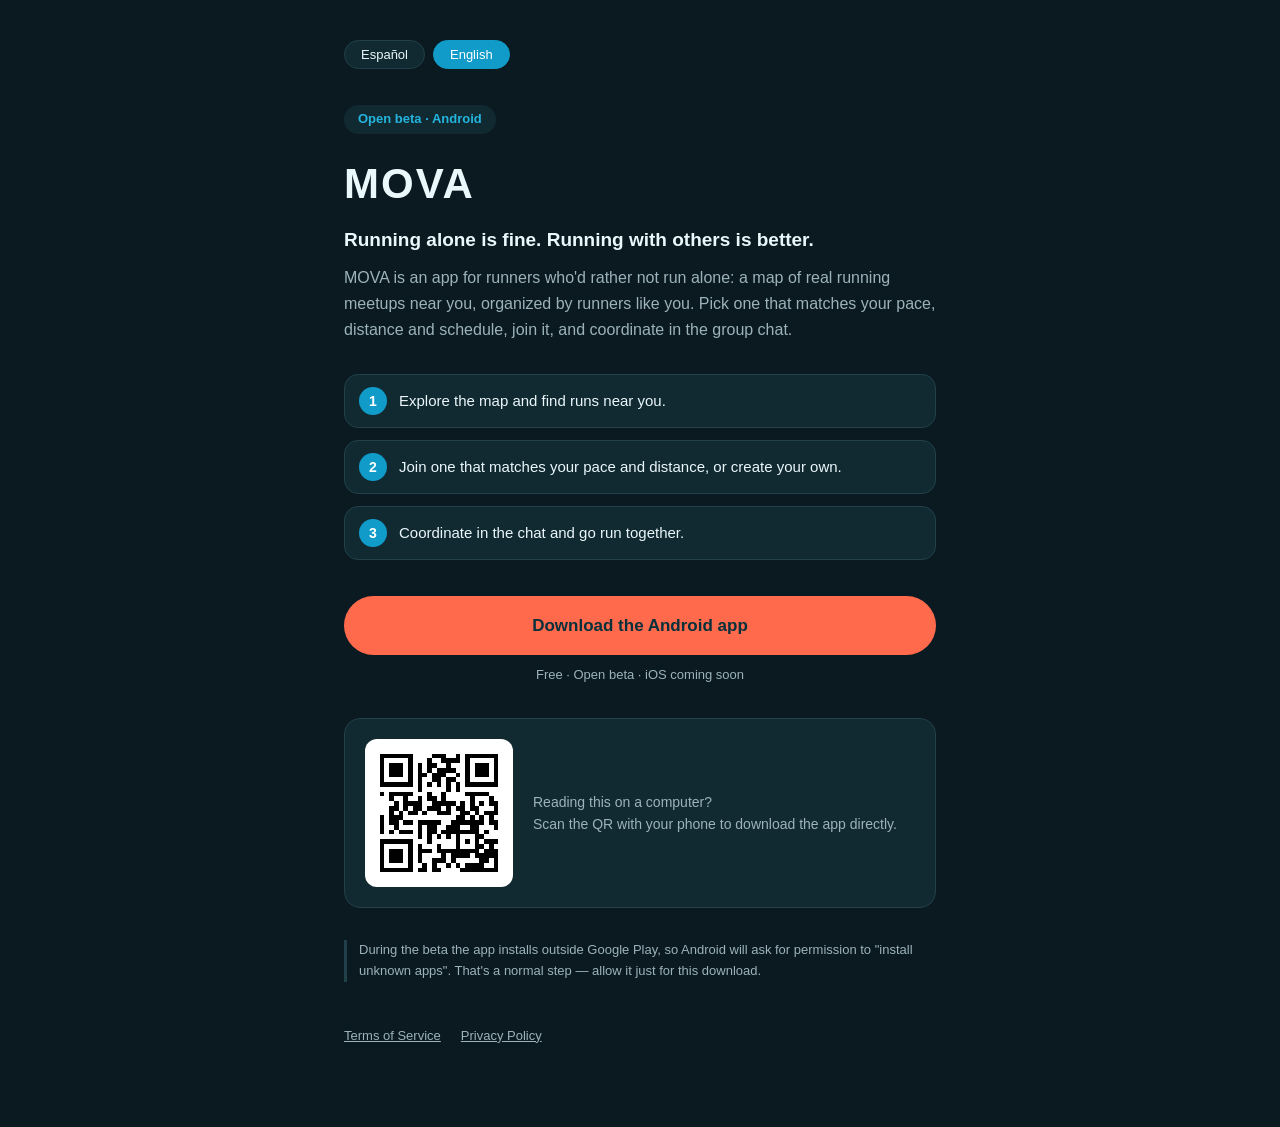
==== index.html @ c6e3bab6 "Landing movarun.com: descarga del APK con QR + terms/privacy" ====
<!DOCTYPE html>
<html lang="es">
  <head>
    <meta charset="utf-8" />
    <meta name="viewport" content="width=device-width, initial-scale=1" />
    <title>MOVA — Correr en grupo</title>
    <meta name="description" content="Encontrá salidas de running cerca tuyo y salí a correr acompañado. Descargá la beta para Android." />
    <meta property="og:title" content="MOVA — Correr en grupo" />
    <meta property="og:description" content="Encontrá salidas de running cerca tuyo y salí a correr acompañado. Descargá la beta para Android." />
    <meta property="og:url" content="https://movarun.com" />
    <style>
      :root {
        --bg: #0a1a20;
        --surface: #112a31;
        --border: #22404a;
        --text: #eaf7fb;
        --muted: #9db2bb;
        --primary: #109bc9;
        --primary-soft: #24b4de;
        --accent: #ff6a4d;
      }
      * { box-sizing: border-box; }
      body {
        margin: 0;
        background: var(--bg);
        color: var(--text);
        font-family: -apple-system, BlinkMacSystemFont, 'Segoe UI', Roboto, sans-serif;
        line-height: 1.6;
      }
      .wrap {
        max-width: 640px;
        margin: 0 auto;
        padding: 40px 24px 80px;
      }
      .lang-switch {
        display: flex;
        gap: 8px;
        margin-bottom: 36px;
      }
      .lang-switch button {
        background: var(--surface);
        color: var(--text);
        border: 1px solid var(--border);
        border-radius: 999px;
        padding: 6px 16px;
        font-size: 13px;
        cursor: pointer;
      }
      .lang-switch button.active {
        background: var(--primary);
        border-color: var(--primary);
        color: #fff;
      }
      .lang { display: none; }
      .lang.active { display: block; }
      .beta-badge {
        display: inline-block;
        background: var(--surface);
        color: var(--primary-soft);
        border-radius: 999px;
        padding: 4px 14px;
        font-size: 13px;
        font-weight: 600;
        margin-bottom: 16px;
      }
      h1 {
        font-size: 42px;
        letter-spacing: 2px;
        margin: 0 0 8px;
      }
      .pitch {
        font-size: 19px;
        color: var(--text);
        margin: 0 0 10px;
        font-weight: 600;
      }
      .sub {
        font-size: 16px;
        color: var(--muted);
        margin: 0 0 32px;
      }
      .steps {
        display: grid;
        gap: 12px;
        margin: 0 0 36px;
        padding: 0;
        list-style: none;
        counter-reset: step;
      }
      .steps li {
        background: var(--surface);
        border: 1px solid var(--border);
        border-radius: 14px;
        padding: 14px 16px 14px 54px;
        position: relative;
        font-size: 15px;
      }
      .steps li::before {
        counter-increment: step;
        content: counter(step);
        position: absolute;
        left: 14px;
        top: 50%;
        transform: translateY(-50%);
        width: 28px;
        height: 28px;
        border-radius: 50%;
        background: var(--primary);
        color: #fff;
        font-weight: 700;
        font-size: 14px;
        display: flex;
        align-items: center;
        justify-content: center;
      }
      .cta {
        display: block;
        text-align: center;
        background: var(--accent);
        color: #08303b;
        font-weight: 700;
        font-size: 17px;
        text-decoration: none;
        border-radius: 999px;
        padding: 16px 24px;
        margin-bottom: 10px;
      }
      .cta:active { opacity: 0.85; }
      .cta-note {
        text-align: center;
        font-size: 13px;
        color: var(--muted);
        margin: 0 0 32px;
      }
      .qr-card {
        background: var(--surface);
        border: 1px solid var(--border);
        border-radius: 16px;
        padding: 20px;
        display: flex;
        gap: 20px;
        align-items: center;
        margin-bottom: 32px;
      }
      .qr-box {
        background: #fff;
        border-radius: 12px;
        padding: 10px;
        flex-shrink: 0;
        width: 148px;
        height: 148px;
      }
      .qr-box svg { display: block; width: 100%; height: 100%; }
      .qr-text { font-size: 14px; color: var(--muted); }
      .fine {
        font-size: 13px;
        color: var(--muted);
        border-left: 3px solid var(--border);
        padding-left: 12px;
        margin-bottom: 8px;
      }
      .footer-links {
        margin-top: 44px;
        display: flex;
        gap: 20px;
        font-size: 13px;
      }
      .footer-links a { color: var(--muted); }
      a { color: var(--primary-soft); }
      @media (max-width: 480px) {
        .qr-card { display: none; } /* en el teléfono el botón alcanza; el QR es para verlo desde una compu */
      }
    </style>
  </head>
  <body>
    <div class="wrap">
      <div class="lang-switch">
        <button id="btn-es" class="active" onclick="setLang('es')">Español</button>
        <button id="btn-en" onclick="setLang('en')">English</button>
      </div>

      <div id="lang-es" class="lang active">
        <span class="beta-badge">Beta abierta · Android</span>
        <h1>MOVA</h1>
        <p class="pitch">Correr solo está bien. Correr acompañado es mejor.</p>
        <p class="sub">
          MOVA es una app para gente que corre y no quiere hacerlo sola: un mapa con salidas de
          running reales cerca tuyo, organizadas por corredores como vos. Elegís una que vaya con tu
          ritmo, tu distancia y tu horario, te sumás, y coordinás por el chat del grupo.
        </p>

        <ol class="steps">
          <li>Explorá el mapa y encontrá salidas cerca tuyo.</li>
          <li>Sumate a la que va con tu ritmo y distancia, o creá la tuya.</li>
          <li>Coordinen por el chat y salgan a correr juntos.</li>
        </ol>

        <a class="cta" href="/apk">Descargar la app para Android</a>
        <p class="cta-note">Gratis · Beta abierta · iOS próximamente</p>

        <div class="qr-card">
          <div class="qr-box" aria-hidden="true"><svg xmlns="http://www.w3.org/2000/svg" viewBox="0 0 27 27" shape-rendering="crispEdges"><path fill="#ffffff" d="M0 0h27v27H0z"/><path stroke="#000000" d="M1 1.5h7m4 0h3m2 0h1m1 0h7M1 2.5h1m5 0h1m3 0h1m2 0h4m1 0h1m5 0h1M1 3.5h1m1 0h3m1 0h1m1 0h1m1 0h2m2 0h1m3 0h1m1 0h3m1 0h1M1 4.5h1m1 0h3m1 0h1m1 0h1m1 0h1m1 0h4m2 0h1m1 0h3m1 0h1M1 5.5h1m1 0h3m1 0h1m1 0h2m1 0h3m2 0h1m1 0h1m1 0h3m1 0h1M1 6.5h1m5 0h1m1 0h1m2 0h2m1 0h2m2 0h1m5 0h1M1 7.5h7m1 0h1m1 0h1m1 0h1m1 0h1m1 0h1m1 0h7M9 8.5h1m5 0h1m1 0h1M1 9.5h1m1 0h5m3 0h1m2 0h1m4 0h5M3 10.5h1m2 0h1m2 0h1m1 0h2m1 0h1m5 0h1m3 0h1M4 11.5h1m1 0h4m2 0h5m1 0h1m1 0h1m1 0h1m1 0h2M3 12.5h2m1 0h1m1 0h2m1 0h3m1 0h1m1 0h2m1 0h2m3 0h1M3 13.5h1m1 0h1m1 0h2m1 0h1m2 0h3m2 0h2m1 0h1m1 0h3M1 14.5h1m1 0h3m11 0h2m1 0h1m1 0h1m1 0h1M1 15.5h1m1 0h2m1 0h2m1 0h5m2 0h7m1 0h2M1 16.5h1m2 0h1m4 0h1m1 0h2m2 0h3m2 0h2m3 0h1M1 17.5h1m1 0h1m1 0h3m1 0h1m1 0h2m1 0h8m1 0h1M9 18.5h1m1 0h1m1 0h1m1 0h1m1 0h1m3 0h2M1 19.5h7m3 0h1m5 0h1m1 0h1m1 0h1m1 0h3M1 20.5h1m5 0h1m1 0h1m3 0h1m3 0h1m3 0h2m1 0h1M1 21.5h1m1 0h3m1 0h1m1 0h3m1 0h9m1 0h3M1 22.5h1m1 0h3m1 0h1m1 0h1m4 0h1m1 0h4m1 0h5M1 23.5h1m1 0h3m1 0h1m1 0h1m2 0h3m1 0h1m5 0h2m1 0h1M1 24.5h1m5 0h1m2 0h1m1 0h1m2 0h1m1 0h1m1 0h4m2 0h1M1 25.5h7m1 0h2m1 0h2m4 0h8"/></svg></div>
          <div class="qr-text">
            ¿Estás viendo esto desde una computadora?<br />
            Escaneá el QR con tu teléfono para descargar la app directo.
          </div>
        </div>

        <p class="fine">
          Durante la beta la app se instala fuera de Google Play, así que Android te va a pedir
          permiso para "instalar apps de origen desconocido". Es un paso normal: aceptalo solo para
          esta descarga.
        </p>

        <div class="footer-links">
          <a href="/terms">Términos de Servicio</a>
          <a href="/privacy">Política de Privacidad</a>
        </div>
      </div>

      <div id="lang-en" class="lang">
        <span class="beta-badge">Open beta · Android</span>
        <h1>MOVA</h1>
        <p class="pitch">Running alone is fine. Running with others is better.</p>
        <p class="sub">
          MOVA is an app for runners who'd rather not run alone: a map of real running meetups near
          you, organized by runners like you. Pick one that matches your pace, distance and
          schedule, join it, and coordinate in the group chat.
        </p>

        <ol class="steps">
          <li>Explore the map and find runs near you.</li>
          <li>Join one that matches your pace and distance, or create your own.</li>
          <li>Coordinate in the chat and go run together.</li>
        </ol>

        <a class="cta" href="/apk">Download the Android app</a>
        <p class="cta-note">Free · Open beta · iOS coming soon</p>

        <div class="qr-card">
          <div class="qr-box" aria-hidden="true"><svg xmlns="http://www.w3.org/2000/svg" viewBox="0 0 27 27" shape-rendering="crispEdges"><path fill="#ffffff" d="M0 0h27v27H0z"/><path stroke="#000000" d="M1 1.5h7m4 0h3m2 0h1m1 0h7M1 2.5h1m5 0h1m3 0h1m2 0h4m1 0h1m5 0h1M1 3.5h1m1 0h3m1 0h1m1 0h1m1 0h2m2 0h1m3 0h1m1 0h3m1 0h1M1 4.5h1m1 0h3m1 0h1m1 0h1m1 0h1m1 0h4m2 0h1m1 0h3m1 0h1M1 5.5h1m1 0h3m1 0h1m1 0h2m1 0h3m2 0h1m1 0h1m1 0h3m1 0h1M1 6.5h1m5 0h1m1 0h1m2 0h2m1 0h2m2 0h1m5 0h1M1 7.5h7m1 0h1m1 0h1m1 0h1m1 0h1m1 0h1m1 0h7M9 8.5h1m5 0h1m1 0h1M1 9.5h1m1 0h5m3 0h1m2 0h1m4 0h5M3 10.5h1m2 0h1m2 0h1m1 0h2m1 0h1m5 0h1m3 0h1M4 11.5h1m1 0h4m2 0h5m1 0h1m1 0h1m1 0h1m1 0h2M3 12.5h2m1 0h1m1 0h2m1 0h3m1 0h1m1 0h2m1 0h2m3 0h1M3 13.5h1m1 0h1m1 0h2m1 0h1m2 0h3m2 0h2m1 0h1m1 0h3M1 14.5h1m1 0h3m11 0h2m1 0h1m1 0h1m1 0h1M1 15.5h1m1 0h2m1 0h2m1 0h5m2 0h7m1 0h2M1 16.5h1m2 0h1m4 0h1m1 0h2m2 0h3m2 0h2m3 0h1M1 17.5h1m1 0h1m1 0h3m1 0h1m1 0h2m1 0h8m1 0h1M9 18.5h1m1 0h1m1 0h1m1 0h1m1 0h1m3 0h2M1 19.5h7m3 0h1m5 0h1m1 0h1m1 0h1m1 0h3M1 20.5h1m5 0h1m1 0h1m3 0h1m3 0h1m3 0h2m1 0h1M1 21.5h1m1 0h3m1 0h1m1 0h3m1 0h9m1 0h3M1 22.5h1m1 0h3m1 0h1m1 0h1m4 0h1m1 0h4m1 0h5M1 23.5h1m1 0h3m1 0h1m1 0h1m2 0h3m1 0h1m5 0h2m1 0h1M1 24.5h1m5 0h1m2 0h1m1 0h1m2 0h1m1 0h1m1 0h4m2 0h1M1 25.5h7m1 0h2m1 0h2m4 0h8"/></svg></div>
          <div class="qr-text">
            Reading this on a computer?<br />
            Scan the QR with your phone to download the app directly.
          </div>
        </div>

        <p class="fine">
          During the beta the app installs outside Google Play, so Android will ask for permission
          to "install unknown apps". That's a normal step — allow it just for this download.
        </p>

        <div class="footer-links">
          <a href="/terms">Terms of Service</a>
          <a href="/privacy">Privacy Policy</a>
        </div>
      </div>
    </div>
    <script>
      function setLang(lang) {
        document.getElementById('lang-es').classList.toggle('active', lang === 'es');
        document.getElementById('lang-en').classList.toggle('active', lang === 'en');
        document.getElementById('btn-es').classList.toggle('active', lang === 'es');
        document.getElementById('btn-en').classList.toggle('active', lang === 'en');
      }
      if (!navigator.language.startsWith('es')) setLang('en');
    </script>
  </body>
</html>
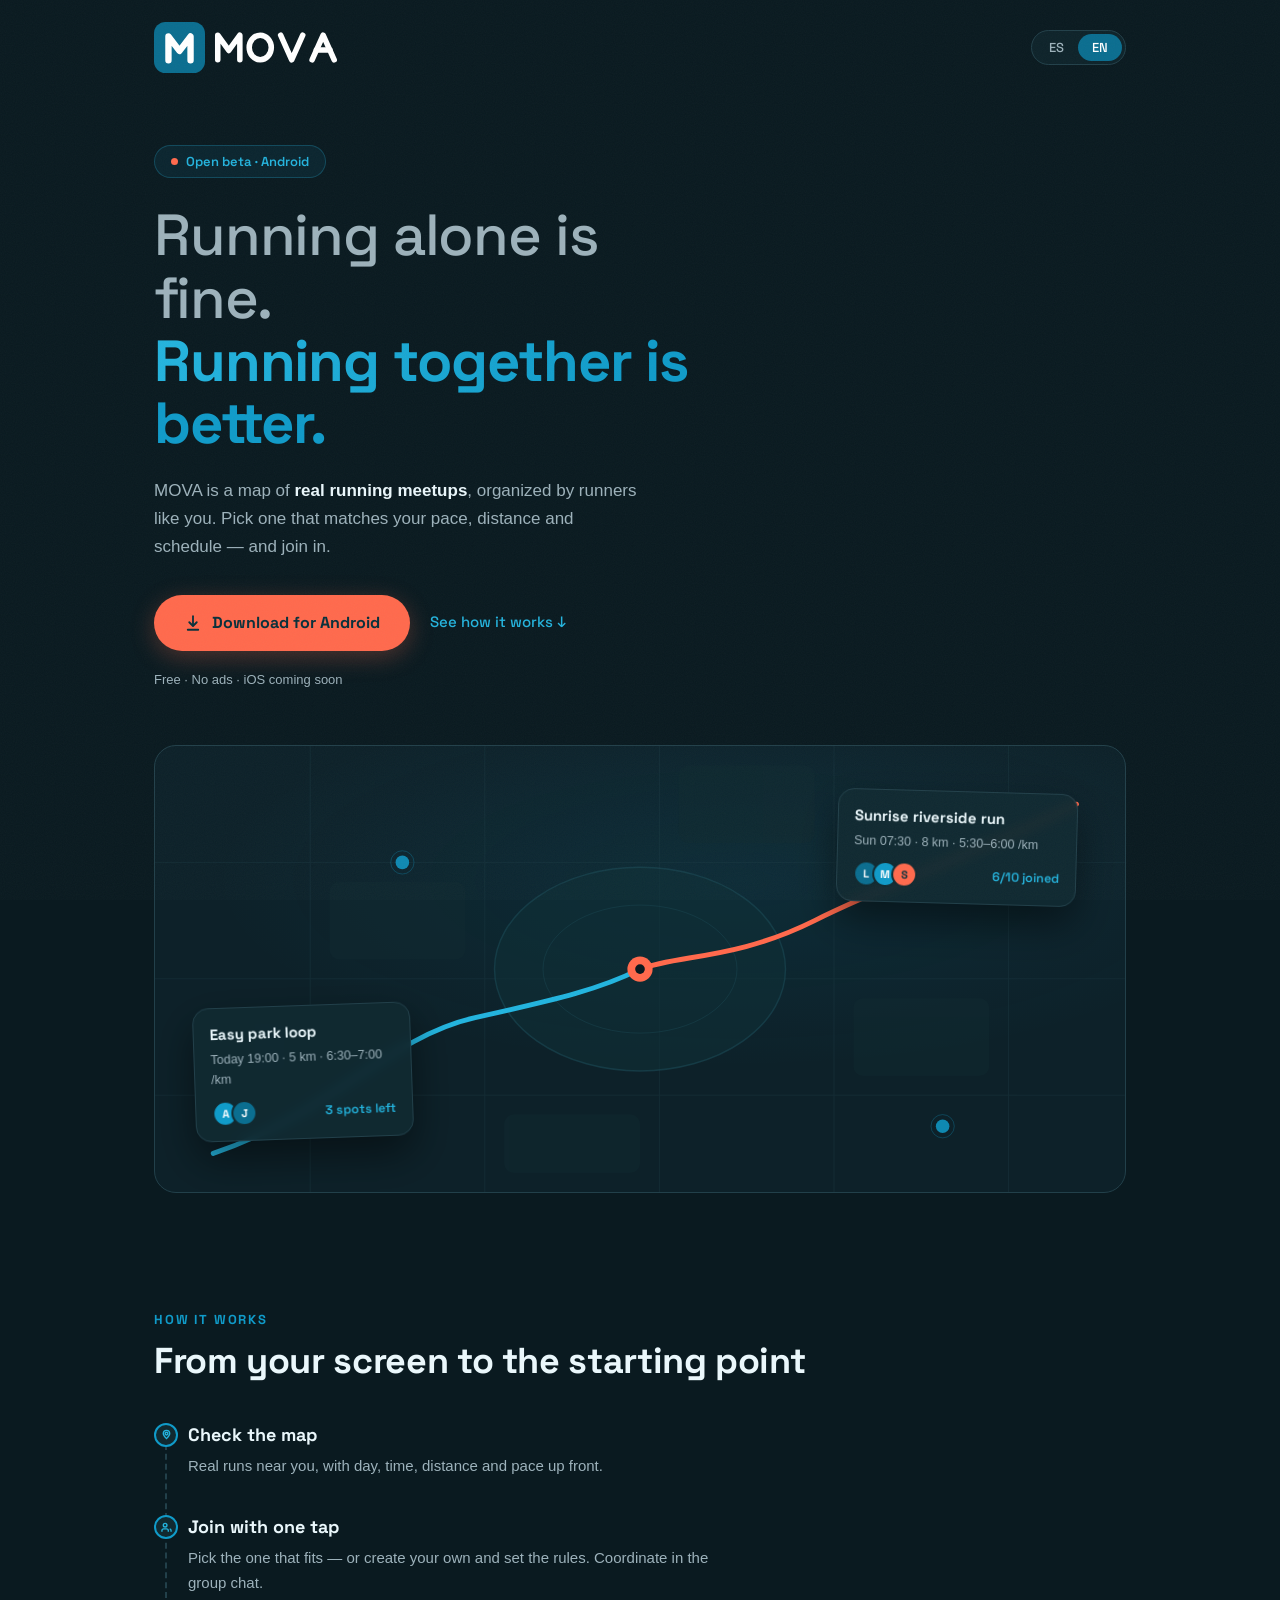
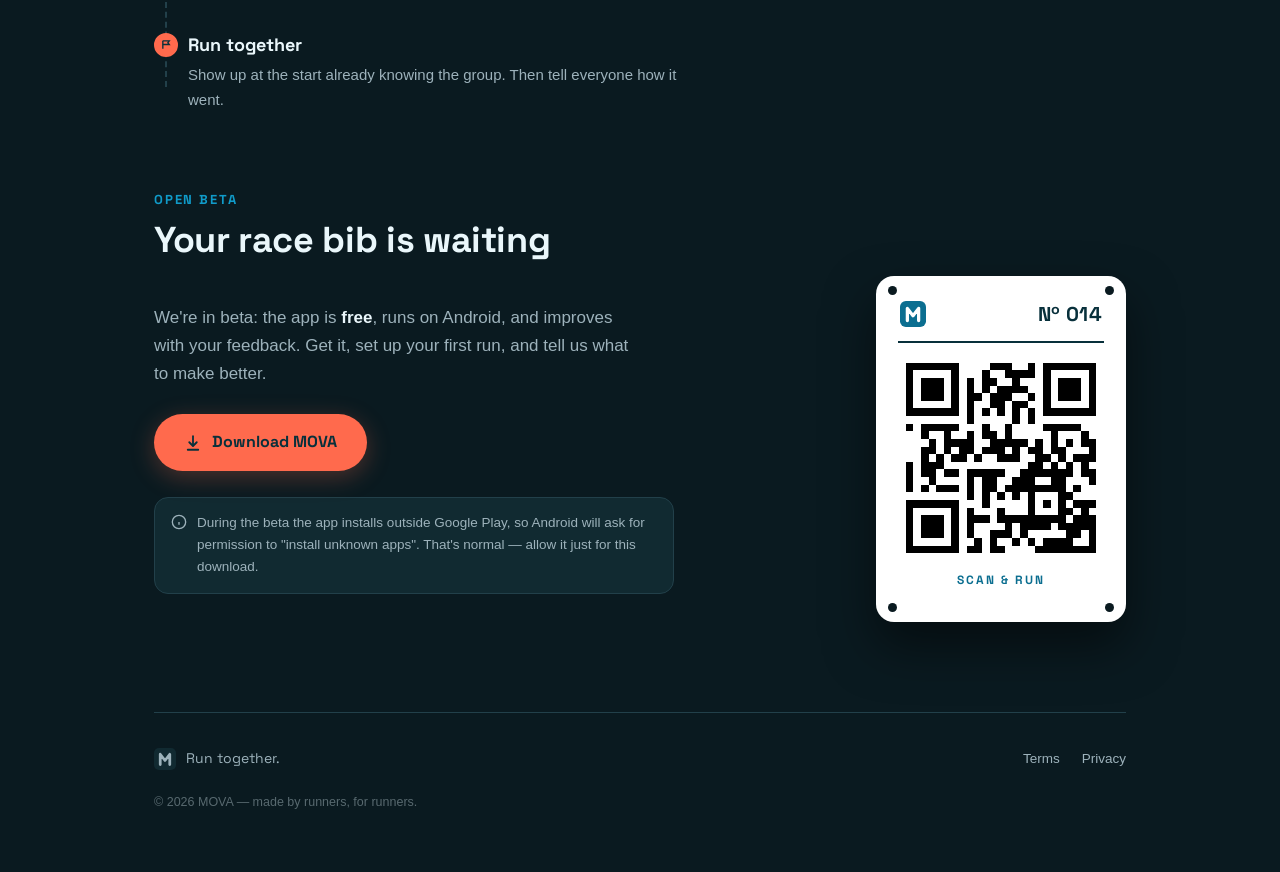
==== commit c4f15b0f: "Rediseño de la landing: mapa con rutas que convergen, dorsal QR, tipografía de marca - Hero con el e" ====
--- a/index.html
+++ b/index.html
@@ -3,267 +3,710 @@
   <head>
     <meta charset="utf-8" />
     <meta name="viewport" content="width=device-width, initial-scale=1" />
-    <title>MOVA — Correr en grupo</title>
-    <meta name="description" content="Encontrá salidas de running cerca tuyo y salí a correr acompañado. Descargá la beta para Android." />
-    <meta property="og:title" content="MOVA — Correr en grupo" />
-    <meta property="og:description" content="Encontrá salidas de running cerca tuyo y salí a correr acompañado. Descargá la beta para Android." />
+    <title>MOVA — Corré acompañado</title>
+    <meta name="description" content="Encontrá salidas de running reales cerca tuyo y salí a correr acompañado. Descargá la beta para Android." />
+    <meta name="theme-color" content="#0A1A20" />
+    <meta property="og:title" content="MOVA — Corré acompañado" />
+    <meta property="og:description" content="Encontrá salidas de running reales cerca tuyo y salí a correr acompañado. Beta abierta para Android." />
     <meta property="og:url" content="https://movarun.com" />
+    <link rel="icon" type="image/svg+xml" href="/favicon.svg" />
+    <link rel="preconnect" href="https://fonts.googleapis.com" />
+    <link rel="preconnect" href="https://fonts.gstatic.com" crossorigin />
+    <link href="https://fonts.googleapis.com/css2?family=Space+Grotesk:wght@400;500;700&display=swap" rel="stylesheet" />
     <style>
       :root {
         --bg: #0a1a20;
         --surface: #112a31;
+        --surface-2: #0d2129;
         --border: #22404a;
         --text: #eaf7fb;
         --muted: #9db2bb;
-        --primary: #109bc9;
-        --primary-soft: #24b4de;
-        --accent: #ff6a4d;
+        --cian: #24b4de;
+        --oceano: #109bc9;
+        --petroleo: #0b6e90;
+        --coral: #ff6a4d;
+        --ink: #08303b;
+        --display: 'Space Grotesk', -apple-system, 'Segoe UI', Roboto, sans-serif;
+        --body: -apple-system, BlinkMacSystemFont, 'Segoe UI', Roboto, sans-serif;
       }
       * { box-sizing: border-box; }
+      html { scroll-behavior: smooth; }
       body {
         margin: 0;
         background: var(--bg);
         color: var(--text);
-        font-family: -apple-system, BlinkMacSystemFont, 'Segoe UI', Roboto, sans-serif;
-        line-height: 1.6;
-      }
-      .wrap {
-        max-width: 640px;
-        margin: 0 auto;
-        padding: 40px 24px 80px;
-      }
+        font-family: var(--body);
+        line-height: 1.65;
+        overflow-x: hidden;
+      }
+      ::selection { background: var(--coral); color: var(--ink); }
+
+      /* grano sutil para sacarle lo "plano" */
+      body::after {
+        content: '';
+        position: fixed;
+        inset: 0;
+        pointer-events: none;
+        z-index: 999;
+        opacity: 0.035;
+        background-image: url("data:image/svg+xml,%3Csvg xmlns='http://www.w3.org/2000/svg' width='160' height='160'%3E%3Cfilter id='n'%3E%3CfeTurbulence type='fractalNoise' baseFrequency='0.9' numOctaves='2'/%3E%3C/filter%3E%3Crect width='160' height='160' filter='url(%23n)' opacity='1'/%3E%3C/svg%3E");
+      }
+
+      .wrap { max-width: 1020px; margin: 0 auto; padding: 0 24px; }
+
+      /* ---------- nav ---------- */
+      nav {
+        display: flex;
+        align-items: center;
+        justify-content: space-between;
+        padding: 22px 0 0;
+      }
+      .logo-lockup { display: flex; align-items: center; gap: 12px; text-decoration: none; }
+      .logo-lockup svg { display: block; }
       .lang-switch {
         display: flex;
-        gap: 8px;
-        margin-bottom: 36px;
-      }
-      .lang-switch button {
-        background: var(--surface);
-        color: var(--text);
         border: 1px solid var(--border);
         border-radius: 999px;
-        padding: 6px 16px;
+        padding: 3px;
+        background: rgba(17, 42, 49, 0.6);
+      }
+      .lang-switch button {
+        background: transparent;
+        color: var(--muted);
+        border: none;
+        border-radius: 999px;
+        padding: 5px 14px;
         font-size: 13px;
+        font-family: var(--display);
+        font-weight: 500;
         cursor: pointer;
-      }
-      .lang-switch button.active {
-        background: var(--primary);
-        border-color: var(--primary);
-        color: #fff;
-      }
+        transition: all 0.2s;
+      }
+      .lang-switch button.active { background: var(--petroleo); color: #fff; }
       .lang { display: none; }
       .lang.active { display: block; }
-      .beta-badge {
-        display: inline-block;
-        background: var(--surface);
-        color: var(--primary-soft);
+
+      /* ---------- hero ---------- */
+      .hero { position: relative; padding: 72px 0 40px; }
+      .badge {
+        display: inline-flex;
+        align-items: center;
+        gap: 8px;
+        background: rgba(36, 180, 222, 0.08);
+        border: 1px solid rgba(36, 180, 222, 0.25);
+        color: var(--cian);
         border-radius: 999px;
-        padding: 4px 14px;
+        padding: 5px 16px;
         font-size: 13px;
         font-weight: 600;
-        margin-bottom: 16px;
-      }
+        font-family: var(--display);
+        margin-bottom: 26px;
+      }
+      .badge::before {
+        content: '';
+        width: 7px; height: 7px;
+        border-radius: 50%;
+        background: var(--coral);
+        animation: blink 2.4s ease-in-out infinite;
+      }
+      @keyframes blink { 0%, 100% { opacity: 1; } 50% { opacity: 0.25; } }
+
       h1 {
-        font-size: 42px;
-        letter-spacing: 2px;
-        margin: 0 0 8px;
-      }
-      .pitch {
-        font-size: 19px;
-        color: var(--text);
+        font-family: var(--display);
+        font-size: clamp(34px, 6vw, 58px);
+        line-height: 1.08;
+        letter-spacing: -0.02em;
+        margin: 0 0 22px;
+        font-weight: 700;
+        max-width: 15ch;
+      }
+      h1 .quiet { color: var(--muted); font-weight: 500; }
+      h1 .loud {
+        background: linear-gradient(92deg, var(--cian), var(--oceano) 70%);
+        -webkit-background-clip: text;
+        background-clip: text;
+        color: transparent;
+      }
+      .sub {
+        font-size: 17px;
+        color: var(--muted);
+        max-width: 52ch;
+        margin: 0 0 34px;
+      }
+      .sub strong { color: var(--text); font-weight: 600; }
+
+      .cta-row { display: flex; flex-wrap: wrap; gap: 14px; align-items: center; margin-bottom: 18px; }
+      .cta {
+        display: inline-flex;
+        align-items: center;
+        gap: 10px;
+        background: var(--coral);
+        color: var(--ink);
+        font-family: var(--display);
+        font-weight: 700;
+        font-size: 16px;
+        text-decoration: none;
+        border-radius: 999px;
+        padding: 15px 30px;
+        transition: transform 0.15s ease, box-shadow 0.15s ease;
+        box-shadow: 0 6px 24px rgba(255, 106, 77, 0.28);
+      }
+      .cta:hover { transform: translateY(-2px); box-shadow: 0 10px 30px rgba(255, 106, 77, 0.4); }
+      .cta svg { flex-shrink: 0; }
+      .cta-ghost {
+        color: var(--cian);
+        font-family: var(--display);
+        font-weight: 500;
+        font-size: 15px;
+        text-decoration: none;
+        padding: 13px 6px;
+        border-bottom: 1px dashed transparent;
+      }
+      .cta-ghost:hover { border-bottom-color: var(--cian); }
+      .cta-note { font-size: 13px; color: var(--muted); margin: 0; }
+
+      /* ---------- mapa hero ---------- */
+      .map-scene {
+        position: relative;
+        margin-top: 54px;
+        border: 1px solid var(--border);
+        border-radius: 22px;
+        overflow: hidden;
+        background:
+          radial-gradient(ellipse 90% 70% at 60% 30%, rgba(16, 155, 201, 0.09), transparent 60%),
+          var(--surface-2);
+      }
+      .map-scene svg.map { display: block; width: 100%; height: auto; }
+
+      .run-card {
+        position: absolute;
+        background: rgba(17, 42, 49, 0.92);
+        backdrop-filter: blur(6px);
+        border: 1px solid var(--border);
+        border-radius: 16px;
+        padding: 14px 16px;
+        width: 240px;
+        box-shadow: 0 18px 40px rgba(0, 0, 0, 0.45);
+      }
+      .run-card .rc-title { font-family: var(--display); font-weight: 700; font-size: 15px; margin: 0 0 2px; }
+      .run-card .rc-meta { font-size: 12.5px; color: var(--muted); margin: 0 0 10px; }
+      .rc-row { display: flex; align-items: center; justify-content: space-between; }
+      .avatars { display: flex; }
+      .avatars span {
+        width: 26px; height: 26px;
+        border-radius: 50%;
+        border: 2px solid var(--surface);
+        margin-left: -7px;
+        display: flex; align-items: center; justify-content: center;
+        font-size: 11px; font-weight: 700;
+        font-family: var(--display);
+        color: #fff;
+      }
+      .avatars span:first-child { margin-left: 0; }
+      .rc-count { font-size: 12.5px; color: var(--cian); font-weight: 600; font-family: var(--display); }
+      .card-a { top: 10%; right: 5%; transform: rotate(1.6deg); }
+      .card-b { bottom: 12%; left: 4%; transform: rotate(-2deg); width: 218px; }
+
+      /* rutas animadas */
+      .route { stroke-dasharray: 1000; stroke-dashoffset: 1000; animation: draw 2.8s ease-out forwards; }
+      .route.r2 { animation-delay: 0.5s; }
+      @keyframes draw { to { stroke-dashoffset: 0; } }
+      .pin-pulse { transform-origin: center; transform-box: fill-box; animation: pulse 2.6s ease-out infinite 2.4s; opacity: 0; }
+      @keyframes pulse {
+        0% { transform: scale(0.4); opacity: 0.7; }
+        70% { transform: scale(2.4); opacity: 0; }
+        100% { transform: scale(2.4); opacity: 0; }
+      }
+      @media (prefers-reduced-motion: reduce) {
+        .route { animation: none; stroke-dashoffset: 0; }
+        .pin-pulse, .badge::before { animation: none; }
+      }
+
+      /* ---------- secciones ---------- */
+      section { padding: 76px 0 0; }
+      .kicker {
+        font-family: var(--display);
+        font-size: 13px;
+        font-weight: 700;
+        letter-spacing: 0.14em;
+        text-transform: uppercase;
+        color: var(--oceano);
         margin: 0 0 10px;
-        font-weight: 600;
-      }
-      .sub {
-        font-size: 16px;
+      }
+      h2 {
+        font-family: var(--display);
+        font-size: clamp(26px, 4vw, 36px);
+        letter-spacing: -0.01em;
+        margin: 0 0 14px;
+        line-height: 1.15;
+      }
+
+      /* pasos como ruta con paradas */
+      .route-steps { position: relative; margin-top: 38px; padding-left: 34px; max-width: 560px; }
+      .route-steps::before {
+        content: '';
+        position: absolute;
+        left: 11px; top: 14px; bottom: 26px;
+        border-left: 2px dashed var(--border);
+      }
+      .stop { position: relative; padding: 0 0 34px; }
+      .stop:last-child { padding-bottom: 0; }
+      .stop .dot {
+        position: absolute;
+        left: -34px; top: 3px;
+        width: 24px; height: 24px;
+        border-radius: 50%;
+        display: flex; align-items: center; justify-content: center;
+        background: var(--surface);
+        border: 2px solid var(--oceano);
+      }
+      .stop:last-child .dot { background: var(--coral); border-color: var(--coral); }
+      .stop h3 { font-family: var(--display); font-size: 18px; margin: 0 0 4px; }
+      .stop p { margin: 0; color: var(--muted); font-size: 15px; }
+
+      /* ---------- descarga / dorsal ---------- */
+      .download-grid {
+        display: grid;
+        grid-template-columns: 1fr auto;
+        gap: 44px;
+        align-items: center;
+        margin-top: 12px;
+      }
+      .bib {
+        background: #fff;
+        color: var(--ink);
+        border-radius: 18px;
+        padding: 18px 22px 20px;
+        width: 250px;
+        transform: rotate(1.8deg);
+        box-shadow: 0 24px 50px rgba(0, 0, 0, 0.5);
+        position: relative;
+      }
+      .bib::before, .bib::after,
+      .bib .pinhole-l, .bib .pinhole-r {
+        content: '';
+        position: absolute;
+        width: 9px; height: 9px;
+        border-radius: 50%;
+        background: var(--bg);
+        top: 10px;
+      }
+      .bib::before { left: 12px; }
+      .bib::after { right: 12px; }
+      .bib .pinhole-l { top: auto; bottom: 10px; left: 12px; }
+      .bib .pinhole-r { top: auto; bottom: 10px; right: 12px; }
+      .bib-head {
+        display: flex;
+        align-items: center;
+        justify-content: space-between;
+        border-bottom: 2px solid var(--ink);
+        padding: 4px 2px 10px;
+        margin-bottom: 12px;
+      }
+      .bib-head .num { font-family: var(--display); font-weight: 700; font-size: 20px; letter-spacing: 0.02em; }
+      .bib svg.qr { display: block; width: 100%; height: auto; border-radius: 6px; }
+      .bib-foot {
+        text-align: center;
+        font-family: var(--display);
+        font-weight: 700;
+        font-size: 12px;
+        letter-spacing: 0.16em;
+        text-transform: uppercase;
+        margin-top: 10px;
+        color: var(--petroleo);
+      }
+      .dl-copy .sub { margin-bottom: 26px; }
+      .fine {
+        display: flex;
+        gap: 10px;
+        font-size: 13.5px;
         color: var(--muted);
-        margin: 0 0 32px;
-      }
-      .steps {
-        display: grid;
-        gap: 12px;
-        margin: 0 0 36px;
-        padding: 0;
-        list-style: none;
-        counter-reset: step;
-      }
-      .steps li {
         background: var(--surface);
         border: 1px solid var(--border);
         border-radius: 14px;
-        padding: 14px 16px 14px 54px;
-        position: relative;
-        font-size: 15px;
-      }
-      .steps li::before {
-        counter-increment: step;
-        content: counter(step);
-        position: absolute;
-        left: 14px;
-        top: 50%;
-        transform: translateY(-50%);
-        width: 28px;
-        height: 28px;
-        border-radius: 50%;
-        background: var(--primary);
-        color: #fff;
-        font-weight: 700;
-        font-size: 14px;
+        padding: 14px 16px;
+        max-width: 520px;
+        margin-top: 26px;
+      }
+      .fine svg { flex-shrink: 0; margin-top: 2px; }
+
+      /* ---------- footer ---------- */
+      footer {
+        margin-top: 90px;
+        border-top: 1px solid var(--border);
+        padding: 34px 0 46px;
+      }
+      .foot-row {
         display: flex;
+        flex-wrap: wrap;
+        gap: 18px;
         align-items: center;
-        justify-content: center;
-      }
-      .cta {
-        display: block;
-        text-align: center;
-        background: var(--accent);
-        color: #08303b;
-        font-weight: 700;
-        font-size: 17px;
-        text-decoration: none;
-        border-radius: 999px;
-        padding: 16px 24px;
-        margin-bottom: 10px;
-      }
-      .cta:active { opacity: 0.85; }
-      .cta-note {
-        text-align: center;
-        font-size: 13px;
-        color: var(--muted);
-        margin: 0 0 32px;
-      }
-      .qr-card {
-        background: var(--surface);
-        border: 1px solid var(--border);
-        border-radius: 16px;
-        padding: 20px;
-        display: flex;
-        gap: 20px;
-        align-items: center;
-        margin-bottom: 32px;
-      }
-      .qr-box {
-        background: #fff;
-        border-radius: 12px;
-        padding: 10px;
-        flex-shrink: 0;
-        width: 148px;
-        height: 148px;
-      }
-      .qr-box svg { display: block; width: 100%; height: 100%; }
-      .qr-text { font-size: 14px; color: var(--muted); }
-      .fine {
-        font-size: 13px;
-        color: var(--muted);
-        border-left: 3px solid var(--border);
-        padding-left: 12px;
-        margin-bottom: 8px;
-      }
-      .footer-links {
-        margin-top: 44px;
-        display: flex;
-        gap: 20px;
-        font-size: 13px;
-      }
-      .footer-links a { color: var(--muted); }
-      a { color: var(--primary-soft); }
-      @media (max-width: 480px) {
-        .qr-card { display: none; } /* en el teléfono el botón alcanza; el QR es para verlo desde una compu */
+        justify-content: space-between;
+      }
+      .foot-brand { display: flex; align-items: center; gap: 10px; color: var(--muted); font-family: var(--display); font-size: 14px; }
+      .foot-links { display: flex; gap: 22px; font-size: 13.5px; }
+      .foot-links a { color: var(--muted); text-decoration: none; }
+      .foot-links a:hover { color: var(--cian); }
+      .foot-made { width: 100%; font-size: 12.5px; color: #58696f; margin-top: 4px; }
+
+      /* reveal on scroll */
+      .reveal { opacity: 0; transform: translateY(18px); transition: opacity 0.7s ease, transform 0.7s ease; }
+      .reveal.in { opacity: 1; transform: none; }
+      @media (prefers-reduced-motion: reduce) { .reveal { opacity: 1; transform: none; transition: none; } }
+
+      @media (max-width: 720px) {
+        .hero { padding-top: 52px; }
+        .download-grid { grid-template-columns: 1fr; }
+        .bib { transform: rotate(0deg); margin: 8px auto 0; }
+        .card-a { width: 200px; right: 3%; top: 6%; }
+        .card-b { display: none; }
       }
     </style>
   </head>
   <body>
     <div class="wrap">
-      <div class="lang-switch">
-        <button id="btn-es" class="active" onclick="setLang('es')">Español</button>
-        <button id="btn-en" onclick="setLang('en')">English</button>
+      <nav>
+        <a class="logo-lockup" href="/" aria-label="MOVA">
+          <svg width="187" height="51" viewBox="0 0 440 120" fill="none" xmlns="http://www.w3.org/2000/svg" role="img" aria-label="MOVA">
+            <rect width="120" height="120" rx="27" fill="#0B6E90"/>
+            <polyline points="34,90 34,34 60,68 86,34 86,90" fill="none" stroke="#FFFFFF" stroke-width="15" stroke-linecap="round" stroke-linejoin="round"/>
+            <g fill="none" stroke="#FFFFFF" stroke-width="13" stroke-linecap="round" stroke-linejoin="round">
+              <polyline points="150,89 150,31 176,67 202,31 202,89"/>
+              <ellipse cx="250" cy="60" rx="26" ry="29"/>
+              <polyline points="298,31 324,89 350,31"/>
+              <polyline points="372,89 398,31 424,89"/>
+              <line x1="382" y1="66" x2="414" y2="66"/>
+            </g>
+          </svg>
+        </a>
+        <div class="lang-switch" role="group" aria-label="Idioma">
+          <button id="btn-es" class="active" onclick="setLang('es')">ES</button>
+          <button id="btn-en" onclick="setLang('en')">EN</button>
+        </div>
+      </nav>
+
+      <!-- =================== ES =================== -->
+      <div id="lang-es" class="lang active">
+        <header class="hero">
+          <span class="badge">Beta abierta · Android</span>
+          <h1>
+            <span class="quiet">Correr solo está bien.</span><br />
+            <span class="loud">Correr acompañado es mejor.</span>
+          </h1>
+          <p class="sub">
+            MOVA es un mapa de <strong>salidas de running reales</strong>, organizadas por corredores
+            como vos. Elegí una que vaya con tu ritmo, tu distancia y tu horario — y sumate.
+          </p>
+          <div class="cta-row">
+            <a class="cta" href="/apk">
+              <svg width="18" height="18" viewBox="0 0 24 24" fill="none" stroke="currentColor" stroke-width="2.4" stroke-linecap="round" stroke-linejoin="round"><path d="M12 3v12"/><path d="m7 11 5 5 5-5"/><path d="M5 21h14"/></svg>
+              Descargar para Android
+            </a>
+            <a class="cta-ghost" href="#como-funciona">Ver cómo funciona ↓</a>
+          </div>
+          <p class="cta-note">Gratis · Sin publicidad · iOS próximamente</p>
+
+          <div class="map-scene reveal" aria-hidden="true">
+            <svg class="map" viewBox="0 0 1000 460" xmlns="http://www.w3.org/2000/svg">
+              <!-- cuadricula urbana sutil -->
+              <g stroke="#22404a" stroke-width="1" opacity="0.35">
+                <path d="M0 120 H1000 M0 240 H1000 M0 360 H1000"/>
+                <path d="M160 0 V460 M340 0 V460 M520 0 V460 M700 0 V460 M880 0 V460"/>
+              </g>
+              <!-- manzanas -->
+              <g fill="#112a31" opacity="0.5">
+                <rect x="180" y="140" width="140" height="80" rx="10"/>
+                <rect x="540" y="20" width="140" height="80" rx="10"/>
+                <rect x="720" y="260" width="140" height="80" rx="10"/>
+                <rect x="60" y="280" width="80" height="60" rx="10"/>
+                <rect x="360" y="380" width="140" height="60" rx="10"/>
+              </g>
+              <!-- parque -->
+              <ellipse cx="500" cy="230" rx="150" ry="105" fill="#0f3038" opacity="0.55"/>
+              <ellipse cx="500" cy="230" rx="150" ry="105" fill="none" stroke="#1c4a56" stroke-width="1.5" opacity="0.6"/>
+              <ellipse cx="500" cy="230" rx="100" ry="66" fill="none" stroke="#1c4a56" stroke-width="1" opacity="0.45"/>
+              <!-- dos rutas que se encuentran (la M de MOVA) -->
+              <path class="route" d="M60 420 C 180 380, 240 300, 330 280 S 460 250, 500 230"
+                    fill="none" stroke="#24b4de" stroke-width="5" stroke-linecap="round" stroke-dasharray="2 14"/>
+              <path class="route r2" d="M950 60 C 850 110, 760 140, 680 180 S 540 215, 500 230"
+                    fill="none" stroke="#ff6a4d" stroke-width="5" stroke-linecap="round" stroke-dasharray="2 14"/>
+              <!-- salidas: pins chicos -->
+              <g>
+                <circle cx="255" cy="120" r="7" fill="#109bc9" opacity="0.85"/>
+                <circle cx="255" cy="120" r="12" fill="none" stroke="#109bc9" opacity="0.3"/>
+                <circle cx="812" cy="392" r="7" fill="#109bc9" opacity="0.85"/>
+                <circle cx="812" cy="392" r="12" fill="none" stroke="#109bc9" opacity="0.3"/>
+              </g>
+              <!-- punto de encuentro -->
+              <circle class="pin-pulse" cx="500" cy="230" r="16" fill="none" stroke="#ff6a4d" stroke-width="3"/>
+              <circle cx="500" cy="230" r="13" fill="#ff6a4d"/>
+              <circle cx="500" cy="230" r="5" fill="#0a1a20"/>
+            </svg>
+
+            <div class="run-card card-a">
+              <p class="rc-title">Costanera al amanecer</p>
+              <p class="rc-meta">Dom 07:30 · 8 km · 5:30–6:00 /km</p>
+              <div class="rc-row">
+                <div class="avatars">
+                  <span style="background:#0b6e90">L</span>
+                  <span style="background:#109bc9">M</span>
+                  <span style="background:#ff6a4d;color:#08303b">S</span>
+                </div>
+                <span class="rc-count">6/10 anotados</span>
+              </div>
+            </div>
+            <div class="run-card card-b">
+              <p class="rc-title">Parque, ritmo suave</p>
+              <p class="rc-meta">Hoy 19:00 · 5 km · 6:30–7:00 /km</p>
+              <div class="rc-row">
+                <div class="avatars">
+                  <span style="background:#109bc9">A</span>
+                  <span style="background:#0b6e90">J</span>
+                </div>
+                <span class="rc-count">quedan 3 lugares</span>
+              </div>
+            </div>
+          </div>
+        </header>
+
+        <section id="como-funciona">
+          <p class="kicker">Cómo funciona</p>
+          <h2>De la pantalla al punto de encuentro</h2>
+          <div class="route-steps reveal">
+            <div class="stop">
+              <span class="dot"><svg width="11" height="11" viewBox="0 0 24 24" fill="none" stroke="#24b4de" stroke-width="3"><circle cx="12" cy="10" r="3"/><path d="M12 21c-4-4-7-7.6-7-11a7 7 0 1 1 14 0c0 3.4-3 7-7 11z"/></svg></span>
+              <h3>Mirá el mapa</h3>
+              <p>Salidas reales cerca tuyo, con día, hora, distancia y ritmo a la vista.</p>
+            </div>
+            <div class="stop">
+              <span class="dot"><svg width="11" height="11" viewBox="0 0 24 24" fill="none" stroke="#24b4de" stroke-width="3"><path d="M16 21v-2a4 4 0 0 0-4-4H6a4 4 0 0 0-4 4v2"/><circle cx="9" cy="7" r="4"/><path d="M22 21v-2a4 4 0 0 0-3-3.87"/></svg></span>
+              <h3>Sumate con un toque</h3>
+              <p>Elegí la que va con vos — o creá la tuya y poné las reglas. Coordinan por el chat del grupo.</p>
+            </div>
+            <div class="stop">
+              <span class="dot"><svg width="11" height="11" viewBox="0 0 24 24" fill="none" stroke="#08303b" stroke-width="3"><path d="M4 21V4"/><path d="M4 4h14l-3 4 3 4H4"/></svg></span>
+              <h3>Corré acompañado</h3>
+              <p>Llegás al punto de partida y ya conocés al grupo. Después contás cómo estuvo.</p>
+            </div>
+          </div>
+        </section>
+
+        <section id="descargar">
+          <p class="kicker">Beta abierta</p>
+          <h2>Tu dorsal te espera</h2>
+          <div class="download-grid">
+            <div class="dl-copy">
+              <p class="sub">
+                Estamos en beta: la app es <strong>gratis</strong>, funciona en Android y crece con
+                lo que nos digas. Bajala, armá tu primera salida y contanos qué mejorarías.
+              </p>
+              <a class="cta" href="/apk">
+                <svg width="18" height="18" viewBox="0 0 24 24" fill="none" stroke="currentColor" stroke-width="2.4" stroke-linecap="round" stroke-linejoin="round"><path d="M12 3v12"/><path d="m7 11 5 5 5-5"/><path d="M5 21h14"/></svg>
+                Descargar MOVA
+              </a>
+              <div class="fine">
+                <svg width="16" height="16" viewBox="0 0 24 24" fill="none" stroke="#9db2bb" stroke-width="2"><circle cx="12" cy="12" r="10"/><path d="M12 16v-4M12 8h.01"/></svg>
+                <span>
+                  Durante la beta se instala fuera de Google Play: Android te va a pedir permiso para
+                  "instalar apps de origen desconocido". Es normal — aceptalo solo para esta descarga.
+                </span>
+              </div>
+            </div>
+            <div class="bib reveal" aria-label="Escaneá el QR para descargar">
+              <i class="pinhole-l"></i><i class="pinhole-r"></i>
+              <div class="bib-head">
+                <svg width="26" height="26" viewBox="0 0 120 120" xmlns="http://www.w3.org/2000/svg" aria-hidden="true">
+                  <rect width="120" height="120" rx="27" fill="#0B6E90"/>
+                  <polyline points="34,90 34,34 60,68 86,34 86,90" fill="none" stroke="#FFFFFF" stroke-width="15" stroke-linecap="round" stroke-linejoin="round"/>
+                </svg>
+                <span class="num">Nº 014</span>
+              </div>
+              <svg class="qr" xmlns="http://www.w3.org/2000/svg" viewBox="0 0 27 27" shape-rendering="crispEdges"><path fill="#ffffff" d="M0 0h27v27H0z"/><path stroke="#000000" d="M1 1.5h7m4 0h3m2 0h1m1 0h7M1 2.5h1m5 0h1m3 0h1m2 0h4m1 0h1m5 0h1M1 3.5h1m1 0h3m1 0h1m1 0h1m1 0h2m2 0h1m3 0h1m1 0h3m1 0h1M1 4.5h1m1 0h3m1 0h1m1 0h1m1 0h1m1 0h4m2 0h1m1 0h3m1 0h1M1 5.5h1m1 0h3m1 0h1m1 0h2m1 0h3m2 0h1m1 0h1m1 0h3m1 0h1M1 6.5h1m5 0h1m1 0h1m2 0h2m1 0h2m2 0h1m5 0h1M1 7.5h7m1 0h1m1 0h1m1 0h1m1 0h1m1 0h1m1 0h7M9 8.5h1m5 0h1m1 0h1M1 9.5h1m1 0h5m3 0h1m2 0h1m4 0h5M3 10.5h1m2 0h1m2 0h1m1 0h2m1 0h1m5 0h1m3 0h1M4 11.5h1m1 0h4m2 0h5m1 0h1m1 0h1m1 0h1m1 0h2M3 12.5h2m1 0h1m1 0h2m1 0h3m1 0h1m1 0h2m1 0h2m3 0h1M3 13.5h1m1 0h1m1 0h2m1 0h1m2 0h3m2 0h2m1 0h1m1 0h3M1 14.5h1m1 0h3m11 0h2m1 0h1m1 0h1m1 0h1M1 15.5h1m1 0h2m1 0h2m1 0h5m2 0h7m1 0h2M1 16.5h1m2 0h1m4 0h1m1 0h2m2 0h3m2 0h2m3 0h1M1 17.5h1m1 0h1m1 0h3m1 0h1m1 0h2m1 0h8m1 0h1M9 18.5h1m1 0h1m1 0h1m1 0h1m1 0h1m3 0h2M1 19.5h7m3 0h1m5 0h1m1 0h1m1 0h1m1 0h3M1 20.5h1m5 0h1m1 0h1m3 0h1m3 0h1m3 0h2m1 0h1M1 21.5h1m1 0h3m1 0h1m1 0h3m1 0h9m1 0h3M1 22.5h1m1 0h3m1 0h1m1 0h1m4 0h1m1 0h4m1 0h5M1 23.5h1m1 0h3m1 0h1m1 0h1m2 0h3m1 0h1m5 0h2m1 0h1M1 24.5h1m5 0h1m2 0h1m1 0h1m2 0h1m1 0h1m1 0h4m2 0h1M1 25.5h7m1 0h2m1 0h2m4 0h8"/></svg>
+              <p class="bib-foot">Escaneá y corré</p>
+            </div>
+          </div>
+        </section>
       </div>
 
-      <div id="lang-es" class="lang active">
-        <span class="beta-badge">Beta abierta · Android</span>
-        <h1>MOVA</h1>
-        <p class="pitch">Correr solo está bien. Correr acompañado es mejor.</p>
-        <p class="sub">
-          MOVA es una app para gente que corre y no quiere hacerlo sola: un mapa con salidas de
-          running reales cerca tuyo, organizadas por corredores como vos. Elegís una que vaya con tu
-          ritmo, tu distancia y tu horario, te sumás, y coordinás por el chat del grupo.
-        </p>
-
-        <ol class="steps">
-          <li>Explorá el mapa y encontrá salidas cerca tuyo.</li>
-          <li>Sumate a la que va con tu ritmo y distancia, o creá la tuya.</li>
-          <li>Coordinen por el chat y salgan a correr juntos.</li>
-        </ol>
-
-        <a class="cta" href="/apk">Descargar la app para Android</a>
-        <p class="cta-note">Gratis · Beta abierta · iOS próximamente</p>
-
-        <div class="qr-card">
-          <div class="qr-box" aria-hidden="true"><svg xmlns="http://www.w3.org/2000/svg" viewBox="0 0 27 27" shape-rendering="crispEdges"><path fill="#ffffff" d="M0 0h27v27H0z"/><path stroke="#000000" d="M1 1.5h7m4 0h3m2 0h1m1 0h7M1 2.5h1m5 0h1m3 0h1m2 0h4m1 0h1m5 0h1M1 3.5h1m1 0h3m1 0h1m1 0h1m1 0h2m2 0h1m3 0h1m1 0h3m1 0h1M1 4.5h1m1 0h3m1 0h1m1 0h1m1 0h1m1 0h4m2 0h1m1 0h3m1 0h1M1 5.5h1m1 0h3m1 0h1m1 0h2m1 0h3m2 0h1m1 0h1m1 0h3m1 0h1M1 6.5h1m5 0h1m1 0h1m2 0h2m1 0h2m2 0h1m5 0h1M1 7.5h7m1 0h1m1 0h1m1 0h1m1 0h1m1 0h1m1 0h7M9 8.5h1m5 0h1m1 0h1M1 9.5h1m1 0h5m3 0h1m2 0h1m4 0h5M3 10.5h1m2 0h1m2 0h1m1 0h2m1 0h1m5 0h1m3 0h1M4 11.5h1m1 0h4m2 0h5m1 0h1m1 0h1m1 0h1m1 0h2M3 12.5h2m1 0h1m1 0h2m1 0h3m1 0h1m1 0h2m1 0h2m3 0h1M3 13.5h1m1 0h1m1 0h2m1 0h1m2 0h3m2 0h2m1 0h1m1 0h3M1 14.5h1m1 0h3m11 0h2m1 0h1m1 0h1m1 0h1M1 15.5h1m1 0h2m1 0h2m1 0h5m2 0h7m1 0h2M1 16.5h1m2 0h1m4 0h1m1 0h2m2 0h3m2 0h2m3 0h1M1 17.5h1m1 0h1m1 0h3m1 0h1m1 0h2m1 0h8m1 0h1M9 18.5h1m1 0h1m1 0h1m1 0h1m1 0h1m3 0h2M1 19.5h7m3 0h1m5 0h1m1 0h1m1 0h1m1 0h3M1 20.5h1m5 0h1m1 0h1m3 0h1m3 0h1m3 0h2m1 0h1M1 21.5h1m1 0h3m1 0h1m1 0h3m1 0h9m1 0h3M1 22.5h1m1 0h3m1 0h1m1 0h1m4 0h1m1 0h4m1 0h5M1 23.5h1m1 0h3m1 0h1m1 0h1m2 0h3m1 0h1m5 0h2m1 0h1M1 24.5h1m5 0h1m2 0h1m1 0h1m2 0h1m1 0h1m1 0h4m2 0h1M1 25.5h7m1 0h2m1 0h2m4 0h8"/></svg></div>
-          <div class="qr-text">
-            ¿Estás viendo esto desde una computadora?<br />
-            Escaneá el QR con tu teléfono para descargar la app directo.
-          </div>
+      <!-- =================== EN =================== -->
+      <div id="lang-en" class="lang">
+        <header class="hero">
+          <span class="badge">Open beta · Android</span>
+          <h1>
+            <span class="quiet">Running alone is fine.</span><br />
+            <span class="loud">Running together is better.</span>
+          </h1>
+          <p class="sub">
+            MOVA is a map of <strong>real running meetups</strong>, organized by runners like you.
+            Pick one that matches your pace, distance and schedule — and join in.
+          </p>
+          <div class="cta-row">
+            <a class="cta" href="/apk">
+              <svg width="18" height="18" viewBox="0 0 24 24" fill="none" stroke="currentColor" stroke-width="2.4" stroke-linecap="round" stroke-linejoin="round"><path d="M12 3v12"/><path d="m7 11 5 5 5-5"/><path d="M5 21h14"/></svg>
+              Download for Android
+            </a>
+            <a class="cta-ghost" href="#how-it-works">See how it works ↓</a>
+          </div>
+          <p class="cta-note">Free · No ads · iOS coming soon</p>
+
+          <div class="map-scene reveal" aria-hidden="true">
+            <svg class="map" viewBox="0 0 1000 460" xmlns="http://www.w3.org/2000/svg">
+              <g stroke="#22404a" stroke-width="1" opacity="0.35">
+                <path d="M0 120 H1000 M0 240 H1000 M0 360 H1000"/>
+                <path d="M160 0 V460 M340 0 V460 M520 0 V460 M700 0 V460 M880 0 V460"/>
+              </g>
+              <g fill="#112a31" opacity="0.5">
+                <rect x="180" y="140" width="140" height="80" rx="10"/>
+                <rect x="540" y="20" width="140" height="80" rx="10"/>
+                <rect x="720" y="260" width="140" height="80" rx="10"/>
+                <rect x="60" y="280" width="80" height="60" rx="10"/>
+                <rect x="360" y="380" width="140" height="60" rx="10"/>
+              </g>
+              <ellipse cx="500" cy="230" rx="150" ry="105" fill="#0f3038" opacity="0.55"/>
+              <ellipse cx="500" cy="230" rx="150" ry="105" fill="none" stroke="#1c4a56" stroke-width="1.5" opacity="0.6"/>
+              <ellipse cx="500" cy="230" rx="100" ry="66" fill="none" stroke="#1c4a56" stroke-width="1" opacity="0.45"/>
+              <path class="route" d="M60 420 C 180 380, 240 300, 330 280 S 460 250, 500 230"
+                    fill="none" stroke="#24b4de" stroke-width="5" stroke-linecap="round" stroke-dasharray="2 14"/>
+              <path class="route r2" d="M950 60 C 850 110, 760 140, 680 180 S 540 215, 500 230"
+                    fill="none" stroke="#ff6a4d" stroke-width="5" stroke-linecap="round" stroke-dasharray="2 14"/>
+              <g>
+                <circle cx="255" cy="120" r="7" fill="#109bc9" opacity="0.85"/>
+                <circle cx="255" cy="120" r="12" fill="none" stroke="#109bc9" opacity="0.3"/>
+                <circle cx="812" cy="392" r="7" fill="#109bc9" opacity="0.85"/>
+                <circle cx="812" cy="392" r="12" fill="none" stroke="#109bc9" opacity="0.3"/>
+              </g>
+              <circle class="pin-pulse" cx="500" cy="230" r="16" fill="none" stroke="#ff6a4d" stroke-width="3"/>
+              <circle cx="500" cy="230" r="13" fill="#ff6a4d"/>
+              <circle cx="500" cy="230" r="5" fill="#0a1a20"/>
+            </svg>
+
+            <div class="run-card card-a">
+              <p class="rc-title">Sunrise riverside run</p>
+              <p class="rc-meta">Sun 07:30 · 8 km · 5:30–6:00 /km</p>
+              <div class="rc-row">
+                <div class="avatars">
+                  <span style="background:#0b6e90">L</span>
+                  <span style="background:#109bc9">M</span>
+                  <span style="background:#ff6a4d;color:#08303b">S</span>
+                </div>
+                <span class="rc-count">6/10 joined</span>
+              </div>
+            </div>
+            <div class="run-card card-b">
+              <p class="rc-title">Easy park loop</p>
+              <p class="rc-meta">Today 19:00 · 5 km · 6:30–7:00 /km</p>
+              <div class="rc-row">
+                <div class="avatars">
+                  <span style="background:#109bc9">A</span>
+                  <span style="background:#0b6e90">J</span>
+                </div>
+                <span class="rc-count">3 spots left</span>
+              </div>
+            </div>
+          </div>
+        </header>
+
+        <section id="how-it-works">
+          <p class="kicker">How it works</p>
+          <h2>From your screen to the starting point</h2>
+          <div class="route-steps reveal">
+            <div class="stop">
+              <span class="dot"><svg width="11" height="11" viewBox="0 0 24 24" fill="none" stroke="#24b4de" stroke-width="3"><circle cx="12" cy="10" r="3"/><path d="M12 21c-4-4-7-7.6-7-11a7 7 0 1 1 14 0c0 3.4-3 7-7 11z"/></svg></span>
+              <h3>Check the map</h3>
+              <p>Real runs near you, with day, time, distance and pace up front.</p>
+            </div>
+            <div class="stop">
+              <span class="dot"><svg width="11" height="11" viewBox="0 0 24 24" fill="none" stroke="#24b4de" stroke-width="3"><path d="M16 21v-2a4 4 0 0 0-4-4H6a4 4 0 0 0-4 4v2"/><circle cx="9" cy="7" r="4"/><path d="M22 21v-2a4 4 0 0 0-3-3.87"/></svg></span>
+              <h3>Join with one tap</h3>
+              <p>Pick the one that fits — or create your own and set the rules. Coordinate in the group chat.</p>
+            </div>
+            <div class="stop">
+              <span class="dot"><svg width="11" height="11" viewBox="0 0 24 24" fill="none" stroke="#08303b" stroke-width="3"><path d="M4 21V4"/><path d="M4 4h14l-3 4 3 4H4"/></svg></span>
+              <h3>Run together</h3>
+              <p>Show up at the start already knowing the group. Then tell everyone how it went.</p>
+            </div>
+          </div>
+        </section>
+
+        <section id="download">
+          <p class="kicker">Open beta</p>
+          <h2>Your race bib is waiting</h2>
+          <div class="download-grid">
+            <div class="dl-copy">
+              <p class="sub">
+                We're in beta: the app is <strong>free</strong>, runs on Android, and improves with
+                your feedback. Get it, set up your first run, and tell us what to make better.
+              </p>
+              <a class="cta" href="/apk">
+                <svg width="18" height="18" viewBox="0 0 24 24" fill="none" stroke="currentColor" stroke-width="2.4" stroke-linecap="round" stroke-linejoin="round"><path d="M12 3v12"/><path d="m7 11 5 5 5-5"/><path d="M5 21h14"/></svg>
+                Download MOVA
+              </a>
+              <div class="fine">
+                <svg width="16" height="16" viewBox="0 0 24 24" fill="none" stroke="#9db2bb" stroke-width="2"><circle cx="12" cy="12" r="10"/><path d="M12 16v-4M12 8h.01"/></svg>
+                <span>
+                  During the beta the app installs outside Google Play, so Android will ask for
+                  permission to "install unknown apps". That's normal — allow it just for this download.
+                </span>
+              </div>
+            </div>
+            <div class="bib reveal" aria-label="Scan the QR to download">
+              <i class="pinhole-l"></i><i class="pinhole-r"></i>
+              <div class="bib-head">
+                <svg width="26" height="26" viewBox="0 0 120 120" xmlns="http://www.w3.org/2000/svg" aria-hidden="true">
+                  <rect width="120" height="120" rx="27" fill="#0B6E90"/>
+                  <polyline points="34,90 34,34 60,68 86,34 86,90" fill="none" stroke="#FFFFFF" stroke-width="15" stroke-linecap="round" stroke-linejoin="round"/>
+                </svg>
+                <span class="num">Nº 014</span>
+              </div>
+              <svg class="qr" xmlns="http://www.w3.org/2000/svg" viewBox="0 0 27 27" shape-rendering="crispEdges"><path fill="#ffffff" d="M0 0h27v27H0z"/><path stroke="#000000" d="M1 1.5h7m4 0h3m2 0h1m1 0h7M1 2.5h1m5 0h1m3 0h1m2 0h4m1 0h1m5 0h1M1 3.5h1m1 0h3m1 0h1m1 0h1m1 0h2m2 0h1m3 0h1m1 0h3m1 0h1M1 4.5h1m1 0h3m1 0h1m1 0h1m1 0h1m1 0h4m2 0h1m1 0h3m1 0h1M1 5.5h1m1 0h3m1 0h1m1 0h2m1 0h3m2 0h1m1 0h1m1 0h3m1 0h1M1 6.5h1m5 0h1m1 0h1m2 0h2m1 0h2m2 0h1m5 0h1M1 7.5h7m1 0h1m1 0h1m1 0h1m1 0h1m1 0h1m1 0h7M9 8.5h1m5 0h1m1 0h1M1 9.5h1m1 0h5m3 0h1m2 0h1m4 0h5M3 10.5h1m2 0h1m2 0h1m1 0h2m1 0h1m5 0h1m3 0h1M4 11.5h1m1 0h4m2 0h5m1 0h1m1 0h1m1 0h1m1 0h2M3 12.5h2m1 0h1m1 0h2m1 0h3m1 0h1m1 0h2m1 0h2m3 0h1M3 13.5h1m1 0h1m1 0h2m1 0h1m2 0h3m2 0h2m1 0h1m1 0h3M1 14.5h1m1 0h3m11 0h2m1 0h1m1 0h1m1 0h1M1 15.5h1m1 0h2m1 0h2m1 0h5m2 0h7m1 0h2M1 16.5h1m2 0h1m4 0h1m1 0h2m2 0h3m2 0h2m3 0h1M1 17.5h1m1 0h1m1 0h3m1 0h1m1 0h2m1 0h8m1 0h1M9 18.5h1m1 0h1m1 0h1m1 0h1m1 0h1m3 0h2M1 19.5h7m3 0h1m5 0h1m1 0h1m1 0h1m1 0h3M1 20.5h1m5 0h1m1 0h1m3 0h1m3 0h1m3 0h2m1 0h1M1 21.5h1m1 0h3m1 0h1m1 0h3m1 0h9m1 0h3M1 22.5h1m1 0h3m1 0h1m1 0h1m4 0h1m1 0h4m1 0h5M1 23.5h1m1 0h3m1 0h1m1 0h1m2 0h3m1 0h1m5 0h2m1 0h1M1 24.5h1m5 0h1m2 0h1m1 0h1m2 0h1m1 0h1m1 0h4m2 0h1M1 25.5h7m1 0h2m1 0h2m4 0h8"/></svg>
+              <p class="bib-foot">Scan &amp; run</p>
+            </div>
+          </div>
+        </section>
+      </div>
+
+      <footer>
+        <div class="foot-row">
+          <div class="foot-brand">
+            <svg width="22" height="22" viewBox="0 0 120 120" xmlns="http://www.w3.org/2000/svg" aria-hidden="true">
+              <rect width="120" height="120" rx="27" fill="#112a31"/>
+              <polyline points="34,90 34,34 60,68 86,34 86,90" fill="none" stroke="#9db2bb" stroke-width="15" stroke-linecap="round" stroke-linejoin="round"/>
+            </svg>
+            <span data-es="Corré acompañado." data-en="Run together.">Corré acompañado.</span>
+          </div>
+          <div class="foot-links">
+            <a href="/terms" data-es="Términos" data-en="Terms">Términos</a>
+            <a href="/privacy" data-es="Privacidad" data-en="Privacy">Privacidad</a>
+            <a href="mailto:no-reply@movarun.com" style="display:none"></a>
+          </div>
+          <p class="foot-made" data-es="© 2026 MOVA — hecho por corredores, para corredores." data-en="© 2026 MOVA — made by runners, for runners.">© 2026 MOVA — hecho por corredores, para corredores.</p>
         </div>
-
-        <p class="fine">
-          Durante la beta la app se instala fuera de Google Play, así que Android te va a pedir
-          permiso para "instalar apps de origen desconocido". Es un paso normal: aceptalo solo para
-          esta descarga.
-        </p>
-
-        <div class="footer-links">
-          <a href="/terms">Términos de Servicio</a>
-          <a href="/privacy">Política de Privacidad</a>
-        </div>
-      </div>
-
-      <div id="lang-en" class="lang">
-        <span class="beta-badge">Open beta · Android</span>
-        <h1>MOVA</h1>
-        <p class="pitch">Running alone is fine. Running with others is better.</p>
-        <p class="sub">
-          MOVA is an app for runners who'd rather not run alone: a map of real running meetups near
-          you, organized by runners like you. Pick one that matches your pace, distance and
-          schedule, join it, and coordinate in the group chat.
-        </p>
-
-        <ol class="steps">
-          <li>Explore the map and find runs near you.</li>
-          <li>Join one that matches your pace and distance, or create your own.</li>
-          <li>Coordinate in the chat and go run together.</li>
-        </ol>
-
-        <a class="cta" href="/apk">Download the Android app</a>
-        <p class="cta-note">Free · Open beta · iOS coming soon</p>
-
-        <div class="qr-card">
-          <div class="qr-box" aria-hidden="true"><svg xmlns="http://www.w3.org/2000/svg" viewBox="0 0 27 27" shape-rendering="crispEdges"><path fill="#ffffff" d="M0 0h27v27H0z"/><path stroke="#000000" d="M1 1.5h7m4 0h3m2 0h1m1 0h7M1 2.5h1m5 0h1m3 0h1m2 0h4m1 0h1m5 0h1M1 3.5h1m1 0h3m1 0h1m1 0h1m1 0h2m2 0h1m3 0h1m1 0h3m1 0h1M1 4.5h1m1 0h3m1 0h1m1 0h1m1 0h1m1 0h4m2 0h1m1 0h3m1 0h1M1 5.5h1m1 0h3m1 0h1m1 0h2m1 0h3m2 0h1m1 0h1m1 0h3m1 0h1M1 6.5h1m5 0h1m1 0h1m2 0h2m1 0h2m2 0h1m5 0h1M1 7.5h7m1 0h1m1 0h1m1 0h1m1 0h1m1 0h1m1 0h7M9 8.5h1m5 0h1m1 0h1M1 9.5h1m1 0h5m3 0h1m2 0h1m4 0h5M3 10.5h1m2 0h1m2 0h1m1 0h2m1 0h1m5 0h1m3 0h1M4 11.5h1m1 0h4m2 0h5m1 0h1m1 0h1m1 0h1m1 0h2M3 12.5h2m1 0h1m1 0h2m1 0h3m1 0h1m1 0h2m1 0h2m3 0h1M3 13.5h1m1 0h1m1 0h2m1 0h1m2 0h3m2 0h2m1 0h1m1 0h3M1 14.5h1m1 0h3m11 0h2m1 0h1m1 0h1m1 0h1M1 15.5h1m1 0h2m1 0h2m1 0h5m2 0h7m1 0h2M1 16.5h1m2 0h1m4 0h1m1 0h2m2 0h3m2 0h2m3 0h1M1 17.5h1m1 0h1m1 0h3m1 0h1m1 0h2m1 0h8m1 0h1M9 18.5h1m1 0h1m1 0h1m1 0h1m1 0h1m3 0h2M1 19.5h7m3 0h1m5 0h1m1 0h1m1 0h1m1 0h3M1 20.5h1m5 0h1m1 0h1m3 0h1m3 0h1m3 0h2m1 0h1M1 21.5h1m1 0h3m1 0h1m1 0h3m1 0h9m1 0h3M1 22.5h1m1 0h3m1 0h1m1 0h1m4 0h1m1 0h4m1 0h5M1 23.5h1m1 0h3m1 0h1m1 0h1m2 0h3m1 0h1m5 0h2m1 0h1M1 24.5h1m5 0h1m2 0h1m1 0h1m2 0h1m1 0h1m1 0h4m2 0h1M1 25.5h7m1 0h2m1 0h2m4 0h8"/></svg></div>
-          <div class="qr-text">
-            Reading this on a computer?<br />
-            Scan the QR with your phone to download the app directly.
-          </div>
-        </div>
-
-        <p class="fine">
-          During the beta the app installs outside Google Play, so Android will ask for permission
-          to "install unknown apps". That's a normal step — allow it just for this download.
-        </p>
-
-        <div class="footer-links">
-          <a href="/terms">Terms of Service</a>
-          <a href="/privacy">Privacy Policy</a>
-        </div>
-      </div>
+      </footer>
     </div>
+
     <script>
       function setLang(lang) {
         document.getElementById('lang-es').classList.toggle('active', lang === 'es');
         document.getElementById('lang-en').classList.toggle('active', lang === 'en');
         document.getElementById('btn-es').classList.toggle('active', lang === 'es');
         document.getElementById('btn-en').classList.toggle('active', lang === 'en');
+        document.documentElement.lang = lang;
+        document.querySelectorAll('[data-es]').forEach(function (el) {
+          el.textContent = el.getAttribute(lang === 'es' ? 'data-es' : 'data-en');
+        });
+        requestAnimationFrame(reveal);
       }
       if (!navigator.language.startsWith('es')) setLang('en');
+
+      function reveal() {
+        document.querySelectorAll('.reveal').forEach(function (el) {
+          var r = el.getBoundingClientRect();
+          if (r.top < window.innerHeight * 0.92) el.classList.add('in');
+        });
+      }
+      window.addEventListener('scroll', reveal, { passive: true });
+      window.addEventListener('load', reveal);
+      reveal();
     </script>
   </body>
 </html>
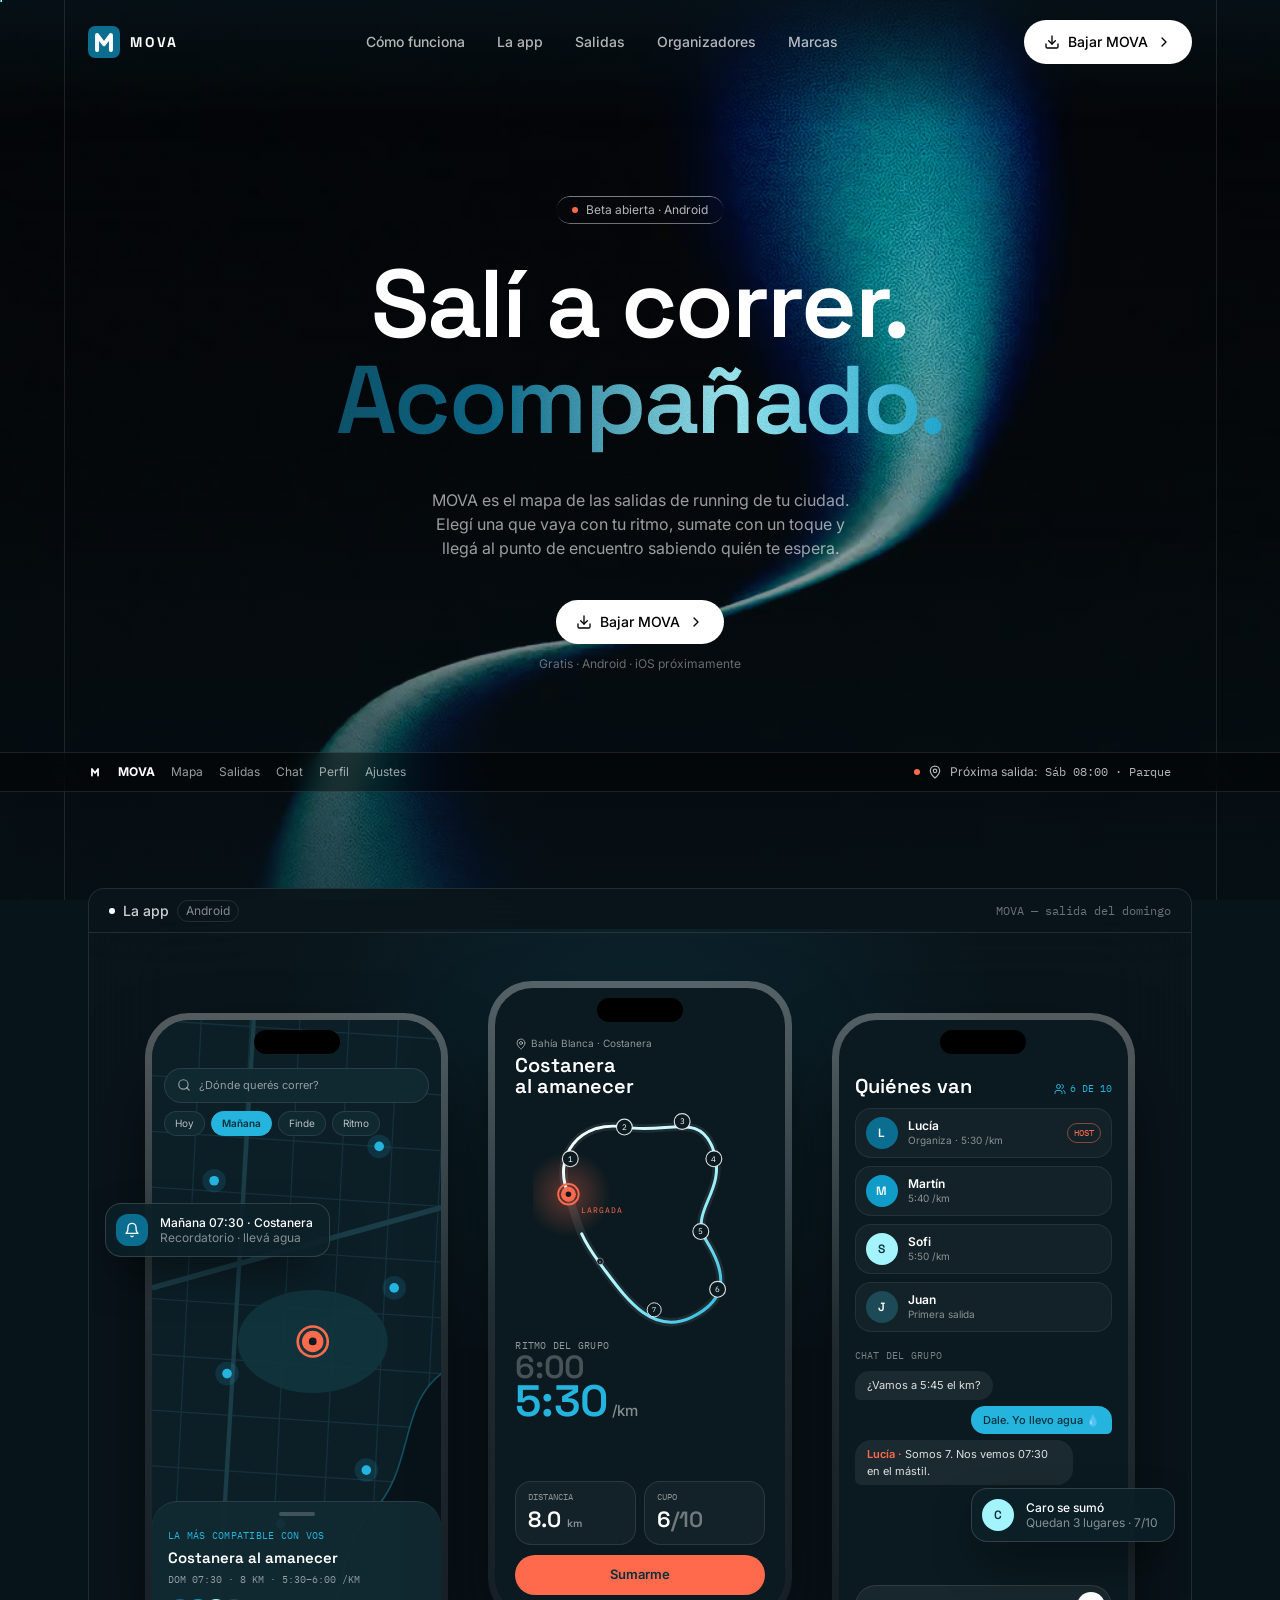
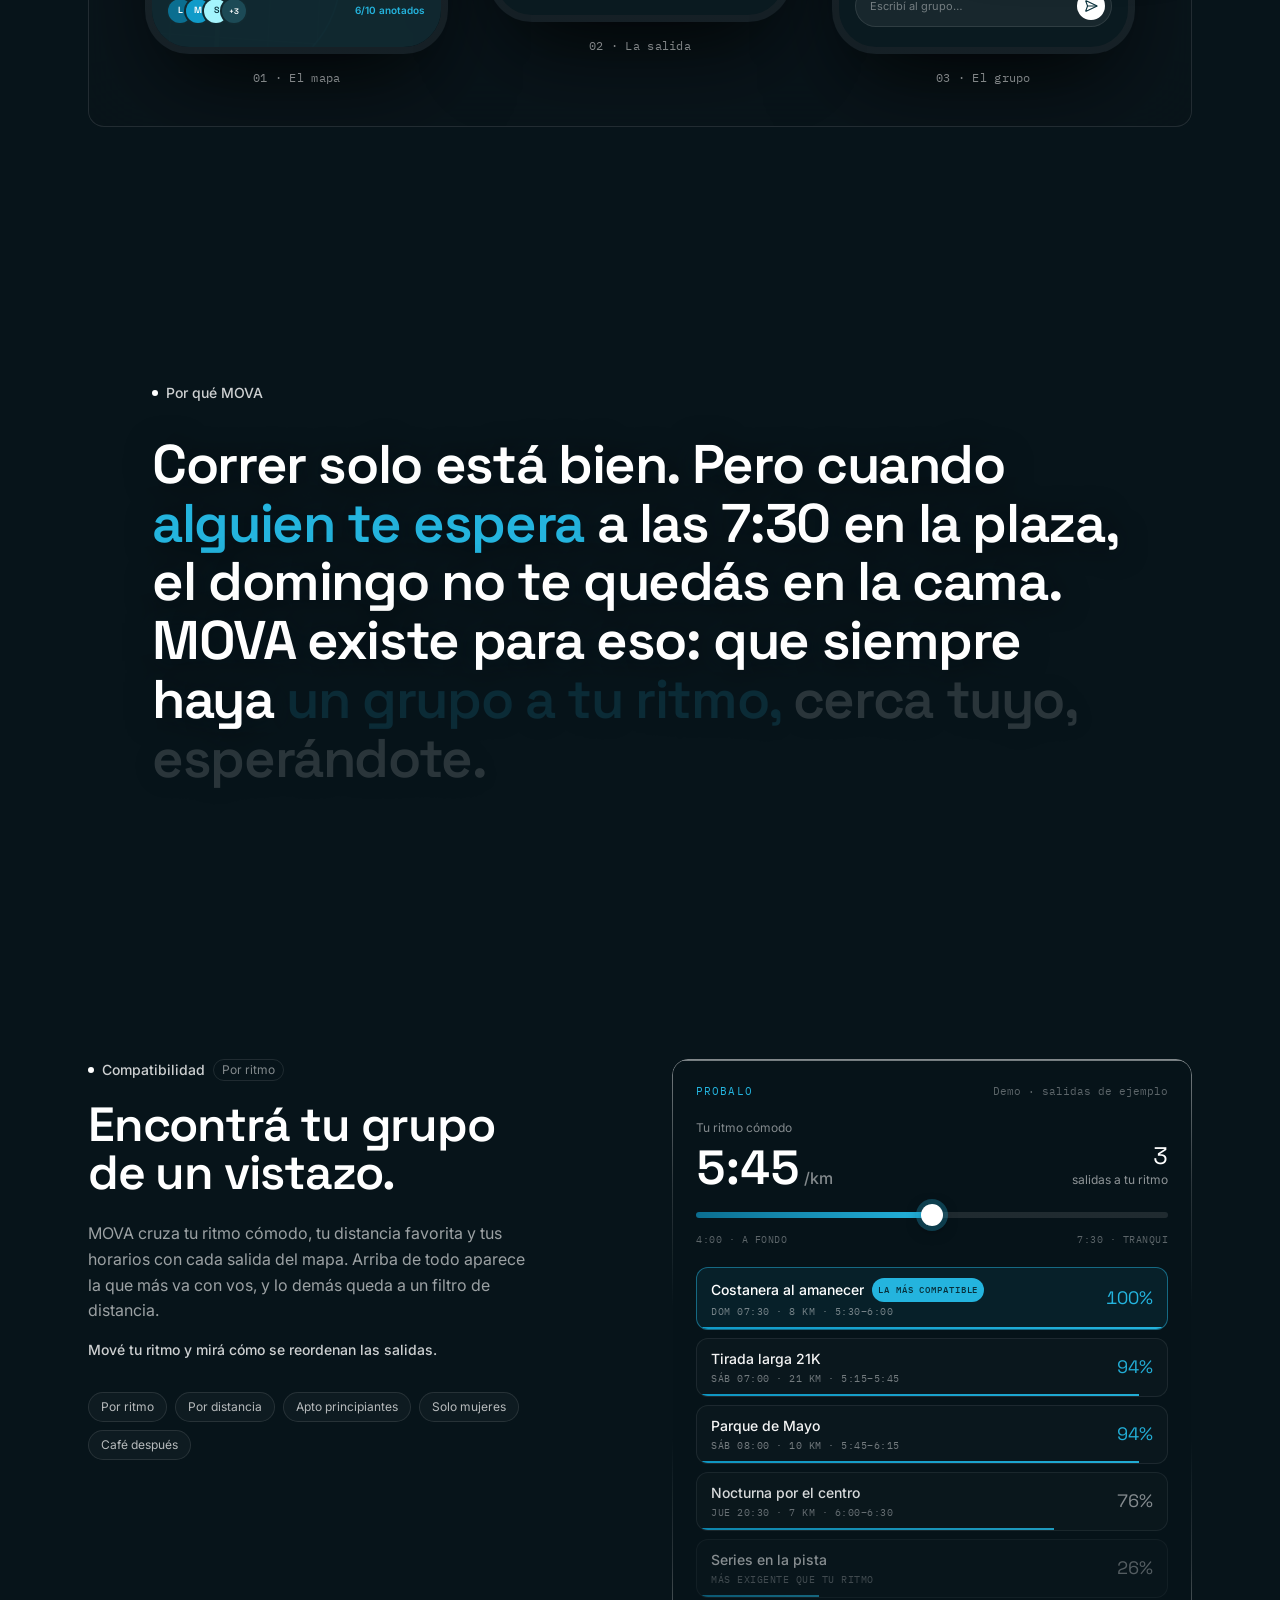
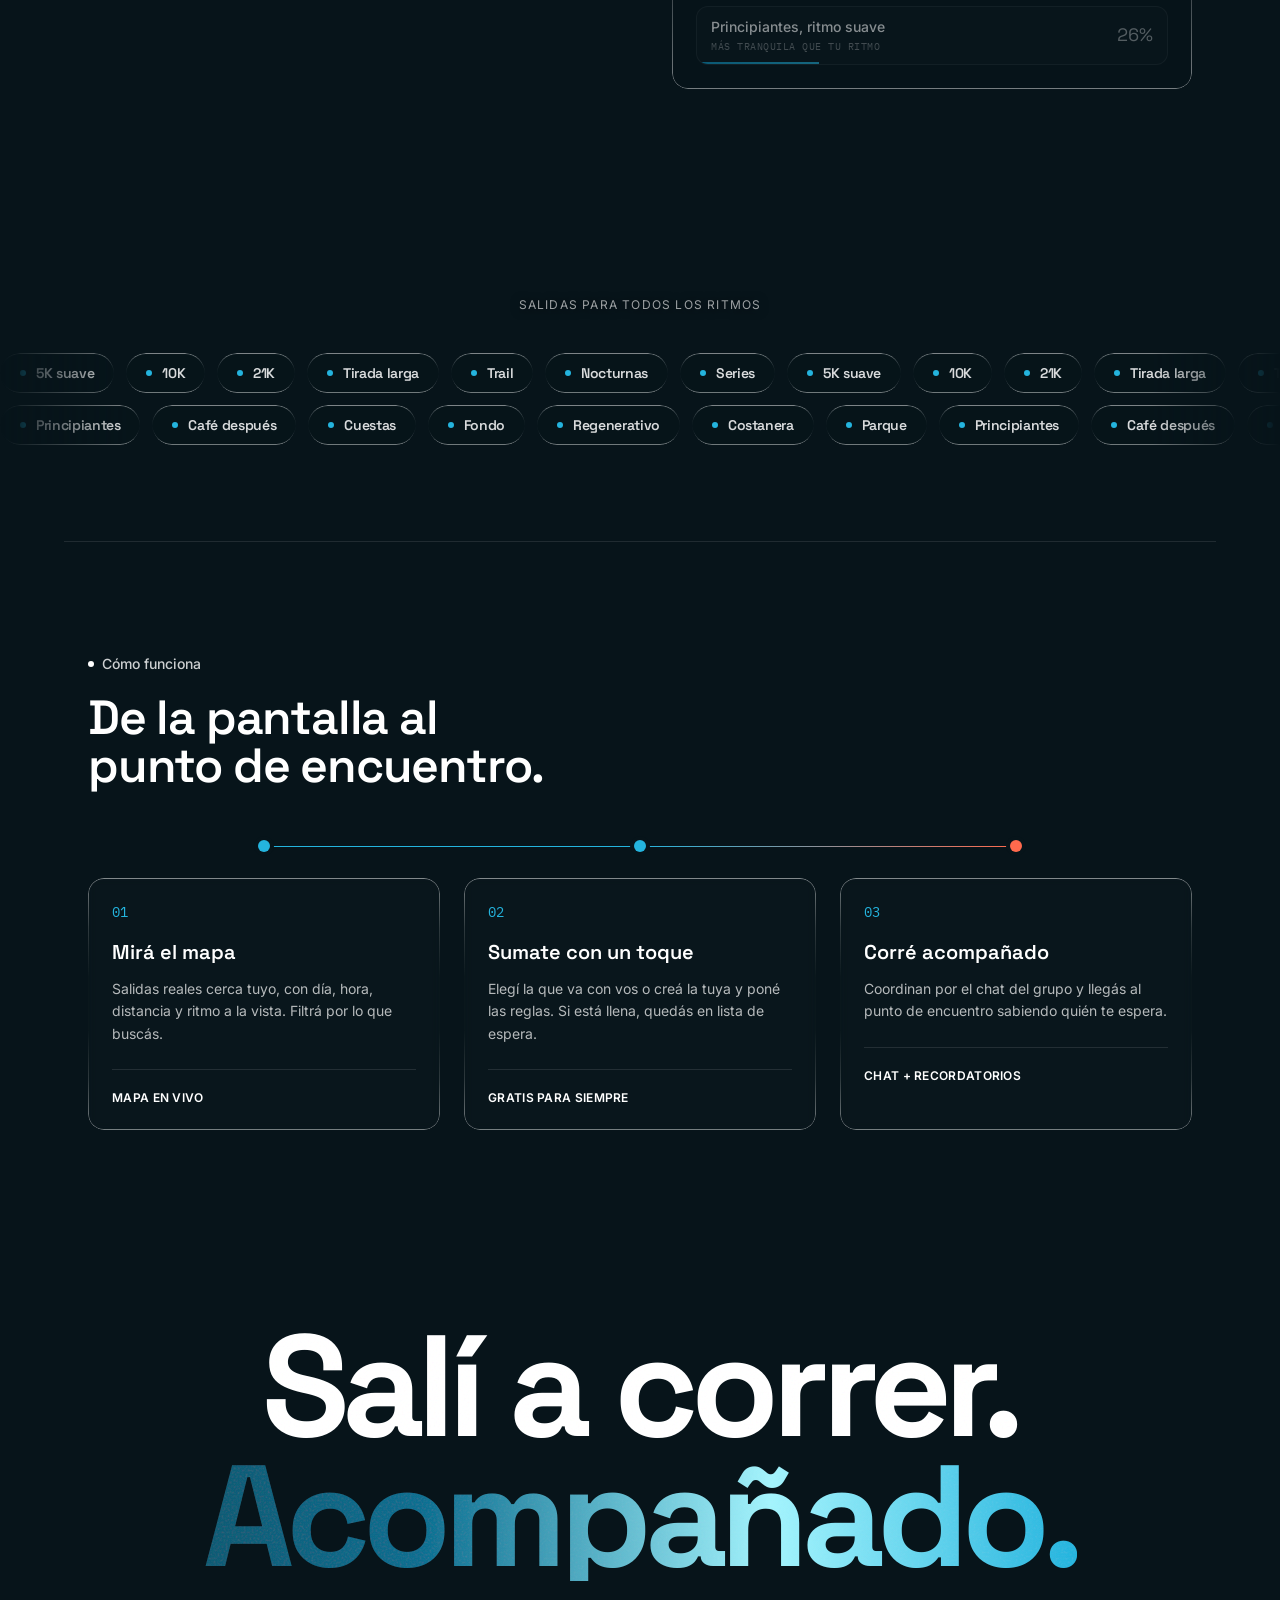
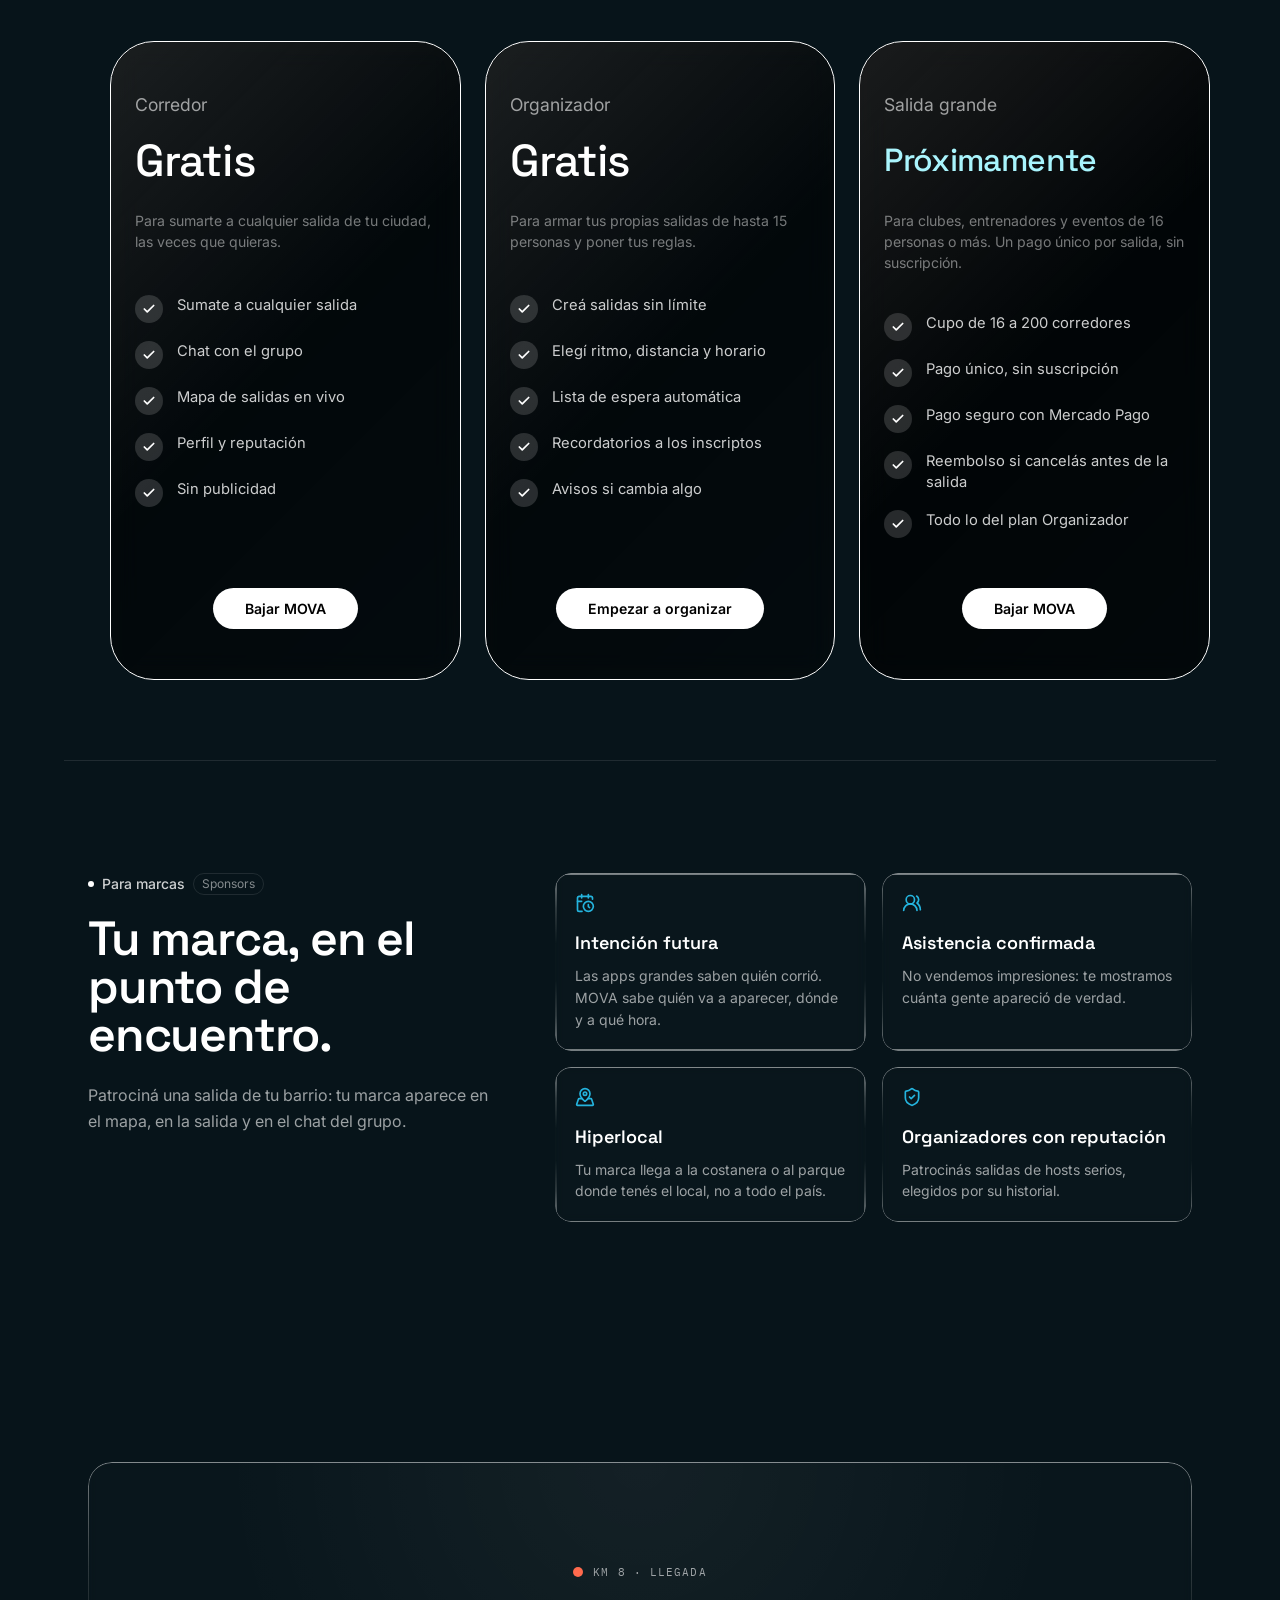
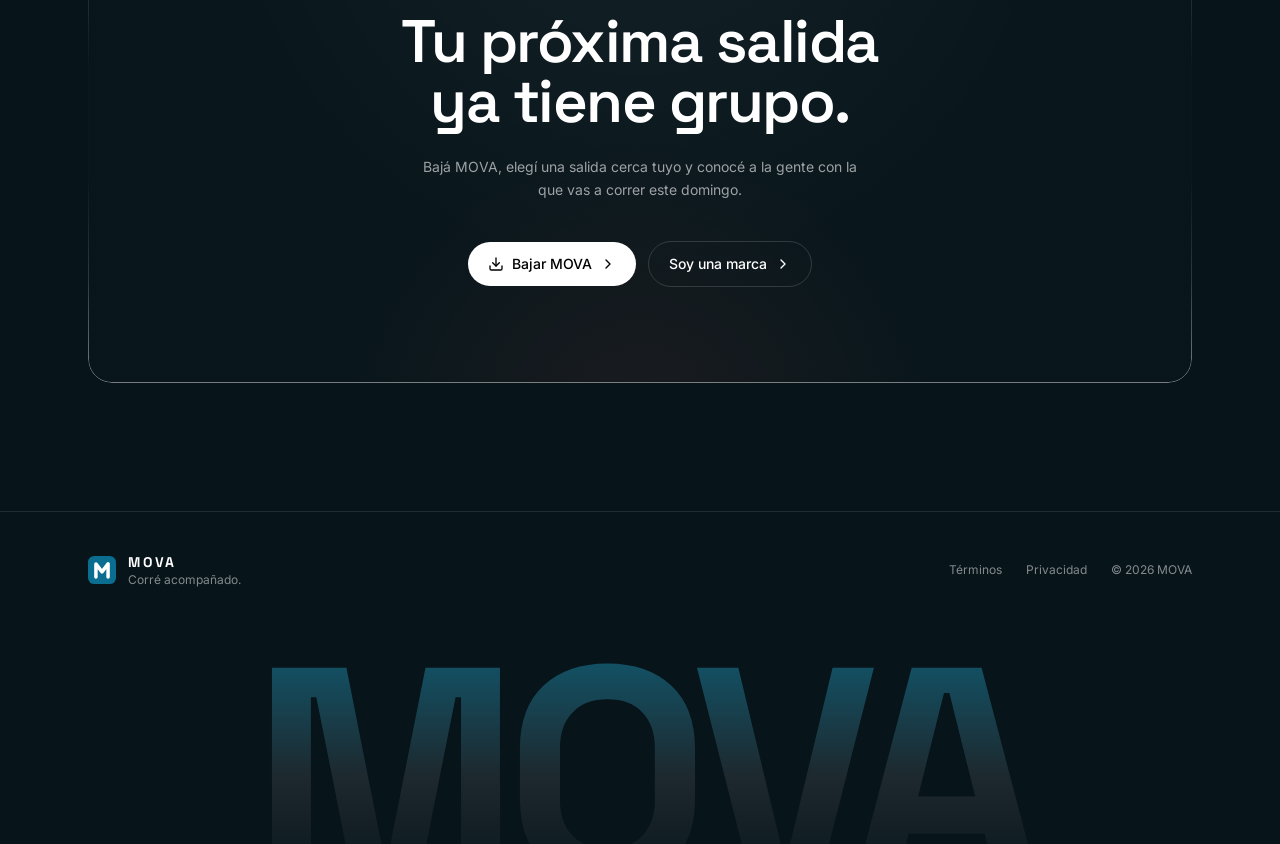
==== commit d4037739: "Landing nueva: "la página es una salida" (base motionsites email-landing-page) - React + Vite + moti" ====
--- a/index.html
+++ b/index.html
@@ -1,712 +1,21 @@
-<!DOCTYPE html>
+<!doctype html>
 <html lang="es">
   <head>
-    <meta charset="utf-8" />
-    <meta name="viewport" content="width=device-width, initial-scale=1" />
-    <title>MOVA — Corré acompañado</title>
-    <meta name="description" content="Encontrá salidas de running reales cerca tuyo y salí a correr acompañado. Descargá la beta para Android." />
-    <meta name="theme-color" content="#0A1A20" />
-    <meta property="og:title" content="MOVA — Corré acompañado" />
-    <meta property="og:description" content="Encontrá salidas de running reales cerca tuyo y salí a correr acompañado. Beta abierta para Android." />
+    <meta charset="UTF-8" />
+    <meta name="viewport" content="width=device-width, initial-scale=1.0" />
+    <meta name="theme-color" content="#07141A" />
+    <title>MOVA — Salí a correr. Acompañado.</title>
+    <meta name="description" content="El mapa de las salidas de running de tu ciudad. Elegí una a tu ritmo, sumate con un toque y corré acompañado." />
+    <meta property="og:type" content="website" />
+    <meta property="og:title" content="MOVA — Salí a correr. Acompañado." />
+    <meta property="og:description" content="El mapa de las salidas de running de tu ciudad. Beta abierta para Android." />
     <meta property="og:url" content="https://movarun.com" />
+    <link rel="canonical" href="https://movarun.com/" />
     <link rel="icon" type="image/svg+xml" href="/favicon.svg" />
-    <link rel="preconnect" href="https://fonts.googleapis.com" />
-    <link rel="preconnect" href="https://fonts.gstatic.com" crossorigin />
-    <link href="https://fonts.googleapis.com/css2?family=Space+Grotesk:wght@400;500;700&display=swap" rel="stylesheet" />
-    <style>
-      :root {
-        --bg: #0a1a20;
-        --surface: #112a31;
-        --surface-2: #0d2129;
-        --border: #22404a;
-        --text: #eaf7fb;
-        --muted: #9db2bb;
-        --cian: #24b4de;
-        --oceano: #109bc9;
-        --petroleo: #0b6e90;
-        --coral: #ff6a4d;
-        --ink: #08303b;
-        --display: 'Space Grotesk', -apple-system, 'Segoe UI', Roboto, sans-serif;
-        --body: -apple-system, BlinkMacSystemFont, 'Segoe UI', Roboto, sans-serif;
-      }
-      * { box-sizing: border-box; }
-      html { scroll-behavior: smooth; }
-      body {
-        margin: 0;
-        background: var(--bg);
-        color: var(--text);
-        font-family: var(--body);
-        line-height: 1.65;
-        overflow-x: hidden;
-      }
-      ::selection { background: var(--coral); color: var(--ink); }
-
-      /* grano sutil para sacarle lo "plano" */
-      body::after {
-        content: '';
-        position: fixed;
-        inset: 0;
-        pointer-events: none;
-        z-index: 999;
-        opacity: 0.035;
-        background-image: url("data:image/svg+xml,%3Csvg xmlns='http://www.w3.org/2000/svg' width='160' height='160'%3E%3Cfilter id='n'%3E%3CfeTurbulence type='fractalNoise' baseFrequency='0.9' numOctaves='2'/%3E%3C/filter%3E%3Crect width='160' height='160' filter='url(%23n)' opacity='1'/%3E%3C/svg%3E");
-      }
-
-      .wrap { max-width: 1020px; margin: 0 auto; padding: 0 24px; }
-
-      /* ---------- nav ---------- */
-      nav {
-        display: flex;
-        align-items: center;
-        justify-content: space-between;
-        padding: 22px 0 0;
-      }
-      .logo-lockup { display: flex; align-items: center; gap: 12px; text-decoration: none; }
-      .logo-lockup svg { display: block; }
-      .lang-switch {
-        display: flex;
-        border: 1px solid var(--border);
-        border-radius: 999px;
-        padding: 3px;
-        background: rgba(17, 42, 49, 0.6);
-      }
-      .lang-switch button {
-        background: transparent;
-        color: var(--muted);
-        border: none;
-        border-radius: 999px;
-        padding: 5px 14px;
-        font-size: 13px;
-        font-family: var(--display);
-        font-weight: 500;
-        cursor: pointer;
-        transition: all 0.2s;
-      }
-      .lang-switch button.active { background: var(--petroleo); color: #fff; }
-      .lang { display: none; }
-      .lang.active { display: block; }
-
-      /* ---------- hero ---------- */
-      .hero { position: relative; padding: 72px 0 40px; }
-      .badge {
-        display: inline-flex;
-        align-items: center;
-        gap: 8px;
-        background: rgba(36, 180, 222, 0.08);
-        border: 1px solid rgba(36, 180, 222, 0.25);
-        color: var(--cian);
-        border-radius: 999px;
-        padding: 5px 16px;
-        font-size: 13px;
-        font-weight: 600;
-        font-family: var(--display);
-        margin-bottom: 26px;
-      }
-      .badge::before {
-        content: '';
-        width: 7px; height: 7px;
-        border-radius: 50%;
-        background: var(--coral);
-        animation: blink 2.4s ease-in-out infinite;
-      }
-      @keyframes blink { 0%, 100% { opacity: 1; } 50% { opacity: 0.25; } }
-
-      h1 {
-        font-family: var(--display);
-        font-size: clamp(34px, 6vw, 58px);
-        line-height: 1.08;
-        letter-spacing: -0.02em;
-        margin: 0 0 22px;
-        font-weight: 700;
-        max-width: 15ch;
-      }
-      h1 .quiet { color: var(--muted); font-weight: 500; }
-      h1 .loud {
-        background: linear-gradient(92deg, var(--cian), var(--oceano) 70%);
-        -webkit-background-clip: text;
-        background-clip: text;
-        color: transparent;
-      }
-      .sub {
-        font-size: 17px;
-        color: var(--muted);
-        max-width: 52ch;
-        margin: 0 0 34px;
-      }
-      .sub strong { color: var(--text); font-weight: 600; }
-
-      .cta-row { display: flex; flex-wrap: wrap; gap: 14px; align-items: center; margin-bottom: 18px; }
-      .cta {
-        display: inline-flex;
-        align-items: center;
-        gap: 10px;
-        background: var(--coral);
-        color: var(--ink);
-        font-family: var(--display);
-        font-weight: 700;
-        font-size: 16px;
-        text-decoration: none;
-        border-radius: 999px;
-        padding: 15px 30px;
-        transition: transform 0.15s ease, box-shadow 0.15s ease;
-        box-shadow: 0 6px 24px rgba(255, 106, 77, 0.28);
-      }
-      .cta:hover { transform: translateY(-2px); box-shadow: 0 10px 30px rgba(255, 106, 77, 0.4); }
-      .cta svg { flex-shrink: 0; }
-      .cta-ghost {
-        color: var(--cian);
-        font-family: var(--display);
-        font-weight: 500;
-        font-size: 15px;
-        text-decoration: none;
-        padding: 13px 6px;
-        border-bottom: 1px dashed transparent;
-      }
-      .cta-ghost:hover { border-bottom-color: var(--cian); }
-      .cta-note { font-size: 13px; color: var(--muted); margin: 0; }
-
-      /* ---------- mapa hero ---------- */
-      .map-scene {
-        position: relative;
-        margin-top: 54px;
-        border: 1px solid var(--border);
-        border-radius: 22px;
-        overflow: hidden;
-        background:
-          radial-gradient(ellipse 90% 70% at 60% 30%, rgba(16, 155, 201, 0.09), transparent 60%),
-          var(--surface-2);
-      }
-      .map-scene svg.map { display: block; width: 100%; height: auto; }
-
-      .run-card {
-        position: absolute;
-        background: rgba(17, 42, 49, 0.92);
-        backdrop-filter: blur(6px);
-        border: 1px solid var(--border);
-        border-radius: 16px;
-        padding: 14px 16px;
-        width: 240px;
-        box-shadow: 0 18px 40px rgba(0, 0, 0, 0.45);
-      }
-      .run-card .rc-title { font-family: var(--display); font-weight: 700; font-size: 15px; margin: 0 0 2px; }
-      .run-card .rc-meta { font-size: 12.5px; color: var(--muted); margin: 0 0 10px; }
-      .rc-row { display: flex; align-items: center; justify-content: space-between; }
-      .avatars { display: flex; }
-      .avatars span {
-        width: 26px; height: 26px;
-        border-radius: 50%;
-        border: 2px solid var(--surface);
-        margin-left: -7px;
-        display: flex; align-items: center; justify-content: center;
-        font-size: 11px; font-weight: 700;
-        font-family: var(--display);
-        color: #fff;
-      }
-      .avatars span:first-child { margin-left: 0; }
-      .rc-count { font-size: 12.5px; color: var(--cian); font-weight: 600; font-family: var(--display); }
-      .card-a { top: 10%; right: 5%; transform: rotate(1.6deg); }
-      .card-b { bottom: 12%; left: 4%; transform: rotate(-2deg); width: 218px; }
-
-      /* rutas animadas */
-      .route { stroke-dasharray: 1000; stroke-dashoffset: 1000; animation: draw 2.8s ease-out forwards; }
-      .route.r2 { animation-delay: 0.5s; }
-      @keyframes draw { to { stroke-dashoffset: 0; } }
-      .pin-pulse { transform-origin: center; transform-box: fill-box; animation: pulse 2.6s ease-out infinite 2.4s; opacity: 0; }
-      @keyframes pulse {
-        0% { transform: scale(0.4); opacity: 0.7; }
-        70% { transform: scale(2.4); opacity: 0; }
-        100% { transform: scale(2.4); opacity: 0; }
-      }
-      @media (prefers-reduced-motion: reduce) {
-        .route { animation: none; stroke-dashoffset: 0; }
-        .pin-pulse, .badge::before { animation: none; }
-      }
-
-      /* ---------- secciones ---------- */
-      section { padding: 76px 0 0; }
-      .kicker {
-        font-family: var(--display);
-        font-size: 13px;
-        font-weight: 700;
-        letter-spacing: 0.14em;
-        text-transform: uppercase;
-        color: var(--oceano);
-        margin: 0 0 10px;
-      }
-      h2 {
-        font-family: var(--display);
-        font-size: clamp(26px, 4vw, 36px);
-        letter-spacing: -0.01em;
-        margin: 0 0 14px;
-        line-height: 1.15;
-      }
-
-      /* pasos como ruta con paradas */
-      .route-steps { position: relative; margin-top: 38px; padding-left: 34px; max-width: 560px; }
-      .route-steps::before {
-        content: '';
-        position: absolute;
-        left: 11px; top: 14px; bottom: 26px;
-        border-left: 2px dashed var(--border);
-      }
-      .stop { position: relative; padding: 0 0 34px; }
-      .stop:last-child { padding-bottom: 0; }
-      .stop .dot {
-        position: absolute;
-        left: -34px; top: 3px;
-        width: 24px; height: 24px;
-        border-radius: 50%;
-        display: flex; align-items: center; justify-content: center;
-        background: var(--surface);
-        border: 2px solid var(--oceano);
-      }
-      .stop:last-child .dot { background: var(--coral); border-color: var(--coral); }
-      .stop h3 { font-family: var(--display); font-size: 18px; margin: 0 0 4px; }
-      .stop p { margin: 0; color: var(--muted); font-size: 15px; }
-
-      /* ---------- descarga / dorsal ---------- */
-      .download-grid {
-        display: grid;
-        grid-template-columns: 1fr auto;
-        gap: 44px;
-        align-items: center;
-        margin-top: 12px;
-      }
-      .bib {
-        background: #fff;
-        color: var(--ink);
-        border-radius: 18px;
-        padding: 18px 22px 20px;
-        width: 250px;
-        transform: rotate(1.8deg);
-        box-shadow: 0 24px 50px rgba(0, 0, 0, 0.5);
-        position: relative;
-      }
-      .bib::before, .bib::after,
-      .bib .pinhole-l, .bib .pinhole-r {
-        content: '';
-        position: absolute;
-        width: 9px; height: 9px;
-        border-radius: 50%;
-        background: var(--bg);
-        top: 10px;
-      }
-      .bib::before { left: 12px; }
-      .bib::after { right: 12px; }
-      .bib .pinhole-l { top: auto; bottom: 10px; left: 12px; }
-      .bib .pinhole-r { top: auto; bottom: 10px; right: 12px; }
-      .bib-head {
-        display: flex;
-        align-items: center;
-        justify-content: space-between;
-        border-bottom: 2px solid var(--ink);
-        padding: 4px 2px 10px;
-        margin-bottom: 12px;
-      }
-      .bib-head .num { font-family: var(--display); font-weight: 700; font-size: 20px; letter-spacing: 0.02em; }
-      .bib svg.qr { display: block; width: 100%; height: auto; border-radius: 6px; }
-      .bib-foot {
-        text-align: center;
-        font-family: var(--display);
-        font-weight: 700;
-        font-size: 12px;
-        letter-spacing: 0.16em;
-        text-transform: uppercase;
-        margin-top: 10px;
-        color: var(--petroleo);
-      }
-      .dl-copy .sub { margin-bottom: 26px; }
-      .fine {
-        display: flex;
-        gap: 10px;
-        font-size: 13.5px;
-        color: var(--muted);
-        background: var(--surface);
-        border: 1px solid var(--border);
-        border-radius: 14px;
-        padding: 14px 16px;
-        max-width: 520px;
-        margin-top: 26px;
-      }
-      .fine svg { flex-shrink: 0; margin-top: 2px; }
-
-      /* ---------- footer ---------- */
-      footer {
-        margin-top: 90px;
-        border-top: 1px solid var(--border);
-        padding: 34px 0 46px;
-      }
-      .foot-row {
-        display: flex;
-        flex-wrap: wrap;
-        gap: 18px;
-        align-items: center;
-        justify-content: space-between;
-      }
-      .foot-brand { display: flex; align-items: center; gap: 10px; color: var(--muted); font-family: var(--display); font-size: 14px; }
-      .foot-links { display: flex; gap: 22px; font-size: 13.5px; }
-      .foot-links a { color: var(--muted); text-decoration: none; }
-      .foot-links a:hover { color: var(--cian); }
-      .foot-made { width: 100%; font-size: 12.5px; color: #58696f; margin-top: 4px; }
-
-      /* reveal on scroll */
-      .reveal { opacity: 0; transform: translateY(18px); transition: opacity 0.7s ease, transform 0.7s ease; }
-      .reveal.in { opacity: 1; transform: none; }
-      @media (prefers-reduced-motion: reduce) { .reveal { opacity: 1; transform: none; transition: none; } }
-
-      @media (max-width: 720px) {
-        .hero { padding-top: 52px; }
-        .download-grid { grid-template-columns: 1fr; }
-        .bib { transform: rotate(0deg); margin: 8px auto 0; }
-        .card-a { width: 200px; right: 3%; top: 6%; }
-        .card-b { display: none; }
-      }
-    </style>
+    <script type="module" crossorigin src="/assets/index-CY3eHRag.js"></script>
+    <link rel="stylesheet" crossorigin href="/assets/index-DqO-Skij.css">
   </head>
   <body>
-    <div class="wrap">
-      <nav>
-        <a class="logo-lockup" href="/" aria-label="MOVA">
-          <svg width="187" height="51" viewBox="0 0 440 120" fill="none" xmlns="http://www.w3.org/2000/svg" role="img" aria-label="MOVA">
-            <rect width="120" height="120" rx="27" fill="#0B6E90"/>
-            <polyline points="34,90 34,34 60,68 86,34 86,90" fill="none" stroke="#FFFFFF" stroke-width="15" stroke-linecap="round" stroke-linejoin="round"/>
-            <g fill="none" stroke="#FFFFFF" stroke-width="13" stroke-linecap="round" stroke-linejoin="round">
-              <polyline points="150,89 150,31 176,67 202,31 202,89"/>
-              <ellipse cx="250" cy="60" rx="26" ry="29"/>
-              <polyline points="298,31 324,89 350,31"/>
-              <polyline points="372,89 398,31 424,89"/>
-              <line x1="382" y1="66" x2="414" y2="66"/>
-            </g>
-          </svg>
-        </a>
-        <div class="lang-switch" role="group" aria-label="Idioma">
-          <button id="btn-es" class="active" onclick="setLang('es')">ES</button>
-          <button id="btn-en" onclick="setLang('en')">EN</button>
-        </div>
-      </nav>
-
-      <!-- =================== ES =================== -->
-      <div id="lang-es" class="lang active">
-        <header class="hero">
-          <span class="badge">Beta abierta · Android</span>
-          <h1>
-            <span class="quiet">Correr solo está bien.</span><br />
-            <span class="loud">Correr acompañado es mejor.</span>
-          </h1>
-          <p class="sub">
-            MOVA es un mapa de <strong>salidas de running reales</strong>, organizadas por corredores
-            como vos. Elegí una que vaya con tu ritmo, tu distancia y tu horario — y sumate.
-          </p>
-          <div class="cta-row">
-            <a class="cta" href="/apk">
-              <svg width="18" height="18" viewBox="0 0 24 24" fill="none" stroke="currentColor" stroke-width="2.4" stroke-linecap="round" stroke-linejoin="round"><path d="M12 3v12"/><path d="m7 11 5 5 5-5"/><path d="M5 21h14"/></svg>
-              Descargar para Android
-            </a>
-            <a class="cta-ghost" href="#como-funciona">Ver cómo funciona ↓</a>
-          </div>
-          <p class="cta-note">Gratis · Sin publicidad · iOS próximamente</p>
-
-          <div class="map-scene reveal" aria-hidden="true">
-            <svg class="map" viewBox="0 0 1000 460" xmlns="http://www.w3.org/2000/svg">
-              <!-- cuadricula urbana sutil -->
-              <g stroke="#22404a" stroke-width="1" opacity="0.35">
-                <path d="M0 120 H1000 M0 240 H1000 M0 360 H1000"/>
-                <path d="M160 0 V460 M340 0 V460 M520 0 V460 M700 0 V460 M880 0 V460"/>
-              </g>
-              <!-- manzanas -->
-              <g fill="#112a31" opacity="0.5">
-                <rect x="180" y="140" width="140" height="80" rx="10"/>
-                <rect x="540" y="20" width="140" height="80" rx="10"/>
-                <rect x="720" y="260" width="140" height="80" rx="10"/>
-                <rect x="60" y="280" width="80" height="60" rx="10"/>
-                <rect x="360" y="380" width="140" height="60" rx="10"/>
-              </g>
-              <!-- parque -->
-              <ellipse cx="500" cy="230" rx="150" ry="105" fill="#0f3038" opacity="0.55"/>
-              <ellipse cx="500" cy="230" rx="150" ry="105" fill="none" stroke="#1c4a56" stroke-width="1.5" opacity="0.6"/>
-              <ellipse cx="500" cy="230" rx="100" ry="66" fill="none" stroke="#1c4a56" stroke-width="1" opacity="0.45"/>
-              <!-- dos rutas que se encuentran (la M de MOVA) -->
-              <path class="route" d="M60 420 C 180 380, 240 300, 330 280 S 460 250, 500 230"
-                    fill="none" stroke="#24b4de" stroke-width="5" stroke-linecap="round" stroke-dasharray="2 14"/>
-              <path class="route r2" d="M950 60 C 850 110, 760 140, 680 180 S 540 215, 500 230"
-                    fill="none" stroke="#ff6a4d" stroke-width="5" stroke-linecap="round" stroke-dasharray="2 14"/>
-              <!-- salidas: pins chicos -->
-              <g>
-                <circle cx="255" cy="120" r="7" fill="#109bc9" opacity="0.85"/>
-                <circle cx="255" cy="120" r="12" fill="none" stroke="#109bc9" opacity="0.3"/>
-                <circle cx="812" cy="392" r="7" fill="#109bc9" opacity="0.85"/>
-                <circle cx="812" cy="392" r="12" fill="none" stroke="#109bc9" opacity="0.3"/>
-              </g>
-              <!-- punto de encuentro -->
-              <circle class="pin-pulse" cx="500" cy="230" r="16" fill="none" stroke="#ff6a4d" stroke-width="3"/>
-              <circle cx="500" cy="230" r="13" fill="#ff6a4d"/>
-              <circle cx="500" cy="230" r="5" fill="#0a1a20"/>
-            </svg>
-
-            <div class="run-card card-a">
-              <p class="rc-title">Costanera al amanecer</p>
-              <p class="rc-meta">Dom 07:30 · 8 km · 5:30–6:00 /km</p>
-              <div class="rc-row">
-                <div class="avatars">
-                  <span style="background:#0b6e90">L</span>
-                  <span style="background:#109bc9">M</span>
-                  <span style="background:#ff6a4d;color:#08303b">S</span>
-                </div>
-                <span class="rc-count">6/10 anotados</span>
-              </div>
-            </div>
-            <div class="run-card card-b">
-              <p class="rc-title">Parque, ritmo suave</p>
-              <p class="rc-meta">Hoy 19:00 · 5 km · 6:30–7:00 /km</p>
-              <div class="rc-row">
-                <div class="avatars">
-                  <span style="background:#109bc9">A</span>
-                  <span style="background:#0b6e90">J</span>
-                </div>
-                <span class="rc-count">quedan 3 lugares</span>
-              </div>
-            </div>
-          </div>
-        </header>
-
-        <section id="como-funciona">
-          <p class="kicker">Cómo funciona</p>
-          <h2>De la pantalla al punto de encuentro</h2>
-          <div class="route-steps reveal">
-            <div class="stop">
-              <span class="dot"><svg width="11" height="11" viewBox="0 0 24 24" fill="none" stroke="#24b4de" stroke-width="3"><circle cx="12" cy="10" r="3"/><path d="M12 21c-4-4-7-7.6-7-11a7 7 0 1 1 14 0c0 3.4-3 7-7 11z"/></svg></span>
-              <h3>Mirá el mapa</h3>
-              <p>Salidas reales cerca tuyo, con día, hora, distancia y ritmo a la vista.</p>
-            </div>
-            <div class="stop">
-              <span class="dot"><svg width="11" height="11" viewBox="0 0 24 24" fill="none" stroke="#24b4de" stroke-width="3"><path d="M16 21v-2a4 4 0 0 0-4-4H6a4 4 0 0 0-4 4v2"/><circle cx="9" cy="7" r="4"/><path d="M22 21v-2a4 4 0 0 0-3-3.87"/></svg></span>
-              <h3>Sumate con un toque</h3>
-              <p>Elegí la que va con vos — o creá la tuya y poné las reglas. Coordinan por el chat del grupo.</p>
-            </div>
-            <div class="stop">
-              <span class="dot"><svg width="11" height="11" viewBox="0 0 24 24" fill="none" stroke="#08303b" stroke-width="3"><path d="M4 21V4"/><path d="M4 4h14l-3 4 3 4H4"/></svg></span>
-              <h3>Corré acompañado</h3>
-              <p>Llegás al punto de partida y ya conocés al grupo. Después contás cómo estuvo.</p>
-            </div>
-          </div>
-        </section>
-
-        <section id="descargar">
-          <p class="kicker">Beta abierta</p>
-          <h2>Tu dorsal te espera</h2>
-          <div class="download-grid">
-            <div class="dl-copy">
-              <p class="sub">
-                Estamos en beta: la app es <strong>gratis</strong>, funciona en Android y crece con
-                lo que nos digas. Bajala, armá tu primera salida y contanos qué mejorarías.
-              </p>
-              <a class="cta" href="/apk">
-                <svg width="18" height="18" viewBox="0 0 24 24" fill="none" stroke="currentColor" stroke-width="2.4" stroke-linecap="round" stroke-linejoin="round"><path d="M12 3v12"/><path d="m7 11 5 5 5-5"/><path d="M5 21h14"/></svg>
-                Descargar MOVA
-              </a>
-              <div class="fine">
-                <svg width="16" height="16" viewBox="0 0 24 24" fill="none" stroke="#9db2bb" stroke-width="2"><circle cx="12" cy="12" r="10"/><path d="M12 16v-4M12 8h.01"/></svg>
-                <span>
-                  Durante la beta se instala fuera de Google Play: Android te va a pedir permiso para
-                  "instalar apps de origen desconocido". Es normal — aceptalo solo para esta descarga.
-                </span>
-              </div>
-            </div>
-            <div class="bib reveal" aria-label="Escaneá el QR para descargar">
-              <i class="pinhole-l"></i><i class="pinhole-r"></i>
-              <div class="bib-head">
-                <svg width="26" height="26" viewBox="0 0 120 120" xmlns="http://www.w3.org/2000/svg" aria-hidden="true">
-                  <rect width="120" height="120" rx="27" fill="#0B6E90"/>
-                  <polyline points="34,90 34,34 60,68 86,34 86,90" fill="none" stroke="#FFFFFF" stroke-width="15" stroke-linecap="round" stroke-linejoin="round"/>
-                </svg>
-                <span class="num">Nº 014</span>
-              </div>
-              <svg class="qr" xmlns="http://www.w3.org/2000/svg" viewBox="0 0 27 27" shape-rendering="crispEdges"><path fill="#ffffff" d="M0 0h27v27H0z"/><path stroke="#000000" d="M1 1.5h7m4 0h3m2 0h1m1 0h7M1 2.5h1m5 0h1m3 0h1m2 0h4m1 0h1m5 0h1M1 3.5h1m1 0h3m1 0h1m1 0h1m1 0h2m2 0h1m3 0h1m1 0h3m1 0h1M1 4.5h1m1 0h3m1 0h1m1 0h1m1 0h1m1 0h4m2 0h1m1 0h3m1 0h1M1 5.5h1m1 0h3m1 0h1m1 0h2m1 0h3m2 0h1m1 0h1m1 0h3m1 0h1M1 6.5h1m5 0h1m1 0h1m2 0h2m1 0h2m2 0h1m5 0h1M1 7.5h7m1 0h1m1 0h1m1 0h1m1 0h1m1 0h1m1 0h7M9 8.5h1m5 0h1m1 0h1M1 9.5h1m1 0h5m3 0h1m2 0h1m4 0h5M3 10.5h1m2 0h1m2 0h1m1 0h2m1 0h1m5 0h1m3 0h1M4 11.5h1m1 0h4m2 0h5m1 0h1m1 0h1m1 0h1m1 0h2M3 12.5h2m1 0h1m1 0h2m1 0h3m1 0h1m1 0h2m1 0h2m3 0h1M3 13.5h1m1 0h1m1 0h2m1 0h1m2 0h3m2 0h2m1 0h1m1 0h3M1 14.5h1m1 0h3m11 0h2m1 0h1m1 0h1m1 0h1M1 15.5h1m1 0h2m1 0h2m1 0h5m2 0h7m1 0h2M1 16.5h1m2 0h1m4 0h1m1 0h2m2 0h3m2 0h2m3 0h1M1 17.5h1m1 0h1m1 0h3m1 0h1m1 0h2m1 0h8m1 0h1M9 18.5h1m1 0h1m1 0h1m1 0h1m1 0h1m3 0h2M1 19.5h7m3 0h1m5 0h1m1 0h1m1 0h1m1 0h3M1 20.5h1m5 0h1m1 0h1m3 0h1m3 0h1m3 0h2m1 0h1M1 21.5h1m1 0h3m1 0h1m1 0h3m1 0h9m1 0h3M1 22.5h1m1 0h3m1 0h1m1 0h1m4 0h1m1 0h4m1 0h5M1 23.5h1m1 0h3m1 0h1m1 0h1m2 0h3m1 0h1m5 0h2m1 0h1M1 24.5h1m5 0h1m2 0h1m1 0h1m2 0h1m1 0h1m1 0h4m2 0h1M1 25.5h7m1 0h2m1 0h2m4 0h8"/></svg>
-              <p class="bib-foot">Escaneá y corré</p>
-            </div>
-          </div>
-        </section>
-      </div>
-
-      <!-- =================== EN =================== -->
-      <div id="lang-en" class="lang">
-        <header class="hero">
-          <span class="badge">Open beta · Android</span>
-          <h1>
-            <span class="quiet">Running alone is fine.</span><br />
-            <span class="loud">Running together is better.</span>
-          </h1>
-          <p class="sub">
-            MOVA is a map of <strong>real running meetups</strong>, organized by runners like you.
-            Pick one that matches your pace, distance and schedule — and join in.
-          </p>
-          <div class="cta-row">
-            <a class="cta" href="/apk">
-              <svg width="18" height="18" viewBox="0 0 24 24" fill="none" stroke="currentColor" stroke-width="2.4" stroke-linecap="round" stroke-linejoin="round"><path d="M12 3v12"/><path d="m7 11 5 5 5-5"/><path d="M5 21h14"/></svg>
-              Download for Android
-            </a>
-            <a class="cta-ghost" href="#how-it-works">See how it works ↓</a>
-          </div>
-          <p class="cta-note">Free · No ads · iOS coming soon</p>
-
-          <div class="map-scene reveal" aria-hidden="true">
-            <svg class="map" viewBox="0 0 1000 460" xmlns="http://www.w3.org/2000/svg">
-              <g stroke="#22404a" stroke-width="1" opacity="0.35">
-                <path d="M0 120 H1000 M0 240 H1000 M0 360 H1000"/>
-                <path d="M160 0 V460 M340 0 V460 M520 0 V460 M700 0 V460 M880 0 V460"/>
-              </g>
-              <g fill="#112a31" opacity="0.5">
-                <rect x="180" y="140" width="140" height="80" rx="10"/>
-                <rect x="540" y="20" width="140" height="80" rx="10"/>
-                <rect x="720" y="260" width="140" height="80" rx="10"/>
-                <rect x="60" y="280" width="80" height="60" rx="10"/>
-                <rect x="360" y="380" width="140" height="60" rx="10"/>
-              </g>
-              <ellipse cx="500" cy="230" rx="150" ry="105" fill="#0f3038" opacity="0.55"/>
-              <ellipse cx="500" cy="230" rx="150" ry="105" fill="none" stroke="#1c4a56" stroke-width="1.5" opacity="0.6"/>
-              <ellipse cx="500" cy="230" rx="100" ry="66" fill="none" stroke="#1c4a56" stroke-width="1" opacity="0.45"/>
-              <path class="route" d="M60 420 C 180 380, 240 300, 330 280 S 460 250, 500 230"
-                    fill="none" stroke="#24b4de" stroke-width="5" stroke-linecap="round" stroke-dasharray="2 14"/>
-              <path class="route r2" d="M950 60 C 850 110, 760 140, 680 180 S 540 215, 500 230"
-                    fill="none" stroke="#ff6a4d" stroke-width="5" stroke-linecap="round" stroke-dasharray="2 14"/>
-              <g>
-                <circle cx="255" cy="120" r="7" fill="#109bc9" opacity="0.85"/>
-                <circle cx="255" cy="120" r="12" fill="none" stroke="#109bc9" opacity="0.3"/>
-                <circle cx="812" cy="392" r="7" fill="#109bc9" opacity="0.85"/>
-                <circle cx="812" cy="392" r="12" fill="none" stroke="#109bc9" opacity="0.3"/>
-              </g>
-              <circle class="pin-pulse" cx="500" cy="230" r="16" fill="none" stroke="#ff6a4d" stroke-width="3"/>
-              <circle cx="500" cy="230" r="13" fill="#ff6a4d"/>
-              <circle cx="500" cy="230" r="5" fill="#0a1a20"/>
-            </svg>
-
-            <div class="run-card card-a">
-              <p class="rc-title">Sunrise riverside run</p>
-              <p class="rc-meta">Sun 07:30 · 8 km · 5:30–6:00 /km</p>
-              <div class="rc-row">
-                <div class="avatars">
-                  <span style="background:#0b6e90">L</span>
-                  <span style="background:#109bc9">M</span>
-                  <span style="background:#ff6a4d;color:#08303b">S</span>
-                </div>
-                <span class="rc-count">6/10 joined</span>
-              </div>
-            </div>
-            <div class="run-card card-b">
-              <p class="rc-title">Easy park loop</p>
-              <p class="rc-meta">Today 19:00 · 5 km · 6:30–7:00 /km</p>
-              <div class="rc-row">
-                <div class="avatars">
-                  <span style="background:#109bc9">A</span>
-                  <span style="background:#0b6e90">J</span>
-                </div>
-                <span class="rc-count">3 spots left</span>
-              </div>
-            </div>
-          </div>
-        </header>
-
-        <section id="how-it-works">
-          <p class="kicker">How it works</p>
-          <h2>From your screen to the starting point</h2>
-          <div class="route-steps reveal">
-            <div class="stop">
-              <span class="dot"><svg width="11" height="11" viewBox="0 0 24 24" fill="none" stroke="#24b4de" stroke-width="3"><circle cx="12" cy="10" r="3"/><path d="M12 21c-4-4-7-7.6-7-11a7 7 0 1 1 14 0c0 3.4-3 7-7 11z"/></svg></span>
-              <h3>Check the map</h3>
-              <p>Real runs near you, with day, time, distance and pace up front.</p>
-            </div>
-            <div class="stop">
-              <span class="dot"><svg width="11" height="11" viewBox="0 0 24 24" fill="none" stroke="#24b4de" stroke-width="3"><path d="M16 21v-2a4 4 0 0 0-4-4H6a4 4 0 0 0-4 4v2"/><circle cx="9" cy="7" r="4"/><path d="M22 21v-2a4 4 0 0 0-3-3.87"/></svg></span>
-              <h3>Join with one tap</h3>
-              <p>Pick the one that fits — or create your own and set the rules. Coordinate in the group chat.</p>
-            </div>
-            <div class="stop">
-              <span class="dot"><svg width="11" height="11" viewBox="0 0 24 24" fill="none" stroke="#08303b" stroke-width="3"><path d="M4 21V4"/><path d="M4 4h14l-3 4 3 4H4"/></svg></span>
-              <h3>Run together</h3>
-              <p>Show up at the start already knowing the group. Then tell everyone how it went.</p>
-            </div>
-          </div>
-        </section>
-
-        <section id="download">
-          <p class="kicker">Open beta</p>
-          <h2>Your race bib is waiting</h2>
-          <div class="download-grid">
-            <div class="dl-copy">
-              <p class="sub">
-                We're in beta: the app is <strong>free</strong>, runs on Android, and improves with
-                your feedback. Get it, set up your first run, and tell us what to make better.
-              </p>
-              <a class="cta" href="/apk">
-                <svg width="18" height="18" viewBox="0 0 24 24" fill="none" stroke="currentColor" stroke-width="2.4" stroke-linecap="round" stroke-linejoin="round"><path d="M12 3v12"/><path d="m7 11 5 5 5-5"/><path d="M5 21h14"/></svg>
-                Download MOVA
-              </a>
-              <div class="fine">
-                <svg width="16" height="16" viewBox="0 0 24 24" fill="none" stroke="#9db2bb" stroke-width="2"><circle cx="12" cy="12" r="10"/><path d="M12 16v-4M12 8h.01"/></svg>
-                <span>
-                  During the beta the app installs outside Google Play, so Android will ask for
-                  permission to "install unknown apps". That's normal — allow it just for this download.
-                </span>
-              </div>
-            </div>
-            <div class="bib reveal" aria-label="Scan the QR to download">
-              <i class="pinhole-l"></i><i class="pinhole-r"></i>
-              <div class="bib-head">
-                <svg width="26" height="26" viewBox="0 0 120 120" xmlns="http://www.w3.org/2000/svg" aria-hidden="true">
-                  <rect width="120" height="120" rx="27" fill="#0B6E90"/>
-                  <polyline points="34,90 34,34 60,68 86,34 86,90" fill="none" stroke="#FFFFFF" stroke-width="15" stroke-linecap="round" stroke-linejoin="round"/>
-                </svg>
-                <span class="num">Nº 014</span>
-              </div>
-              <svg class="qr" xmlns="http://www.w3.org/2000/svg" viewBox="0 0 27 27" shape-rendering="crispEdges"><path fill="#ffffff" d="M0 0h27v27H0z"/><path stroke="#000000" d="M1 1.5h7m4 0h3m2 0h1m1 0h7M1 2.5h1m5 0h1m3 0h1m2 0h4m1 0h1m5 0h1M1 3.5h1m1 0h3m1 0h1m1 0h1m1 0h2m2 0h1m3 0h1m1 0h3m1 0h1M1 4.5h1m1 0h3m1 0h1m1 0h1m1 0h1m1 0h4m2 0h1m1 0h3m1 0h1M1 5.5h1m1 0h3m1 0h1m1 0h2m1 0h3m2 0h1m1 0h1m1 0h3m1 0h1M1 6.5h1m5 0h1m1 0h1m2 0h2m1 0h2m2 0h1m5 0h1M1 7.5h7m1 0h1m1 0h1m1 0h1m1 0h1m1 0h1m1 0h7M9 8.5h1m5 0h1m1 0h1M1 9.5h1m1 0h5m3 0h1m2 0h1m4 0h5M3 10.5h1m2 0h1m2 0h1m1 0h2m1 0h1m5 0h1m3 0h1M4 11.5h1m1 0h4m2 0h5m1 0h1m1 0h1m1 0h1m1 0h2M3 12.5h2m1 0h1m1 0h2m1 0h3m1 0h1m1 0h2m1 0h2m3 0h1M3 13.5h1m1 0h1m1 0h2m1 0h1m2 0h3m2 0h2m1 0h1m1 0h3M1 14.5h1m1 0h3m11 0h2m1 0h1m1 0h1m1 0h1M1 15.5h1m1 0h2m1 0h2m1 0h5m2 0h7m1 0h2M1 16.5h1m2 0h1m4 0h1m1 0h2m2 0h3m2 0h2m3 0h1M1 17.5h1m1 0h1m1 0h3m1 0h1m1 0h2m1 0h8m1 0h1M9 18.5h1m1 0h1m1 0h1m1 0h1m1 0h1m3 0h2M1 19.5h7m3 0h1m5 0h1m1 0h1m1 0h1m1 0h3M1 20.5h1m5 0h1m1 0h1m3 0h1m3 0h1m3 0h2m1 0h1M1 21.5h1m1 0h3m1 0h1m1 0h3m1 0h9m1 0h3M1 22.5h1m1 0h3m1 0h1m1 0h1m4 0h1m1 0h4m1 0h5M1 23.5h1m1 0h3m1 0h1m1 0h1m2 0h3m1 0h1m5 0h2m1 0h1M1 24.5h1m5 0h1m2 0h1m1 0h1m2 0h1m1 0h1m1 0h4m2 0h1M1 25.5h7m1 0h2m1 0h2m4 0h8"/></svg>
-              <p class="bib-foot">Scan &amp; run</p>
-            </div>
-          </div>
-        </section>
-      </div>
-
-      <footer>
-        <div class="foot-row">
-          <div class="foot-brand">
-            <svg width="22" height="22" viewBox="0 0 120 120" xmlns="http://www.w3.org/2000/svg" aria-hidden="true">
-              <rect width="120" height="120" rx="27" fill="#112a31"/>
-              <polyline points="34,90 34,34 60,68 86,34 86,90" fill="none" stroke="#9db2bb" stroke-width="15" stroke-linecap="round" stroke-linejoin="round"/>
-            </svg>
-            <span data-es="Corré acompañado." data-en="Run together.">Corré acompañado.</span>
-          </div>
-          <div class="foot-links">
-            <a href="/terms" data-es="Términos" data-en="Terms">Términos</a>
-            <a href="/privacy" data-es="Privacidad" data-en="Privacy">Privacidad</a>
-            <a href="mailto:no-reply@movarun.com" style="display:none"></a>
-          </div>
-          <p class="foot-made" data-es="© 2026 MOVA — hecho por corredores, para corredores." data-en="© 2026 MOVA — made by runners, for runners.">© 2026 MOVA — hecho por corredores, para corredores.</p>
-        </div>
-      </footer>
-    </div>
-
-    <script>
-      function setLang(lang) {
-        document.getElementById('lang-es').classList.toggle('active', lang === 'es');
-        document.getElementById('lang-en').classList.toggle('active', lang === 'en');
-        document.getElementById('btn-es').classList.toggle('active', lang === 'es');
-        document.getElementById('btn-en').classList.toggle('active', lang === 'en');
-        document.documentElement.lang = lang;
-        document.querySelectorAll('[data-es]').forEach(function (el) {
-          el.textContent = el.getAttribute(lang === 'es' ? 'data-es' : 'data-en');
-        });
-        requestAnimationFrame(reveal);
-      }
-      if (!navigator.language.startsWith('es')) setLang('en');
-
-      function reveal() {
-        document.querySelectorAll('.reveal').forEach(function (el) {
-          var r = el.getBoundingClientRect();
-          if (r.top < window.innerHeight * 0.92) el.classList.add('in');
-        });
-      }
-      window.addEventListener('scroll', reveal, { passive: true });
-      window.addEventListener('load', reveal);
-      reveal();
-    </script>
+    <div id="root"></div>
   </body>
 </html>
--- a/assets/index-DqO-Skij.css
+++ b/assets/index-DqO-Skij.css
@@ -0,0 +1 @@
+@import"https://fonts.googleapis.com/css2?family=Inter:wght@400;500;600;700;800;900&family=Space+Grotesk:wght@500;600;700&family=IBM+Plex+Mono:wght@400;500&display=swap";*,:before,:after{--tw-border-spacing-x: 0;--tw-border-spacing-y: 0;--tw-translate-x: 0;--tw-translate-y: 0;--tw-rotate: 0;--tw-skew-x: 0;--tw-skew-y: 0;--tw-scale-x: 1;--tw-scale-y: 1;--tw-pan-x: ;--tw-pan-y: ;--tw-pinch-zoom: ;--tw-scroll-snap-strictness: proximity;--tw-gradient-from-position: ;--tw-gradient-via-position: ;--tw-gradient-to-position: ;--tw-ordinal: ;--tw-slashed-zero: ;--tw-numeric-figure: ;--tw-numeric-spacing: ;--tw-numeric-fraction: ;--tw-ring-inset: ;--tw-ring-offset-width: 0px;--tw-ring-offset-color: #fff;--tw-ring-color: rgb(59 130 246 / .5);--tw-ring-offset-shadow: 0 0 #0000;--tw-ring-shadow: 0 0 #0000;--tw-shadow: 0 0 #0000;--tw-shadow-colored: 0 0 #0000;--tw-blur: ;--tw-brightness: ;--tw-contrast: ;--tw-grayscale: ;--tw-hue-rotate: ;--tw-invert: ;--tw-saturate: ;--tw-sepia: ;--tw-drop-shadow: ;--tw-backdrop-blur: ;--tw-backdrop-brightness: ;--tw-backdrop-contrast: ;--tw-backdrop-grayscale: ;--tw-backdrop-hue-rotate: ;--tw-backdrop-invert: ;--tw-backdrop-opacity: ;--tw-backdrop-saturate: ;--tw-backdrop-sepia: ;--tw-contain-size: ;--tw-contain-layout: ;--tw-contain-paint: ;--tw-contain-style: }::backdrop{--tw-border-spacing-x: 0;--tw-border-spacing-y: 0;--tw-translate-x: 0;--tw-translate-y: 0;--tw-rotate: 0;--tw-skew-x: 0;--tw-skew-y: 0;--tw-scale-x: 1;--tw-scale-y: 1;--tw-pan-x: ;--tw-pan-y: ;--tw-pinch-zoom: ;--tw-scroll-snap-strictness: proximity;--tw-gradient-from-position: ;--tw-gradient-via-position: ;--tw-gradient-to-position: ;--tw-ordinal: ;--tw-slashed-zero: ;--tw-numeric-figure: ;--tw-numeric-spacing: ;--tw-numeric-fraction: ;--tw-ring-inset: ;--tw-ring-offset-width: 0px;--tw-ring-offset-color: #fff;--tw-ring-color: rgb(59 130 246 / .5);--tw-ring-offset-shadow: 0 0 #0000;--tw-ring-shadow: 0 0 #0000;--tw-shadow: 0 0 #0000;--tw-shadow-colored: 0 0 #0000;--tw-blur: ;--tw-brightness: ;--tw-contrast: ;--tw-grayscale: ;--tw-hue-rotate: ;--tw-invert: ;--tw-saturate: ;--tw-sepia: ;--tw-drop-shadow: ;--tw-backdrop-blur: ;--tw-backdrop-brightness: ;--tw-backdrop-contrast: ;--tw-backdrop-grayscale: ;--tw-backdrop-hue-rotate: ;--tw-backdrop-invert: ;--tw-backdrop-opacity: ;--tw-backdrop-saturate: ;--tw-backdrop-sepia: ;--tw-contain-size: ;--tw-contain-layout: ;--tw-contain-paint: ;--tw-contain-style: }*,:before,:after{box-sizing:border-box;border-width:0;border-style:solid;border-color:#e5e7eb}:before,:after{--tw-content: ""}html,:host{line-height:1.5;-webkit-text-size-adjust:100%;-moz-tab-size:4;-o-tab-size:4;tab-size:4;font-family:Inter,system-ui,sans-serif;font-feature-settings:normal;font-variation-settings:normal;-webkit-tap-highlight-color:transparent}body{margin:0;line-height:inherit}hr{height:0;color:inherit;border-top-width:1px}abbr:where([title]){-webkit-text-decoration:underline dotted;text-decoration:underline dotted}h1,h2,h3,h4,h5,h6{font-size:inherit;font-weight:inherit}a{color:inherit;text-decoration:inherit}b,strong{font-weight:bolder}code,kbd,samp,pre{font-family:IBM Plex Mono,ui-monospace,monospace;font-feature-settings:normal;font-variation-settings:normal;font-size:1em}small{font-size:80%}sub,sup{font-size:75%;line-height:0;position:relative;vertical-align:baseline}sub{bottom:-.25em}sup{top:-.5em}table{text-indent:0;border-color:inherit;border-collapse:collapse}button,input,optgroup,select,textarea{font-family:inherit;font-feature-settings:inherit;font-variation-settings:inherit;font-size:100%;font-weight:inherit;line-height:inherit;letter-spacing:inherit;color:inherit;margin:0;padding:0}button,select{text-transform:none}button,input:where([type=button]),input:where([type=reset]),input:where([type=submit]){-webkit-appearance:button;background-color:transparent;background-image:none}:-moz-focusring{outline:auto}:-moz-ui-invalid{box-shadow:none}progress{vertical-align:baseline}::-webkit-inner-spin-button,::-webkit-outer-spin-button{height:auto}[type=search]{-webkit-appearance:textfield;outline-offset:-2px}::-webkit-search-decoration{-webkit-appearance:none}::-webkit-file-upload-button{-webkit-appearance:button;font:inherit}summary{display:list-item}blockquote,dl,dd,h1,h2,h3,h4,h5,h6,hr,figure,p,pre{margin:0}fieldset{margin:0;padding:0}legend{padding:0}ol,ul,menu{list-style:none;margin:0;padding:0}dialog{padding:0}textarea{resize:vertical}input::-moz-placeholder,textarea::-moz-placeholder{opacity:1;color:#9ca3af}input::placeholder,textarea::placeholder{opacity:1;color:#9ca3af}button,[role=button]{cursor:pointer}:disabled{cursor:default}img,svg,video,canvas,audio,iframe,embed,object{display:block;vertical-align:middle}img,video{max-width:100%;height:auto}[hidden]:where(:not([hidden=until-found])){display:none}.pointer-events-none{pointer-events:none}.fixed{position:fixed}.absolute{position:absolute}.relative{position:relative}.inset-0{top:0;right:0;bottom:0;left:0}.inset-x-0{left:0;right:0}.inset-x-3{left:.75rem;right:.75rem}.inset-y-0{top:0;bottom:0}.bottom-0{bottom:0}.bottom-\[14vh\]{bottom:14vh}.left-0{left:0}.left-1\/2{left:50%}.left-4{left:1rem}.left-\[calc\(\(100\%_-_3rem\)\/6\)\]{left:calc((100% - 3rem) / 6)}.left-\[calc\(50\%-36rem\)\]{left:calc(50% - 36rem)}.right-4{right:1rem}.right-6{right:1.5rem}.right-\[calc\(\(100\%_-_3rem\)\/6\)\]{right:calc((100% - 3rem) / 6)}.top-0{top:0}.top-1\/2{top:50%}.top-10{top:2.5rem}.top-12{top:3rem}.top-2\.5{top:.625rem}.top-\[14vh\]{top:14vh}.top-\[34\%\]{top:34%}.top-\[70\%\]{top:70%}.top-full{top:100%}.-z-10{z-index:-10}.z-0{z-index:0}.z-10{z-index:10}.z-20{z-index:20}.z-30{z-index:30}.z-50{z-index:50}.z-\[15\]{z-index:15}.z-\[1\]{z-index:1}.z-\[5\]{z-index:5}.-m-4{margin:-1rem}.mx-auto{margin-left:auto;margin-right:auto}.mb-12{margin-bottom:3rem}.mb-3{margin-bottom:.75rem}.mb-6{margin-bottom:1.5rem}.mb-8{margin-bottom:2rem}.ml-1{margin-left:.25rem}.mt-0\.5{margin-top:.125rem}.mt-1{margin-top:.25rem}.mt-10{margin-top:2.5rem}.mt-2{margin-top:.5rem}.mt-2\.5{margin-top:.625rem}.mt-3{margin-top:.75rem}.mt-4{margin-top:1rem}.mt-5{margin-top:1.25rem}.mt-6{margin-top:1.5rem}.mt-8{margin-top:2rem}.mt-auto{margin-top:auto}.block{display:block}.inline-block{display:inline-block}.flex{display:flex}.inline-flex{display:inline-flex}.grid{display:grid}.hidden{display:none}.aspect-\[9\/19\.5\]{aspect-ratio:9/19.5}.h-1{height:.25rem}.h-1\.5{height:.375rem}.h-10{height:2.5rem}.h-11{height:2.75rem}.h-2{height:.5rem}.h-2\.5{height:.625rem}.h-3{height:.75rem}.h-3\.5{height:.875rem}.h-32{height:8rem}.h-4{height:1rem}.h-5{height:1.25rem}.h-6{height:1.5rem}.h-7{height:1.75rem}.h-8{height:2rem}.h-\[24px\]{height:24px}.h-\[2px\]{height:2px}.h-\[420px\]{height:420px}.h-full{height:100%}.h-px{height:1px}.min-h-screen{min-height:100vh}.w-1\.5{width:.375rem}.w-10{width:2.5rem}.w-2{width:.5rem}.w-2\.5{width:.625rem}.w-3{width:.75rem}.w-3\.5{width:.875rem}.w-4{width:1rem}.w-5{width:1.25rem}.w-6{width:1.5rem}.w-7{width:1.75rem}.w-8{width:2rem}.w-9{width:2.25rem}.w-\[21ch\]{width:21ch}.w-\[248px\]{width:248px}.w-\[86\%\]{width:86%}.w-\[86px\]{width:86px}.w-full{width:100%}.w-px{width:1px}.min-w-0{min-width:0px}.max-w-5xl{max-width:64rem}.max-w-6xl{max-width:72rem}.max-w-\[80\%\]{max-width:80%}.max-w-\[85\%\]{max-width:85%}.max-w-md{max-width:28rem}.flex-1{flex:1 1 0%}.shrink-0{flex-shrink:0}.origin-left{transform-origin:left}.origin-top{transform-origin:top}.-translate-x-1\/2{--tw-translate-x: -50%;transform:translate(var(--tw-translate-x),var(--tw-translate-y)) rotate(var(--tw-rotate)) skew(var(--tw-skew-x)) skewY(var(--tw-skew-y)) scaleX(var(--tw-scale-x)) scaleY(var(--tw-scale-y))}.-translate-x-\[calc\(50\%\+36rem\)\]{--tw-translate-x: calc((50% + 36rem)*-1) ;transform:translate(var(--tw-translate-x),var(--tw-translate-y)) rotate(var(--tw-rotate)) skew(var(--tw-skew-x)) skewY(var(--tw-skew-y)) scaleX(var(--tw-scale-x)) scaleY(var(--tw-scale-y))}.-translate-y-1\/2{--tw-translate-y: -50%;transform:translate(var(--tw-translate-x),var(--tw-translate-y)) rotate(var(--tw-rotate)) skew(var(--tw-skew-x)) skewY(var(--tw-skew-y)) scaleX(var(--tw-scale-x)) scaleY(var(--tw-scale-y))}.translate-x-\[calc\(-50\%\+36rem\)\]{--tw-translate-x: calc(-50% + 36rem) ;transform:translate(var(--tw-translate-x),var(--tw-translate-y)) rotate(var(--tw-rotate)) skew(var(--tw-skew-x)) skewY(var(--tw-skew-y)) scaleX(var(--tw-scale-x)) scaleY(var(--tw-scale-y))}.transform{transform:translate(var(--tw-translate-x),var(--tw-translate-y)) rotate(var(--tw-rotate)) skew(var(--tw-skew-x)) skewY(var(--tw-skew-y)) scaleX(var(--tw-scale-x)) scaleY(var(--tw-scale-y))}.select-none{-webkit-user-select:none;-moz-user-select:none;user-select:none}.resize{resize:both}.snap-x{scroll-snap-type:x var(--tw-scroll-snap-strictness)}.snap-mandatory{--tw-scroll-snap-strictness: mandatory}.snap-center{scroll-snap-align:center}.grid-cols-2{grid-template-columns:repeat(2,minmax(0,1fr))}.grid-cols-3{grid-template-columns:repeat(3,minmax(0,1fr))}.flex-col{flex-direction:column}.flex-wrap{flex-wrap:wrap}.items-start{align-items:flex-start}.items-end{align-items:flex-end}.items-center{align-items:center}.justify-center{justify-content:center}.justify-between{justify-content:space-between}.gap-1{gap:.25rem}.gap-1\.5{gap:.375rem}.gap-10{gap:2.5rem}.gap-2{gap:.5rem}.gap-2\.5{gap:.625rem}.gap-3{gap:.75rem}.gap-4{gap:1rem}.gap-6{gap:1.5rem}.gap-8{gap:2rem}.-space-x-1\.5>:not([hidden])~:not([hidden]){--tw-space-x-reverse: 0;margin-right:calc(-.375rem * var(--tw-space-x-reverse));margin-left:calc(-.375rem * calc(1 - var(--tw-space-x-reverse)))}.space-y-2>:not([hidden])~:not([hidden]){--tw-space-y-reverse: 0;margin-top:calc(.5rem * calc(1 - var(--tw-space-y-reverse)));margin-bottom:calc(.5rem * var(--tw-space-y-reverse))}.self-start{align-self:flex-start}.self-end{align-self:flex-end}.overflow-hidden{overflow:hidden}.overflow-x-auto{overflow-x:auto}.overflow-x-hidden{overflow-x:hidden}.truncate{overflow:hidden;text-overflow:ellipsis;white-space:nowrap}.whitespace-nowrap{white-space:nowrap}.rounded-2xl{border-radius:1rem}.rounded-3xl{border-radius:1.5rem}.rounded-\[2\.35rem\]{border-radius:2.35rem}.rounded-\[2\.75rem\]{border-radius:2.75rem}.rounded-full{border-radius:9999px}.rounded-xl{border-radius:.75rem}.rounded-t-\[1\.6rem\]{border-top-left-radius:1.6rem;border-top-right-radius:1.6rem}.rounded-bl-md{border-bottom-left-radius:.375rem}.rounded-br-md{border-bottom-right-radius:.375rem}.border{border-width:1px}.border-b{border-bottom-width:1px}.border-t{border-top-width:1px}.border-brand{--tw-border-opacity: 1;border-color:rgb(36 180 222 / var(--tw-border-opacity, 1))}.border-brand\/50{border-color:#24b4de80}.border-coral{--tw-border-opacity: 1;border-color:rgb(255 106 77 / var(--tw-border-opacity, 1))}.border-coral\/50{border-color:#ff6a4d80}.border-white\/10{border-color:#ffffff1a}.border-white\/15{border-color:#ffffff26}.border-white\/30{border-color:#ffffff4d}.border-white\/\[0\.07\]{border-color:#ffffff12}.border-white\/\[0\.08\]{border-color:#ffffff14}.bg-\[\#07141a\]\/90{background-color:#07141ae6}.bg-\[\#0a1a20\]{--tw-bg-opacity: 1;background-color:rgb(10 26 32 / var(--tw-bg-opacity, 1))}.bg-\[\#0b161b\]\/90{background-color:#0b161be6}.bg-\[\#0d2129\]\/80{background-color:#0d2129cc}.bg-\[\#112a31\]\/90{background-color:#112a31e6}.bg-\[\#112a31\]\/95{background-color:#112a31f2}.bg-black{--tw-bg-opacity: 1;background-color:rgb(0 0 0 / var(--tw-bg-opacity, 1))}.bg-black\/40{background-color:#0006}.bg-brand{--tw-bg-opacity: 1;background-color:rgb(36 180 222 / var(--tw-bg-opacity, 1))}.bg-brand\/\[0\.08\]{background-color:#24b4de14}.bg-coral{--tw-bg-opacity: 1;background-color:rgb(255 106 77 / var(--tw-bg-opacity, 1))}.bg-ground{--tw-bg-opacity: 1;background-color:rgb(7 20 26 / var(--tw-bg-opacity, 1))}.bg-petroleo{--tw-bg-opacity: 1;background-color:rgb(11 110 144 / var(--tw-bg-opacity, 1))}.bg-white{--tw-bg-opacity: 1;background-color:rgb(255 255 255 / var(--tw-bg-opacity, 1))}.bg-white\/10{background-color:#ffffff1a}.bg-white\/20{background-color:#fff3}.bg-white\/5{background-color:#ffffff0d}.bg-white\/\[0\.02\]{background-color:#ffffff05}.bg-white\/\[0\.03\]{background-color:#ffffff08}.bg-white\/\[0\.04\]{background-color:#ffffff0a}.bg-white\/\[0\.06\]{background-color:#ffffff0f}.bg-white\/\[0\.07\]{background-color:#ffffff12}.bg-gradient-to-b{background-image:linear-gradient(to bottom,var(--tw-gradient-stops))}.bg-gradient-to-r{background-image:linear-gradient(to right,var(--tw-gradient-stops))}.from-\[\#07141a\]\/20{--tw-gradient-from: rgb(7 20 26 / .2) var(--tw-gradient-from-position);--tw-gradient-to: rgb(7 20 26 / 0) var(--tw-gradient-to-position);--tw-gradient-stops: var(--tw-gradient-from), var(--tw-gradient-to)}.from-\[\#07141a\]\/80{--tw-gradient-from: rgb(7 20 26 / .8) var(--tw-gradient-from-position);--tw-gradient-to: rgb(7 20 26 / 0) var(--tw-gradient-to-position);--tw-gradient-stops: var(--tw-gradient-from), var(--tw-gradient-to)}.from-\[\#24B4DE\]\/40{--tw-gradient-from: rgb(36 180 222 / .4) var(--tw-gradient-from-position);--tw-gradient-to: rgb(36 180 222 / 0) var(--tw-gradient-to-position);--tw-gradient-stops: var(--tw-gradient-from), var(--tw-gradient-to)}.from-\[\#A4F4FD\]{--tw-gradient-from: #A4F4FD var(--tw-gradient-from-position);--tw-gradient-to: rgb(164 244 253 / 0) var(--tw-gradient-to-position);--tw-gradient-stops: var(--tw-gradient-from), var(--tw-gradient-to)}.from-brand{--tw-gradient-from: #24B4DE var(--tw-gradient-from-position);--tw-gradient-to: rgb(36 180 222 / 0) var(--tw-gradient-to-position);--tw-gradient-stops: var(--tw-gradient-from), var(--tw-gradient-to)}.from-oceano{--tw-gradient-from: #109BC9 var(--tw-gradient-from-position);--tw-gradient-to: rgb(16 155 201 / 0) var(--tw-gradient-to-position);--tw-gradient-stops: var(--tw-gradient-from), var(--tw-gradient-to)}.from-white\/30{--tw-gradient-from: rgb(255 255 255 / .3) var(--tw-gradient-from-position);--tw-gradient-to: rgb(255 255 255 / 0) var(--tw-gradient-to-position);--tw-gradient-stops: var(--tw-gradient-from), var(--tw-gradient-to)}.via-\[\#07141a\]\/35{--tw-gradient-to: rgb(7 20 26 / 0) var(--tw-gradient-to-position);--tw-gradient-stops: var(--tw-gradient-from), rgb(7 20 26 / .35) var(--tw-gradient-via-position), var(--tw-gradient-to)}.via-brand{--tw-gradient-to: rgb(36 180 222 / 0) var(--tw-gradient-to-position);--tw-gradient-stops: var(--tw-gradient-from), #24B4DE var(--tw-gradient-via-position), var(--tw-gradient-to)}.via-white\/10{--tw-gradient-to: rgb(255 255 255 / 0) var(--tw-gradient-to-position);--tw-gradient-stops: var(--tw-gradient-from), rgb(255 255 255 / .1) var(--tw-gradient-via-position), var(--tw-gradient-to)}.via-white\/\[0\.09\]{--tw-gradient-to: rgb(255 255 255 / 0) var(--tw-gradient-to-position);--tw-gradient-stops: var(--tw-gradient-from), rgb(255 255 255 / .09) var(--tw-gradient-via-position), var(--tw-gradient-to)}.to-\[\#07141a\]\/75{--tw-gradient-to: rgb(7 20 26 / .75) var(--tw-gradient-to-position)}.to-\[\#A4F4FD\]{--tw-gradient-to: #A4F4FD var(--tw-gradient-to-position)}.to-brand{--tw-gradient-to: #24B4DE var(--tw-gradient-to-position)}.to-coral{--tw-gradient-to: #FF6A4D var(--tw-gradient-to-position)}.to-oceano{--tw-gradient-to: #109BC9 var(--tw-gradient-to-position)}.to-transparent{--tw-gradient-to: transparent var(--tw-gradient-to-position)}.to-white\/5{--tw-gradient-to: rgb(255 255 255 / .05) var(--tw-gradient-to-position)}.bg-clip-text{-webkit-background-clip:text;background-clip:text}.object-cover{-o-object-fit:cover;object-fit:cover}.p-2{padding:.5rem}.p-3{padding:.75rem}.p-4{padding:1rem}.p-5{padding:1.25rem}.p-6{padding:1.5rem}.p-\[7px\]{padding:7px}.px-1\.5{padding-left:.375rem;padding-right:.375rem}.px-2{padding-left:.5rem;padding-right:.5rem}.px-2\.5{padding-left:.625rem;padding-right:.625rem}.px-3{padding-left:.75rem;padding-right:.75rem}.px-3\.5{padding-left:.875rem;padding-right:.875rem}.px-4{padding-left:1rem;padding-right:1rem}.px-5{padding-left:1.25rem;padding-right:1.25rem}.px-6{padding-left:1.5rem;padding-right:1.5rem}.px-8{padding-left:2rem;padding-right:2rem}.py-0\.5{padding-top:.125rem;padding-bottom:.125rem}.py-1{padding-top:.25rem;padding-bottom:.25rem}.py-1\.5{padding-top:.375rem;padding-bottom:.375rem}.py-16{padding-top:4rem;padding-bottom:4rem}.py-2{padding-top:.5rem;padding-bottom:.5rem}.py-2\.5{padding-top:.625rem;padding-bottom:.625rem}.py-20{padding-top:5rem;padding-bottom:5rem}.py-24{padding-top:6rem;padding-bottom:6rem}.py-3{padding-top:.75rem;padding-bottom:.75rem}.py-5{padding-top:1.25rem;padding-bottom:1.25rem}.pb-1{padding-bottom:.25rem}.pb-10{padding-bottom:2.5rem}.pb-2{padding-bottom:.5rem}.pb-20{padding-bottom:5rem}.pb-5{padding-bottom:1.25rem}.pb-6{padding-bottom:1.5rem}.pb-\[34vw\]{padding-bottom:34vw}.pl-2\.5{padding-left:.625rem}.pl-3\.5{padding-left:.875rem}.pr-1\.5{padding-right:.375rem}.pr-4{padding-right:1rem}.pt-10{padding-top:2.5rem}.pt-12{padding-top:3rem}.pt-14{padding-top:3.5rem}.pt-16{padding-top:4rem}.pt-2\.5{padding-top:.625rem}.pt-3{padding-top:.75rem}.pt-5{padding-top:1.25rem}.text-center{text-align:center}.text-right{text-align:right}.font-display{font-family:Space Grotesk,Inter,system-ui,sans-serif}.font-mono{font-family:IBM Plex Mono,ui-monospace,monospace}.font-sans{font-family:Inter,system-ui,sans-serif}.text-2xl{font-size:1.5rem;line-height:2rem}.text-3xl{font-size:1.875rem;line-height:2.25rem}.text-4xl{font-size:2.25rem;line-height:2.5rem}.text-5xl{font-size:3rem;line-height:1}.text-\[10px\]{font-size:10px}.text-\[11px\]{font-size:11px}.text-\[12px\]{font-size:12px}.text-\[13px\]{font-size:13px}.text-\[15px\]{font-size:15px}.text-\[20px\]{font-size:20px}.text-\[22px\]{font-size:22px}.text-\[2rem\]{font-size:2rem}.text-\[30vw\]{font-size:30vw}.text-\[32px\]{font-size:32px}.text-\[44px\]{font-size:44px}.text-\[8px\]{font-size:8px}.text-\[9px\]{font-size:9px}.text-base{font-size:1rem;line-height:1.5rem}.text-lg{font-size:1.125rem;line-height:1.75rem}.text-sm{font-size:.875rem;line-height:1.25rem}.text-xl{font-size:1.25rem;line-height:1.75rem}.text-xs{font-size:.75rem;line-height:1rem}.font-bold{font-weight:700}.font-medium{font-weight:500}.font-semibold{font-weight:600}.uppercase{text-transform:uppercase}.tabular-nums{--tw-numeric-spacing: tabular-nums;font-variant-numeric:var(--tw-ordinal) var(--tw-slashed-zero) var(--tw-numeric-figure) var(--tw-numeric-spacing) var(--tw-numeric-fraction)}.leading-4{line-height:1rem}.leading-\[0\.8\]{line-height:.8}.leading-\[0\.9\]{line-height:.9}.leading-\[1\.02\]{line-height:1.02}.leading-\[1\.05\]{line-height:1.05}.leading-\[1\.12\]{line-height:1.12}.leading-\[1\.55\]{line-height:1.55}.leading-\[1\.5\]{line-height:1.5}.leading-\[1\.6\]{line-height:1.6}.leading-none{line-height:1}.leading-tight{line-height:1.25}.tracking-\[-0\.05em\]{letter-spacing:-.05em}.tracking-\[0\.2em\]{letter-spacing:.2em}.tracking-tight{letter-spacing:-.025em}.tracking-wide{letter-spacing:.025em}.tracking-wider{letter-spacing:.05em}.tracking-widest{letter-spacing:.1em}.text-black{--tw-text-opacity: 1;color:rgb(0 0 0 / var(--tw-text-opacity, 1))}.text-brand{--tw-text-opacity: 1;color:rgb(36 180 222 / var(--tw-text-opacity, 1))}.text-coral{--tw-text-opacity: 1;color:rgb(255 106 77 / var(--tw-text-opacity, 1))}.text-ink{--tw-text-opacity: 1;color:rgb(8 48 59 / var(--tw-text-opacity, 1))}.text-transparent{color:transparent}.text-white{--tw-text-opacity: 1;color:rgb(255 255 255 / var(--tw-text-opacity, 1))}.text-white\/0{color:#fff0}.text-white\/25{color:#ffffff40}.text-white\/35{color:#ffffff59}.text-white\/40{color:#fff6}.text-white\/45{color:#ffffff73}.text-white\/50{color:#ffffff80}.text-white\/55{color:#ffffff8c}.text-white\/60{color:#fff9}.text-white\/70{color:#ffffffb3}.text-white\/80{color:#fffc}.text-white\/85{color:#ffffffd9}.opacity-30{opacity:.3}.opacity-40{opacity:.4}.opacity-60{opacity:.6}.shadow-2xl{--tw-shadow: 0 25px 50px -12px rgb(0 0 0 / .25);--tw-shadow-colored: 0 25px 50px -12px var(--tw-shadow-color);box-shadow:var(--tw-ring-offset-shadow, 0 0 #0000),var(--tw-ring-shadow, 0 0 #0000),var(--tw-shadow)}.shadow-\[0_0_0_4px_rgba\(255\,106\,77\,0\.25\)\,0_0_18px_rgba\(255\,106\,77\,0\.9\)\]{--tw-shadow: 0 0 0 4px rgba(255,106,77,.25),0 0 18px rgba(255,106,77,.9);--tw-shadow-colored: 0 0 0 4px var(--tw-shadow-color), 0 0 18px var(--tw-shadow-color);box-shadow:var(--tw-ring-offset-shadow, 0 0 #0000),var(--tw-ring-shadow, 0 0 #0000),var(--tw-shadow)}.shadow-\[0_0_0_4px_rgba\(36\,180\,222\,0\.25\)\,0_0_18px_rgba\(36\,180\,222\,0\.9\)\]{--tw-shadow: 0 0 0 4px rgba(36,180,222,.25),0 0 18px rgba(36,180,222,.9);--tw-shadow-colored: 0 0 0 4px var(--tw-shadow-color), 0 0 18px var(--tw-shadow-color);box-shadow:var(--tw-ring-offset-shadow, 0 0 #0000),var(--tw-ring-shadow, 0 0 #0000),var(--tw-shadow)}.shadow-\[0_20px_50px_-15px_rgba\(0\,0\,0\,0\.8\)\]{--tw-shadow: 0 20px 50px -15px rgba(0,0,0,.8);--tw-shadow-colored: 0 20px 50px -15px var(--tw-shadow-color);box-shadow:var(--tw-ring-offset-shadow, 0 0 #0000),var(--tw-ring-shadow, 0 0 #0000),var(--tw-shadow)}.shadow-\[0_40px_90px_-25px_rgba\(0\,0\,0\,0\.9\)\]{--tw-shadow: 0 40px 90px -25px rgba(0,0,0,.9);--tw-shadow-colored: 0 40px 90px -25px var(--tw-shadow-color);box-shadow:var(--tw-ring-offset-shadow, 0 0 #0000),var(--tw-ring-shadow, 0 0 #0000),var(--tw-shadow)}.ring{--tw-ring-offset-shadow: var(--tw-ring-inset) 0 0 0 var(--tw-ring-offset-width) var(--tw-ring-offset-color);--tw-ring-shadow: var(--tw-ring-inset) 0 0 0 calc(3px + var(--tw-ring-offset-width)) var(--tw-ring-color);box-shadow:var(--tw-ring-offset-shadow),var(--tw-ring-shadow),var(--tw-shadow, 0 0 #0000)}.ring-2{--tw-ring-offset-shadow: var(--tw-ring-inset) 0 0 0 var(--tw-ring-offset-width) var(--tw-ring-offset-color);--tw-ring-shadow: var(--tw-ring-inset) 0 0 0 calc(2px + var(--tw-ring-offset-width)) var(--tw-ring-color);box-shadow:var(--tw-ring-offset-shadow),var(--tw-ring-shadow),var(--tw-shadow, 0 0 #0000)}.ring-4{--tw-ring-offset-shadow: var(--tw-ring-inset) 0 0 0 var(--tw-ring-offset-width) var(--tw-ring-offset-color);--tw-ring-shadow: var(--tw-ring-inset) 0 0 0 calc(4px + var(--tw-ring-offset-width)) var(--tw-ring-color);box-shadow:var(--tw-ring-offset-shadow),var(--tw-ring-shadow),var(--tw-shadow, 0 0 #0000)}.ring-\[\#0a1a20\]{--tw-ring-opacity: 1;--tw-ring-color: rgb(10 26 32 / var(--tw-ring-opacity, 1))}.ring-\[\#0d2129\]{--tw-ring-opacity: 1;--tw-ring-color: rgb(13 33 41 / var(--tw-ring-opacity, 1))}.ring-\[\#112a31\]{--tw-ring-opacity: 1;--tw-ring-color: rgb(17 42 49 / var(--tw-ring-opacity, 1))}.ring-ground{--tw-ring-opacity: 1;--tw-ring-color: rgb(7 20 26 / var(--tw-ring-opacity, 1))}.ring-transparent{--tw-ring-color: transparent}.blur{--tw-blur: blur(8px);filter:var(--tw-blur) var(--tw-brightness) var(--tw-contrast) var(--tw-grayscale) var(--tw-hue-rotate) var(--tw-invert) var(--tw-saturate) var(--tw-sepia) var(--tw-drop-shadow)}.filter{filter:var(--tw-blur) var(--tw-brightness) var(--tw-contrast) var(--tw-grayscale) var(--tw-hue-rotate) var(--tw-invert) var(--tw-saturate) var(--tw-sepia) var(--tw-drop-shadow)}.backdrop-blur-2xl{--tw-backdrop-blur: blur(40px);-webkit-backdrop-filter:var(--tw-backdrop-blur) var(--tw-backdrop-brightness) var(--tw-backdrop-contrast) var(--tw-backdrop-grayscale) var(--tw-backdrop-hue-rotate) var(--tw-backdrop-invert) var(--tw-backdrop-opacity) var(--tw-backdrop-saturate) var(--tw-backdrop-sepia);backdrop-filter:var(--tw-backdrop-blur) var(--tw-backdrop-brightness) var(--tw-backdrop-contrast) var(--tw-backdrop-grayscale) var(--tw-backdrop-hue-rotate) var(--tw-backdrop-invert) var(--tw-backdrop-opacity) var(--tw-backdrop-saturate) var(--tw-backdrop-sepia)}.backdrop-blur-md{--tw-backdrop-blur: blur(12px);-webkit-backdrop-filter:var(--tw-backdrop-blur) var(--tw-backdrop-brightness) var(--tw-backdrop-contrast) var(--tw-backdrop-grayscale) var(--tw-backdrop-hue-rotate) var(--tw-backdrop-invert) var(--tw-backdrop-opacity) var(--tw-backdrop-saturate) var(--tw-backdrop-sepia);backdrop-filter:var(--tw-backdrop-blur) var(--tw-backdrop-brightness) var(--tw-backdrop-contrast) var(--tw-backdrop-grayscale) var(--tw-backdrop-hue-rotate) var(--tw-backdrop-invert) var(--tw-backdrop-opacity) var(--tw-backdrop-saturate) var(--tw-backdrop-sepia)}.backdrop-blur-xl{--tw-backdrop-blur: blur(24px);-webkit-backdrop-filter:var(--tw-backdrop-blur) var(--tw-backdrop-brightness) var(--tw-backdrop-contrast) var(--tw-backdrop-grayscale) var(--tw-backdrop-hue-rotate) var(--tw-backdrop-invert) var(--tw-backdrop-opacity) var(--tw-backdrop-saturate) var(--tw-backdrop-sepia);backdrop-filter:var(--tw-backdrop-blur) var(--tw-backdrop-brightness) var(--tw-backdrop-contrast) var(--tw-backdrop-grayscale) var(--tw-backdrop-hue-rotate) var(--tw-backdrop-invert) var(--tw-backdrop-opacity) var(--tw-backdrop-saturate) var(--tw-backdrop-sepia)}.transition{transition-property:color,background-color,border-color,text-decoration-color,fill,stroke,opacity,box-shadow,transform,filter,backdrop-filter;transition-timing-function:cubic-bezier(.4,0,.2,1);transition-duration:.15s}.transition-\[background-color\,box-shadow\]{transition-property:background-color,box-shadow;transition-timing-function:cubic-bezier(.4,0,.2,1);transition-duration:.15s}.transition-\[width\]{transition-property:width;transition-timing-function:cubic-bezier(.4,0,.2,1);transition-duration:.15s}.transition-all{transition-property:all;transition-timing-function:cubic-bezier(.4,0,.2,1);transition-duration:.15s}.transition-colors{transition-property:color,background-color,border-color,text-decoration-color,fill,stroke;transition-timing-function:cubic-bezier(.4,0,.2,1);transition-duration:.15s}.transition-transform{transition-property:transform;transition-timing-function:cubic-bezier(.4,0,.2,1);transition-duration:.15s}.duration-300{transition-duration:.3s}.duration-500{transition-duration:.5s}.ease-out{transition-timing-function:cubic-bezier(0,0,.2,1)}.\[perspective\:1600px\]{perspective:1600px}.\[text-shadow\:0_1px_10px_rgba\(7\,20\,26\,0\.9\)\]{text-shadow:0 1px 10px rgba(7,20,26,.9)}.\[text-shadow\:0_2px_28px_rgba\(7\,20\,26\,0\.75\)\]{text-shadow:0 2px 28px rgba(7,20,26,.75)}html,body{font-family:Inter,system-ui,sans-serif;-webkit-font-smoothing:antialiased;background:#07141a}html{scroll-behavior:smooth}.animate-shiny{animation:shiny 6s linear infinite}@keyframes shiny{0%{background-position:-200% center}to{background-position:200% center}}.video-ruta{filter:hue-rotate(-20deg) saturate(1.15)}@keyframes meet-pulse{0%{transform:scale(.6);opacity:.55}80%,to{transform:scale(2.4);opacity:0}}.meet-pulse{transform-origin:center;transform-box:fill-box;animation:meet-pulse 2.4s ease-out infinite}@keyframes live-dot{0%,to{opacity:1}50%{opacity:.25}}.live-dot{animation:live-dot 2s ease-in-out infinite}.liquid-glass{background:#ffffff03;background-blend-mode:luminosity;backdrop-filter:blur(4px);-webkit-backdrop-filter:blur(4px);border:none;box-shadow:inset 0 1px 1px #ffffff1a;position:relative;overflow:hidden}.liquid-glass:before{content:"";position:absolute;top:0;right:0;bottom:0;left:0;border-radius:inherit;padding:1.4px;background:linear-gradient(180deg,#ffffff73,#ffffff26,#fff0,#fff0,#ffffff26,#ffffff73);-webkit-mask:linear-gradient(#fff 0 0) content-box,linear-gradient(#fff 0 0);-webkit-mask-composite:xor;mask-composite:exclude;pointer-events:none}.spotlight-glow{pointer-events:none;position:absolute;top:0;right:0;bottom:0;left:0;border-radius:inherit;opacity:0;transition:opacity .35s ease;background:radial-gradient(380px circle at var(--mx, 50%) var(--my, 50%),rgba(36,180,222,.13),transparent 45%)}.spotlight-glow:after{content:"";position:absolute;top:0;right:0;bottom:0;left:0;border-radius:inherit;padding:1px;background:radial-gradient(220px circle at var(--mx, 50%) var(--my, 50%),rgba(164,244,253,.75),transparent 65%);-webkit-mask:linear-gradient(#fff 0 0) content-box,linear-gradient(#fff 0 0);-webkit-mask-composite:xor;mask-composite:exclude}.spotlight-card:hover .spotlight-glow{opacity:1}.marquee{overflow:hidden;-webkit-mask-image:linear-gradient(to right,transparent,#000 10%,#000 90%,transparent);mask-image:linear-gradient(to right,transparent,#000 10%,#000 90%,transparent)}.marquee-track{display:flex;gap:12px;padding-right:12px;width:-moz-max-content;width:max-content;animation:marquee 42s linear infinite}.marquee-reverse{animation-direction:reverse}.marquee:hover .marquee-track{animation-play-state:paused}@keyframes marquee{to{transform:translate(-50%)}}.float-y{animation:float-y 5s ease-in-out infinite}@keyframes float-y{0%,to{transform:translateY(0)}50%{transform:translateY(-8px)}}.pace-range{-webkit-appearance:none;-moz-appearance:none;appearance:none;height:6px;border-radius:999px;background:linear-gradient(to right,#0b6e90,#24b4de var(--fill, 50%),rgba(255,255,255,.1) var(--fill, 50%));cursor:pointer;outline:none}.pace-range::-webkit-slider-thumb{-webkit-appearance:none;width:22px;height:22px;border-radius:50%;background:#fff;box-shadow:0 0 0 5px #24b4de47,0 4px 14px #00000080;-webkit-transition:box-shadow .2s ease,transform .2s ease;transition:box-shadow .2s ease,transform .2s ease}.pace-range::-moz-range-thumb{width:22px;height:22px;border:none;border-radius:50%;background:#fff;box-shadow:0 0 0 5px #24b4de47,0 4px 14px #00000080}.pace-range:hover::-webkit-slider-thumb,.pace-range:active::-webkit-slider-thumb{transform:scale(1.1);box-shadow:0 0 0 8px #24b4de4d,0 4px 14px #00000080}.pace-range:focus-visible::-webkit-slider-thumb{box-shadow:0 0 0 3px #ff6a4d,0 4px 14px #00000080}.pace-range:focus-visible::-moz-range-thumb{box-shadow:0 0 0 3px #ff6a4d,0 4px 14px #00000080}.no-scrollbar{scrollbar-width:none}.no-scrollbar::-webkit-scrollbar{display:none}.c3-pricing-section{position:relative;padding:40px 20px 80px;display:flex;flex-direction:column;align-items:center;overflow-x:hidden}.c3-watermark-container{position:relative;width:100%;max-width:1100px;text-align:center;margin-top:40px;z-index:2}.c3-watermark-main{font-family:Space Grotesk,Inter,sans-serif;font-size:9rem;font-weight:700;line-height:.9;letter-spacing:-.05em;filter:url(#c3-noise-pricing);display:flex;flex-direction:column;align-items:center}.c3-watermark-line-1{color:#fff}.c3-watermark-line-2{background:linear-gradient(to right,#115a73,#0b6e90 25%,#a4f4fd 65%,#24b4de);-webkit-background-clip:text;background-clip:text;color:transparent;-webkit-text-fill-color:transparent}.c3-grid{display:grid;grid-template-columns:repeat(3,1fr);gap:24px;width:100%;max-width:1100px;margin-top:60px;transform:translate(20px);position:relative;z-index:3}.c3-card{background:linear-gradient(135deg,#000000b3,#0006);backdrop-filter:blur(14px) brightness(.91);-webkit-backdrop-filter:blur(14px) brightness(.91);border:1px solid rgba(255,255,255,1);border-radius:44px;padding:50px 24px;min-height:580px;display:flex;flex-direction:column;transition:all .6s cubic-bezier(.22,1,.36,1);overflow:hidden;position:relative}.c3-card:before{content:"";position:absolute;top:0;right:0;bottom:0;left:0;border-radius:inherit;background:linear-gradient(135deg,#ffffff1a,#fff0 50%);pointer-events:none}.c3-card:hover{background:#07141a99;border-color:#24b4deb3;transform:translateY(-12px) scale(1.01)}.c3-card-pro{background:linear-gradient(135deg,#000000d9,#0000008c)}.c3-tier-small{font-size:1.1rem;font-weight:400;color:#fff9}.c3-tier-large{font-family:Space Grotesk,Inter,sans-serif;font-size:2.8rem;font-weight:500;letter-spacing:-.02em;color:#fff;margin-top:8px}.c3-tier-soon{font-size:2rem;line-height:4.2rem;color:#a4f4fd}.c3-tier-unit{font-size:1rem;color:#ffffff80;letter-spacing:0;margin-left:4px}.c3-desc{font-size:.88rem;color:#ffffff73;min-height:3.2em;margin-top:16px;margin-bottom:40px;line-height:1.5}.c3-list{list-style:none;padding:0;margin:0 0 32px}.c3-list li{display:flex;align-items:flex-start;gap:14px;font-size:.92rem;color:#fffc;margin-bottom:18px;line-height:1.4}.c3-check{width:28px;height:28px;border-radius:50%;background:#ffffff26;display:inline-flex;align-items:center;justify-content:center;flex-shrink:0}.c3-btn{background:#fff;color:#000;padding:10px 32px;border-radius:100px;font-weight:600;font-size:.88rem;margin-top:auto;border:none;cursor:pointer;align-self:center;transition:all .3s cubic-bezier(.22,1,.36,1);text-decoration:none}.c3-btn:hover{background:#f5f5f5;transform:scale(1.02);box-shadow:0 8px 24px #ffffff26}.c3-btn:focus-visible{outline:2px solid #ff6a4d;outline-offset:3px}@media (max-width: 1024px){.c3-watermark-main{font-size:3.5rem;filter:none}.c3-watermark-line-2{background:none;-webkit-text-fill-color:#24b4de;color:#24b4de}.c3-grid{display:flex;overflow-x:auto;scroll-snap-type:x mandatory;transform:none;width:calc(100% + 40px);padding:0 20px;gap:16px;scrollbar-width:none}.c3-card{flex:0 0 min(300px,78vw);scroll-snap-align:center}.c3-grid::-webkit-scrollbar{display:none}}@media (prefers-reduced-motion: reduce){.animate-shiny,.meet-pulse,.live-dot,.float-y{animation:none}.marquee-track{animation:none;flex-wrap:wrap;justify-content:center;width:auto}.marquee-track>[aria-hidden=true]{display:none}html{scroll-behavior:auto}}.selection\:bg-brand\/30 *::-moz-selection{background-color:#24b4de4d}.selection\:bg-brand\/30 *::selection{background-color:#24b4de4d}.selection\:bg-brand\/30::-moz-selection{background-color:#24b4de4d}.selection\:bg-brand\/30::selection{background-color:#24b4de4d}.hover\:bg-white\/5:hover{background-color:#ffffff0d}.hover\:bg-white\/90:hover{background-color:#ffffffe6}.hover\:text-white:hover{--tw-text-opacity: 1;color:rgb(255 255 255 / var(--tw-text-opacity, 1))}.focus-visible\:outline:focus-visible{outline-style:solid}.focus-visible\:outline-2:focus-visible{outline-width:2px}.focus-visible\:outline-offset-2:focus-visible{outline-offset:2px}.focus-visible\:outline-coral:focus-visible{outline-color:#ff6a4d}.active\:scale-\[0\.98\]:active{--tw-scale-x: .98;--tw-scale-y: .98;transform:translate(var(--tw-translate-x),var(--tw-translate-y)) rotate(var(--tw-rotate)) skew(var(--tw-skew-x)) skewY(var(--tw-skew-y)) scaleX(var(--tw-scale-x)) scaleY(var(--tw-scale-y))}.group:hover .group-hover\:translate-x-px{--tw-translate-x: 1px;transform:translate(var(--tw-translate-x),var(--tw-translate-y)) rotate(var(--tw-rotate)) skew(var(--tw-skew-x)) skewY(var(--tw-skew-y)) scaleX(var(--tw-scale-x)) scaleY(var(--tw-scale-y))}.group:hover .group-hover\:border-white{--tw-border-opacity: 1;border-color:rgb(255 255 255 / var(--tw-border-opacity, 1))}.group:hover .group-hover\:text-white\/60{color:#fff9}@media (min-width: 640px){.sm\:inline{display:inline}.sm\:hidden{display:none}.sm\:grid-cols-2{grid-template-columns:repeat(2,minmax(0,1fr))}.sm\:flex-row{flex-direction:row}.sm\:items-center{align-items:center}}@media (min-width: 768px){.md\:col-span-2{grid-column:span 2 / span 2}.md\:col-span-3{grid-column:span 3 / span 3}.md\:block{display:block}.md\:inline{display:inline}.md\:flex{display:flex}.md\:grid{display:grid}.md\:hidden{display:none}.md\:w-auto{width:auto}.md\:-translate-y-8{--tw-translate-y: -2rem;transform:translate(var(--tw-translate-x),var(--tw-translate-y)) rotate(var(--tw-rotate)) skew(var(--tw-skew-x)) skewY(var(--tw-skew-y)) scaleX(var(--tw-scale-x)) scaleY(var(--tw-scale-y))}.md\:grid-cols-2{grid-template-columns:repeat(2,minmax(0,1fr))}.md\:grid-cols-3{grid-template-columns:repeat(3,minmax(0,1fr))}.md\:grid-cols-5{grid-template-columns:repeat(5,minmax(0,1fr))}.md\:gap-10{gap:2.5rem}.md\:gap-16{gap:4rem}.md\:overflow-visible{overflow:visible}.md\:p-6{padding:1.5rem}.md\:px-14{padding-left:3.5rem;padding-right:3.5rem}.md\:py-24{padding-top:6rem;padding-bottom:6rem}.md\:py-28{padding-top:7rem;padding-bottom:7rem}.md\:py-32{padding-top:8rem;padding-bottom:8rem}.md\:py-40{padding-top:10rem;padding-bottom:10rem}.md\:pb-64{padding-bottom:16rem}.md\:pt-20{padding-top:5rem}.md\:pt-28{padding-top:7rem}.md\:text-5xl{font-size:3rem;line-height:1}.md\:text-6xl{font-size:3.75rem;line-height:1}.md\:text-8xl{font-size:6rem;line-height:1}.md\:text-\[19rem\]{font-size:19rem}.md\:text-\[3\.4rem\]{font-size:3.4rem}.md\:leading-\[1\.08\]{line-height:1.08}}@media (min-width: 1024px){.lg\:block{display:block}}@media (min-width: 1400px){.min-\[1400px\]\:block{display:block}.min-\[1400px\]\:hidden{display:none}}
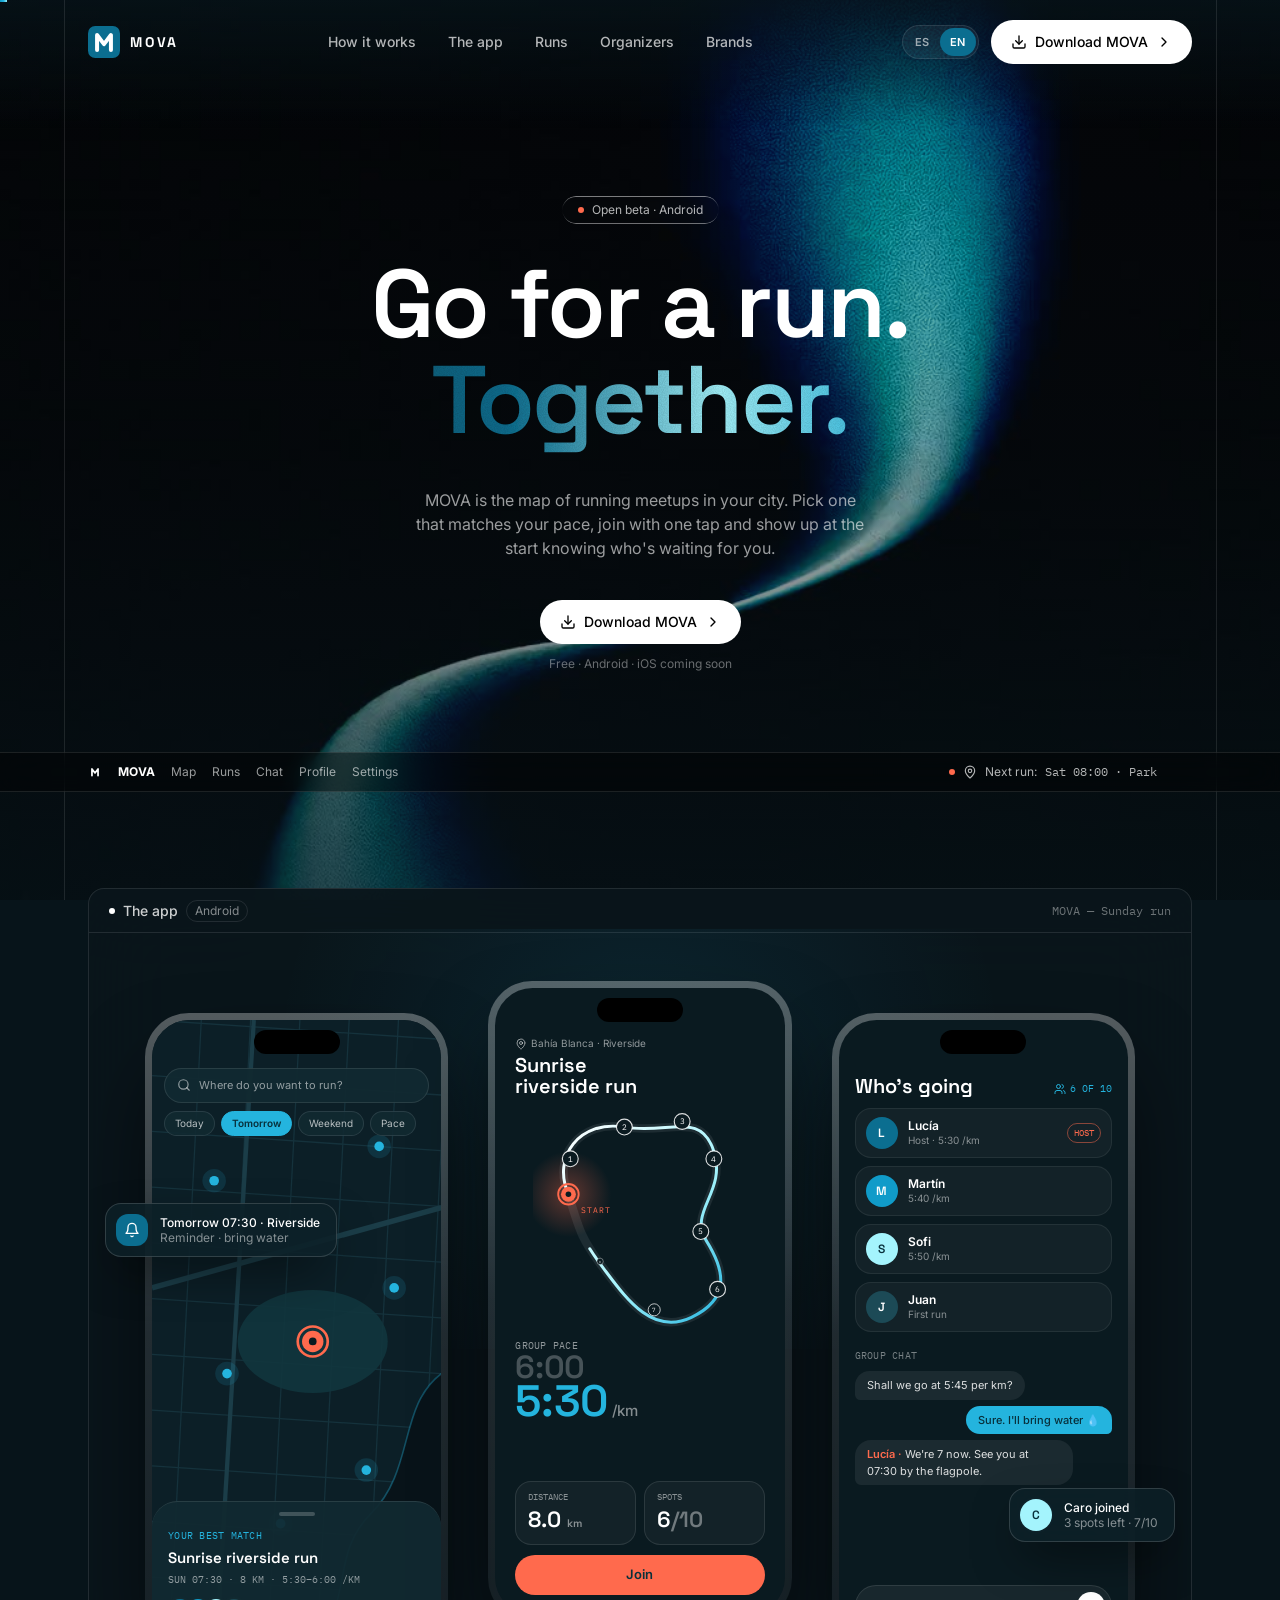
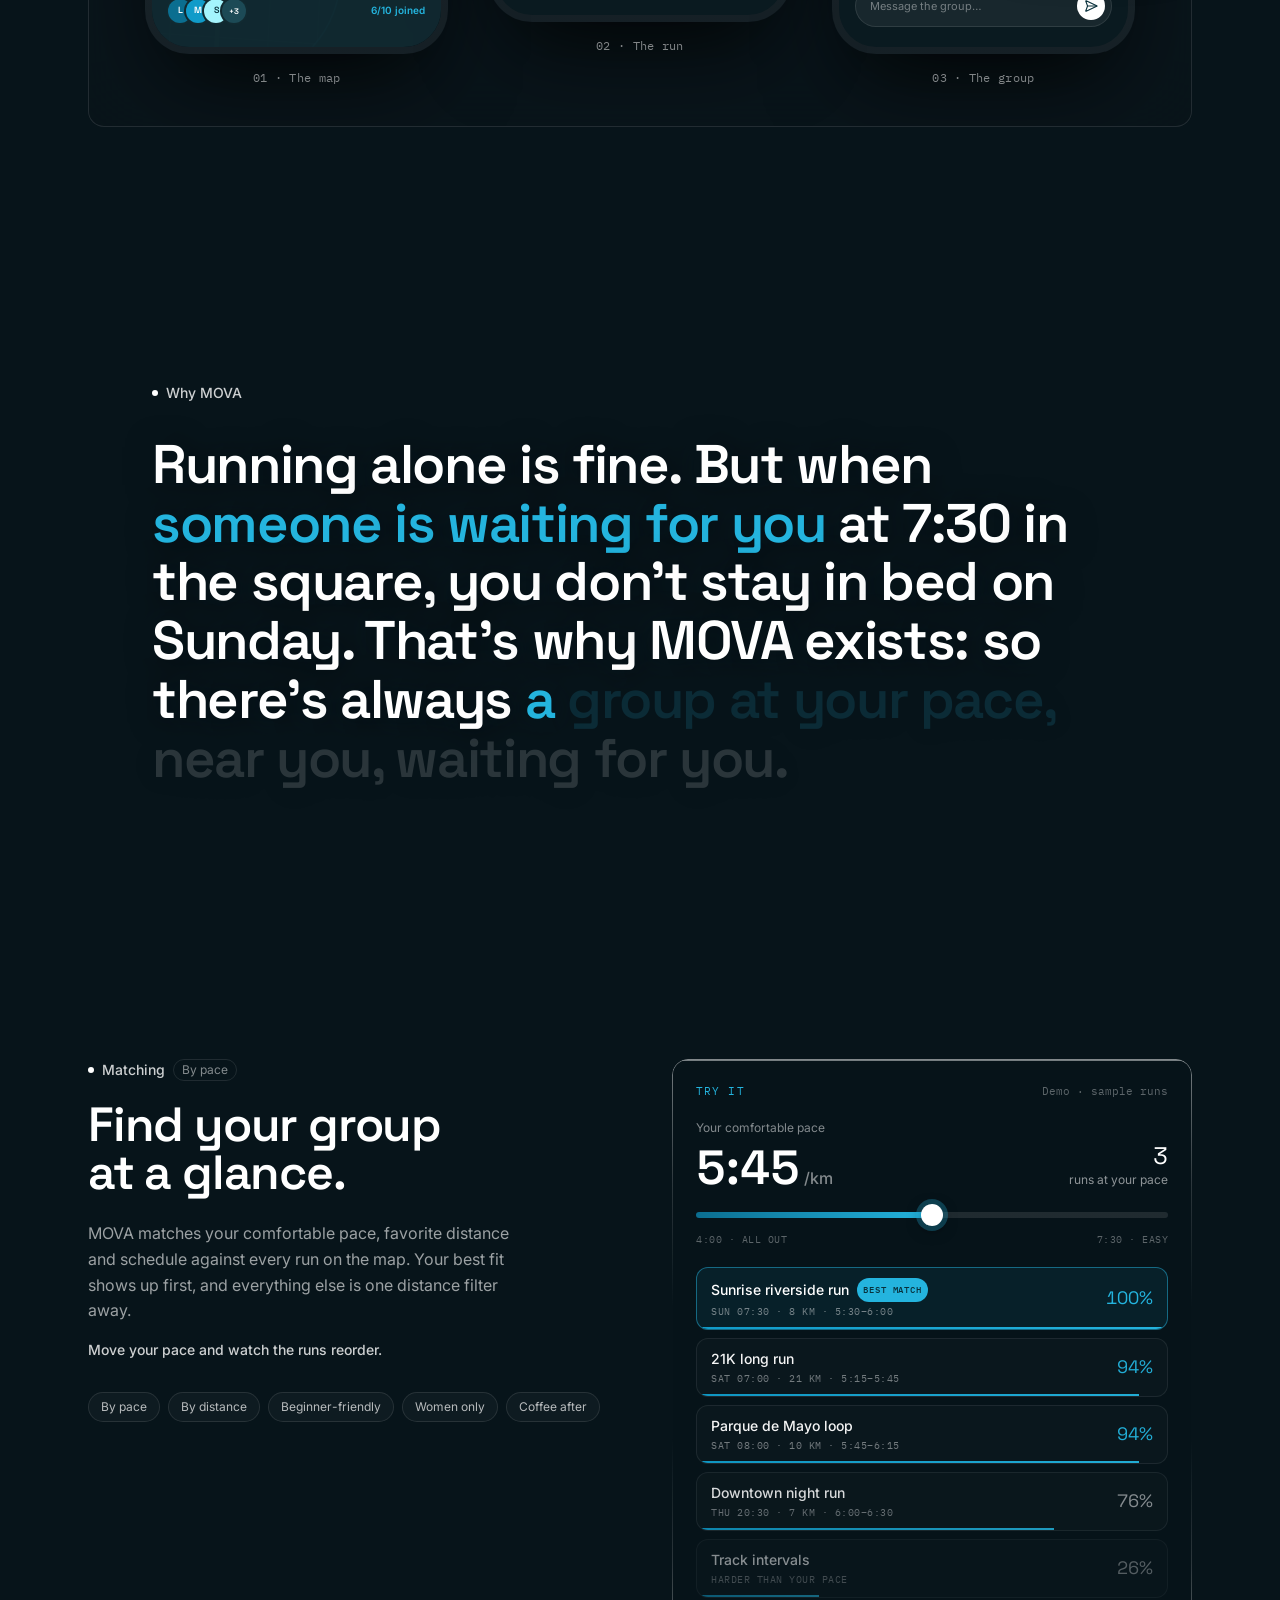
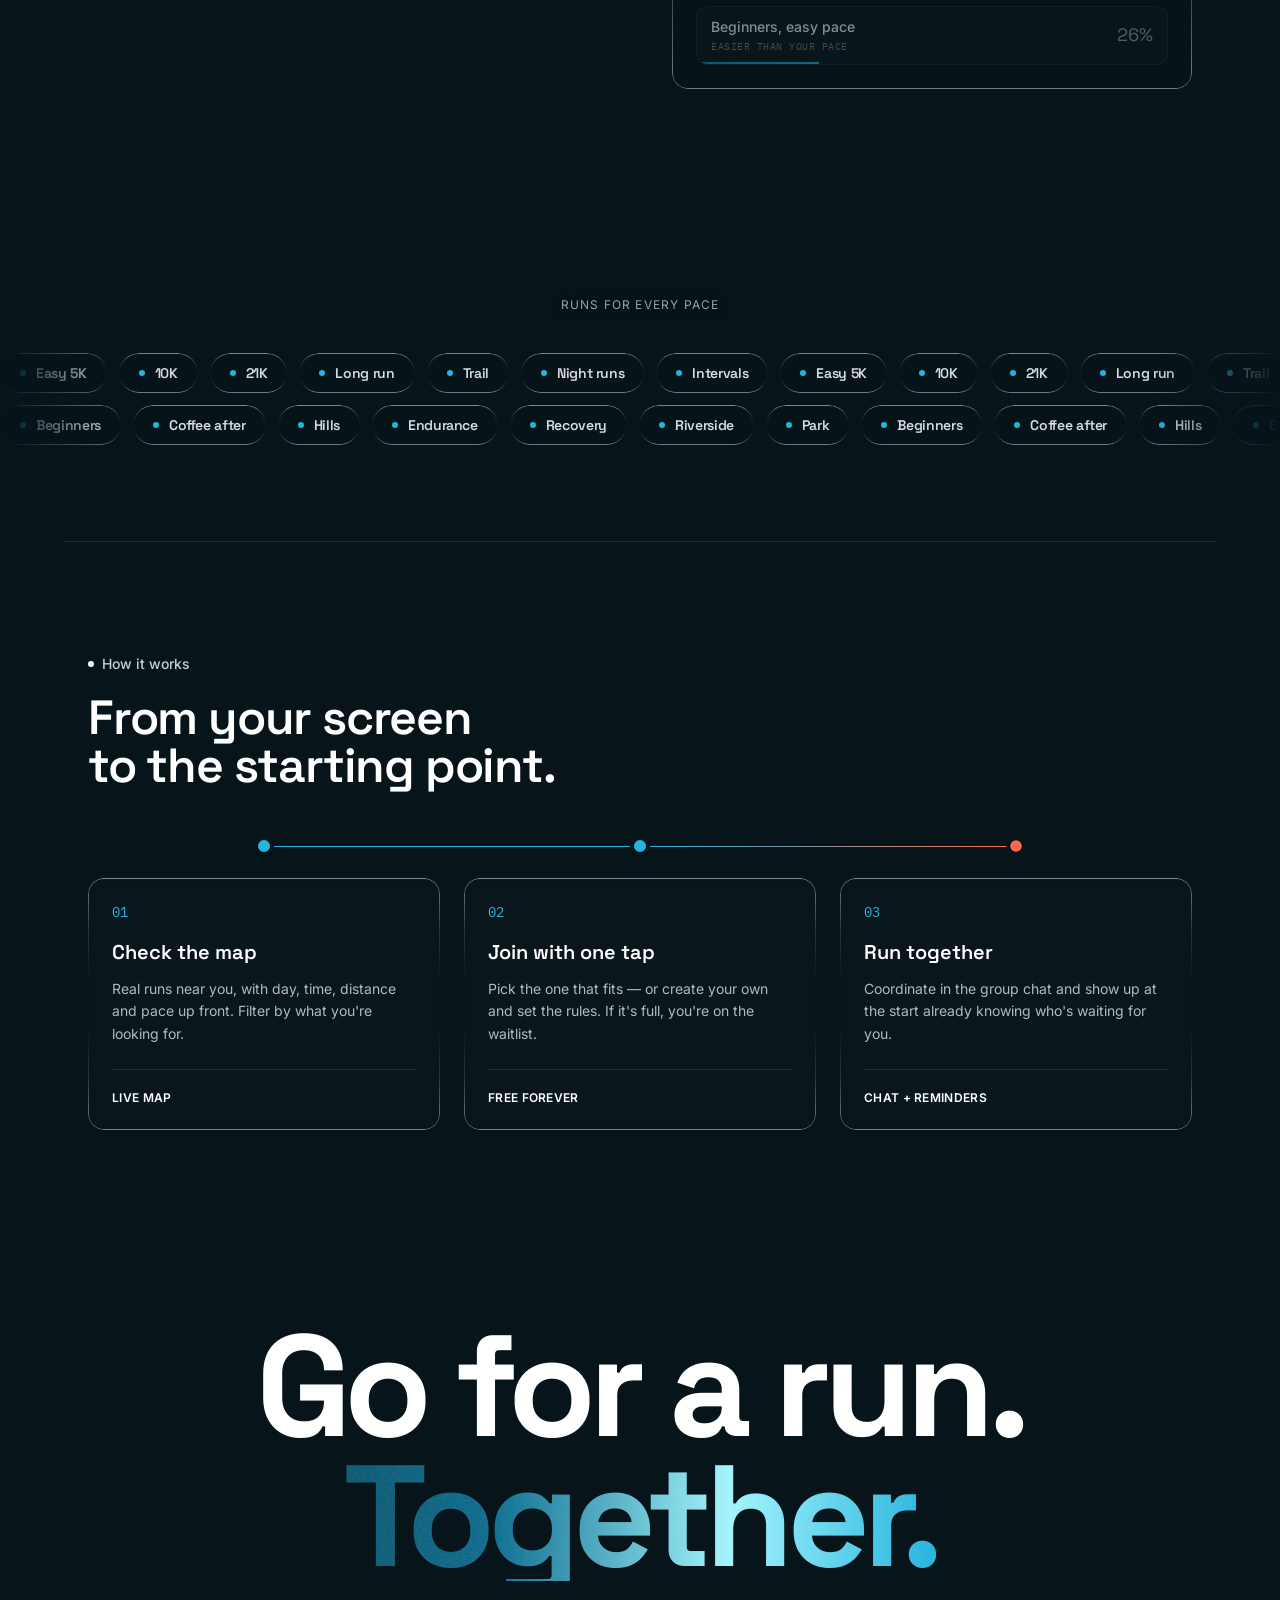
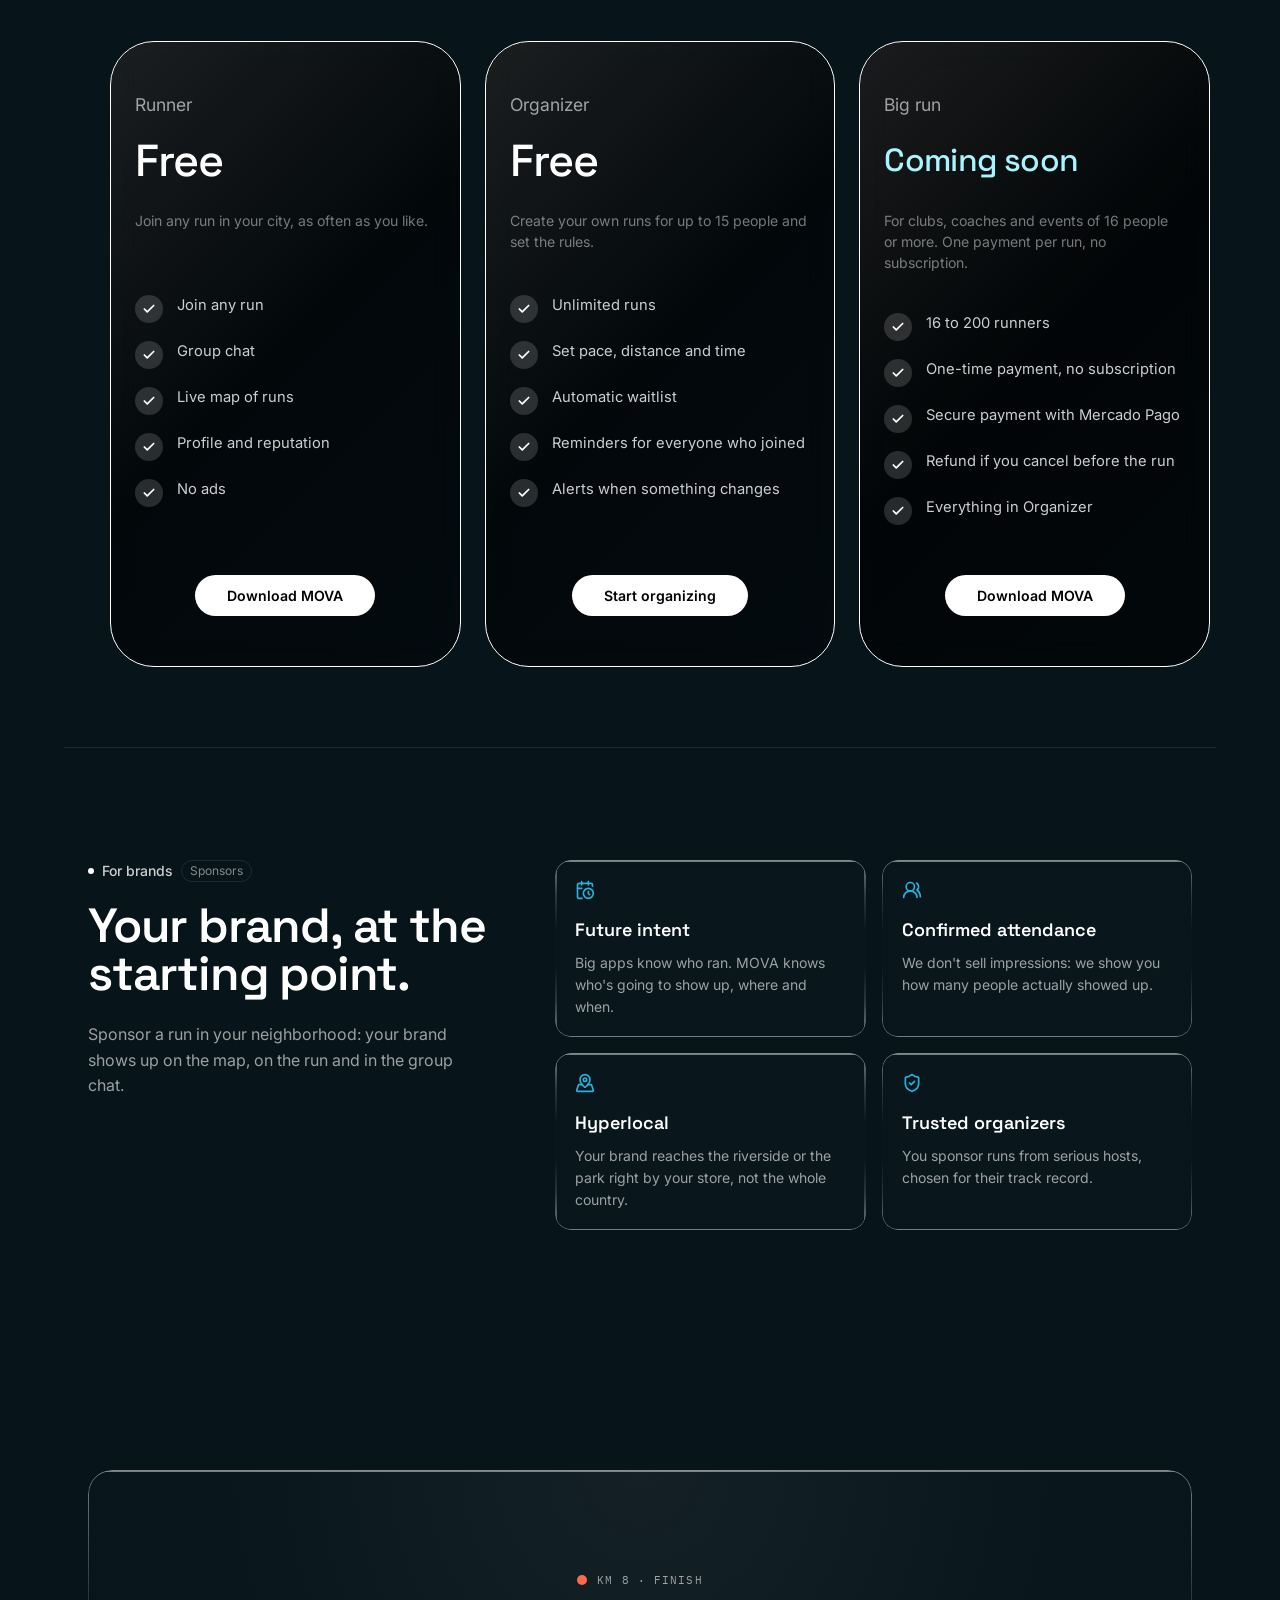
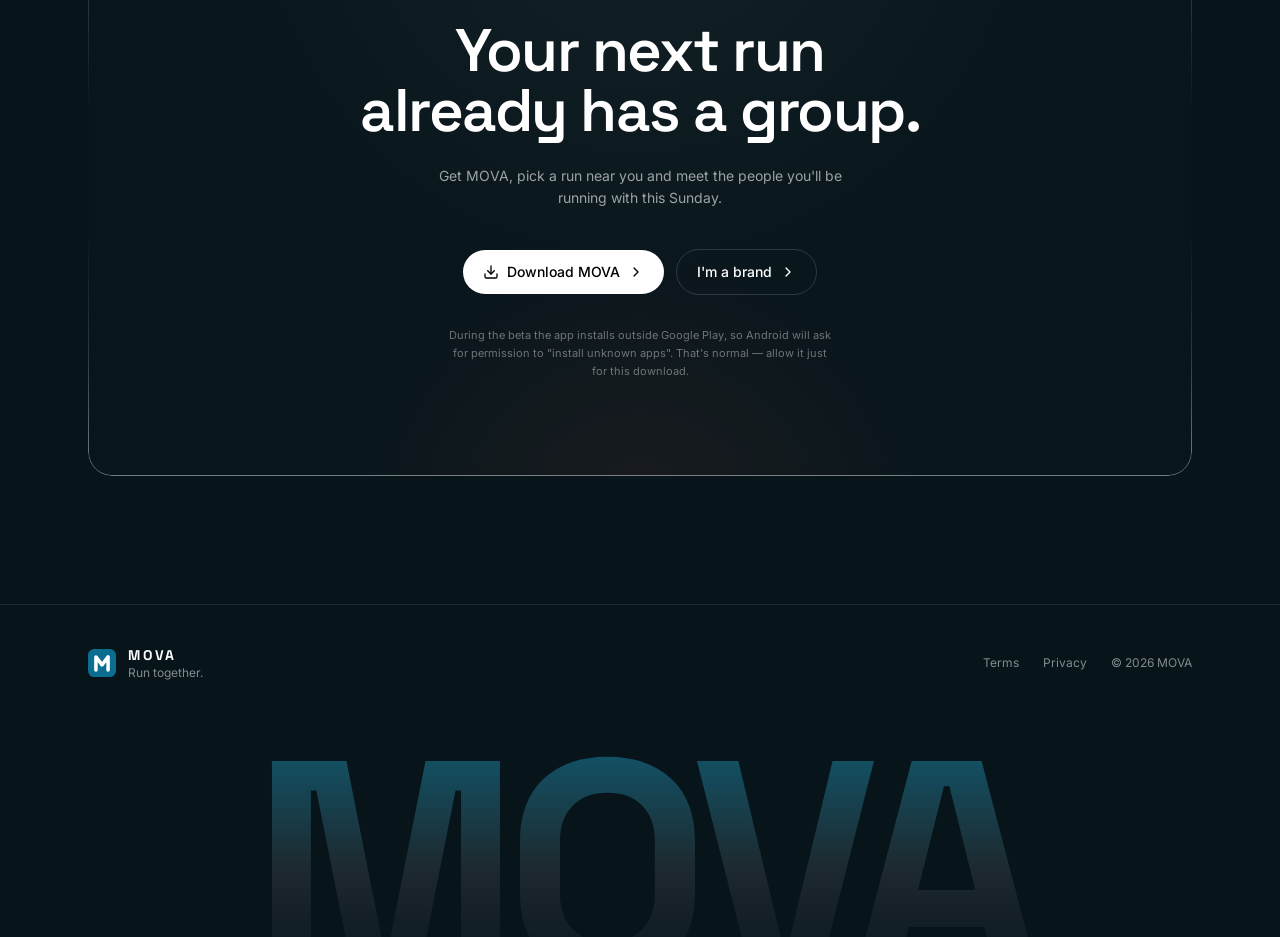
==== commit 13741dc6: "Landing bilingue ES/EN, como la anterior - Detecta el idioma del navegador (ingles si no es espanol)" ====
--- a/index.html
+++ b/index.html
@@ -12,8 +12,8 @@
     <meta property="og:url" content="https://movarun.com" />
     <link rel="canonical" href="https://movarun.com/" />
     <link rel="icon" type="image/svg+xml" href="/favicon.svg" />
-    <script type="module" crossorigin src="/assets/index-CY3eHRag.js"></script>
-    <link rel="stylesheet" crossorigin href="/assets/index-DqO-Skij.css">
+    <script type="module" crossorigin src="/assets/index-Di1Nqvub.js"></script>
+    <link rel="stylesheet" crossorigin href="/assets/index-D5IVuNfK.css">
   </head>
   <body>
     <div id="root"></div>
--- a/assets/index-D5IVuNfK.css
+++ b/assets/index-D5IVuNfK.css
@@ -0,0 +1 @@
+@import"https://fonts.googleapis.com/css2?family=Inter:wght@400;500;600;700;800;900&family=Space+Grotesk:wght@500;600;700&family=IBM+Plex+Mono:wght@400;500&display=swap";*,:before,:after{--tw-border-spacing-x: 0;--tw-border-spacing-y: 0;--tw-translate-x: 0;--tw-translate-y: 0;--tw-rotate: 0;--tw-skew-x: 0;--tw-skew-y: 0;--tw-scale-x: 1;--tw-scale-y: 1;--tw-pan-x: ;--tw-pan-y: ;--tw-pinch-zoom: ;--tw-scroll-snap-strictness: proximity;--tw-gradient-from-position: ;--tw-gradient-via-position: ;--tw-gradient-to-position: ;--tw-ordinal: ;--tw-slashed-zero: ;--tw-numeric-figure: ;--tw-numeric-spacing: ;--tw-numeric-fraction: ;--tw-ring-inset: ;--tw-ring-offset-width: 0px;--tw-ring-offset-color: #fff;--tw-ring-color: rgb(59 130 246 / .5);--tw-ring-offset-shadow: 0 0 #0000;--tw-ring-shadow: 0 0 #0000;--tw-shadow: 0 0 #0000;--tw-shadow-colored: 0 0 #0000;--tw-blur: ;--tw-brightness: ;--tw-contrast: ;--tw-grayscale: ;--tw-hue-rotate: ;--tw-invert: ;--tw-saturate: ;--tw-sepia: ;--tw-drop-shadow: ;--tw-backdrop-blur: ;--tw-backdrop-brightness: ;--tw-backdrop-contrast: ;--tw-backdrop-grayscale: ;--tw-backdrop-hue-rotate: ;--tw-backdrop-invert: ;--tw-backdrop-opacity: ;--tw-backdrop-saturate: ;--tw-backdrop-sepia: ;--tw-contain-size: ;--tw-contain-layout: ;--tw-contain-paint: ;--tw-contain-style: }::backdrop{--tw-border-spacing-x: 0;--tw-border-spacing-y: 0;--tw-translate-x: 0;--tw-translate-y: 0;--tw-rotate: 0;--tw-skew-x: 0;--tw-skew-y: 0;--tw-scale-x: 1;--tw-scale-y: 1;--tw-pan-x: ;--tw-pan-y: ;--tw-pinch-zoom: ;--tw-scroll-snap-strictness: proximity;--tw-gradient-from-position: ;--tw-gradient-via-position: ;--tw-gradient-to-position: ;--tw-ordinal: ;--tw-slashed-zero: ;--tw-numeric-figure: ;--tw-numeric-spacing: ;--tw-numeric-fraction: ;--tw-ring-inset: ;--tw-ring-offset-width: 0px;--tw-ring-offset-color: #fff;--tw-ring-color: rgb(59 130 246 / .5);--tw-ring-offset-shadow: 0 0 #0000;--tw-ring-shadow: 0 0 #0000;--tw-shadow: 0 0 #0000;--tw-shadow-colored: 0 0 #0000;--tw-blur: ;--tw-brightness: ;--tw-contrast: ;--tw-grayscale: ;--tw-hue-rotate: ;--tw-invert: ;--tw-saturate: ;--tw-sepia: ;--tw-drop-shadow: ;--tw-backdrop-blur: ;--tw-backdrop-brightness: ;--tw-backdrop-contrast: ;--tw-backdrop-grayscale: ;--tw-backdrop-hue-rotate: ;--tw-backdrop-invert: ;--tw-backdrop-opacity: ;--tw-backdrop-saturate: ;--tw-backdrop-sepia: ;--tw-contain-size: ;--tw-contain-layout: ;--tw-contain-paint: ;--tw-contain-style: }*,:before,:after{box-sizing:border-box;border-width:0;border-style:solid;border-color:#e5e7eb}:before,:after{--tw-content: ""}html,:host{line-height:1.5;-webkit-text-size-adjust:100%;-moz-tab-size:4;-o-tab-size:4;tab-size:4;font-family:Inter,system-ui,sans-serif;font-feature-settings:normal;font-variation-settings:normal;-webkit-tap-highlight-color:transparent}body{margin:0;line-height:inherit}hr{height:0;color:inherit;border-top-width:1px}abbr:where([title]){-webkit-text-decoration:underline dotted;text-decoration:underline dotted}h1,h2,h3,h4,h5,h6{font-size:inherit;font-weight:inherit}a{color:inherit;text-decoration:inherit}b,strong{font-weight:bolder}code,kbd,samp,pre{font-family:IBM Plex Mono,ui-monospace,monospace;font-feature-settings:normal;font-variation-settings:normal;font-size:1em}small{font-size:80%}sub,sup{font-size:75%;line-height:0;position:relative;vertical-align:baseline}sub{bottom:-.25em}sup{top:-.5em}table{text-indent:0;border-color:inherit;border-collapse:collapse}button,input,optgroup,select,textarea{font-family:inherit;font-feature-settings:inherit;font-variation-settings:inherit;font-size:100%;font-weight:inherit;line-height:inherit;letter-spacing:inherit;color:inherit;margin:0;padding:0}button,select{text-transform:none}button,input:where([type=button]),input:where([type=reset]),input:where([type=submit]){-webkit-appearance:button;background-color:transparent;background-image:none}:-moz-focusring{outline:auto}:-moz-ui-invalid{box-shadow:none}progress{vertical-align:baseline}::-webkit-inner-spin-button,::-webkit-outer-spin-button{height:auto}[type=search]{-webkit-appearance:textfield;outline-offset:-2px}::-webkit-search-decoration{-webkit-appearance:none}::-webkit-file-upload-button{-webkit-appearance:button;font:inherit}summary{display:list-item}blockquote,dl,dd,h1,h2,h3,h4,h5,h6,hr,figure,p,pre{margin:0}fieldset{margin:0;padding:0}legend{padding:0}ol,ul,menu{list-style:none;margin:0;padding:0}dialog{padding:0}textarea{resize:vertical}input::-moz-placeholder,textarea::-moz-placeholder{opacity:1;color:#9ca3af}input::placeholder,textarea::placeholder{opacity:1;color:#9ca3af}button,[role=button]{cursor:pointer}:disabled{cursor:default}img,svg,video,canvas,audio,iframe,embed,object{display:block;vertical-align:middle}img,video{max-width:100%;height:auto}[hidden]:where(:not([hidden=until-found])){display:none}.pointer-events-none{pointer-events:none}.fixed{position:fixed}.absolute{position:absolute}.relative{position:relative}.inset-0{top:0;right:0;bottom:0;left:0}.inset-x-0{left:0;right:0}.inset-x-3{left:.75rem;right:.75rem}.inset-y-0{top:0;bottom:0}.bottom-0{bottom:0}.bottom-\[14vh\]{bottom:14vh}.left-0{left:0}.left-1\/2{left:50%}.left-4{left:1rem}.left-\[calc\(\(100\%_-_3rem\)\/6\)\]{left:calc((100% - 3rem) / 6)}.left-\[calc\(50\%-36rem\)\]{left:calc(50% - 36rem)}.right-4{right:1rem}.right-6{right:1.5rem}.right-\[calc\(\(100\%_-_3rem\)\/6\)\]{right:calc((100% - 3rem) / 6)}.top-0{top:0}.top-1\/2{top:50%}.top-10{top:2.5rem}.top-12{top:3rem}.top-2\.5{top:.625rem}.top-\[14vh\]{top:14vh}.top-\[34\%\]{top:34%}.top-\[70\%\]{top:70%}.top-full{top:100%}.-z-10{z-index:-10}.z-0{z-index:0}.z-10{z-index:10}.z-20{z-index:20}.z-30{z-index:30}.z-50{z-index:50}.z-\[15\]{z-index:15}.z-\[1\]{z-index:1}.z-\[5\]{z-index:5}.-m-4{margin:-1rem}.mx-auto{margin-left:auto;margin-right:auto}.mb-12{margin-bottom:3rem}.mb-3{margin-bottom:.75rem}.mb-6{margin-bottom:1.5rem}.mb-8{margin-bottom:2rem}.ml-1{margin-left:.25rem}.mt-0\.5{margin-top:.125rem}.mt-1{margin-top:.25rem}.mt-10{margin-top:2.5rem}.mt-2{margin-top:.5rem}.mt-2\.5{margin-top:.625rem}.mt-3{margin-top:.75rem}.mt-4{margin-top:1rem}.mt-5{margin-top:1.25rem}.mt-6{margin-top:1.5rem}.mt-8{margin-top:2rem}.mt-auto{margin-top:auto}.block{display:block}.inline-block{display:inline-block}.flex{display:flex}.inline-flex{display:inline-flex}.grid{display:grid}.hidden{display:none}.aspect-\[9\/19\.5\]{aspect-ratio:9/19.5}.h-1{height:.25rem}.h-1\.5{height:.375rem}.h-10{height:2.5rem}.h-11{height:2.75rem}.h-2{height:.5rem}.h-2\.5{height:.625rem}.h-3{height:.75rem}.h-3\.5{height:.875rem}.h-32{height:8rem}.h-4{height:1rem}.h-5{height:1.25rem}.h-6{height:1.5rem}.h-7{height:1.75rem}.h-8{height:2rem}.h-\[24px\]{height:24px}.h-\[2px\]{height:2px}.h-\[420px\]{height:420px}.h-full{height:100%}.h-px{height:1px}.min-h-screen{min-height:100vh}.w-1\.5{width:.375rem}.w-10{width:2.5rem}.w-2{width:.5rem}.w-2\.5{width:.625rem}.w-3{width:.75rem}.w-3\.5{width:.875rem}.w-4{width:1rem}.w-5{width:1.25rem}.w-6{width:1.5rem}.w-7{width:1.75rem}.w-8{width:2rem}.w-9{width:2.25rem}.w-\[21ch\]{width:21ch}.w-\[248px\]{width:248px}.w-\[86\%\]{width:86%}.w-\[86px\]{width:86px}.w-full{width:100%}.w-px{width:1px}.min-w-0{min-width:0px}.max-w-5xl{max-width:64rem}.max-w-6xl{max-width:72rem}.max-w-\[80\%\]{max-width:80%}.max-w-\[85\%\]{max-width:85%}.max-w-md{max-width:28rem}.max-w-sm{max-width:24rem}.flex-1{flex:1 1 0%}.shrink-0{flex-shrink:0}.origin-left{transform-origin:left}.origin-top{transform-origin:top}.-translate-x-1\/2{--tw-translate-x: -50%;transform:translate(var(--tw-translate-x),var(--tw-translate-y)) rotate(var(--tw-rotate)) skew(var(--tw-skew-x)) skewY(var(--tw-skew-y)) scaleX(var(--tw-scale-x)) scaleY(var(--tw-scale-y))}.-translate-x-\[calc\(50\%\+36rem\)\]{--tw-translate-x: calc((50% + 36rem)*-1) ;transform:translate(var(--tw-translate-x),var(--tw-translate-y)) rotate(var(--tw-rotate)) skew(var(--tw-skew-x)) skewY(var(--tw-skew-y)) scaleX(var(--tw-scale-x)) scaleY(var(--tw-scale-y))}.-translate-y-1\/2{--tw-translate-y: -50%;transform:translate(var(--tw-translate-x),var(--tw-translate-y)) rotate(var(--tw-rotate)) skew(var(--tw-skew-x)) skewY(var(--tw-skew-y)) scaleX(var(--tw-scale-x)) scaleY(var(--tw-scale-y))}.translate-x-\[calc\(-50\%\+36rem\)\]{--tw-translate-x: calc(-50% + 36rem) ;transform:translate(var(--tw-translate-x),var(--tw-translate-y)) rotate(var(--tw-rotate)) skew(var(--tw-skew-x)) skewY(var(--tw-skew-y)) scaleX(var(--tw-scale-x)) scaleY(var(--tw-scale-y))}.transform{transform:translate(var(--tw-translate-x),var(--tw-translate-y)) rotate(var(--tw-rotate)) skew(var(--tw-skew-x)) skewY(var(--tw-skew-y)) scaleX(var(--tw-scale-x)) scaleY(var(--tw-scale-y))}.select-none{-webkit-user-select:none;-moz-user-select:none;user-select:none}.resize{resize:both}.snap-x{scroll-snap-type:x var(--tw-scroll-snap-strictness)}.snap-mandatory{--tw-scroll-snap-strictness: mandatory}.snap-center{scroll-snap-align:center}.grid-cols-2{grid-template-columns:repeat(2,minmax(0,1fr))}.grid-cols-3{grid-template-columns:repeat(3,minmax(0,1fr))}.flex-col{flex-direction:column}.flex-wrap{flex-wrap:wrap}.items-start{align-items:flex-start}.items-end{align-items:flex-end}.items-center{align-items:center}.justify-center{justify-content:center}.justify-between{justify-content:space-between}.gap-1{gap:.25rem}.gap-1\.5{gap:.375rem}.gap-10{gap:2.5rem}.gap-2{gap:.5rem}.gap-2\.5{gap:.625rem}.gap-3{gap:.75rem}.gap-4{gap:1rem}.gap-6{gap:1.5rem}.gap-8{gap:2rem}.-space-x-1\.5>:not([hidden])~:not([hidden]){--tw-space-x-reverse: 0;margin-right:calc(-.375rem * var(--tw-space-x-reverse));margin-left:calc(-.375rem * calc(1 - var(--tw-space-x-reverse)))}.space-y-2>:not([hidden])~:not([hidden]){--tw-space-y-reverse: 0;margin-top:calc(.5rem * calc(1 - var(--tw-space-y-reverse)));margin-bottom:calc(.5rem * var(--tw-space-y-reverse))}.self-start{align-self:flex-start}.self-end{align-self:flex-end}.overflow-hidden{overflow:hidden}.overflow-x-auto{overflow-x:auto}.overflow-x-hidden{overflow-x:hidden}.truncate{overflow:hidden;text-overflow:ellipsis;white-space:nowrap}.whitespace-nowrap{white-space:nowrap}.rounded-2xl{border-radius:1rem}.rounded-3xl{border-radius:1.5rem}.rounded-\[2\.35rem\]{border-radius:2.35rem}.rounded-\[2\.75rem\]{border-radius:2.75rem}.rounded-full{border-radius:9999px}.rounded-xl{border-radius:.75rem}.rounded-t-\[1\.6rem\]{border-top-left-radius:1.6rem;border-top-right-radius:1.6rem}.rounded-bl-md{border-bottom-left-radius:.375rem}.rounded-br-md{border-bottom-right-radius:.375rem}.border{border-width:1px}.border-b{border-bottom-width:1px}.border-t{border-top-width:1px}.border-brand{--tw-border-opacity: 1;border-color:rgb(36 180 222 / var(--tw-border-opacity, 1))}.border-brand\/50{border-color:#24b4de80}.border-coral{--tw-border-opacity: 1;border-color:rgb(255 106 77 / var(--tw-border-opacity, 1))}.border-coral\/50{border-color:#ff6a4d80}.border-white\/10{border-color:#ffffff1a}.border-white\/15{border-color:#ffffff26}.border-white\/30{border-color:#ffffff4d}.border-white\/\[0\.07\]{border-color:#ffffff12}.border-white\/\[0\.08\]{border-color:#ffffff14}.bg-\[\#07141a\]\/90{background-color:#07141ae6}.bg-\[\#0a1a20\]{--tw-bg-opacity: 1;background-color:rgb(10 26 32 / var(--tw-bg-opacity, 1))}.bg-\[\#0b161b\]\/90{background-color:#0b161be6}.bg-\[\#0d2129\]\/80{background-color:#0d2129cc}.bg-\[\#112a31\]\/90{background-color:#112a31e6}.bg-\[\#112a31\]\/95{background-color:#112a31f2}.bg-black{--tw-bg-opacity: 1;background-color:rgb(0 0 0 / var(--tw-bg-opacity, 1))}.bg-black\/40{background-color:#0006}.bg-brand{--tw-bg-opacity: 1;background-color:rgb(36 180 222 / var(--tw-bg-opacity, 1))}.bg-brand\/\[0\.08\]{background-color:#24b4de14}.bg-coral{--tw-bg-opacity: 1;background-color:rgb(255 106 77 / var(--tw-bg-opacity, 1))}.bg-ground{--tw-bg-opacity: 1;background-color:rgb(7 20 26 / var(--tw-bg-opacity, 1))}.bg-petroleo{--tw-bg-opacity: 1;background-color:rgb(11 110 144 / var(--tw-bg-opacity, 1))}.bg-white{--tw-bg-opacity: 1;background-color:rgb(255 255 255 / var(--tw-bg-opacity, 1))}.bg-white\/10{background-color:#ffffff1a}.bg-white\/20{background-color:#fff3}.bg-white\/5{background-color:#ffffff0d}.bg-white\/\[0\.02\]{background-color:#ffffff05}.bg-white\/\[0\.03\]{background-color:#ffffff08}.bg-white\/\[0\.04\]{background-color:#ffffff0a}.bg-white\/\[0\.06\]{background-color:#ffffff0f}.bg-white\/\[0\.07\]{background-color:#ffffff12}.bg-gradient-to-b{background-image:linear-gradient(to bottom,var(--tw-gradient-stops))}.bg-gradient-to-r{background-image:linear-gradient(to right,var(--tw-gradient-stops))}.from-\[\#07141a\]\/20{--tw-gradient-from: rgb(7 20 26 / .2) var(--tw-gradient-from-position);--tw-gradient-to: rgb(7 20 26 / 0) var(--tw-gradient-to-position);--tw-gradient-stops: var(--tw-gradient-from), var(--tw-gradient-to)}.from-\[\#07141a\]\/80{--tw-gradient-from: rgb(7 20 26 / .8) var(--tw-gradient-from-position);--tw-gradient-to: rgb(7 20 26 / 0) var(--tw-gradient-to-position);--tw-gradient-stops: var(--tw-gradient-from), var(--tw-gradient-to)}.from-\[\#24B4DE\]\/40{--tw-gradient-from: rgb(36 180 222 / .4) var(--tw-gradient-from-position);--tw-gradient-to: rgb(36 180 222 / 0) var(--tw-gradient-to-position);--tw-gradient-stops: var(--tw-gradient-from), var(--tw-gradient-to)}.from-\[\#A4F4FD\]{--tw-gradient-from: #A4F4FD var(--tw-gradient-from-position);--tw-gradient-to: rgb(164 244 253 / 0) var(--tw-gradient-to-position);--tw-gradient-stops: var(--tw-gradient-from), var(--tw-gradient-to)}.from-brand{--tw-gradient-from: #24B4DE var(--tw-gradient-from-position);--tw-gradient-to: rgb(36 180 222 / 0) var(--tw-gradient-to-position);--tw-gradient-stops: var(--tw-gradient-from), var(--tw-gradient-to)}.from-oceano{--tw-gradient-from: #109BC9 var(--tw-gradient-from-position);--tw-gradient-to: rgb(16 155 201 / 0) var(--tw-gradient-to-position);--tw-gradient-stops: var(--tw-gradient-from), var(--tw-gradient-to)}.from-white\/30{--tw-gradient-from: rgb(255 255 255 / .3) var(--tw-gradient-from-position);--tw-gradient-to: rgb(255 255 255 / 0) var(--tw-gradient-to-position);--tw-gradient-stops: var(--tw-gradient-from), var(--tw-gradient-to)}.via-\[\#07141a\]\/35{--tw-gradient-to: rgb(7 20 26 / 0) var(--tw-gradient-to-position);--tw-gradient-stops: var(--tw-gradient-from), rgb(7 20 26 / .35) var(--tw-gradient-via-position), var(--tw-gradient-to)}.via-brand{--tw-gradient-to: rgb(36 180 222 / 0) var(--tw-gradient-to-position);--tw-gradient-stops: var(--tw-gradient-from), #24B4DE var(--tw-gradient-via-position), var(--tw-gradient-to)}.via-white\/10{--tw-gradient-to: rgb(255 255 255 / 0) var(--tw-gradient-to-position);--tw-gradient-stops: var(--tw-gradient-from), rgb(255 255 255 / .1) var(--tw-gradient-via-position), var(--tw-gradient-to)}.via-white\/\[0\.09\]{--tw-gradient-to: rgb(255 255 255 / 0) var(--tw-gradient-to-position);--tw-gradient-stops: var(--tw-gradient-from), rgb(255 255 255 / .09) var(--tw-gradient-via-position), var(--tw-gradient-to)}.to-\[\#07141a\]\/75{--tw-gradient-to: rgb(7 20 26 / .75) var(--tw-gradient-to-position)}.to-\[\#A4F4FD\]{--tw-gradient-to: #A4F4FD var(--tw-gradient-to-position)}.to-brand{--tw-gradient-to: #24B4DE var(--tw-gradient-to-position)}.to-coral{--tw-gradient-to: #FF6A4D var(--tw-gradient-to-position)}.to-oceano{--tw-gradient-to: #109BC9 var(--tw-gradient-to-position)}.to-transparent{--tw-gradient-to: transparent var(--tw-gradient-to-position)}.to-white\/5{--tw-gradient-to: rgb(255 255 255 / .05) var(--tw-gradient-to-position)}.bg-clip-text{-webkit-background-clip:text;background-clip:text}.object-cover{-o-object-fit:cover;object-fit:cover}.p-0\.5{padding:.125rem}.p-2{padding:.5rem}.p-3{padding:.75rem}.p-4{padding:1rem}.p-5{padding:1.25rem}.p-6{padding:1.5rem}.p-\[7px\]{padding:7px}.px-1\.5{padding-left:.375rem;padding-right:.375rem}.px-2{padding-left:.5rem;padding-right:.5rem}.px-2\.5{padding-left:.625rem;padding-right:.625rem}.px-3{padding-left:.75rem;padding-right:.75rem}.px-3\.5{padding-left:.875rem;padding-right:.875rem}.px-4{padding-left:1rem;padding-right:1rem}.px-5{padding-left:1.25rem;padding-right:1.25rem}.px-6{padding-left:1.5rem;padding-right:1.5rem}.px-8{padding-left:2rem;padding-right:2rem}.py-0\.5{padding-top:.125rem;padding-bottom:.125rem}.py-1{padding-top:.25rem;padding-bottom:.25rem}.py-1\.5{padding-top:.375rem;padding-bottom:.375rem}.py-16{padding-top:4rem;padding-bottom:4rem}.py-2{padding-top:.5rem;padding-bottom:.5rem}.py-2\.5{padding-top:.625rem;padding-bottom:.625rem}.py-20{padding-top:5rem;padding-bottom:5rem}.py-24{padding-top:6rem;padding-bottom:6rem}.py-3{padding-top:.75rem;padding-bottom:.75rem}.py-5{padding-top:1.25rem;padding-bottom:1.25rem}.pb-1{padding-bottom:.25rem}.pb-10{padding-bottom:2.5rem}.pb-2{padding-bottom:.5rem}.pb-20{padding-bottom:5rem}.pb-5{padding-bottom:1.25rem}.pb-6{padding-bottom:1.5rem}.pb-\[34vw\]{padding-bottom:34vw}.pl-2\.5{padding-left:.625rem}.pl-3\.5{padding-left:.875rem}.pr-1\.5{padding-right:.375rem}.pr-4{padding-right:1rem}.pt-10{padding-top:2.5rem}.pt-12{padding-top:3rem}.pt-14{padding-top:3.5rem}.pt-16{padding-top:4rem}.pt-2\.5{padding-top:.625rem}.pt-3{padding-top:.75rem}.pt-5{padding-top:1.25rem}.text-center{text-align:center}.text-right{text-align:right}.font-display{font-family:Space Grotesk,Inter,system-ui,sans-serif}.font-mono{font-family:IBM Plex Mono,ui-monospace,monospace}.font-sans{font-family:Inter,system-ui,sans-serif}.text-2xl{font-size:1.5rem;line-height:2rem}.text-3xl{font-size:1.875rem;line-height:2.25rem}.text-4xl{font-size:2.25rem;line-height:2.5rem}.text-5xl{font-size:3rem;line-height:1}.text-\[10px\]{font-size:10px}.text-\[11px\]{font-size:11px}.text-\[12px\]{font-size:12px}.text-\[13px\]{font-size:13px}.text-\[15px\]{font-size:15px}.text-\[20px\]{font-size:20px}.text-\[22px\]{font-size:22px}.text-\[2rem\]{font-size:2rem}.text-\[30vw\]{font-size:30vw}.text-\[32px\]{font-size:32px}.text-\[44px\]{font-size:44px}.text-\[8px\]{font-size:8px}.text-\[9px\]{font-size:9px}.text-base{font-size:1rem;line-height:1.5rem}.text-lg{font-size:1.125rem;line-height:1.75rem}.text-sm{font-size:.875rem;line-height:1.25rem}.text-xl{font-size:1.25rem;line-height:1.75rem}.text-xs{font-size:.75rem;line-height:1rem}.font-bold{font-weight:700}.font-medium{font-weight:500}.font-semibold{font-weight:600}.uppercase{text-transform:uppercase}.tabular-nums{--tw-numeric-spacing: tabular-nums;font-variant-numeric:var(--tw-ordinal) var(--tw-slashed-zero) var(--tw-numeric-figure) var(--tw-numeric-spacing) var(--tw-numeric-fraction)}.leading-4{line-height:1rem}.leading-\[0\.8\]{line-height:.8}.leading-\[0\.9\]{line-height:.9}.leading-\[1\.02\]{line-height:1.02}.leading-\[1\.05\]{line-height:1.05}.leading-\[1\.12\]{line-height:1.12}.leading-\[1\.55\]{line-height:1.55}.leading-\[1\.5\]{line-height:1.5}.leading-\[1\.6\]{line-height:1.6}.leading-none{line-height:1}.leading-tight{line-height:1.25}.tracking-\[-0\.05em\]{letter-spacing:-.05em}.tracking-\[0\.2em\]{letter-spacing:.2em}.tracking-tight{letter-spacing:-.025em}.tracking-wide{letter-spacing:.025em}.tracking-wider{letter-spacing:.05em}.tracking-widest{letter-spacing:.1em}.text-black{--tw-text-opacity: 1;color:rgb(0 0 0 / var(--tw-text-opacity, 1))}.text-brand{--tw-text-opacity: 1;color:rgb(36 180 222 / var(--tw-text-opacity, 1))}.text-coral{--tw-text-opacity: 1;color:rgb(255 106 77 / var(--tw-text-opacity, 1))}.text-ink{--tw-text-opacity: 1;color:rgb(8 48 59 / var(--tw-text-opacity, 1))}.text-transparent{color:transparent}.text-white{--tw-text-opacity: 1;color:rgb(255 255 255 / var(--tw-text-opacity, 1))}.text-white\/0{color:#fff0}.text-white\/25{color:#ffffff40}.text-white\/35{color:#ffffff59}.text-white\/40{color:#fff6}.text-white\/45{color:#ffffff73}.text-white\/50{color:#ffffff80}.text-white\/55{color:#ffffff8c}.text-white\/60{color:#fff9}.text-white\/70{color:#ffffffb3}.text-white\/80{color:#fffc}.text-white\/85{color:#ffffffd9}.opacity-30{opacity:.3}.opacity-40{opacity:.4}.opacity-60{opacity:.6}.shadow-2xl{--tw-shadow: 0 25px 50px -12px rgb(0 0 0 / .25);--tw-shadow-colored: 0 25px 50px -12px var(--tw-shadow-color);box-shadow:var(--tw-ring-offset-shadow, 0 0 #0000),var(--tw-ring-shadow, 0 0 #0000),var(--tw-shadow)}.shadow-\[0_0_0_4px_rgba\(255\,106\,77\,0\.25\)\,0_0_18px_rgba\(255\,106\,77\,0\.9\)\]{--tw-shadow: 0 0 0 4px rgba(255,106,77,.25),0 0 18px rgba(255,106,77,.9);--tw-shadow-colored: 0 0 0 4px var(--tw-shadow-color), 0 0 18px var(--tw-shadow-color);box-shadow:var(--tw-ring-offset-shadow, 0 0 #0000),var(--tw-ring-shadow, 0 0 #0000),var(--tw-shadow)}.shadow-\[0_0_0_4px_rgba\(36\,180\,222\,0\.25\)\,0_0_18px_rgba\(36\,180\,222\,0\.9\)\]{--tw-shadow: 0 0 0 4px rgba(36,180,222,.25),0 0 18px rgba(36,180,222,.9);--tw-shadow-colored: 0 0 0 4px var(--tw-shadow-color), 0 0 18px var(--tw-shadow-color);box-shadow:var(--tw-ring-offset-shadow, 0 0 #0000),var(--tw-ring-shadow, 0 0 #0000),var(--tw-shadow)}.shadow-\[0_20px_50px_-15px_rgba\(0\,0\,0\,0\.8\)\]{--tw-shadow: 0 20px 50px -15px rgba(0,0,0,.8);--tw-shadow-colored: 0 20px 50px -15px var(--tw-shadow-color);box-shadow:var(--tw-ring-offset-shadow, 0 0 #0000),var(--tw-ring-shadow, 0 0 #0000),var(--tw-shadow)}.shadow-\[0_40px_90px_-25px_rgba\(0\,0\,0\,0\.9\)\]{--tw-shadow: 0 40px 90px -25px rgba(0,0,0,.9);--tw-shadow-colored: 0 40px 90px -25px var(--tw-shadow-color);box-shadow:var(--tw-ring-offset-shadow, 0 0 #0000),var(--tw-ring-shadow, 0 0 #0000),var(--tw-shadow)}.ring{--tw-ring-offset-shadow: var(--tw-ring-inset) 0 0 0 var(--tw-ring-offset-width) var(--tw-ring-offset-color);--tw-ring-shadow: var(--tw-ring-inset) 0 0 0 calc(3px + var(--tw-ring-offset-width)) var(--tw-ring-color);box-shadow:var(--tw-ring-offset-shadow),var(--tw-ring-shadow),var(--tw-shadow, 0 0 #0000)}.ring-2{--tw-ring-offset-shadow: var(--tw-ring-inset) 0 0 0 var(--tw-ring-offset-width) var(--tw-ring-offset-color);--tw-ring-shadow: var(--tw-ring-inset) 0 0 0 calc(2px + var(--tw-ring-offset-width)) var(--tw-ring-color);box-shadow:var(--tw-ring-offset-shadow),var(--tw-ring-shadow),var(--tw-shadow, 0 0 #0000)}.ring-4{--tw-ring-offset-shadow: var(--tw-ring-inset) 0 0 0 var(--tw-ring-offset-width) var(--tw-ring-offset-color);--tw-ring-shadow: var(--tw-ring-inset) 0 0 0 calc(4px + var(--tw-ring-offset-width)) var(--tw-ring-color);box-shadow:var(--tw-ring-offset-shadow),var(--tw-ring-shadow),var(--tw-shadow, 0 0 #0000)}.ring-\[\#0a1a20\]{--tw-ring-opacity: 1;--tw-ring-color: rgb(10 26 32 / var(--tw-ring-opacity, 1))}.ring-\[\#0d2129\]{--tw-ring-opacity: 1;--tw-ring-color: rgb(13 33 41 / var(--tw-ring-opacity, 1))}.ring-\[\#112a31\]{--tw-ring-opacity: 1;--tw-ring-color: rgb(17 42 49 / var(--tw-ring-opacity, 1))}.ring-ground{--tw-ring-opacity: 1;--tw-ring-color: rgb(7 20 26 / var(--tw-ring-opacity, 1))}.ring-transparent{--tw-ring-color: transparent}.blur{--tw-blur: blur(8px);filter:var(--tw-blur) var(--tw-brightness) var(--tw-contrast) var(--tw-grayscale) var(--tw-hue-rotate) var(--tw-invert) var(--tw-saturate) var(--tw-sepia) var(--tw-drop-shadow)}.filter{filter:var(--tw-blur) var(--tw-brightness) var(--tw-contrast) var(--tw-grayscale) var(--tw-hue-rotate) var(--tw-invert) var(--tw-saturate) var(--tw-sepia) var(--tw-drop-shadow)}.backdrop-blur-2xl{--tw-backdrop-blur: blur(40px);-webkit-backdrop-filter:var(--tw-backdrop-blur) var(--tw-backdrop-brightness) var(--tw-backdrop-contrast) var(--tw-backdrop-grayscale) var(--tw-backdrop-hue-rotate) var(--tw-backdrop-invert) var(--tw-backdrop-opacity) var(--tw-backdrop-saturate) var(--tw-backdrop-sepia);backdrop-filter:var(--tw-backdrop-blur) var(--tw-backdrop-brightness) var(--tw-backdrop-contrast) var(--tw-backdrop-grayscale) var(--tw-backdrop-hue-rotate) var(--tw-backdrop-invert) var(--tw-backdrop-opacity) var(--tw-backdrop-saturate) var(--tw-backdrop-sepia)}.backdrop-blur-md{--tw-backdrop-blur: blur(12px);-webkit-backdrop-filter:var(--tw-backdrop-blur) var(--tw-backdrop-brightness) var(--tw-backdrop-contrast) var(--tw-backdrop-grayscale) var(--tw-backdrop-hue-rotate) var(--tw-backdrop-invert) var(--tw-backdrop-opacity) var(--tw-backdrop-saturate) var(--tw-backdrop-sepia);backdrop-filter:var(--tw-backdrop-blur) var(--tw-backdrop-brightness) var(--tw-backdrop-contrast) var(--tw-backdrop-grayscale) var(--tw-backdrop-hue-rotate) var(--tw-backdrop-invert) var(--tw-backdrop-opacity) var(--tw-backdrop-saturate) var(--tw-backdrop-sepia)}.backdrop-blur-xl{--tw-backdrop-blur: blur(24px);-webkit-backdrop-filter:var(--tw-backdrop-blur) var(--tw-backdrop-brightness) var(--tw-backdrop-contrast) var(--tw-backdrop-grayscale) var(--tw-backdrop-hue-rotate) var(--tw-backdrop-invert) var(--tw-backdrop-opacity) var(--tw-backdrop-saturate) var(--tw-backdrop-sepia);backdrop-filter:var(--tw-backdrop-blur) var(--tw-backdrop-brightness) var(--tw-backdrop-contrast) var(--tw-backdrop-grayscale) var(--tw-backdrop-hue-rotate) var(--tw-backdrop-invert) var(--tw-backdrop-opacity) var(--tw-backdrop-saturate) var(--tw-backdrop-sepia)}.transition{transition-property:color,background-color,border-color,text-decoration-color,fill,stroke,opacity,box-shadow,transform,filter,backdrop-filter;transition-timing-function:cubic-bezier(.4,0,.2,1);transition-duration:.15s}.transition-\[background-color\,box-shadow\]{transition-property:background-color,box-shadow;transition-timing-function:cubic-bezier(.4,0,.2,1);transition-duration:.15s}.transition-\[width\]{transition-property:width;transition-timing-function:cubic-bezier(.4,0,.2,1);transition-duration:.15s}.transition-all{transition-property:all;transition-timing-function:cubic-bezier(.4,0,.2,1);transition-duration:.15s}.transition-colors{transition-property:color,background-color,border-color,text-decoration-color,fill,stroke;transition-timing-function:cubic-bezier(.4,0,.2,1);transition-duration:.15s}.transition-transform{transition-property:transform;transition-timing-function:cubic-bezier(.4,0,.2,1);transition-duration:.15s}.duration-300{transition-duration:.3s}.duration-500{transition-duration:.5s}.ease-out{transition-timing-function:cubic-bezier(0,0,.2,1)}.\[perspective\:1600px\]{perspective:1600px}.\[text-shadow\:0_1px_10px_rgba\(7\,20\,26\,0\.9\)\]{text-shadow:0 1px 10px rgba(7,20,26,.9)}.\[text-shadow\:0_2px_28px_rgba\(7\,20\,26\,0\.75\)\]{text-shadow:0 2px 28px rgba(7,20,26,.75)}html,body{font-family:Inter,system-ui,sans-serif;-webkit-font-smoothing:antialiased;background:#07141a}html{scroll-behavior:smooth}.animate-shiny{animation:shiny 6s linear infinite}@keyframes shiny{0%{background-position:-200% center}to{background-position:200% center}}.video-ruta{filter:hue-rotate(-20deg) saturate(1.15)}@keyframes meet-pulse{0%{transform:scale(.6);opacity:.55}80%,to{transform:scale(2.4);opacity:0}}.meet-pulse{transform-origin:center;transform-box:fill-box;animation:meet-pulse 2.4s ease-out infinite}@keyframes live-dot{0%,to{opacity:1}50%{opacity:.25}}.live-dot{animation:live-dot 2s ease-in-out infinite}.liquid-glass{background:#ffffff03;background-blend-mode:luminosity;backdrop-filter:blur(4px);-webkit-backdrop-filter:blur(4px);border:none;box-shadow:inset 0 1px 1px #ffffff1a;position:relative;overflow:hidden}.liquid-glass:before{content:"";position:absolute;top:0;right:0;bottom:0;left:0;border-radius:inherit;padding:1.4px;background:linear-gradient(180deg,#ffffff73,#ffffff26,#fff0,#fff0,#ffffff26,#ffffff73);-webkit-mask:linear-gradient(#fff 0 0) content-box,linear-gradient(#fff 0 0);-webkit-mask-composite:xor;mask-composite:exclude;pointer-events:none}.spotlight-glow{pointer-events:none;position:absolute;top:0;right:0;bottom:0;left:0;border-radius:inherit;opacity:0;transition:opacity .35s ease;background:radial-gradient(380px circle at var(--mx, 50%) var(--my, 50%),rgba(36,180,222,.13),transparent 45%)}.spotlight-glow:after{content:"";position:absolute;top:0;right:0;bottom:0;left:0;border-radius:inherit;padding:1px;background:radial-gradient(220px circle at var(--mx, 50%) var(--my, 50%),rgba(164,244,253,.75),transparent 65%);-webkit-mask:linear-gradient(#fff 0 0) content-box,linear-gradient(#fff 0 0);-webkit-mask-composite:xor;mask-composite:exclude}.spotlight-card:hover .spotlight-glow{opacity:1}.marquee{overflow:hidden;-webkit-mask-image:linear-gradient(to right,transparent,#000 10%,#000 90%,transparent);mask-image:linear-gradient(to right,transparent,#000 10%,#000 90%,transparent)}.marquee-track{display:flex;gap:12px;padding-right:12px;width:-moz-max-content;width:max-content;animation:marquee 42s linear infinite}.marquee-reverse{animation-direction:reverse}.marquee:hover .marquee-track{animation-play-state:paused}@keyframes marquee{to{transform:translate(-50%)}}.float-y{animation:float-y 5s ease-in-out infinite}@keyframes float-y{0%,to{transform:translateY(0)}50%{transform:translateY(-8px)}}.pace-range{-webkit-appearance:none;-moz-appearance:none;appearance:none;height:6px;border-radius:999px;background:linear-gradient(to right,#0b6e90,#24b4de var(--fill, 50%),rgba(255,255,255,.1) var(--fill, 50%));cursor:pointer;outline:none}.pace-range::-webkit-slider-thumb{-webkit-appearance:none;width:22px;height:22px;border-radius:50%;background:#fff;box-shadow:0 0 0 5px #24b4de47,0 4px 14px #00000080;-webkit-transition:box-shadow .2s ease,transform .2s ease;transition:box-shadow .2s ease,transform .2s ease}.pace-range::-moz-range-thumb{width:22px;height:22px;border:none;border-radius:50%;background:#fff;box-shadow:0 0 0 5px #24b4de47,0 4px 14px #00000080}.pace-range:hover::-webkit-slider-thumb,.pace-range:active::-webkit-slider-thumb{transform:scale(1.1);box-shadow:0 0 0 8px #24b4de4d,0 4px 14px #00000080}.pace-range:focus-visible::-webkit-slider-thumb{box-shadow:0 0 0 3px #ff6a4d,0 4px 14px #00000080}.pace-range:focus-visible::-moz-range-thumb{box-shadow:0 0 0 3px #ff6a4d,0 4px 14px #00000080}.no-scrollbar{scrollbar-width:none}.no-scrollbar::-webkit-scrollbar{display:none}.c3-pricing-section{position:relative;padding:40px 20px 80px;display:flex;flex-direction:column;align-items:center;overflow-x:hidden}.c3-watermark-container{position:relative;width:100%;max-width:1100px;text-align:center;margin-top:40px;z-index:2}.c3-watermark-main{font-family:Space Grotesk,Inter,sans-serif;font-size:9rem;font-weight:700;line-height:.9;letter-spacing:-.05em;filter:url(#c3-noise-pricing);display:flex;flex-direction:column;align-items:center}.c3-watermark-line-1{color:#fff}.c3-watermark-line-2{background:linear-gradient(to right,#115a73,#0b6e90 25%,#a4f4fd 65%,#24b4de);-webkit-background-clip:text;background-clip:text;color:transparent;-webkit-text-fill-color:transparent}.c3-grid{display:grid;grid-template-columns:repeat(3,1fr);gap:24px;width:100%;max-width:1100px;margin-top:60px;transform:translate(20px);position:relative;z-index:3}.c3-card{background:linear-gradient(135deg,#000000b3,#0006);backdrop-filter:blur(14px) brightness(.91);-webkit-backdrop-filter:blur(14px) brightness(.91);border:1px solid rgba(255,255,255,1);border-radius:44px;padding:50px 24px;min-height:580px;display:flex;flex-direction:column;transition:all .6s cubic-bezier(.22,1,.36,1);overflow:hidden;position:relative}.c3-card:before{content:"";position:absolute;top:0;right:0;bottom:0;left:0;border-radius:inherit;background:linear-gradient(135deg,#ffffff1a,#fff0 50%);pointer-events:none}.c3-card:hover{background:#07141a99;border-color:#24b4deb3;transform:translateY(-12px) scale(1.01)}.c3-card-pro{background:linear-gradient(135deg,#000000d9,#0000008c)}.c3-tier-small{font-size:1.1rem;font-weight:400;color:#fff9}.c3-tier-large{font-family:Space Grotesk,Inter,sans-serif;font-size:2.8rem;font-weight:500;letter-spacing:-.02em;color:#fff;margin-top:8px}.c3-tier-soon{font-size:2rem;line-height:4.2rem;color:#a4f4fd}.c3-tier-unit{font-size:1rem;color:#ffffff80;letter-spacing:0;margin-left:4px}.c3-desc{font-size:.88rem;color:#ffffff73;min-height:3.2em;margin-top:16px;margin-bottom:40px;line-height:1.5}.c3-list{list-style:none;padding:0;margin:0 0 32px}.c3-list li{display:flex;align-items:flex-start;gap:14px;font-size:.92rem;color:#fffc;margin-bottom:18px;line-height:1.4}.c3-check{width:28px;height:28px;border-radius:50%;background:#ffffff26;display:inline-flex;align-items:center;justify-content:center;flex-shrink:0}.c3-btn{background:#fff;color:#000;padding:10px 32px;border-radius:100px;font-weight:600;font-size:.88rem;margin-top:auto;border:none;cursor:pointer;align-self:center;transition:all .3s cubic-bezier(.22,1,.36,1);text-decoration:none}.c3-btn:hover{background:#f5f5f5;transform:scale(1.02);box-shadow:0 8px 24px #ffffff26}.c3-btn:focus-visible{outline:2px solid #ff6a4d;outline-offset:3px}@media (max-width: 1024px){.c3-watermark-main{font-size:3.5rem;filter:none}.c3-watermark-line-2{background:none;-webkit-text-fill-color:#24b4de;color:#24b4de}.c3-grid{display:flex;overflow-x:auto;scroll-snap-type:x mandatory;transform:none;width:calc(100% + 40px);padding:0 20px;gap:16px;scrollbar-width:none}.c3-card{flex:0 0 min(300px,78vw);scroll-snap-align:center}.c3-grid::-webkit-scrollbar{display:none}}@media (prefers-reduced-motion: reduce){.animate-shiny,.meet-pulse,.live-dot,.float-y{animation:none}.marquee-track{animation:none;flex-wrap:wrap;justify-content:center;width:auto}.marquee-track>[aria-hidden=true]{display:none}html{scroll-behavior:auto}}.selection\:bg-brand\/30 *::-moz-selection{background-color:#24b4de4d}.selection\:bg-brand\/30 *::selection{background-color:#24b4de4d}.selection\:bg-brand\/30::-moz-selection{background-color:#24b4de4d}.selection\:bg-brand\/30::selection{background-color:#24b4de4d}.hover\:bg-white\/5:hover{background-color:#ffffff0d}.hover\:bg-white\/90:hover{background-color:#ffffffe6}.hover\:text-white:hover{--tw-text-opacity: 1;color:rgb(255 255 255 / var(--tw-text-opacity, 1))}.focus-visible\:outline:focus-visible{outline-style:solid}.focus-visible\:outline-2:focus-visible{outline-width:2px}.focus-visible\:outline-offset-2:focus-visible{outline-offset:2px}.focus-visible\:outline-coral:focus-visible{outline-color:#ff6a4d}.active\:scale-\[0\.98\]:active{--tw-scale-x: .98;--tw-scale-y: .98;transform:translate(var(--tw-translate-x),var(--tw-translate-y)) rotate(var(--tw-rotate)) skew(var(--tw-skew-x)) skewY(var(--tw-skew-y)) scaleX(var(--tw-scale-x)) scaleY(var(--tw-scale-y))}.group:hover .group-hover\:translate-x-px{--tw-translate-x: 1px;transform:translate(var(--tw-translate-x),var(--tw-translate-y)) rotate(var(--tw-rotate)) skew(var(--tw-skew-x)) skewY(var(--tw-skew-y)) scaleX(var(--tw-scale-x)) scaleY(var(--tw-scale-y))}.group:hover .group-hover\:border-white{--tw-border-opacity: 1;border-color:rgb(255 255 255 / var(--tw-border-opacity, 1))}.group:hover .group-hover\:text-white\/60{color:#fff9}@media (min-width: 640px){.sm\:inline{display:inline}.sm\:hidden{display:none}.sm\:grid-cols-2{grid-template-columns:repeat(2,minmax(0,1fr))}.sm\:flex-row{flex-direction:row}.sm\:items-center{align-items:center}}@media (min-width: 768px){.md\:col-span-2{grid-column:span 2 / span 2}.md\:col-span-3{grid-column:span 3 / span 3}.md\:block{display:block}.md\:inline{display:inline}.md\:flex{display:flex}.md\:grid{display:grid}.md\:hidden{display:none}.md\:w-auto{width:auto}.md\:-translate-y-8{--tw-translate-y: -2rem;transform:translate(var(--tw-translate-x),var(--tw-translate-y)) rotate(var(--tw-rotate)) skew(var(--tw-skew-x)) skewY(var(--tw-skew-y)) scaleX(var(--tw-scale-x)) scaleY(var(--tw-scale-y))}.md\:grid-cols-2{grid-template-columns:repeat(2,minmax(0,1fr))}.md\:grid-cols-3{grid-template-columns:repeat(3,minmax(0,1fr))}.md\:grid-cols-5{grid-template-columns:repeat(5,minmax(0,1fr))}.md\:gap-10{gap:2.5rem}.md\:gap-16{gap:4rem}.md\:overflow-visible{overflow:visible}.md\:p-6{padding:1.5rem}.md\:px-14{padding-left:3.5rem;padding-right:3.5rem}.md\:py-24{padding-top:6rem;padding-bottom:6rem}.md\:py-28{padding-top:7rem;padding-bottom:7rem}.md\:py-32{padding-top:8rem;padding-bottom:8rem}.md\:py-40{padding-top:10rem;padding-bottom:10rem}.md\:pb-64{padding-bottom:16rem}.md\:pt-20{padding-top:5rem}.md\:pt-28{padding-top:7rem}.md\:text-5xl{font-size:3rem;line-height:1}.md\:text-6xl{font-size:3.75rem;line-height:1}.md\:text-8xl{font-size:6rem;line-height:1}.md\:text-\[19rem\]{font-size:19rem}.md\:text-\[3\.4rem\]{font-size:3.4rem}.md\:leading-\[1\.08\]{line-height:1.08}}@media (min-width: 1024px){.lg\:block{display:block}}@media (min-width: 1400px){.min-\[1400px\]\:block{display:block}.min-\[1400px\]\:hidden{display:none}}
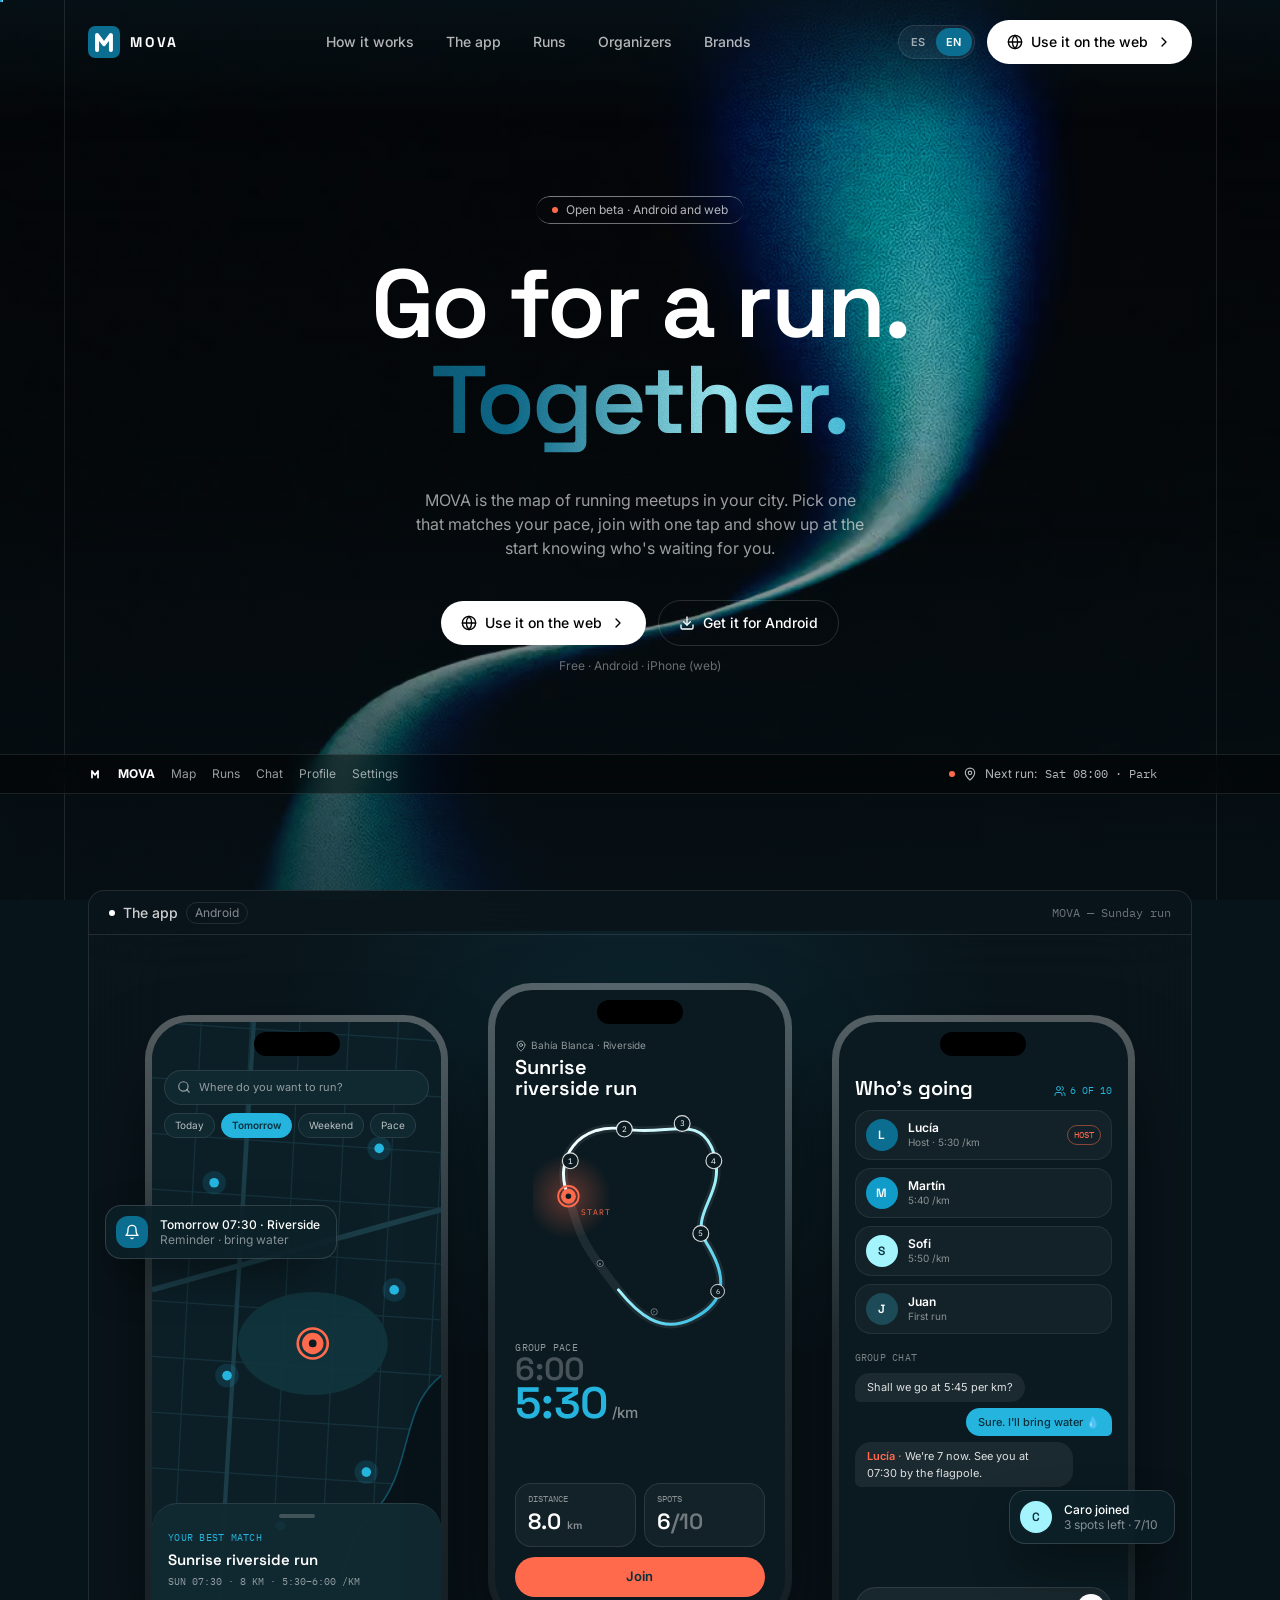
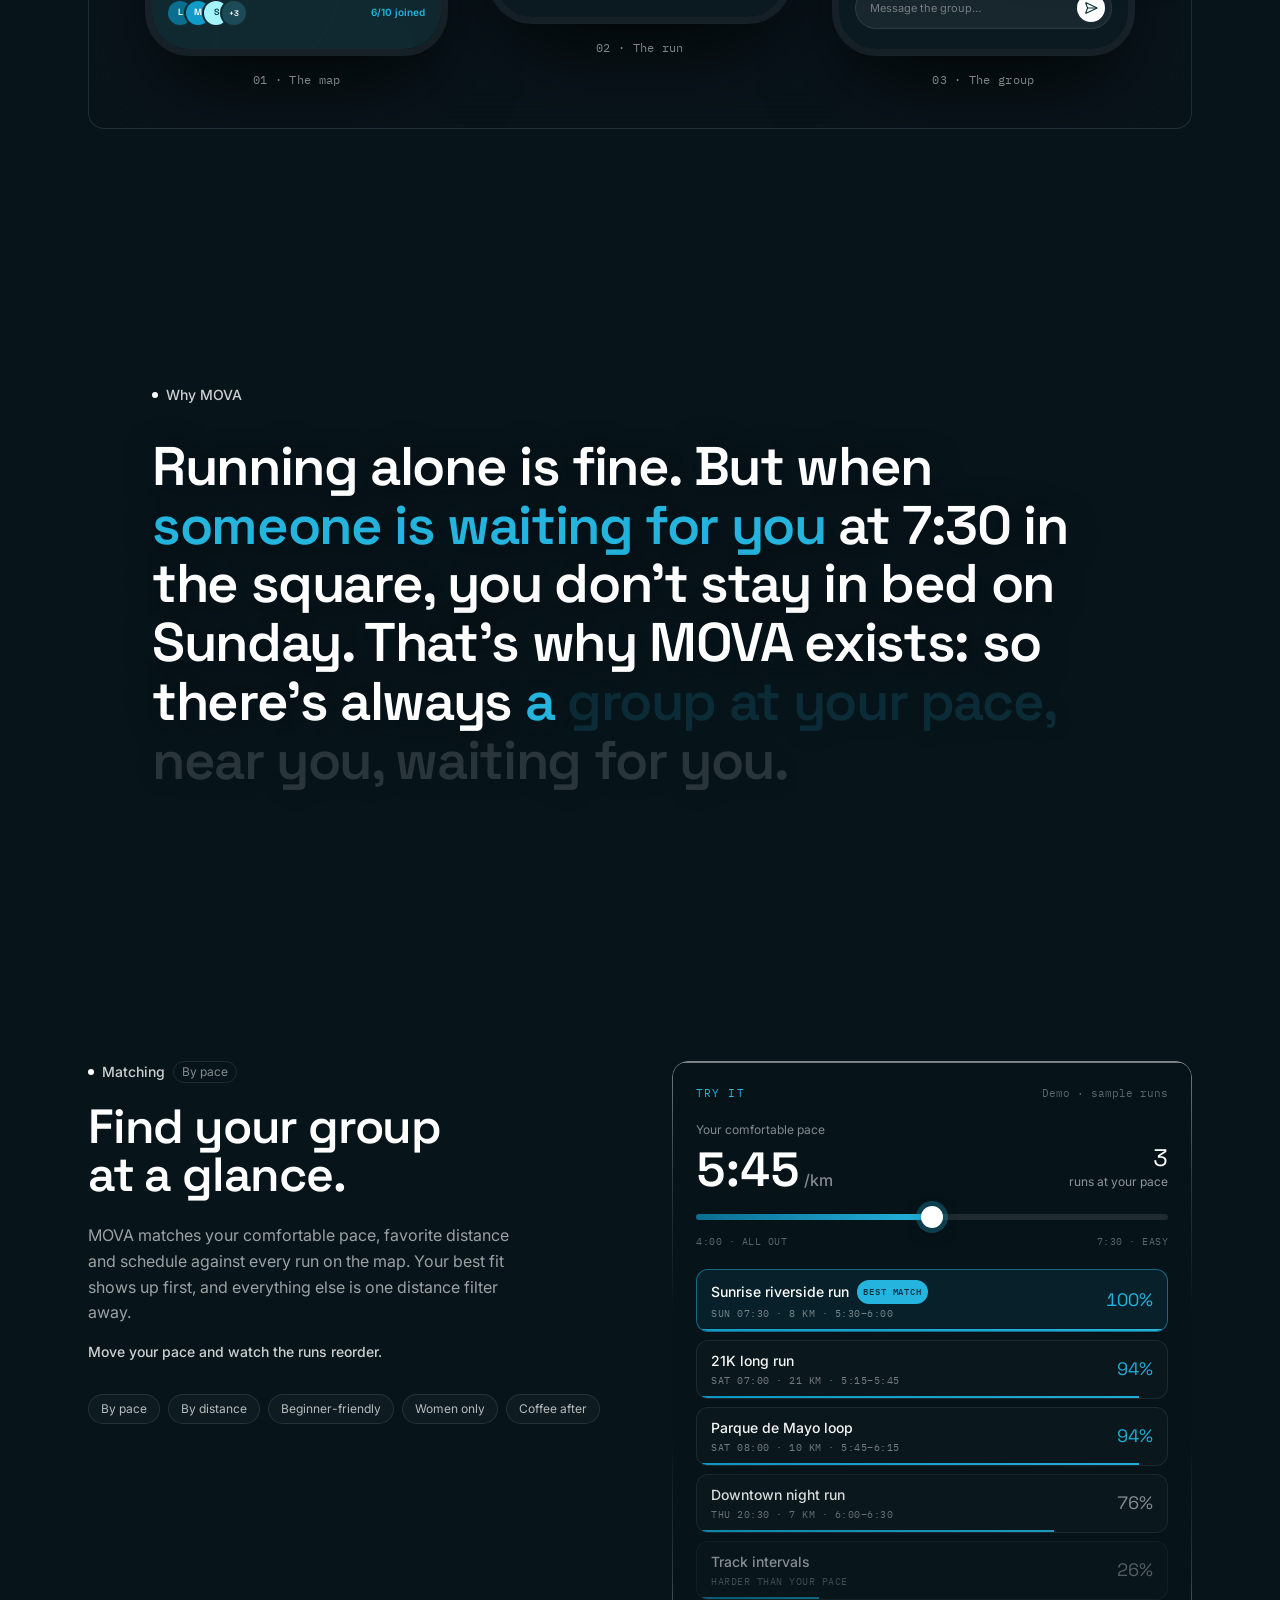
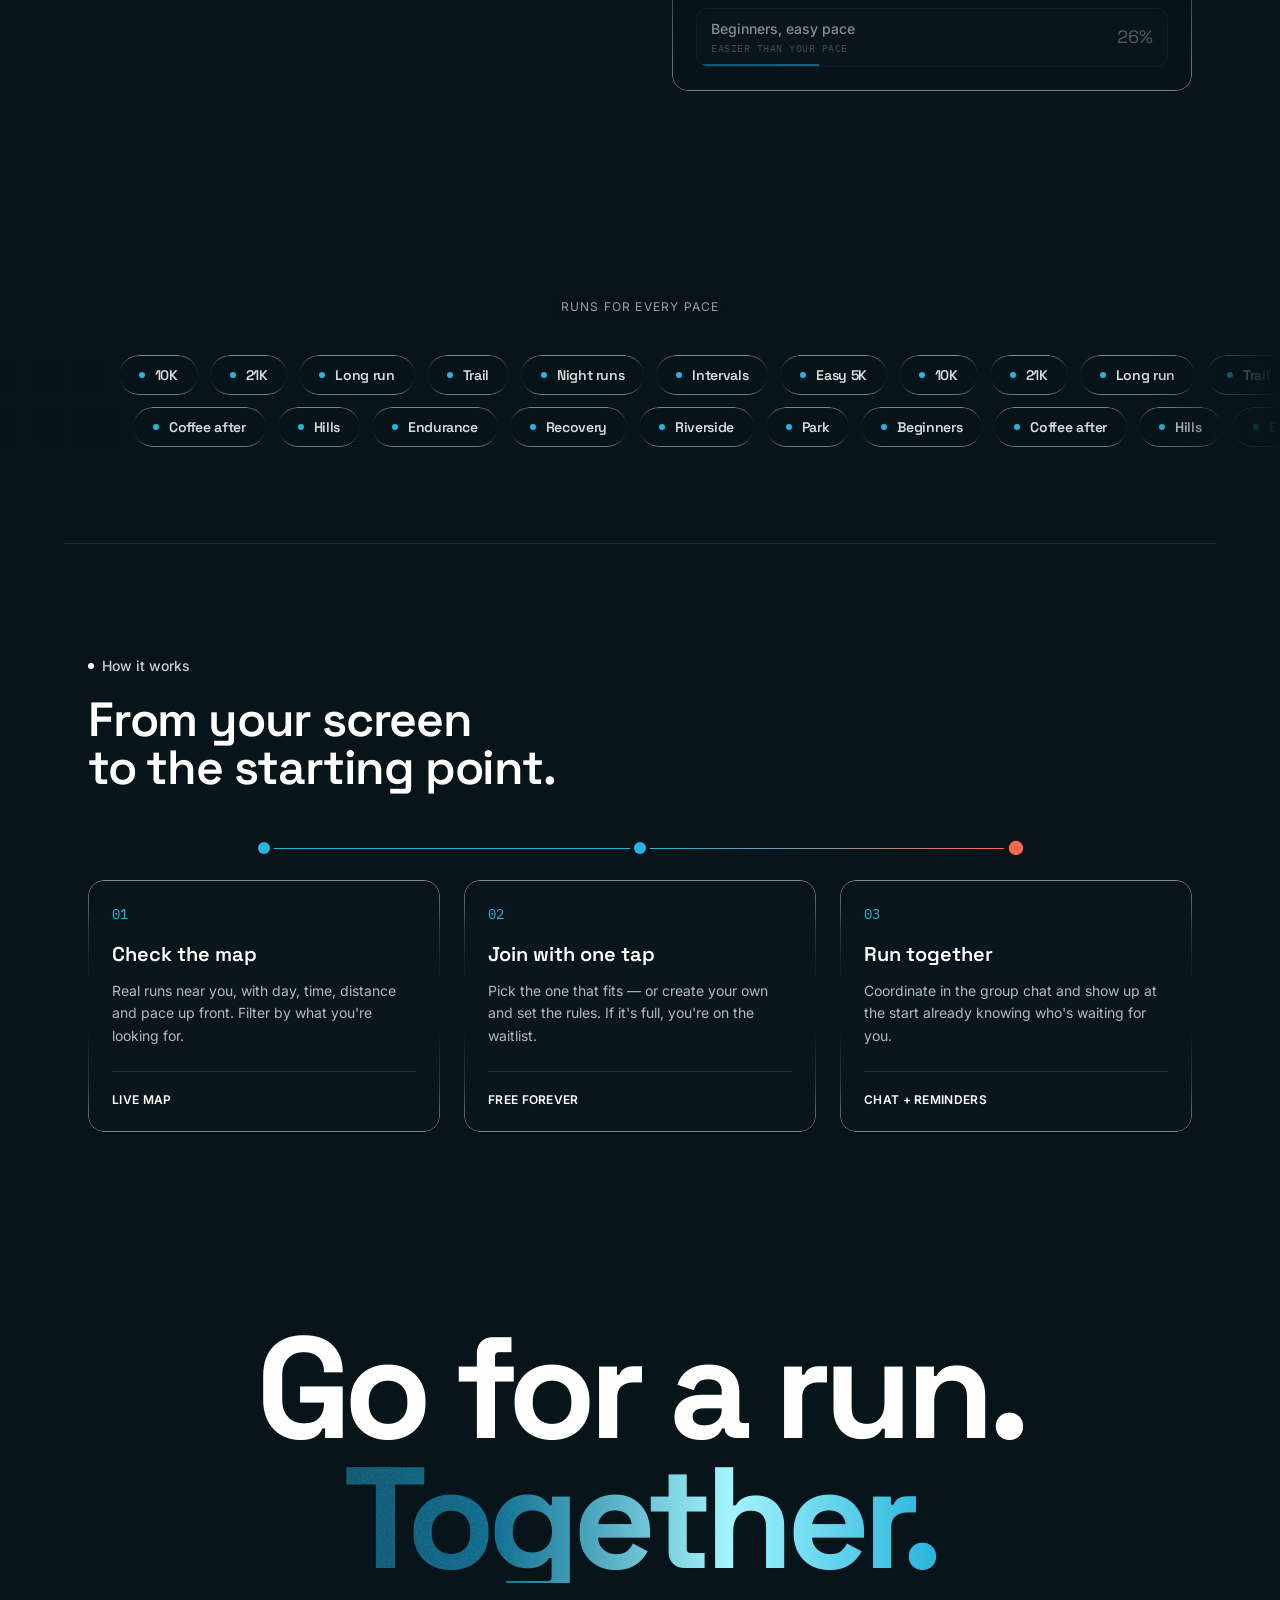
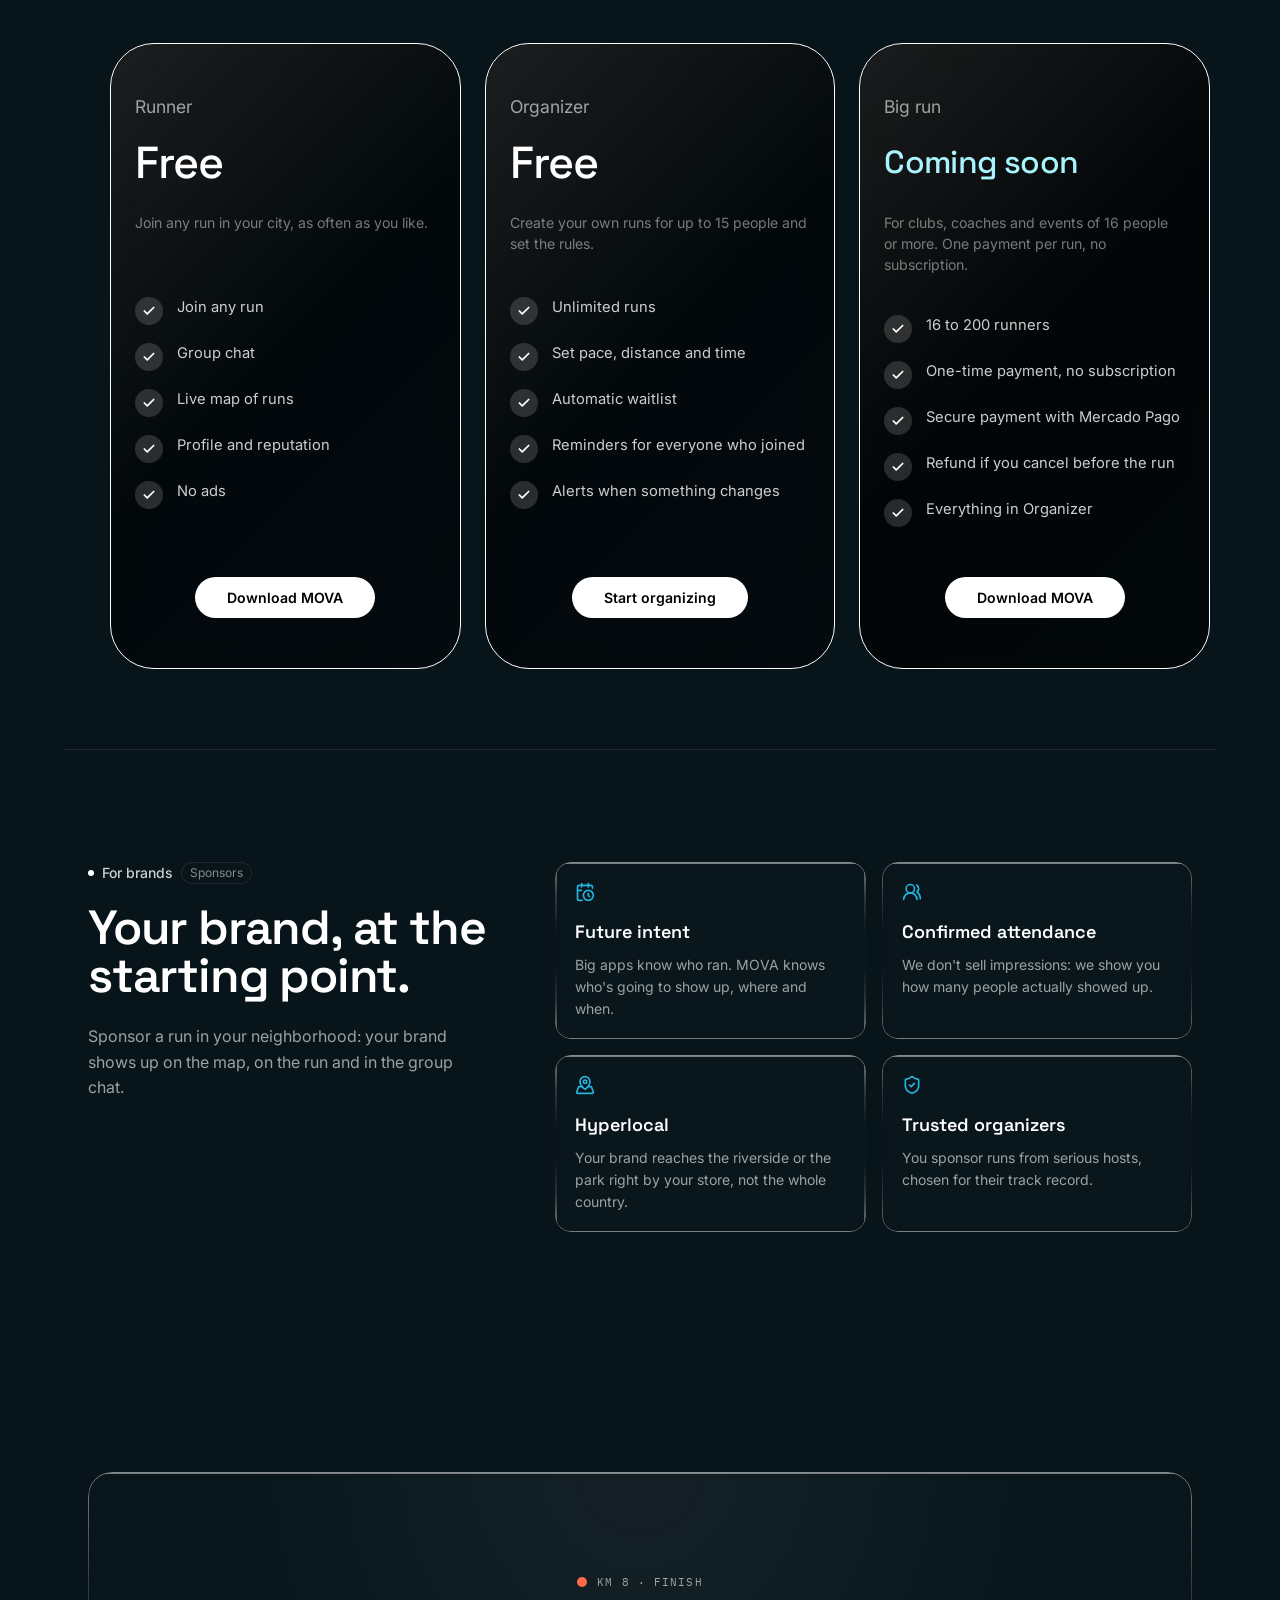
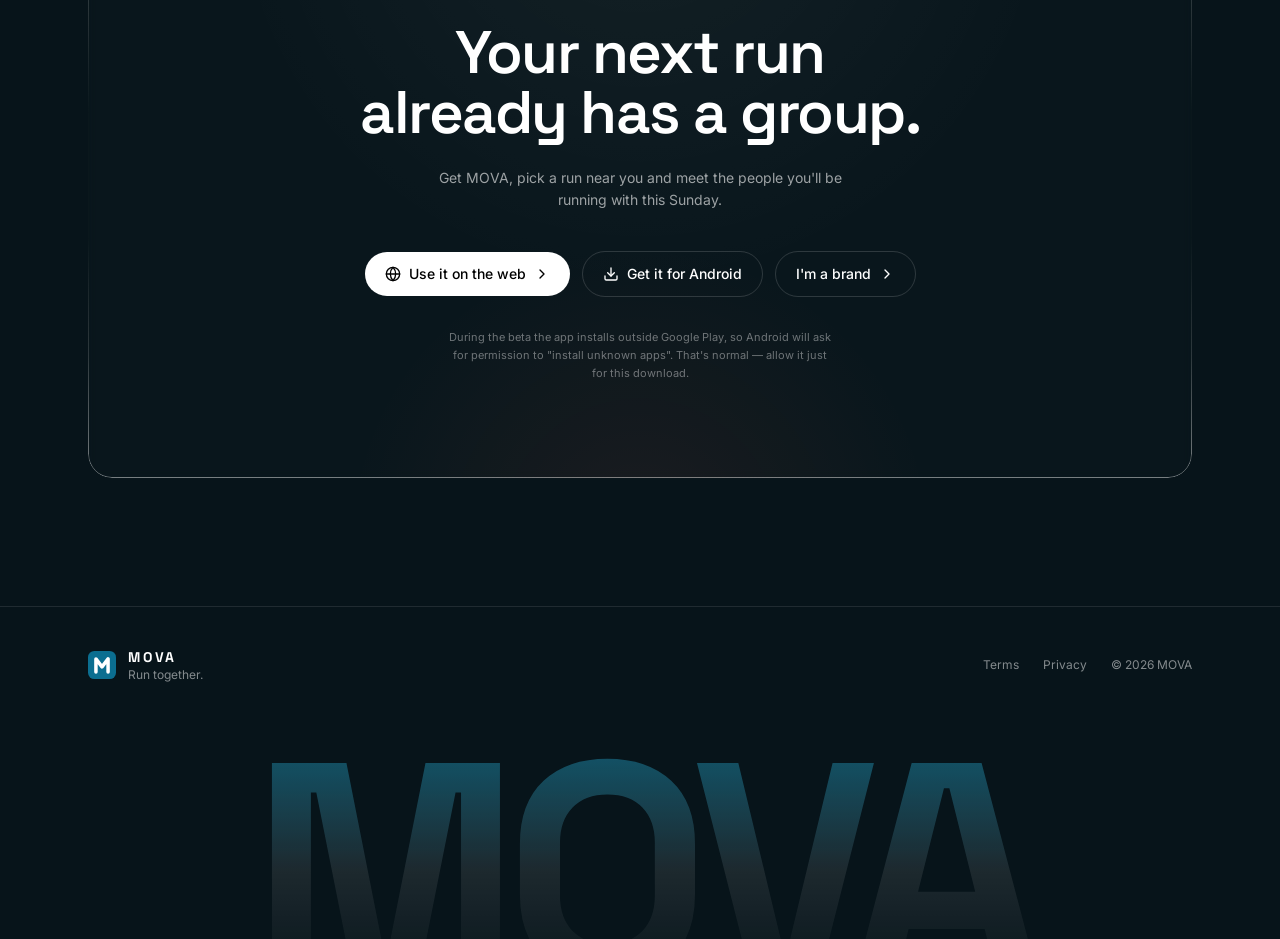
==== commit 06f9071c: "Versión web: botón 'Usala en la web', links /r/ abren app.movarun.com en iPhone/compu, privacidad ac" ====
--- a/index.html
+++ b/index.html
@@ -12,7 +12,7 @@
     <meta property="og:url" content="https://movarun.com" />
     <link rel="canonical" href="https://movarun.com/" />
     <link rel="icon" type="image/svg+xml" href="/favicon.svg" />
-    <script type="module" crossorigin src="/assets/index-Di1Nqvub.js"></script>
+    <script type="module" crossorigin src="/assets/index-CwUMEhpd.js"></script>
     <link rel="stylesheet" crossorigin href="/assets/index-D5IVuNfK.css">
   </head>
   <body>
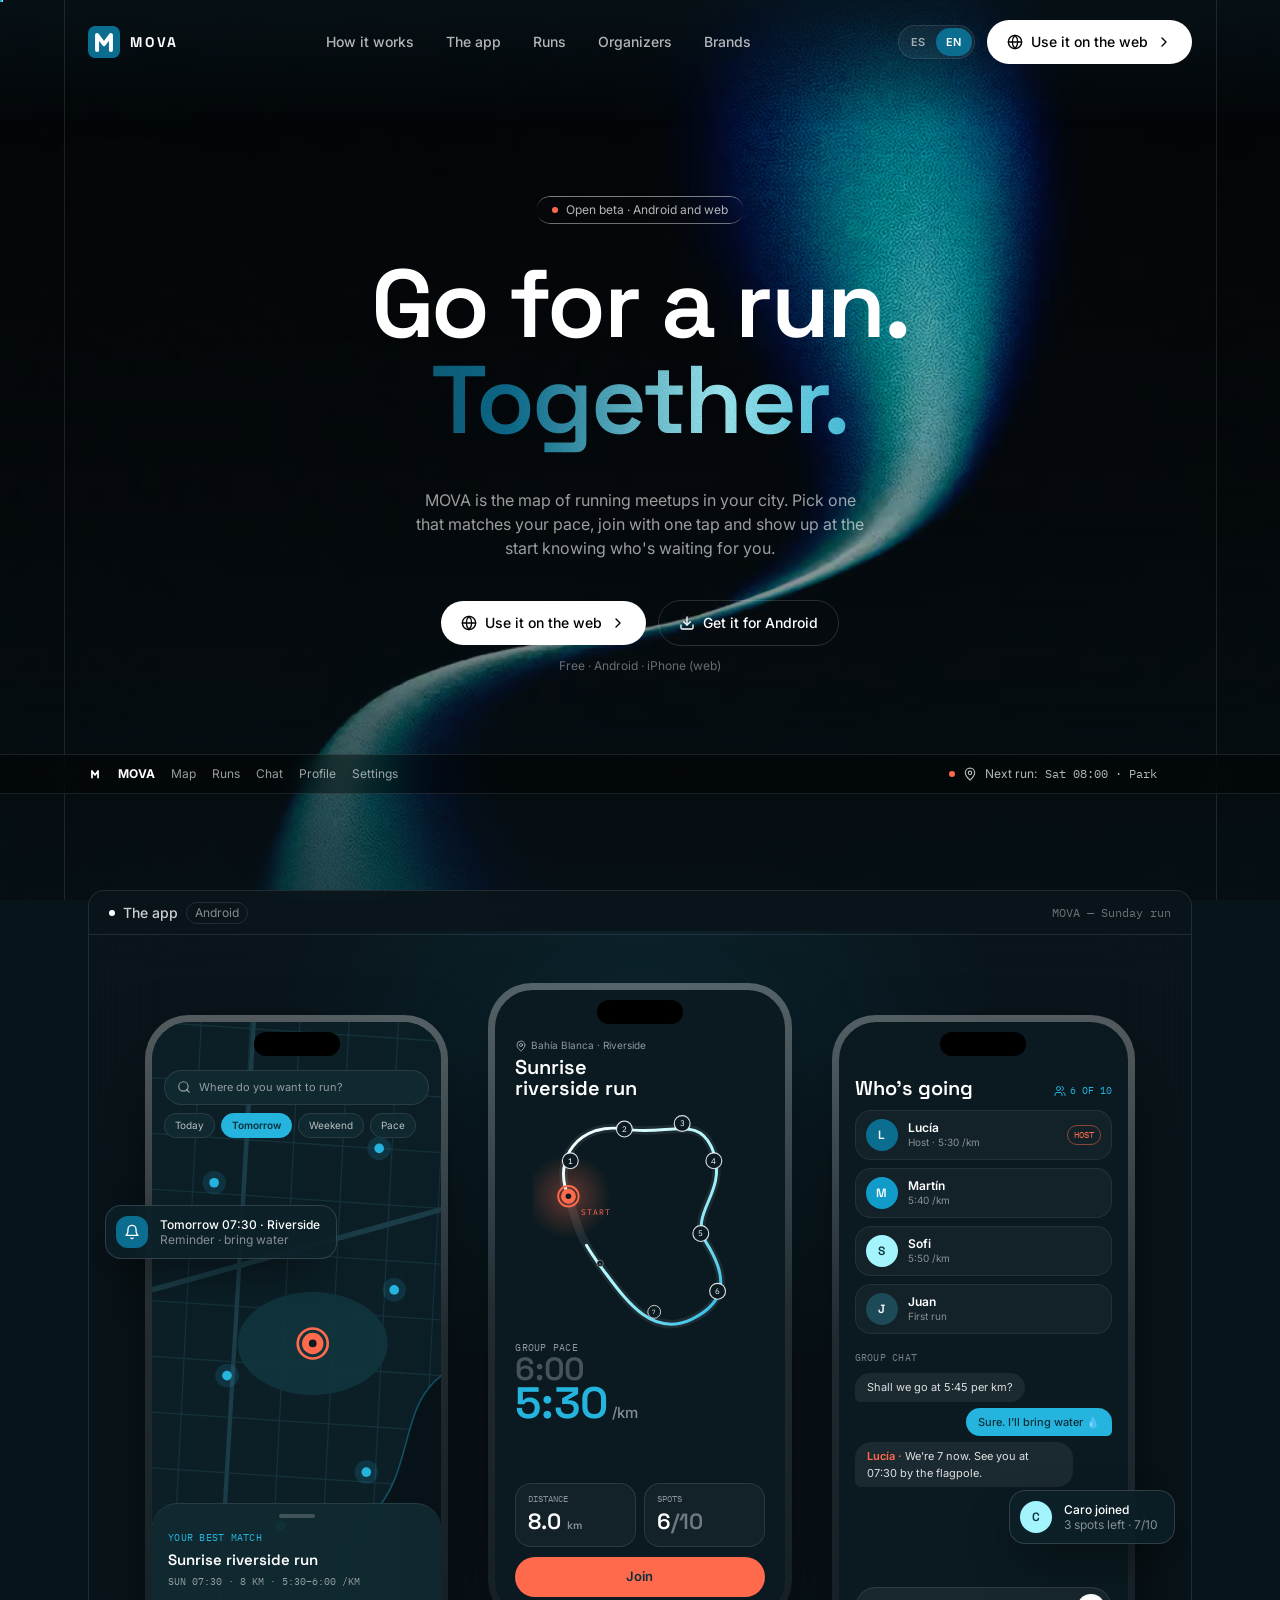
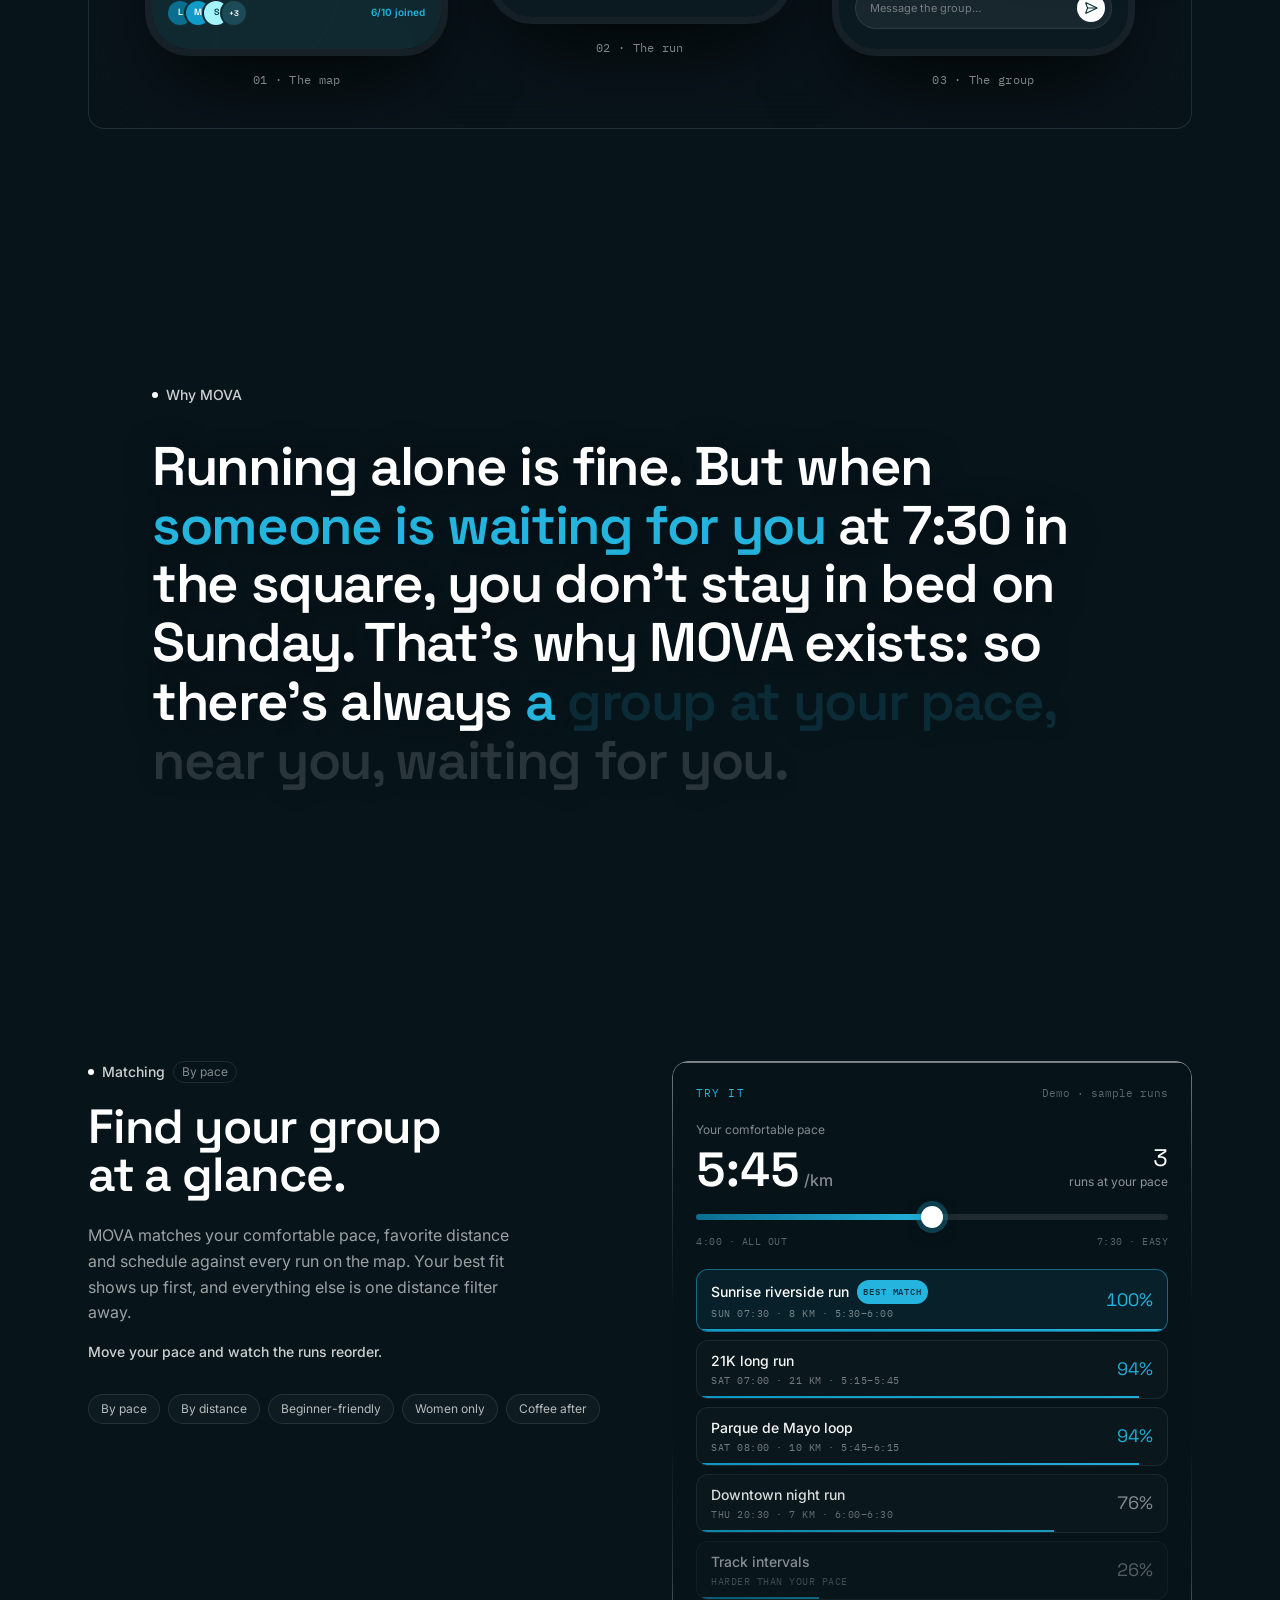
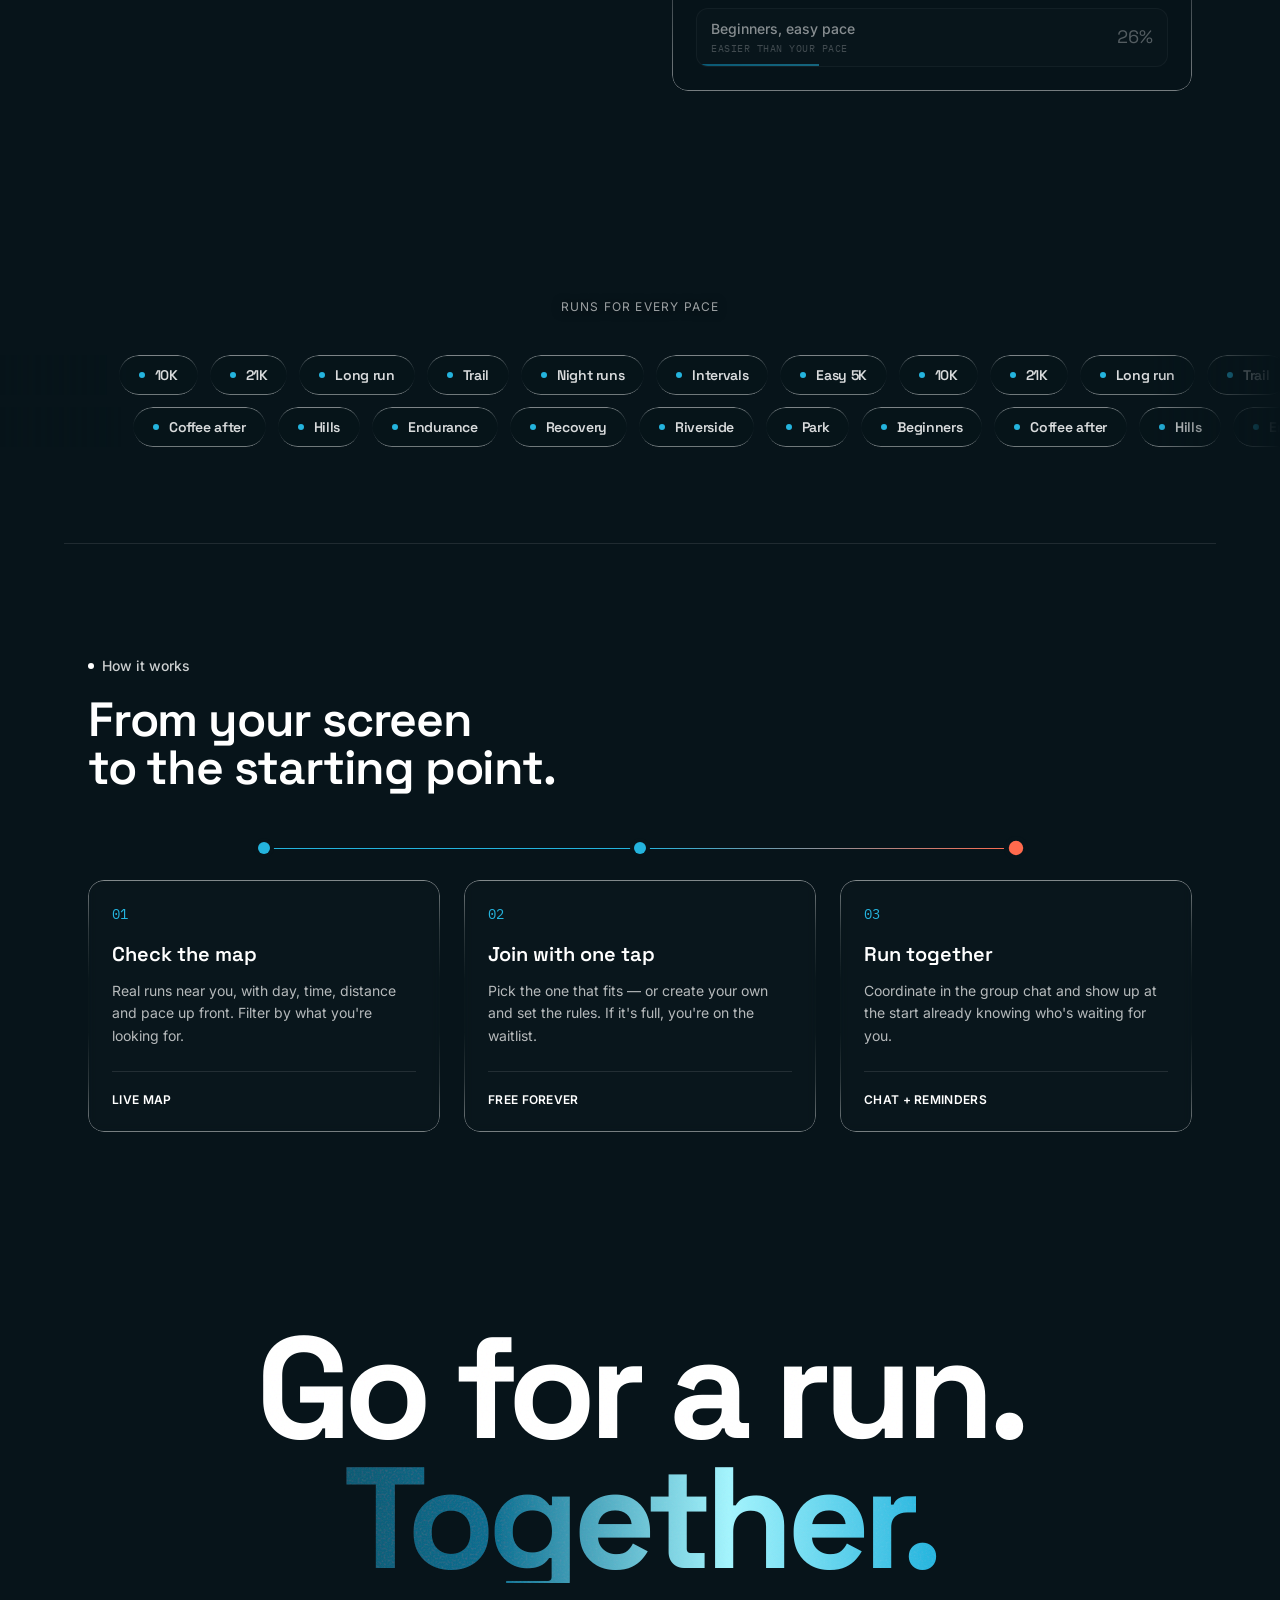
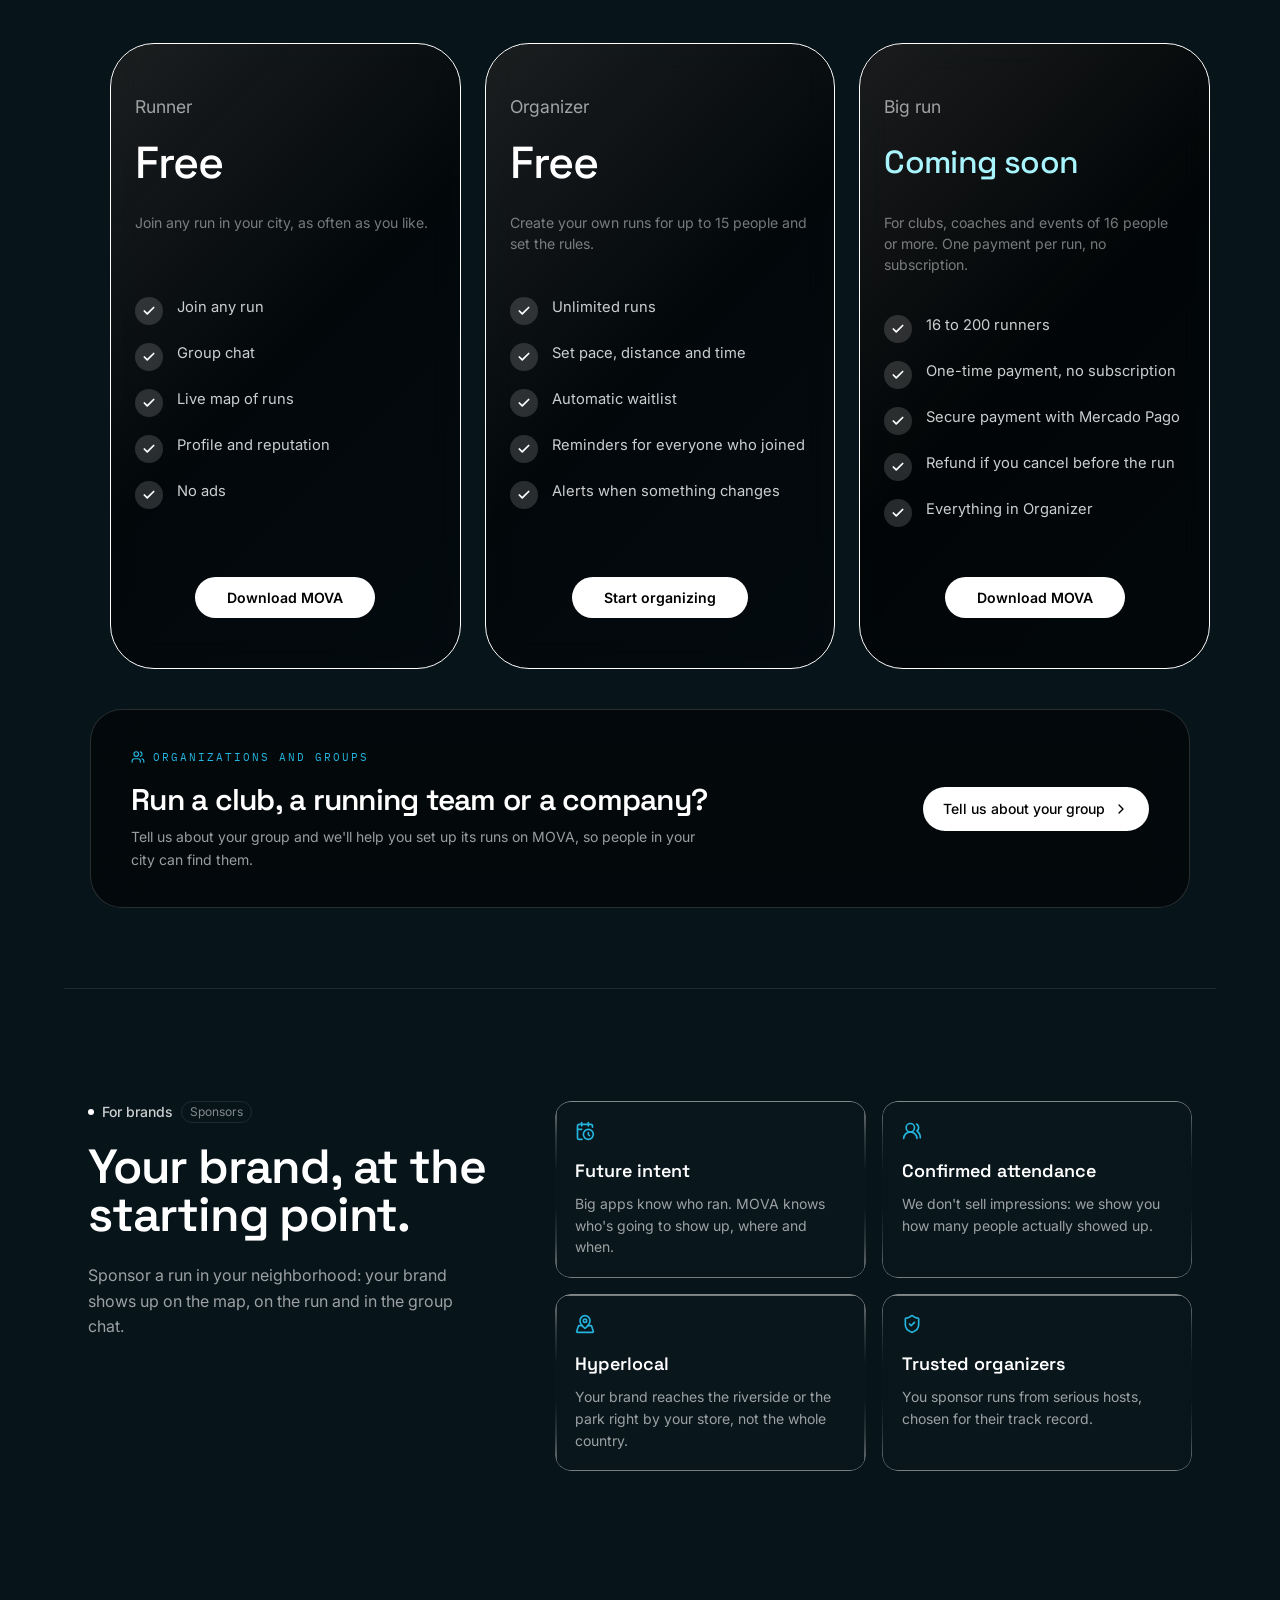
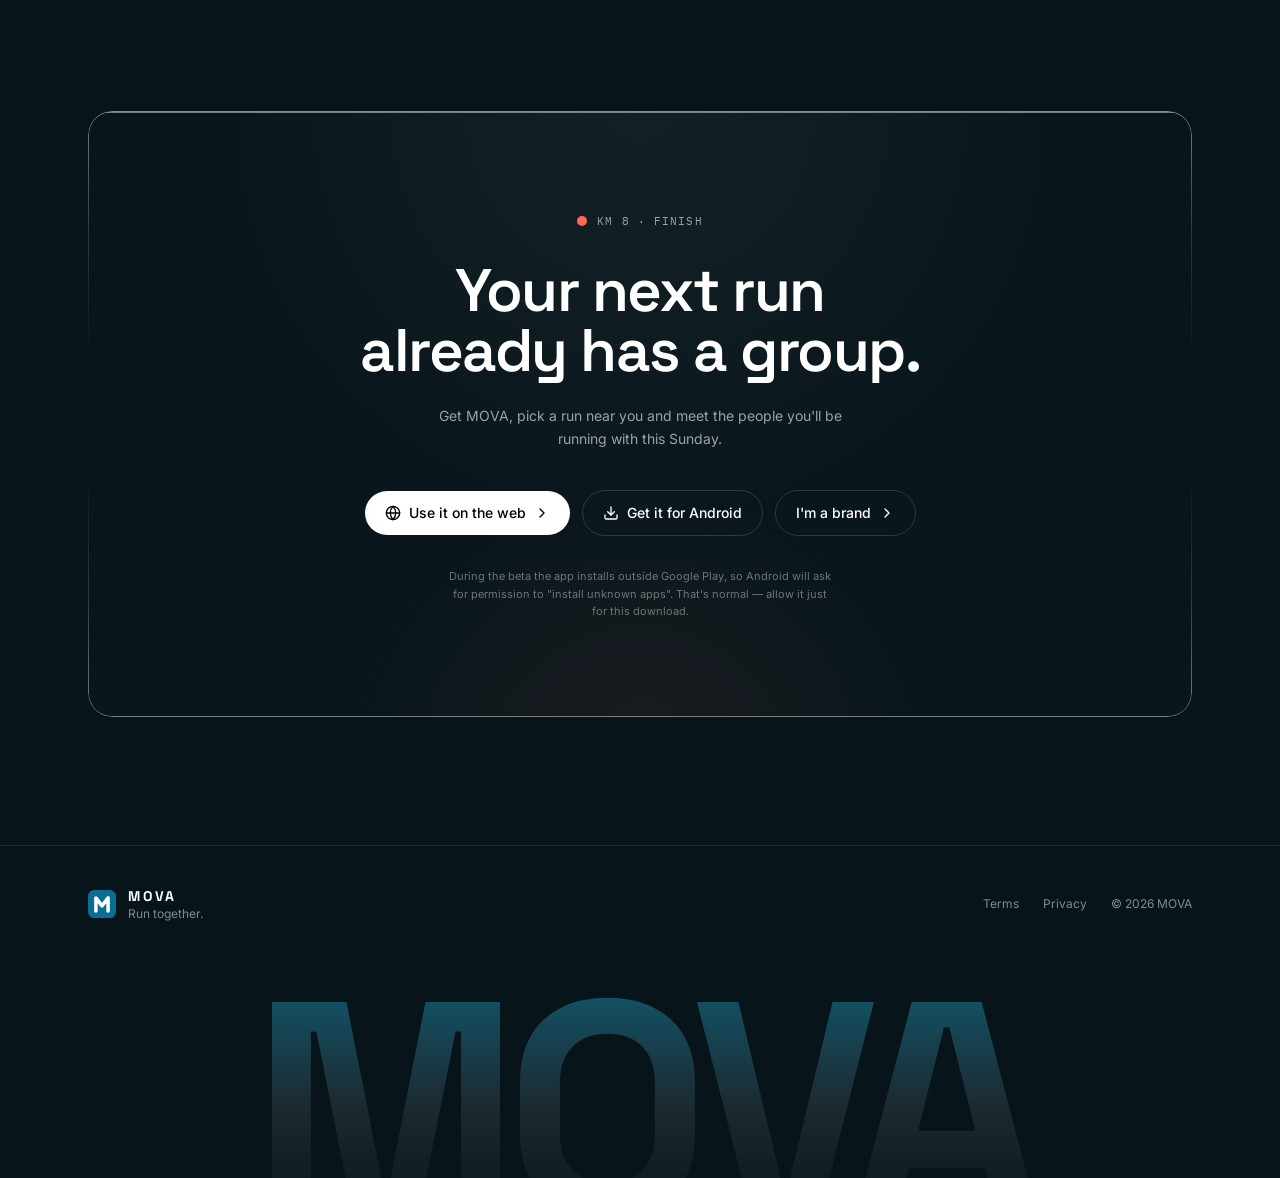
==== commit 489c4497: "Formulario 'Organizaciones y grupos' en Precios (guarda en Supabase y avisa por mail) + privacidad C" ====
--- a/index.html
+++ b/index.html
@@ -12,8 +12,8 @@
     <meta property="og:url" content="https://movarun.com" />
     <link rel="canonical" href="https://movarun.com/" />
     <link rel="icon" type="image/svg+xml" href="/favicon.svg" />
-    <script type="module" crossorigin src="/assets/index-CwUMEhpd.js"></script>
-    <link rel="stylesheet" crossorigin href="/assets/index-D5IVuNfK.css">
+    <script type="module" crossorigin src="/assets/index-BVYrR9d8.js"></script>
+    <link rel="stylesheet" crossorigin href="/assets/index-G-RsjGoV.css">
   </head>
   <body>
     <div id="root"></div>
--- a/assets/index-G-RsjGoV.css
+++ b/assets/index-G-RsjGoV.css
@@ -0,0 +1 @@
+@import"https://fonts.googleapis.com/css2?family=Inter:wght@400;500;600;700;800;900&family=Space+Grotesk:wght@500;600;700&family=IBM+Plex+Mono:wght@400;500&display=swap";*,:before,:after{--tw-border-spacing-x: 0;--tw-border-spacing-y: 0;--tw-translate-x: 0;--tw-translate-y: 0;--tw-rotate: 0;--tw-skew-x: 0;--tw-skew-y: 0;--tw-scale-x: 1;--tw-scale-y: 1;--tw-pan-x: ;--tw-pan-y: ;--tw-pinch-zoom: ;--tw-scroll-snap-strictness: proximity;--tw-gradient-from-position: ;--tw-gradient-via-position: ;--tw-gradient-to-position: ;--tw-ordinal: ;--tw-slashed-zero: ;--tw-numeric-figure: ;--tw-numeric-spacing: ;--tw-numeric-fraction: ;--tw-ring-inset: ;--tw-ring-offset-width: 0px;--tw-ring-offset-color: #fff;--tw-ring-color: rgb(59 130 246 / .5);--tw-ring-offset-shadow: 0 0 #0000;--tw-ring-shadow: 0 0 #0000;--tw-shadow: 0 0 #0000;--tw-shadow-colored: 0 0 #0000;--tw-blur: ;--tw-brightness: ;--tw-contrast: ;--tw-grayscale: ;--tw-hue-rotate: ;--tw-invert: ;--tw-saturate: ;--tw-sepia: ;--tw-drop-shadow: ;--tw-backdrop-blur: ;--tw-backdrop-brightness: ;--tw-backdrop-contrast: ;--tw-backdrop-grayscale: ;--tw-backdrop-hue-rotate: ;--tw-backdrop-invert: ;--tw-backdrop-opacity: ;--tw-backdrop-saturate: ;--tw-backdrop-sepia: ;--tw-contain-size: ;--tw-contain-layout: ;--tw-contain-paint: ;--tw-contain-style: }::backdrop{--tw-border-spacing-x: 0;--tw-border-spacing-y: 0;--tw-translate-x: 0;--tw-translate-y: 0;--tw-rotate: 0;--tw-skew-x: 0;--tw-skew-y: 0;--tw-scale-x: 1;--tw-scale-y: 1;--tw-pan-x: ;--tw-pan-y: ;--tw-pinch-zoom: ;--tw-scroll-snap-strictness: proximity;--tw-gradient-from-position: ;--tw-gradient-via-position: ;--tw-gradient-to-position: ;--tw-ordinal: ;--tw-slashed-zero: ;--tw-numeric-figure: ;--tw-numeric-spacing: ;--tw-numeric-fraction: ;--tw-ring-inset: ;--tw-ring-offset-width: 0px;--tw-ring-offset-color: #fff;--tw-ring-color: rgb(59 130 246 / .5);--tw-ring-offset-shadow: 0 0 #0000;--tw-ring-shadow: 0 0 #0000;--tw-shadow: 0 0 #0000;--tw-shadow-colored: 0 0 #0000;--tw-blur: ;--tw-brightness: ;--tw-contrast: ;--tw-grayscale: ;--tw-hue-rotate: ;--tw-invert: ;--tw-saturate: ;--tw-sepia: ;--tw-drop-shadow: ;--tw-backdrop-blur: ;--tw-backdrop-brightness: ;--tw-backdrop-contrast: ;--tw-backdrop-grayscale: ;--tw-backdrop-hue-rotate: ;--tw-backdrop-invert: ;--tw-backdrop-opacity: ;--tw-backdrop-saturate: ;--tw-backdrop-sepia: ;--tw-contain-size: ;--tw-contain-layout: ;--tw-contain-paint: ;--tw-contain-style: }*,:before,:after{box-sizing:border-box;border-width:0;border-style:solid;border-color:#e5e7eb}:before,:after{--tw-content: ""}html,:host{line-height:1.5;-webkit-text-size-adjust:100%;-moz-tab-size:4;-o-tab-size:4;tab-size:4;font-family:Inter,system-ui,sans-serif;font-feature-settings:normal;font-variation-settings:normal;-webkit-tap-highlight-color:transparent}body{margin:0;line-height:inherit}hr{height:0;color:inherit;border-top-width:1px}abbr:where([title]){-webkit-text-decoration:underline dotted;text-decoration:underline dotted}h1,h2,h3,h4,h5,h6{font-size:inherit;font-weight:inherit}a{color:inherit;text-decoration:inherit}b,strong{font-weight:bolder}code,kbd,samp,pre{font-family:IBM Plex Mono,ui-monospace,monospace;font-feature-settings:normal;font-variation-settings:normal;font-size:1em}small{font-size:80%}sub,sup{font-size:75%;line-height:0;position:relative;vertical-align:baseline}sub{bottom:-.25em}sup{top:-.5em}table{text-indent:0;border-color:inherit;border-collapse:collapse}button,input,optgroup,select,textarea{font-family:inherit;font-feature-settings:inherit;font-variation-settings:inherit;font-size:100%;font-weight:inherit;line-height:inherit;letter-spacing:inherit;color:inherit;margin:0;padding:0}button,select{text-transform:none}button,input:where([type=button]),input:where([type=reset]),input:where([type=submit]){-webkit-appearance:button;background-color:transparent;background-image:none}:-moz-focusring{outline:auto}:-moz-ui-invalid{box-shadow:none}progress{vertical-align:baseline}::-webkit-inner-spin-button,::-webkit-outer-spin-button{height:auto}[type=search]{-webkit-appearance:textfield;outline-offset:-2px}::-webkit-search-decoration{-webkit-appearance:none}::-webkit-file-upload-button{-webkit-appearance:button;font:inherit}summary{display:list-item}blockquote,dl,dd,h1,h2,h3,h4,h5,h6,hr,figure,p,pre{margin:0}fieldset{margin:0;padding:0}legend{padding:0}ol,ul,menu{list-style:none;margin:0;padding:0}dialog{padding:0}textarea{resize:vertical}input::-moz-placeholder,textarea::-moz-placeholder{opacity:1;color:#9ca3af}input::placeholder,textarea::placeholder{opacity:1;color:#9ca3af}button,[role=button]{cursor:pointer}:disabled{cursor:default}img,svg,video,canvas,audio,iframe,embed,object{display:block;vertical-align:middle}img,video{max-width:100%;height:auto}[hidden]:where(:not([hidden=until-found])){display:none}.pointer-events-none{pointer-events:none}.invisible{visibility:hidden}.fixed{position:fixed}.absolute{position:absolute}.relative{position:relative}.inset-0{top:0;right:0;bottom:0;left:0}.inset-x-0{left:0;right:0}.inset-x-3{left:.75rem;right:.75rem}.inset-y-0{top:0;bottom:0}.-left-\[9999px\]{left:-9999px}.bottom-0{bottom:0}.bottom-\[14vh\]{bottom:14vh}.left-0{left:0}.left-1\/2{left:50%}.left-4{left:1rem}.left-\[calc\(\(100\%_-_3rem\)\/6\)\]{left:calc((100% - 3rem) / 6)}.left-\[calc\(50\%-36rem\)\]{left:calc(50% - 36rem)}.right-4{right:1rem}.right-6{right:1.5rem}.right-\[calc\(\(100\%_-_3rem\)\/6\)\]{right:calc((100% - 3rem) / 6)}.top-0{top:0}.top-1\/2{top:50%}.top-10{top:2.5rem}.top-12{top:3rem}.top-2\.5{top:.625rem}.top-4{top:1rem}.top-\[14vh\]{top:14vh}.top-\[34\%\]{top:34%}.top-\[70\%\]{top:70%}.top-full{top:100%}.-z-10{z-index:-10}.z-0{z-index:0}.z-10{z-index:10}.z-20{z-index:20}.z-30{z-index:30}.z-50{z-index:50}.z-\[100\]{z-index:100}.z-\[15\]{z-index:15}.z-\[1\]{z-index:1}.z-\[3\]{z-index:3}.z-\[5\]{z-index:5}.-m-4{margin:-1rem}.mx-auto{margin-left:auto;margin-right:auto}.mb-12{margin-bottom:3rem}.mb-3{margin-bottom:.75rem}.mb-6{margin-bottom:1.5rem}.mb-8{margin-bottom:2rem}.ml-1{margin-left:.25rem}.mt-0\.5{margin-top:.125rem}.mt-1{margin-top:.25rem}.mt-1\.5{margin-top:.375rem}.mt-10{margin-top:2.5rem}.mt-2{margin-top:.5rem}.mt-2\.5{margin-top:.625rem}.mt-3{margin-top:.75rem}.mt-4{margin-top:1rem}.mt-5{margin-top:1.25rem}.mt-6{margin-top:1.5rem}.mt-7{margin-top:1.75rem}.mt-8{margin-top:2rem}.mt-auto{margin-top:auto}.block{display:block}.inline-block{display:inline-block}.flex{display:flex}.inline-flex{display:inline-flex}.grid{display:grid}.hidden{display:none}.aspect-\[9\/19\.5\]{aspect-ratio:9/19.5}.h-0{height:0px}.h-1{height:.25rem}.h-1\.5{height:.375rem}.h-10{height:2.5rem}.h-11{height:2.75rem}.h-14{height:3.5rem}.h-2{height:.5rem}.h-2\.5{height:.625rem}.h-3{height:.75rem}.h-3\.5{height:.875rem}.h-32{height:8rem}.h-4{height:1rem}.h-5{height:1.25rem}.h-6{height:1.5rem}.h-7{height:1.75rem}.h-8{height:2rem}.h-9{height:2.25rem}.h-\[24px\]{height:24px}.h-\[2px\]{height:2px}.h-\[420px\]{height:420px}.h-full{height:100%}.h-px{height:1px}.max-h-\[92vh\]{max-height:92vh}.min-h-screen{min-height:100vh}.w-0{width:0px}.w-1\.5{width:.375rem}.w-10{width:2.5rem}.w-14{width:3.5rem}.w-2{width:.5rem}.w-2\.5{width:.625rem}.w-3{width:.75rem}.w-3\.5{width:.875rem}.w-4{width:1rem}.w-5{width:1.25rem}.w-6{width:1.5rem}.w-7{width:1.75rem}.w-8{width:2rem}.w-9{width:2.25rem}.w-\[21ch\]{width:21ch}.w-\[248px\]{width:248px}.w-\[86\%\]{width:86%}.w-\[86px\]{width:86px}.w-full{width:100%}.w-px{width:1px}.min-w-0{min-width:0px}.max-w-5xl{max-width:64rem}.max-w-6xl{max-width:72rem}.max-w-\[1100px\]{max-width:1100px}.max-w-\[80\%\]{max-width:80%}.max-w-\[85\%\]{max-width:85%}.max-w-md{max-width:28rem}.max-w-sm{max-width:24rem}.max-w-xl{max-width:36rem}.flex-1{flex:1 1 0%}.shrink-0{flex-shrink:0}.origin-left{transform-origin:left}.origin-top{transform-origin:top}.-translate-x-1\/2{--tw-translate-x: -50%;transform:translate(var(--tw-translate-x),var(--tw-translate-y)) rotate(var(--tw-rotate)) skew(var(--tw-skew-x)) skewY(var(--tw-skew-y)) scaleX(var(--tw-scale-x)) scaleY(var(--tw-scale-y))}.-translate-x-\[calc\(50\%\+36rem\)\]{--tw-translate-x: calc((50% + 36rem)*-1) ;transform:translate(var(--tw-translate-x),var(--tw-translate-y)) rotate(var(--tw-rotate)) skew(var(--tw-skew-x)) skewY(var(--tw-skew-y)) scaleX(var(--tw-scale-x)) scaleY(var(--tw-scale-y))}.-translate-y-1\/2{--tw-translate-y: -50%;transform:translate(var(--tw-translate-x),var(--tw-translate-y)) rotate(var(--tw-rotate)) skew(var(--tw-skew-x)) skewY(var(--tw-skew-y)) scaleX(var(--tw-scale-x)) scaleY(var(--tw-scale-y))}.translate-x-\[calc\(-50\%\+36rem\)\]{--tw-translate-x: calc(-50% + 36rem) ;transform:translate(var(--tw-translate-x),var(--tw-translate-y)) rotate(var(--tw-rotate)) skew(var(--tw-skew-x)) skewY(var(--tw-skew-y)) scaleX(var(--tw-scale-x)) scaleY(var(--tw-scale-y))}.transform{transform:translate(var(--tw-translate-x),var(--tw-translate-y)) rotate(var(--tw-rotate)) skew(var(--tw-skew-x)) skewY(var(--tw-skew-y)) scaleX(var(--tw-scale-x)) scaleY(var(--tw-scale-y))}.select-none{-webkit-user-select:none;-moz-user-select:none;user-select:none}.resize{resize:both}.snap-x{scroll-snap-type:x var(--tw-scroll-snap-strictness)}.snap-mandatory{--tw-scroll-snap-strictness: mandatory}.snap-center{scroll-snap-align:center}.grid-cols-2{grid-template-columns:repeat(2,minmax(0,1fr))}.grid-cols-3{grid-template-columns:repeat(3,minmax(0,1fr))}.grid-cols-4{grid-template-columns:repeat(4,minmax(0,1fr))}.flex-col{flex-direction:column}.flex-wrap{flex-wrap:wrap}.items-start{align-items:flex-start}.items-end{align-items:flex-end}.items-center{align-items:center}.justify-center{justify-content:center}.justify-between{justify-content:space-between}.gap-1{gap:.25rem}.gap-1\.5{gap:.375rem}.gap-10{gap:2.5rem}.gap-2{gap:.5rem}.gap-2\.5{gap:.625rem}.gap-3{gap:.75rem}.gap-4{gap:1rem}.gap-6{gap:1.5rem}.gap-8{gap:2rem}.-space-x-1\.5>:not([hidden])~:not([hidden]){--tw-space-x-reverse: 0;margin-right:calc(-.375rem * var(--tw-space-x-reverse));margin-left:calc(-.375rem * calc(1 - var(--tw-space-x-reverse)))}.space-y-2>:not([hidden])~:not([hidden]){--tw-space-y-reverse: 0;margin-top:calc(.5rem * calc(1 - var(--tw-space-y-reverse)));margin-bottom:calc(.5rem * var(--tw-space-y-reverse))}.space-y-4>:not([hidden])~:not([hidden]){--tw-space-y-reverse: 0;margin-top:calc(1rem * calc(1 - var(--tw-space-y-reverse)));margin-bottom:calc(1rem * var(--tw-space-y-reverse))}.self-start{align-self:flex-start}.self-end{align-self:flex-end}.overflow-hidden{overflow:hidden}.overflow-x-auto{overflow-x:auto}.overflow-y-auto{overflow-y:auto}.overflow-x-hidden{overflow-x:hidden}.truncate{overflow:hidden;text-overflow:ellipsis;white-space:nowrap}.whitespace-nowrap{white-space:nowrap}.rounded-2xl{border-radius:1rem}.rounded-3xl{border-radius:1.5rem}.rounded-\[2\.35rem\]{border-radius:2.35rem}.rounded-\[2\.75rem\]{border-radius:2.75rem}.rounded-\[32px\]{border-radius:32px}.rounded-full{border-radius:9999px}.rounded-xl{border-radius:.75rem}.rounded-t-\[1\.6rem\]{border-top-left-radius:1.6rem;border-top-right-radius:1.6rem}.rounded-t-\[28px\]{border-top-left-radius:28px;border-top-right-radius:28px}.rounded-bl-md{border-bottom-left-radius:.375rem}.rounded-br-md{border-bottom-right-radius:.375rem}.border{border-width:1px}.border-b{border-bottom-width:1px}.border-t{border-top-width:1px}.border-brand{--tw-border-opacity: 1;border-color:rgb(36 180 222 / var(--tw-border-opacity, 1))}.border-brand\/50{border-color:#24b4de80}.border-coral{--tw-border-opacity: 1;border-color:rgb(255 106 77 / var(--tw-border-opacity, 1))}.border-coral\/50{border-color:#ff6a4d80}.border-white\/10{border-color:#ffffff1a}.border-white\/15{border-color:#ffffff26}.border-white\/30{border-color:#ffffff4d}.border-white\/\[0\.07\]{border-color:#ffffff12}.border-white\/\[0\.08\]{border-color:#ffffff14}.bg-\[\#07141a\]{--tw-bg-opacity: 1;background-color:rgb(7 20 26 / var(--tw-bg-opacity, 1))}.bg-\[\#07141a\]\/90{background-color:#07141ae6}.bg-\[\#0a1a20\]{--tw-bg-opacity: 1;background-color:rgb(10 26 32 / var(--tw-bg-opacity, 1))}.bg-\[\#0b161b\]\/90{background-color:#0b161be6}.bg-\[\#0d2129\]\/80{background-color:#0d2129cc}.bg-\[\#112a31\]\/90{background-color:#112a31e6}.bg-\[\#112a31\]\/95{background-color:#112a31f2}.bg-black{--tw-bg-opacity: 1;background-color:rgb(0 0 0 / var(--tw-bg-opacity, 1))}.bg-black\/40{background-color:#0006}.bg-black\/55{background-color:#0000008c}.bg-black\/70{background-color:#000000b3}.bg-brand{--tw-bg-opacity: 1;background-color:rgb(36 180 222 / var(--tw-bg-opacity, 1))}.bg-brand\/15{background-color:#24b4de26}.bg-brand\/\[0\.08\]{background-color:#24b4de14}.bg-coral{--tw-bg-opacity: 1;background-color:rgb(255 106 77 / var(--tw-bg-opacity, 1))}.bg-ground{--tw-bg-opacity: 1;background-color:rgb(7 20 26 / var(--tw-bg-opacity, 1))}.bg-petroleo{--tw-bg-opacity: 1;background-color:rgb(11 110 144 / var(--tw-bg-opacity, 1))}.bg-white{--tw-bg-opacity: 1;background-color:rgb(255 255 255 / var(--tw-bg-opacity, 1))}.bg-white\/10{background-color:#ffffff1a}.bg-white\/20{background-color:#fff3}.bg-white\/5{background-color:#ffffff0d}.bg-white\/\[0\.02\]{background-color:#ffffff05}.bg-white\/\[0\.03\]{background-color:#ffffff08}.bg-white\/\[0\.04\]{background-color:#ffffff0a}.bg-white\/\[0\.06\]{background-color:#ffffff0f}.bg-white\/\[0\.07\]{background-color:#ffffff12}.bg-gradient-to-b{background-image:linear-gradient(to bottom,var(--tw-gradient-stops))}.bg-gradient-to-r{background-image:linear-gradient(to right,var(--tw-gradient-stops))}.from-\[\#07141a\]\/20{--tw-gradient-from: rgb(7 20 26 / .2) var(--tw-gradient-from-position);--tw-gradient-to: rgb(7 20 26 / 0) var(--tw-gradient-to-position);--tw-gradient-stops: var(--tw-gradient-from), var(--tw-gradient-to)}.from-\[\#07141a\]\/80{--tw-gradient-from: rgb(7 20 26 / .8) var(--tw-gradient-from-position);--tw-gradient-to: rgb(7 20 26 / 0) var(--tw-gradient-to-position);--tw-gradient-stops: var(--tw-gradient-from), var(--tw-gradient-to)}.from-\[\#24B4DE\]\/40{--tw-gradient-from: rgb(36 180 222 / .4) var(--tw-gradient-from-position);--tw-gradient-to: rgb(36 180 222 / 0) var(--tw-gradient-to-position);--tw-gradient-stops: var(--tw-gradient-from), var(--tw-gradient-to)}.from-\[\#A4F4FD\]{--tw-gradient-from: #A4F4FD var(--tw-gradient-from-position);--tw-gradient-to: rgb(164 244 253 / 0) var(--tw-gradient-to-position);--tw-gradient-stops: var(--tw-gradient-from), var(--tw-gradient-to)}.from-brand{--tw-gradient-from: #24B4DE var(--tw-gradient-from-position);--tw-gradient-to: rgb(36 180 222 / 0) var(--tw-gradient-to-position);--tw-gradient-stops: var(--tw-gradient-from), var(--tw-gradient-to)}.from-oceano{--tw-gradient-from: #109BC9 var(--tw-gradient-from-position);--tw-gradient-to: rgb(16 155 201 / 0) var(--tw-gradient-to-position);--tw-gradient-stops: var(--tw-gradient-from), var(--tw-gradient-to)}.from-white\/30{--tw-gradient-from: rgb(255 255 255 / .3) var(--tw-gradient-from-position);--tw-gradient-to: rgb(255 255 255 / 0) var(--tw-gradient-to-position);--tw-gradient-stops: var(--tw-gradient-from), var(--tw-gradient-to)}.via-\[\#07141a\]\/35{--tw-gradient-to: rgb(7 20 26 / 0) var(--tw-gradient-to-position);--tw-gradient-stops: var(--tw-gradient-from), rgb(7 20 26 / .35) var(--tw-gradient-via-position), var(--tw-gradient-to)}.via-brand{--tw-gradient-to: rgb(36 180 222 / 0) var(--tw-gradient-to-position);--tw-gradient-stops: var(--tw-gradient-from), #24B4DE var(--tw-gradient-via-position), var(--tw-gradient-to)}.via-white\/10{--tw-gradient-to: rgb(255 255 255 / 0) var(--tw-gradient-to-position);--tw-gradient-stops: var(--tw-gradient-from), rgb(255 255 255 / .1) var(--tw-gradient-via-position), var(--tw-gradient-to)}.via-white\/\[0\.09\]{--tw-gradient-to: rgb(255 255 255 / 0) var(--tw-gradient-to-position);--tw-gradient-stops: var(--tw-gradient-from), rgb(255 255 255 / .09) var(--tw-gradient-via-position), var(--tw-gradient-to)}.to-\[\#07141a\]\/75{--tw-gradient-to: rgb(7 20 26 / .75) var(--tw-gradient-to-position)}.to-\[\#A4F4FD\]{--tw-gradient-to: #A4F4FD var(--tw-gradient-to-position)}.to-brand{--tw-gradient-to: #24B4DE var(--tw-gradient-to-position)}.to-coral{--tw-gradient-to: #FF6A4D var(--tw-gradient-to-position)}.to-oceano{--tw-gradient-to: #109BC9 var(--tw-gradient-to-position)}.to-transparent{--tw-gradient-to: transparent var(--tw-gradient-to-position)}.to-white\/5{--tw-gradient-to: rgb(255 255 255 / .05) var(--tw-gradient-to-position)}.bg-clip-text{-webkit-background-clip:text;background-clip:text}.object-cover{-o-object-fit:cover;object-fit:cover}.p-0{padding:0}.p-0\.5{padding:.125rem}.p-2{padding:.5rem}.p-3{padding:.75rem}.p-4{padding:1rem}.p-5{padding:1.25rem}.p-6{padding:1.5rem}.p-\[7px\]{padding:7px}.px-1\.5{padding-left:.375rem;padding-right:.375rem}.px-2{padding-left:.5rem;padding-right:.5rem}.px-2\.5{padding-left:.625rem;padding-right:.625rem}.px-3{padding-left:.75rem;padding-right:.75rem}.px-3\.5{padding-left:.875rem;padding-right:.875rem}.px-4{padding-left:1rem;padding-right:1rem}.px-5{padding-left:1.25rem;padding-right:1.25rem}.px-6{padding-left:1.5rem;padding-right:1.5rem}.px-7{padding-left:1.75rem;padding-right:1.75rem}.px-8{padding-left:2rem;padding-right:2rem}.py-0\.5{padding-top:.125rem;padding-bottom:.125rem}.py-1{padding-top:.25rem;padding-bottom:.25rem}.py-1\.5{padding-top:.375rem;padding-bottom:.375rem}.py-10{padding-top:2.5rem;padding-bottom:2.5rem}.py-16{padding-top:4rem;padding-bottom:4rem}.py-2{padding-top:.5rem;padding-bottom:.5rem}.py-2\.5{padding-top:.625rem;padding-bottom:.625rem}.py-20{padding-top:5rem;padding-bottom:5rem}.py-24{padding-top:6rem;padding-bottom:6rem}.py-3{padding-top:.75rem;padding-bottom:.75rem}.py-3\.5{padding-top:.875rem;padding-bottom:.875rem}.py-5{padding-top:1.25rem;padding-bottom:1.25rem}.py-8{padding-top:2rem;padding-bottom:2rem}.pb-1{padding-bottom:.25rem}.pb-10{padding-bottom:2.5rem}.pb-2{padding-bottom:.5rem}.pb-20{padding-bottom:5rem}.pb-5{padding-bottom:1.25rem}.pb-6{padding-bottom:1.5rem}.pb-8{padding-bottom:2rem}.pb-\[34vw\]{padding-bottom:34vw}.pl-2\.5{padding-left:.625rem}.pl-3\.5{padding-left:.875rem}.pr-1\.5{padding-right:.375rem}.pr-10{padding-right:2.5rem}.pr-4{padding-right:1rem}.pt-10{padding-top:2.5rem}.pt-12{padding-top:3rem}.pt-14{padding-top:3.5rem}.pt-16{padding-top:4rem}.pt-2\.5{padding-top:.625rem}.pt-3{padding-top:.75rem}.pt-5{padding-top:1.25rem}.pt-6{padding-top:1.5rem}.text-center{text-align:center}.text-right{text-align:right}.font-display{font-family:Space Grotesk,Inter,system-ui,sans-serif}.font-mono{font-family:IBM Plex Mono,ui-monospace,monospace}.font-sans{font-family:Inter,system-ui,sans-serif}.text-2xl{font-size:1.5rem;line-height:2rem}.text-3xl{font-size:1.875rem;line-height:2.25rem}.text-4xl{font-size:2.25rem;line-height:2.5rem}.text-5xl{font-size:3rem;line-height:1}.text-\[10px\]{font-size:10px}.text-\[11px\]{font-size:11px}.text-\[12px\]{font-size:12px}.text-\[13px\]{font-size:13px}.text-\[15px\]{font-size:15px}.text-\[20px\]{font-size:20px}.text-\[22px\]{font-size:22px}.text-\[2rem\]{font-size:2rem}.text-\[30vw\]{font-size:30vw}.text-\[32px\]{font-size:32px}.text-\[44px\]{font-size:44px}.text-\[8px\]{font-size:8px}.text-\[9px\]{font-size:9px}.text-base{font-size:1rem;line-height:1.5rem}.text-lg{font-size:1.125rem;line-height:1.75rem}.text-sm{font-size:.875rem;line-height:1.25rem}.text-xl{font-size:1.25rem;line-height:1.75rem}.text-xs{font-size:.75rem;line-height:1rem}.font-bold{font-weight:700}.font-medium{font-weight:500}.font-semibold{font-weight:600}.uppercase{text-transform:uppercase}.tabular-nums{--tw-numeric-spacing: tabular-nums;font-variant-numeric:var(--tw-ordinal) var(--tw-slashed-zero) var(--tw-numeric-figure) var(--tw-numeric-spacing) var(--tw-numeric-fraction)}.leading-4{line-height:1rem}.leading-\[0\.8\]{line-height:.8}.leading-\[0\.9\]{line-height:.9}.leading-\[1\.02\]{line-height:1.02}.leading-\[1\.05\]{line-height:1.05}.leading-\[1\.12\]{line-height:1.12}.leading-\[1\.55\]{line-height:1.55}.leading-\[1\.5\]{line-height:1.5}.leading-\[1\.6\]{line-height:1.6}.leading-none{line-height:1}.leading-tight{line-height:1.25}.tracking-\[-0\.05em\]{letter-spacing:-.05em}.tracking-\[0\.18em\]{letter-spacing:.18em}.tracking-\[0\.2em\]{letter-spacing:.2em}.tracking-tight{letter-spacing:-.025em}.tracking-wide{letter-spacing:.025em}.tracking-wider{letter-spacing:.05em}.tracking-widest{letter-spacing:.1em}.text-\[\#08303b\]{--tw-text-opacity: 1;color:rgb(8 48 59 / var(--tw-text-opacity, 1))}.text-black{--tw-text-opacity: 1;color:rgb(0 0 0 / var(--tw-text-opacity, 1))}.text-brand{--tw-text-opacity: 1;color:rgb(36 180 222 / var(--tw-text-opacity, 1))}.text-coral{--tw-text-opacity: 1;color:rgb(255 106 77 / var(--tw-text-opacity, 1))}.text-ink{--tw-text-opacity: 1;color:rgb(8 48 59 / var(--tw-text-opacity, 1))}.text-transparent{color:transparent}.text-white{--tw-text-opacity: 1;color:rgb(255 255 255 / var(--tw-text-opacity, 1))}.text-white\/0{color:#fff0}.text-white\/25{color:#ffffff40}.text-white\/35{color:#ffffff59}.text-white\/40{color:#fff6}.text-white\/45{color:#ffffff73}.text-white\/50{color:#ffffff80}.text-white\/55{color:#ffffff8c}.text-white\/60{color:#fff9}.text-white\/70{color:#ffffffb3}.text-white\/80{color:#fffc}.text-white\/85{color:#ffffffd9}.underline{text-decoration-line:underline}.opacity-0{opacity:0}.opacity-30{opacity:.3}.opacity-40{opacity:.4}.opacity-60{opacity:.6}.shadow-2xl{--tw-shadow: 0 25px 50px -12px rgb(0 0 0 / .25);--tw-shadow-colored: 0 25px 50px -12px var(--tw-shadow-color);box-shadow:var(--tw-ring-offset-shadow, 0 0 #0000),var(--tw-ring-shadow, 0 0 #0000),var(--tw-shadow)}.shadow-\[0_0_0_4px_rgba\(255\,106\,77\,0\.25\)\,0_0_18px_rgba\(255\,106\,77\,0\.9\)\]{--tw-shadow: 0 0 0 4px rgba(255,106,77,.25),0 0 18px rgba(255,106,77,.9);--tw-shadow-colored: 0 0 0 4px var(--tw-shadow-color), 0 0 18px var(--tw-shadow-color);box-shadow:var(--tw-ring-offset-shadow, 0 0 #0000),var(--tw-ring-shadow, 0 0 #0000),var(--tw-shadow)}.shadow-\[0_0_0_4px_rgba\(36\,180\,222\,0\.25\)\,0_0_18px_rgba\(36\,180\,222\,0\.9\)\]{--tw-shadow: 0 0 0 4px rgba(36,180,222,.25),0 0 18px rgba(36,180,222,.9);--tw-shadow-colored: 0 0 0 4px var(--tw-shadow-color), 0 0 18px var(--tw-shadow-color);box-shadow:var(--tw-ring-offset-shadow, 0 0 #0000),var(--tw-ring-shadow, 0 0 #0000),var(--tw-shadow)}.shadow-\[0_20px_50px_-15px_rgba\(0\,0\,0\,0\.8\)\]{--tw-shadow: 0 20px 50px -15px rgba(0,0,0,.8);--tw-shadow-colored: 0 20px 50px -15px var(--tw-shadow-color);box-shadow:var(--tw-ring-offset-shadow, 0 0 #0000),var(--tw-ring-shadow, 0 0 #0000),var(--tw-shadow)}.shadow-\[0_40px_90px_-25px_rgba\(0\,0\,0\,0\.9\)\]{--tw-shadow: 0 40px 90px -25px rgba(0,0,0,.9);--tw-shadow-colored: 0 40px 90px -25px var(--tw-shadow-color);box-shadow:var(--tw-ring-offset-shadow, 0 0 #0000),var(--tw-ring-shadow, 0 0 #0000),var(--tw-shadow)}.outline-none{outline:2px solid transparent;outline-offset:2px}.ring{--tw-ring-offset-shadow: var(--tw-ring-inset) 0 0 0 var(--tw-ring-offset-width) var(--tw-ring-offset-color);--tw-ring-shadow: var(--tw-ring-inset) 0 0 0 calc(3px + var(--tw-ring-offset-width)) var(--tw-ring-color);box-shadow:var(--tw-ring-offset-shadow),var(--tw-ring-shadow),var(--tw-shadow, 0 0 #0000)}.ring-2{--tw-ring-offset-shadow: var(--tw-ring-inset) 0 0 0 var(--tw-ring-offset-width) var(--tw-ring-offset-color);--tw-ring-shadow: var(--tw-ring-inset) 0 0 0 calc(2px + var(--tw-ring-offset-width)) var(--tw-ring-color);box-shadow:var(--tw-ring-offset-shadow),var(--tw-ring-shadow),var(--tw-shadow, 0 0 #0000)}.ring-4{--tw-ring-offset-shadow: var(--tw-ring-inset) 0 0 0 var(--tw-ring-offset-width) var(--tw-ring-offset-color);--tw-ring-shadow: var(--tw-ring-inset) 0 0 0 calc(4px + var(--tw-ring-offset-width)) var(--tw-ring-color);box-shadow:var(--tw-ring-offset-shadow),var(--tw-ring-shadow),var(--tw-shadow, 0 0 #0000)}.ring-\[\#0a1a20\]{--tw-ring-opacity: 1;--tw-ring-color: rgb(10 26 32 / var(--tw-ring-opacity, 1))}.ring-\[\#0d2129\]{--tw-ring-opacity: 1;--tw-ring-color: rgb(13 33 41 / var(--tw-ring-opacity, 1))}.ring-\[\#112a31\]{--tw-ring-opacity: 1;--tw-ring-color: rgb(17 42 49 / var(--tw-ring-opacity, 1))}.ring-ground{--tw-ring-opacity: 1;--tw-ring-color: rgb(7 20 26 / var(--tw-ring-opacity, 1))}.ring-transparent{--tw-ring-color: transparent}.blur{--tw-blur: blur(8px);filter:var(--tw-blur) var(--tw-brightness) var(--tw-contrast) var(--tw-grayscale) var(--tw-hue-rotate) var(--tw-invert) var(--tw-saturate) var(--tw-sepia) var(--tw-drop-shadow)}.filter{filter:var(--tw-blur) var(--tw-brightness) var(--tw-contrast) var(--tw-grayscale) var(--tw-hue-rotate) var(--tw-invert) var(--tw-saturate) var(--tw-sepia) var(--tw-drop-shadow)}.backdrop-blur-2xl{--tw-backdrop-blur: blur(40px);-webkit-backdrop-filter:var(--tw-backdrop-blur) var(--tw-backdrop-brightness) var(--tw-backdrop-contrast) var(--tw-backdrop-grayscale) var(--tw-backdrop-hue-rotate) var(--tw-backdrop-invert) var(--tw-backdrop-opacity) var(--tw-backdrop-saturate) var(--tw-backdrop-sepia);backdrop-filter:var(--tw-backdrop-blur) var(--tw-backdrop-brightness) var(--tw-backdrop-contrast) var(--tw-backdrop-grayscale) var(--tw-backdrop-hue-rotate) var(--tw-backdrop-invert) var(--tw-backdrop-opacity) var(--tw-backdrop-saturate) var(--tw-backdrop-sepia)}.backdrop-blur-md{--tw-backdrop-blur: blur(12px);-webkit-backdrop-filter:var(--tw-backdrop-blur) var(--tw-backdrop-brightness) var(--tw-backdrop-contrast) var(--tw-backdrop-grayscale) var(--tw-backdrop-hue-rotate) var(--tw-backdrop-invert) var(--tw-backdrop-opacity) var(--tw-backdrop-saturate) var(--tw-backdrop-sepia);backdrop-filter:var(--tw-backdrop-blur) var(--tw-backdrop-brightness) var(--tw-backdrop-contrast) var(--tw-backdrop-grayscale) var(--tw-backdrop-hue-rotate) var(--tw-backdrop-invert) var(--tw-backdrop-opacity) var(--tw-backdrop-saturate) var(--tw-backdrop-sepia)}.backdrop-blur-sm{--tw-backdrop-blur: blur(4px);-webkit-backdrop-filter:var(--tw-backdrop-blur) var(--tw-backdrop-brightness) var(--tw-backdrop-contrast) var(--tw-backdrop-grayscale) var(--tw-backdrop-hue-rotate) var(--tw-backdrop-invert) var(--tw-backdrop-opacity) var(--tw-backdrop-saturate) var(--tw-backdrop-sepia);backdrop-filter:var(--tw-backdrop-blur) var(--tw-backdrop-brightness) var(--tw-backdrop-contrast) var(--tw-backdrop-grayscale) var(--tw-backdrop-hue-rotate) var(--tw-backdrop-invert) var(--tw-backdrop-opacity) var(--tw-backdrop-saturate) var(--tw-backdrop-sepia)}.backdrop-blur-xl{--tw-backdrop-blur: blur(24px);-webkit-backdrop-filter:var(--tw-backdrop-blur) var(--tw-backdrop-brightness) var(--tw-backdrop-contrast) var(--tw-backdrop-grayscale) var(--tw-backdrop-hue-rotate) var(--tw-backdrop-invert) var(--tw-backdrop-opacity) var(--tw-backdrop-saturate) var(--tw-backdrop-sepia);backdrop-filter:var(--tw-backdrop-blur) var(--tw-backdrop-brightness) var(--tw-backdrop-contrast) var(--tw-backdrop-grayscale) var(--tw-backdrop-hue-rotate) var(--tw-backdrop-invert) var(--tw-backdrop-opacity) var(--tw-backdrop-saturate) var(--tw-backdrop-sepia)}.transition{transition-property:color,background-color,border-color,text-decoration-color,fill,stroke,opacity,box-shadow,transform,filter,backdrop-filter;transition-timing-function:cubic-bezier(.4,0,.2,1);transition-duration:.15s}.transition-\[background-color\,box-shadow\]{transition-property:background-color,box-shadow;transition-timing-function:cubic-bezier(.4,0,.2,1);transition-duration:.15s}.transition-\[width\]{transition-property:width;transition-timing-function:cubic-bezier(.4,0,.2,1);transition-duration:.15s}.transition-all{transition-property:all;transition-timing-function:cubic-bezier(.4,0,.2,1);transition-duration:.15s}.transition-colors{transition-property:color,background-color,border-color,text-decoration-color,fill,stroke;transition-timing-function:cubic-bezier(.4,0,.2,1);transition-duration:.15s}.transition-transform{transition-property:transform;transition-timing-function:cubic-bezier(.4,0,.2,1);transition-duration:.15s}.duration-300{transition-duration:.3s}.duration-500{transition-duration:.5s}.ease-out{transition-timing-function:cubic-bezier(0,0,.2,1)}.\[perspective\:1600px\]{perspective:1600px}.\[text-shadow\:0_1px_10px_rgba\(7\,20\,26\,0\.9\)\]{text-shadow:0 1px 10px rgba(7,20,26,.9)}.\[text-shadow\:0_2px_28px_rgba\(7\,20\,26\,0\.75\)\]{text-shadow:0 2px 28px rgba(7,20,26,.75)}html,body{font-family:Inter,system-ui,sans-serif;-webkit-font-smoothing:antialiased;background:#07141a}html{scroll-behavior:smooth}.animate-shiny{animation:shiny 6s linear infinite}@keyframes shiny{0%{background-position:-200% center}to{background-position:200% center}}.video-ruta{filter:hue-rotate(-20deg) saturate(1.15)}@keyframes meet-pulse{0%{transform:scale(.6);opacity:.55}80%,to{transform:scale(2.4);opacity:0}}.meet-pulse{transform-origin:center;transform-box:fill-box;animation:meet-pulse 2.4s ease-out infinite}@keyframes live-dot{0%,to{opacity:1}50%{opacity:.25}}.live-dot{animation:live-dot 2s ease-in-out infinite}.liquid-glass{background:#ffffff03;background-blend-mode:luminosity;backdrop-filter:blur(4px);-webkit-backdrop-filter:blur(4px);border:none;box-shadow:inset 0 1px 1px #ffffff1a;position:relative;overflow:hidden}.liquid-glass:before{content:"";position:absolute;top:0;right:0;bottom:0;left:0;border-radius:inherit;padding:1.4px;background:linear-gradient(180deg,#ffffff73,#ffffff26,#fff0,#fff0,#ffffff26,#ffffff73);-webkit-mask:linear-gradient(#fff 0 0) content-box,linear-gradient(#fff 0 0);-webkit-mask-composite:xor;mask-composite:exclude;pointer-events:none}.spotlight-glow{pointer-events:none;position:absolute;top:0;right:0;bottom:0;left:0;border-radius:inherit;opacity:0;transition:opacity .35s ease;background:radial-gradient(380px circle at var(--mx, 50%) var(--my, 50%),rgba(36,180,222,.13),transparent 45%)}.spotlight-glow:after{content:"";position:absolute;top:0;right:0;bottom:0;left:0;border-radius:inherit;padding:1px;background:radial-gradient(220px circle at var(--mx, 50%) var(--my, 50%),rgba(164,244,253,.75),transparent 65%);-webkit-mask:linear-gradient(#fff 0 0) content-box,linear-gradient(#fff 0 0);-webkit-mask-composite:xor;mask-composite:exclude}.spotlight-card:hover .spotlight-glow{opacity:1}.marquee{overflow:hidden;-webkit-mask-image:linear-gradient(to right,transparent,#000 10%,#000 90%,transparent);mask-image:linear-gradient(to right,transparent,#000 10%,#000 90%,transparent)}.marquee-track{display:flex;gap:12px;padding-right:12px;width:-moz-max-content;width:max-content;animation:marquee 42s linear infinite}.marquee-reverse{animation-direction:reverse}.marquee:hover .marquee-track{animation-play-state:paused}@keyframes marquee{to{transform:translate(-50%)}}.float-y{animation:float-y 5s ease-in-out infinite}@keyframes float-y{0%,to{transform:translateY(0)}50%{transform:translateY(-8px)}}.pace-range{-webkit-appearance:none;-moz-appearance:none;appearance:none;height:6px;border-radius:999px;background:linear-gradient(to right,#0b6e90,#24b4de var(--fill, 50%),rgba(255,255,255,.1) var(--fill, 50%));cursor:pointer;outline:none}.pace-range::-webkit-slider-thumb{-webkit-appearance:none;width:22px;height:22px;border-radius:50%;background:#fff;box-shadow:0 0 0 5px #24b4de47,0 4px 14px #00000080;-webkit-transition:box-shadow .2s ease,transform .2s ease;transition:box-shadow .2s ease,transform .2s ease}.pace-range::-moz-range-thumb{width:22px;height:22px;border:none;border-radius:50%;background:#fff;box-shadow:0 0 0 5px #24b4de47,0 4px 14px #00000080}.pace-range:hover::-webkit-slider-thumb,.pace-range:active::-webkit-slider-thumb{transform:scale(1.1);box-shadow:0 0 0 8px #24b4de4d,0 4px 14px #00000080}.pace-range:focus-visible::-webkit-slider-thumb{box-shadow:0 0 0 3px #ff6a4d,0 4px 14px #00000080}.pace-range:focus-visible::-moz-range-thumb{box-shadow:0 0 0 3px #ff6a4d,0 4px 14px #00000080}.no-scrollbar{scrollbar-width:none}.no-scrollbar::-webkit-scrollbar{display:none}.c3-pricing-section{position:relative;padding:40px 20px 80px;display:flex;flex-direction:column;align-items:center;overflow-x:hidden}.c3-watermark-container{position:relative;width:100%;max-width:1100px;text-align:center;margin-top:40px;z-index:2}.c3-watermark-main{font-family:Space Grotesk,Inter,sans-serif;font-size:9rem;font-weight:700;line-height:.9;letter-spacing:-.05em;filter:url(#c3-noise-pricing);display:flex;flex-direction:column;align-items:center}.c3-watermark-line-1{color:#fff}.c3-watermark-line-2{background:linear-gradient(to right,#115a73,#0b6e90 25%,#a4f4fd 65%,#24b4de);-webkit-background-clip:text;background-clip:text;color:transparent;-webkit-text-fill-color:transparent}.c3-grid{display:grid;grid-template-columns:repeat(3,1fr);gap:24px;width:100%;max-width:1100px;margin-top:60px;transform:translate(20px);position:relative;z-index:3}.c3-card{background:linear-gradient(135deg,#000000b3,#0006);backdrop-filter:blur(14px) brightness(.91);-webkit-backdrop-filter:blur(14px) brightness(.91);border:1px solid rgba(255,255,255,1);border-radius:44px;padding:50px 24px;min-height:580px;display:flex;flex-direction:column;transition:all .6s cubic-bezier(.22,1,.36,1);overflow:hidden;position:relative}.c3-card:before{content:"";position:absolute;top:0;right:0;bottom:0;left:0;border-radius:inherit;background:linear-gradient(135deg,#ffffff1a,#fff0 50%);pointer-events:none}.c3-card:hover{background:#07141a99;border-color:#24b4deb3;transform:translateY(-12px) scale(1.01)}.c3-card-pro{background:linear-gradient(135deg,#000000d9,#0000008c)}.c3-tier-small{font-size:1.1rem;font-weight:400;color:#fff9}.c3-tier-large{font-family:Space Grotesk,Inter,sans-serif;font-size:2.8rem;font-weight:500;letter-spacing:-.02em;color:#fff;margin-top:8px}.c3-tier-soon{font-size:2rem;line-height:4.2rem;color:#a4f4fd}.c3-tier-unit{font-size:1rem;color:#ffffff80;letter-spacing:0;margin-left:4px}.c3-desc{font-size:.88rem;color:#ffffff73;min-height:3.2em;margin-top:16px;margin-bottom:40px;line-height:1.5}.c3-list{list-style:none;padding:0;margin:0 0 32px}.c3-list li{display:flex;align-items:flex-start;gap:14px;font-size:.92rem;color:#fffc;margin-bottom:18px;line-height:1.4}.c3-check{width:28px;height:28px;border-radius:50%;background:#ffffff26;display:inline-flex;align-items:center;justify-content:center;flex-shrink:0}.c3-btn{background:#fff;color:#000;padding:10px 32px;border-radius:100px;font-weight:600;font-size:.88rem;margin-top:auto;border:none;cursor:pointer;align-self:center;transition:all .3s cubic-bezier(.22,1,.36,1);text-decoration:none}.c3-btn:hover{background:#f5f5f5;transform:scale(1.02);box-shadow:0 8px 24px #ffffff26}.c3-btn:focus-visible{outline:2px solid #ff6a4d;outline-offset:3px}@media (max-width: 1024px){.c3-watermark-main{font-size:3.5rem;filter:none}.c3-watermark-line-2{background:none;-webkit-text-fill-color:#24b4de;color:#24b4de}.c3-grid{display:flex;overflow-x:auto;scroll-snap-type:x mandatory;transform:none;width:calc(100% + 40px);padding:0 20px;gap:16px;scrollbar-width:none}.c3-card{flex:0 0 min(300px,78vw);scroll-snap-align:center}.c3-grid::-webkit-scrollbar{display:none}}@media (prefers-reduced-motion: reduce){.animate-shiny,.meet-pulse,.live-dot,.float-y{animation:none}.marquee-track{animation:none;flex-wrap:wrap;justify-content:center;width:auto}.marquee-track>[aria-hidden=true]{display:none}html{scroll-behavior:auto}}.selection\:bg-brand\/30 *::-moz-selection{background-color:#24b4de4d}.selection\:bg-brand\/30 *::selection{background-color:#24b4de4d}.selection\:bg-brand\/30::-moz-selection{background-color:#24b4de4d}.selection\:bg-brand\/30::selection{background-color:#24b4de4d}.placeholder\:text-white\/30::-moz-placeholder{color:#ffffff4d}.placeholder\:text-white\/30::placeholder{color:#ffffff4d}.hover\:bg-white\/10:hover{background-color:#ffffff1a}.hover\:bg-white\/5:hover{background-color:#ffffff0d}.hover\:bg-white\/90:hover{background-color:#ffffffe6}.hover\:text-white:hover{--tw-text-opacity: 1;color:rgb(255 255 255 / var(--tw-text-opacity, 1))}.hover\:text-white\/70:hover{color:#ffffffb3}.focus\:border-brand\/70:focus{border-color:#24b4deb3}.focus\:bg-white\/\[0\.09\]:focus{background-color:#ffffff17}.focus-visible\:outline:focus-visible{outline-style:solid}.focus-visible\:outline-2:focus-visible{outline-width:2px}.focus-visible\:outline-offset-2:focus-visible{outline-offset:2px}.focus-visible\:outline-coral:focus-visible{outline-color:#ff6a4d}.active\:scale-\[0\.98\]:active{--tw-scale-x: .98;--tw-scale-y: .98;transform:translate(var(--tw-translate-x),var(--tw-translate-y)) rotate(var(--tw-rotate)) skew(var(--tw-skew-x)) skewY(var(--tw-skew-y)) scaleX(var(--tw-scale-x)) scaleY(var(--tw-scale-y))}.disabled\:opacity-60:disabled{opacity:.6}.group:hover .group-hover\:translate-x-px{--tw-translate-x: 1px;transform:translate(var(--tw-translate-x),var(--tw-translate-y)) rotate(var(--tw-rotate)) skew(var(--tw-skew-x)) skewY(var(--tw-skew-y)) scaleX(var(--tw-scale-x)) scaleY(var(--tw-scale-y))}.group:hover .group-hover\:border-white{--tw-border-opacity: 1;border-color:rgb(255 255 255 / var(--tw-border-opacity, 1))}.group:hover .group-hover\:text-white\/60{color:#fff9}@media (min-width: 640px){.sm\:inline{display:inline}.sm\:hidden{display:none}.sm\:max-w-lg{max-width:32rem}.sm\:grid-cols-2{grid-template-columns:repeat(2,minmax(0,1fr))}.sm\:flex-row{flex-direction:row}.sm\:items-center{align-items:center}.sm\:rounded-\[28px\]{border-radius:28px}.sm\:p-6{padding:1.5rem}.sm\:px-8{padding-left:2rem;padding-right:2rem}}@media (min-width: 768px){.md\:col-span-2{grid-column:span 2 / span 2}.md\:col-span-3{grid-column:span 3 / span 3}.md\:block{display:block}.md\:inline{display:inline}.md\:flex{display:flex}.md\:grid{display:grid}.md\:hidden{display:none}.md\:w-auto{width:auto}.md\:-translate-y-8{--tw-translate-y: -2rem;transform:translate(var(--tw-translate-x),var(--tw-translate-y)) rotate(var(--tw-rotate)) skew(var(--tw-skew-x)) skewY(var(--tw-skew-y)) scaleX(var(--tw-scale-x)) scaleY(var(--tw-scale-y))}.md\:grid-cols-2{grid-template-columns:repeat(2,minmax(0,1fr))}.md\:grid-cols-3{grid-template-columns:repeat(3,minmax(0,1fr))}.md\:grid-cols-5{grid-template-columns:repeat(5,minmax(0,1fr))}.md\:flex-row{flex-direction:row}.md\:items-center{align-items:center}.md\:gap-10{gap:2.5rem}.md\:gap-16{gap:4rem}.md\:overflow-visible{overflow:visible}.md\:p-6{padding:1.5rem}.md\:px-10{padding-left:2.5rem;padding-right:2.5rem}.md\:px-14{padding-left:3.5rem;padding-right:3.5rem}.md\:py-24{padding-top:6rem;padding-bottom:6rem}.md\:py-28{padding-top:7rem;padding-bottom:7rem}.md\:py-32{padding-top:8rem;padding-bottom:8rem}.md\:py-40{padding-top:10rem;padding-bottom:10rem}.md\:py-9{padding-top:2.25rem;padding-bottom:2.25rem}.md\:pb-64{padding-bottom:16rem}.md\:pt-20{padding-top:5rem}.md\:pt-28{padding-top:7rem}.md\:text-3xl{font-size:1.875rem;line-height:2.25rem}.md\:text-5xl{font-size:3rem;line-height:1}.md\:text-6xl{font-size:3.75rem;line-height:1}.md\:text-8xl{font-size:6rem;line-height:1}.md\:text-\[19rem\]{font-size:19rem}.md\:text-\[3\.4rem\]{font-size:3.4rem}.md\:leading-\[1\.08\]{line-height:1.08}}@media (min-width: 1024px){.lg\:block{display:block}}@media (min-width: 1400px){.min-\[1400px\]\:block{display:block}.min-\[1400px\]\:hidden{display:none}}
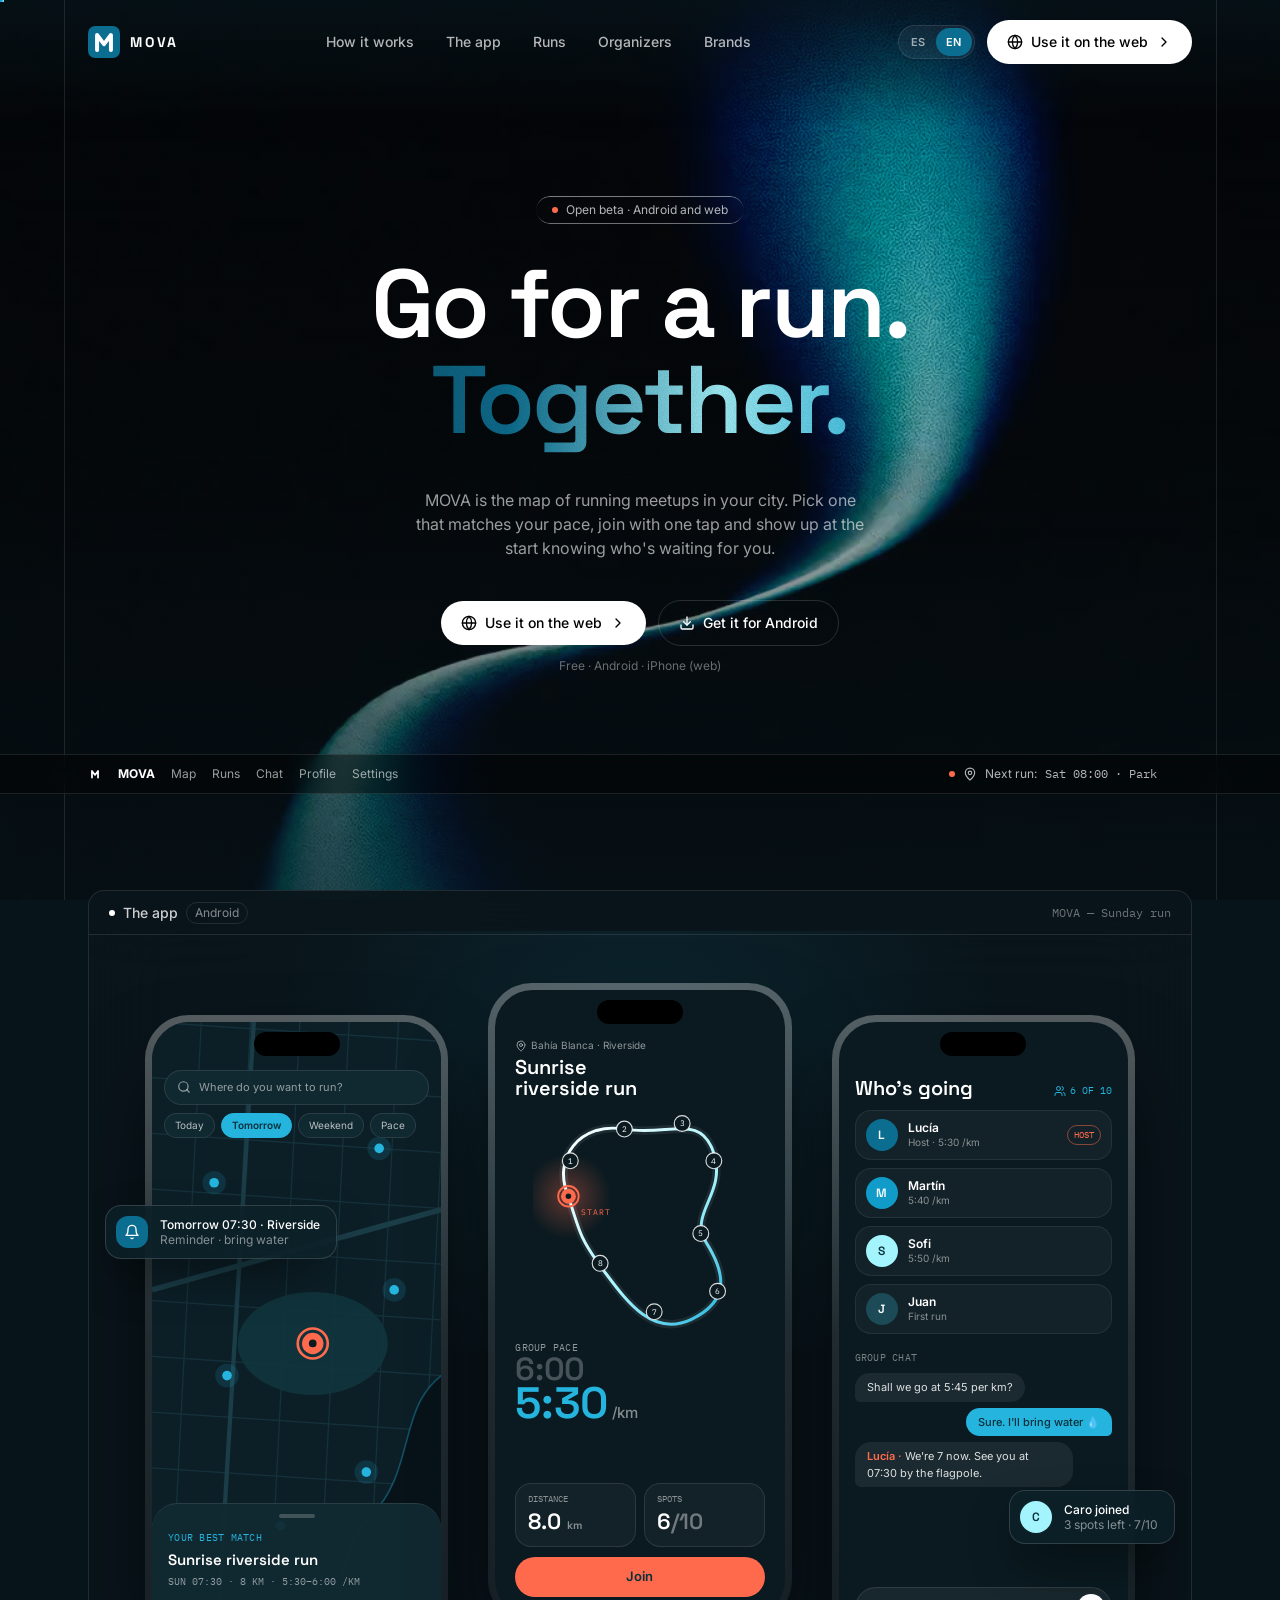
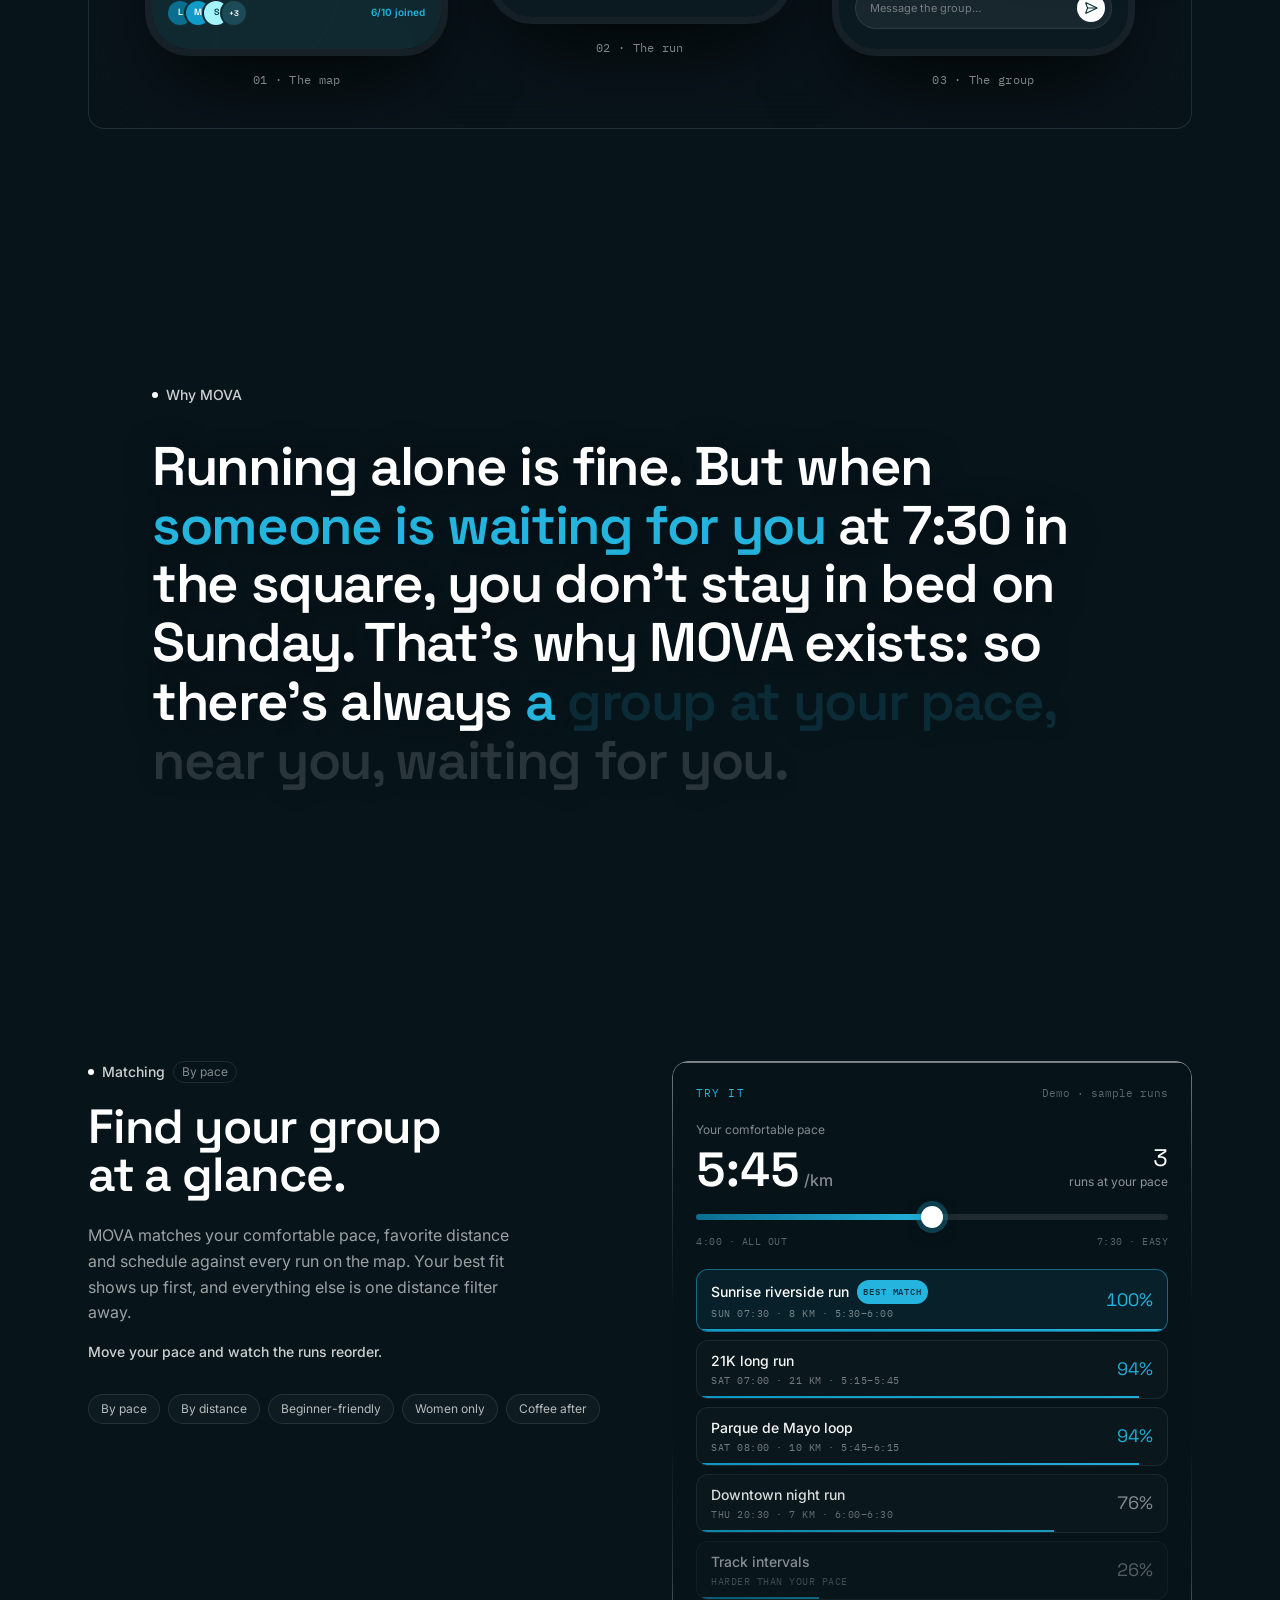
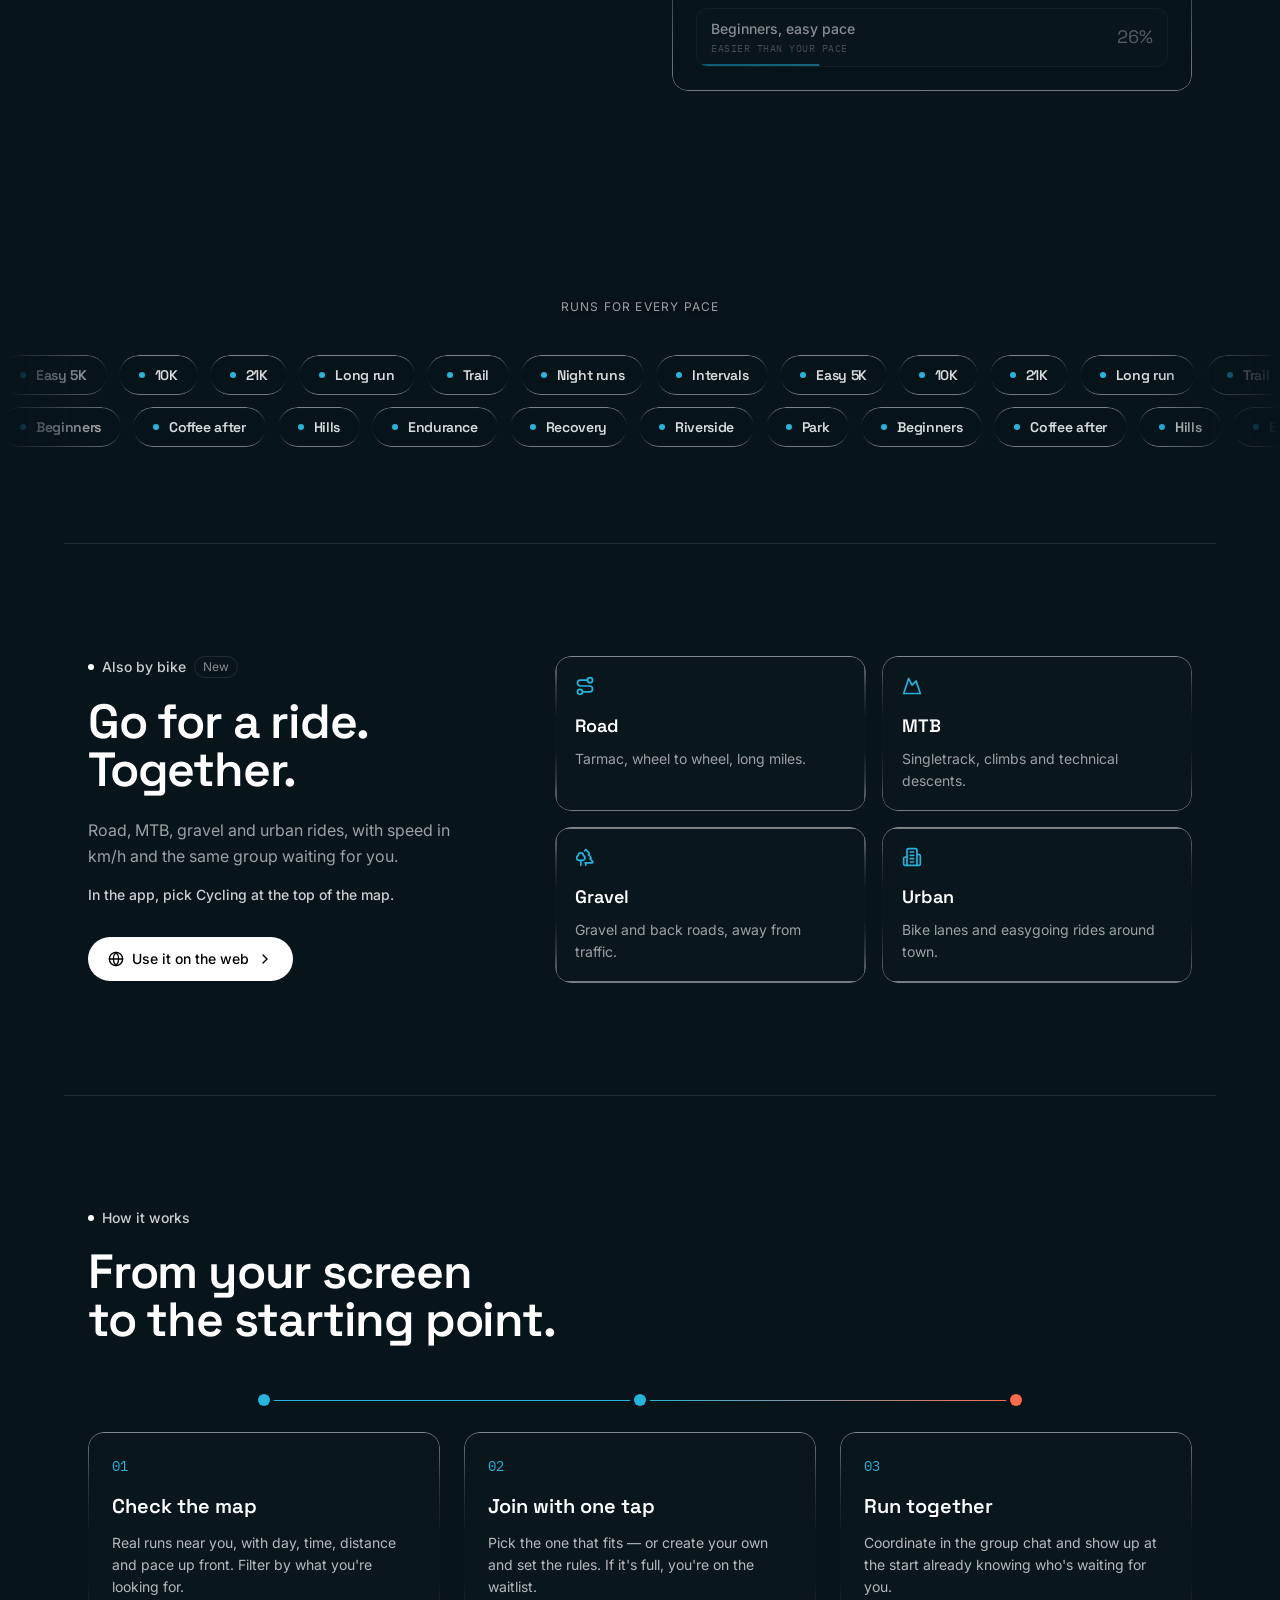
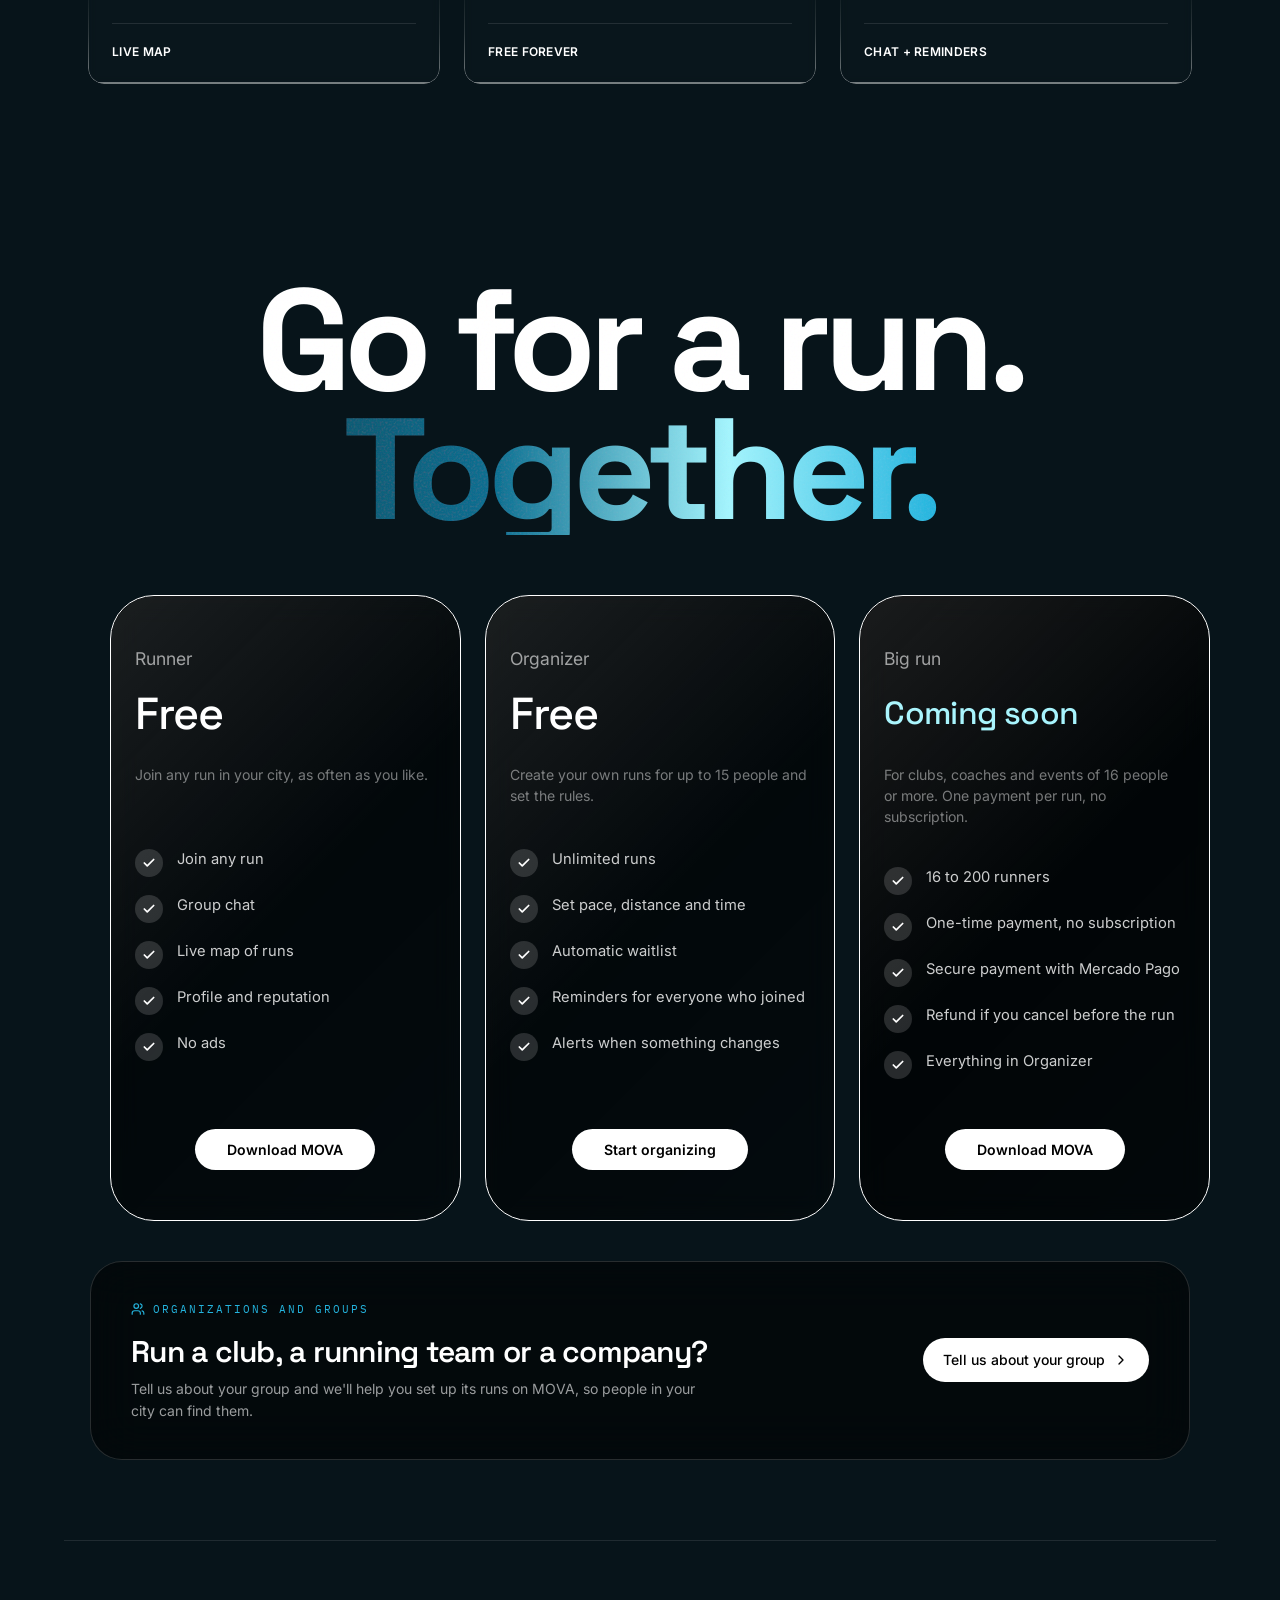
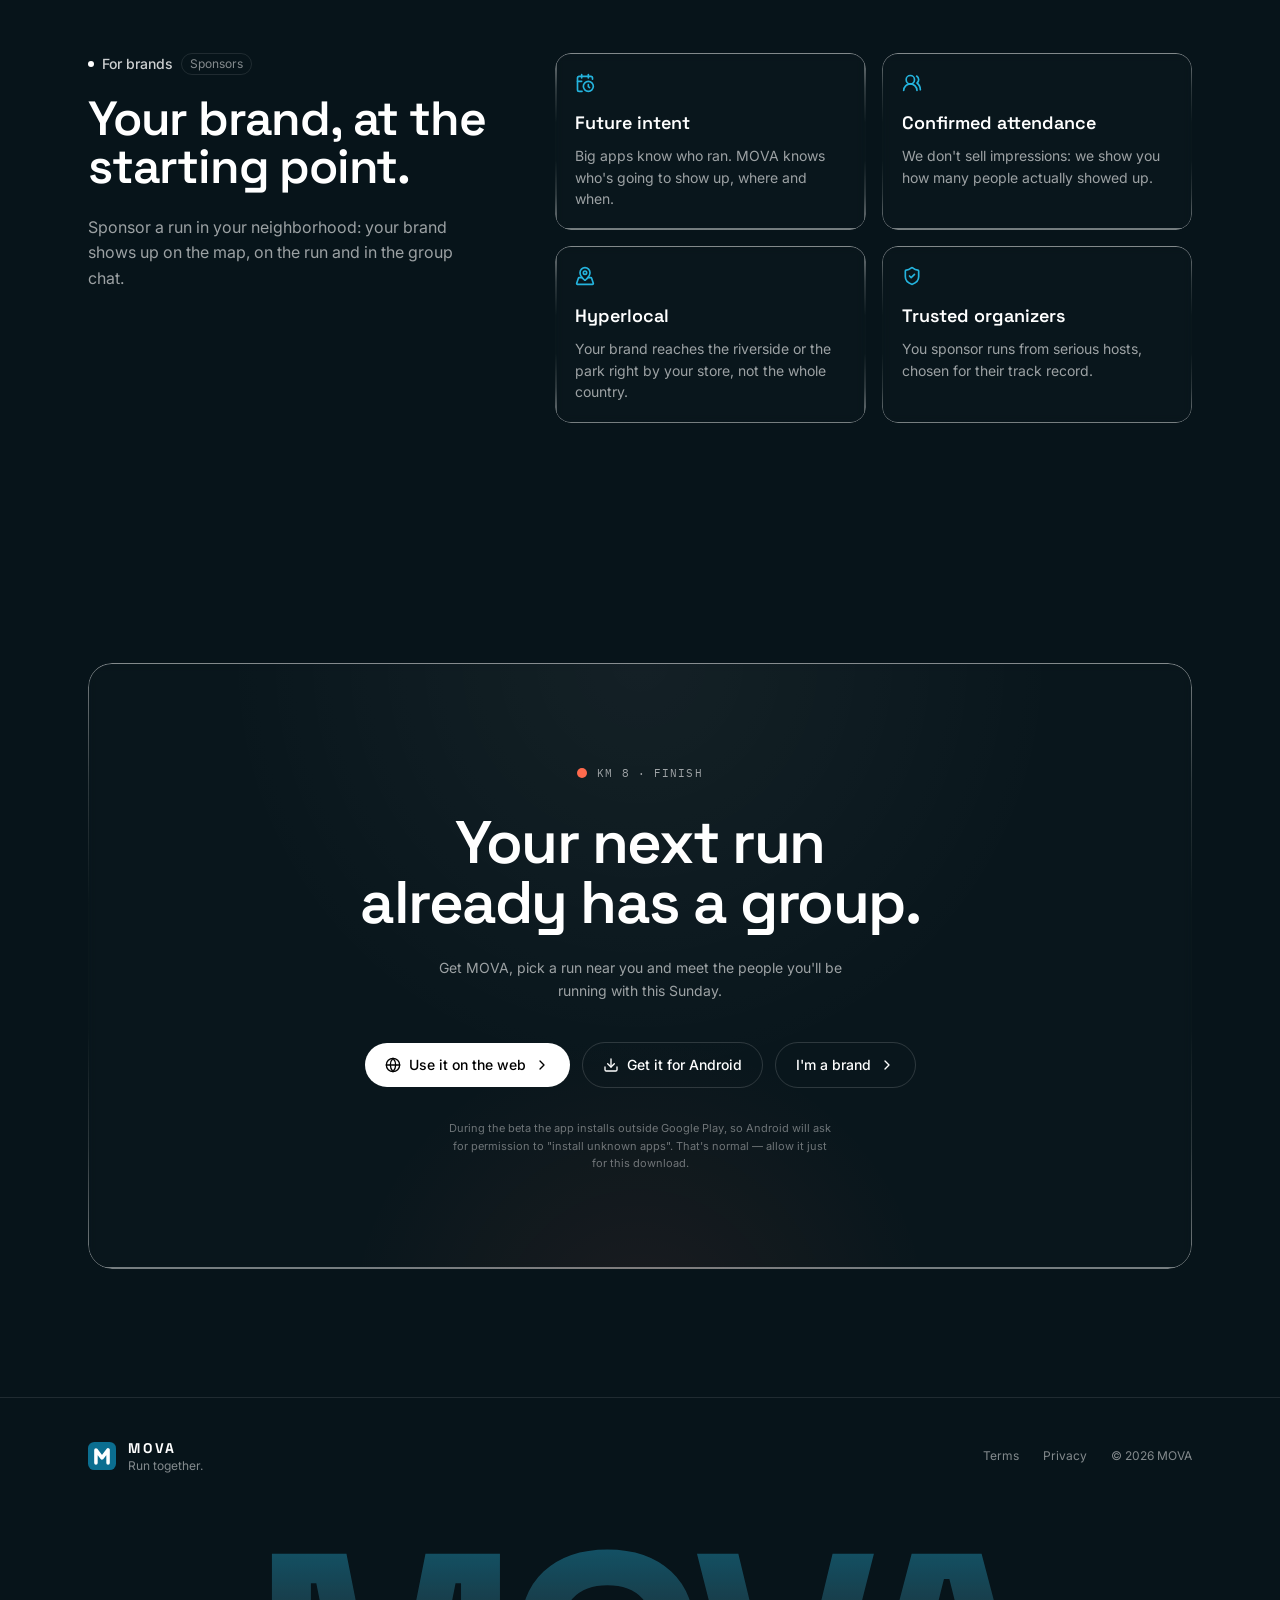
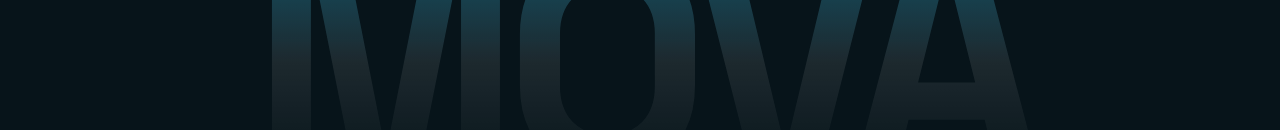
==== commit c9e45714: "Landing: sección 'También en bici' (ES/EN) entre Tipos de salida y Cómo funciona Co-Authored-By: Cla" ====
--- a/index.html
+++ b/index.html
@@ -12,7 +12,7 @@
     <meta property="og:url" content="https://movarun.com" />
     <link rel="canonical" href="https://movarun.com/" />
     <link rel="icon" type="image/svg+xml" href="/favicon.svg" />
-    <script type="module" crossorigin src="/assets/index-BVYrR9d8.js"></script>
+    <script type="module" crossorigin src="/assets/index-BPPcQnPC.js"></script>
     <link rel="stylesheet" crossorigin href="/assets/index-G-RsjGoV.css">
   </head>
   <body>
